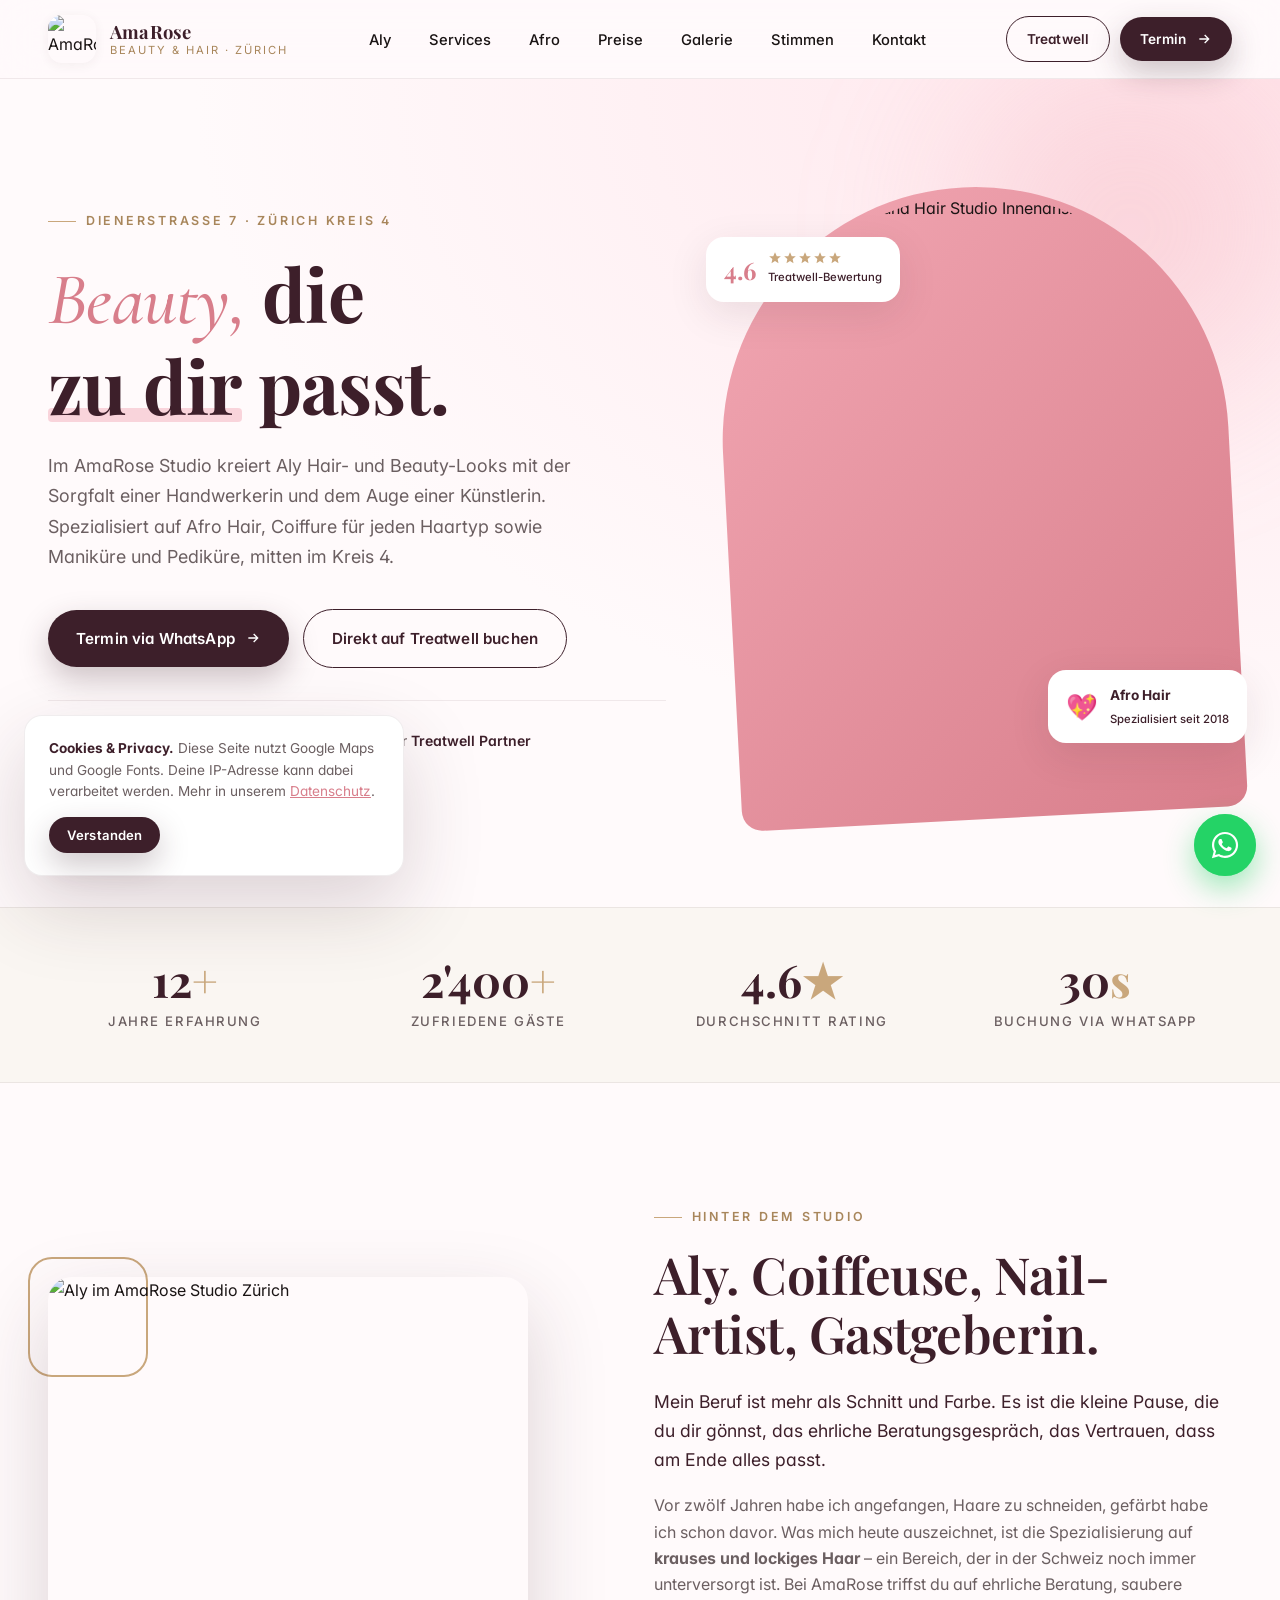
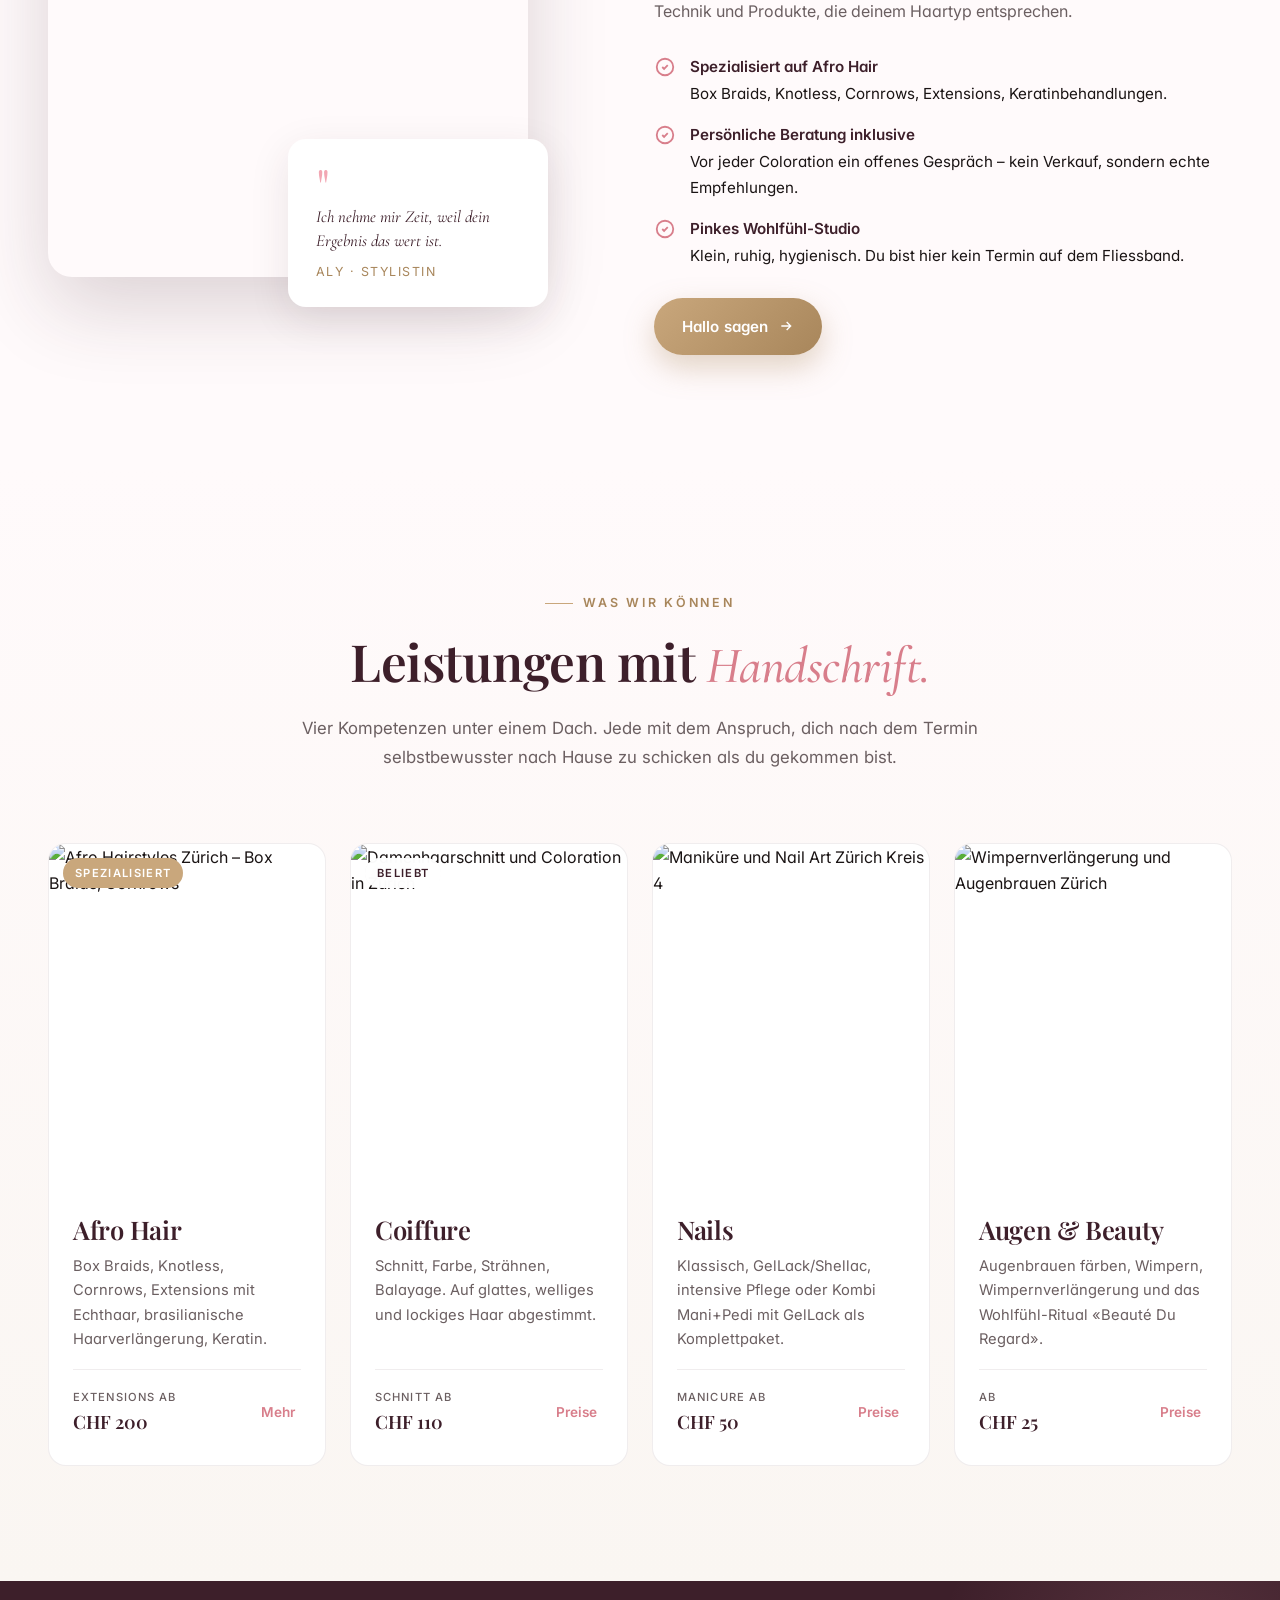
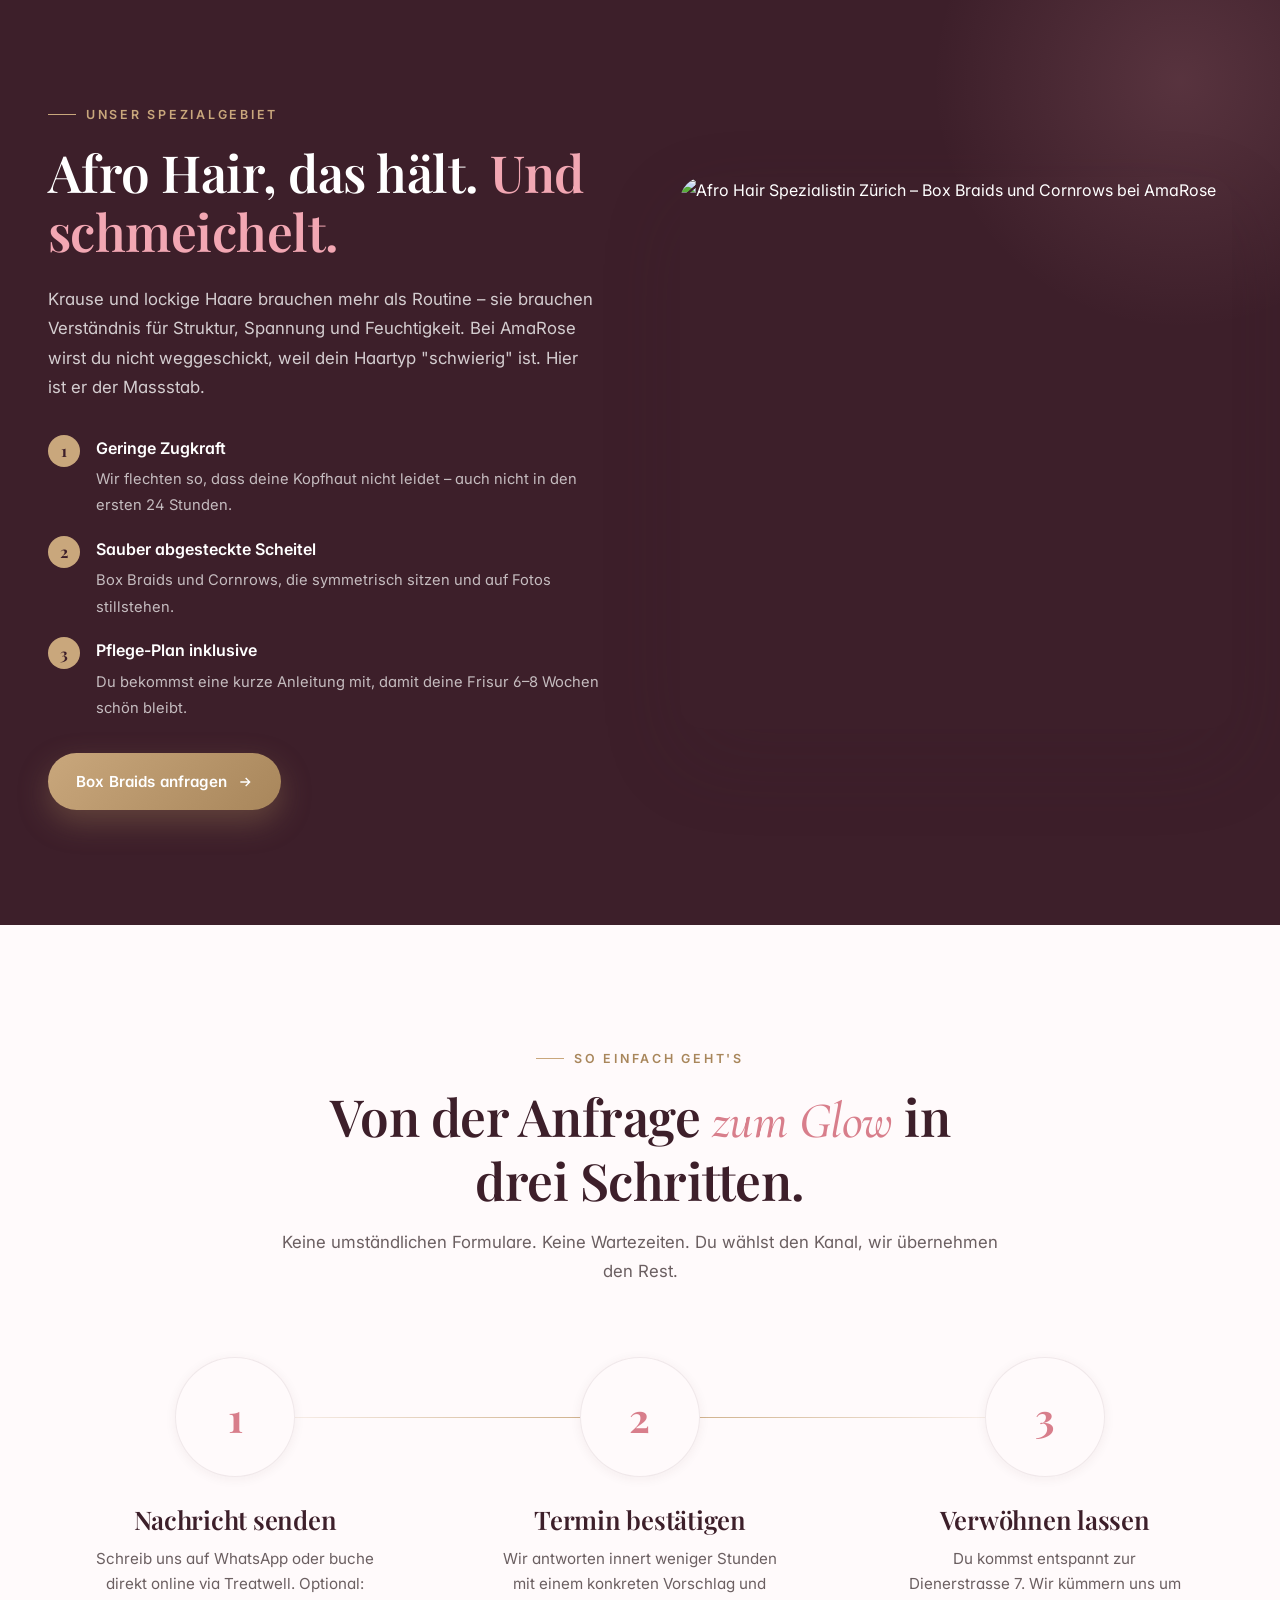
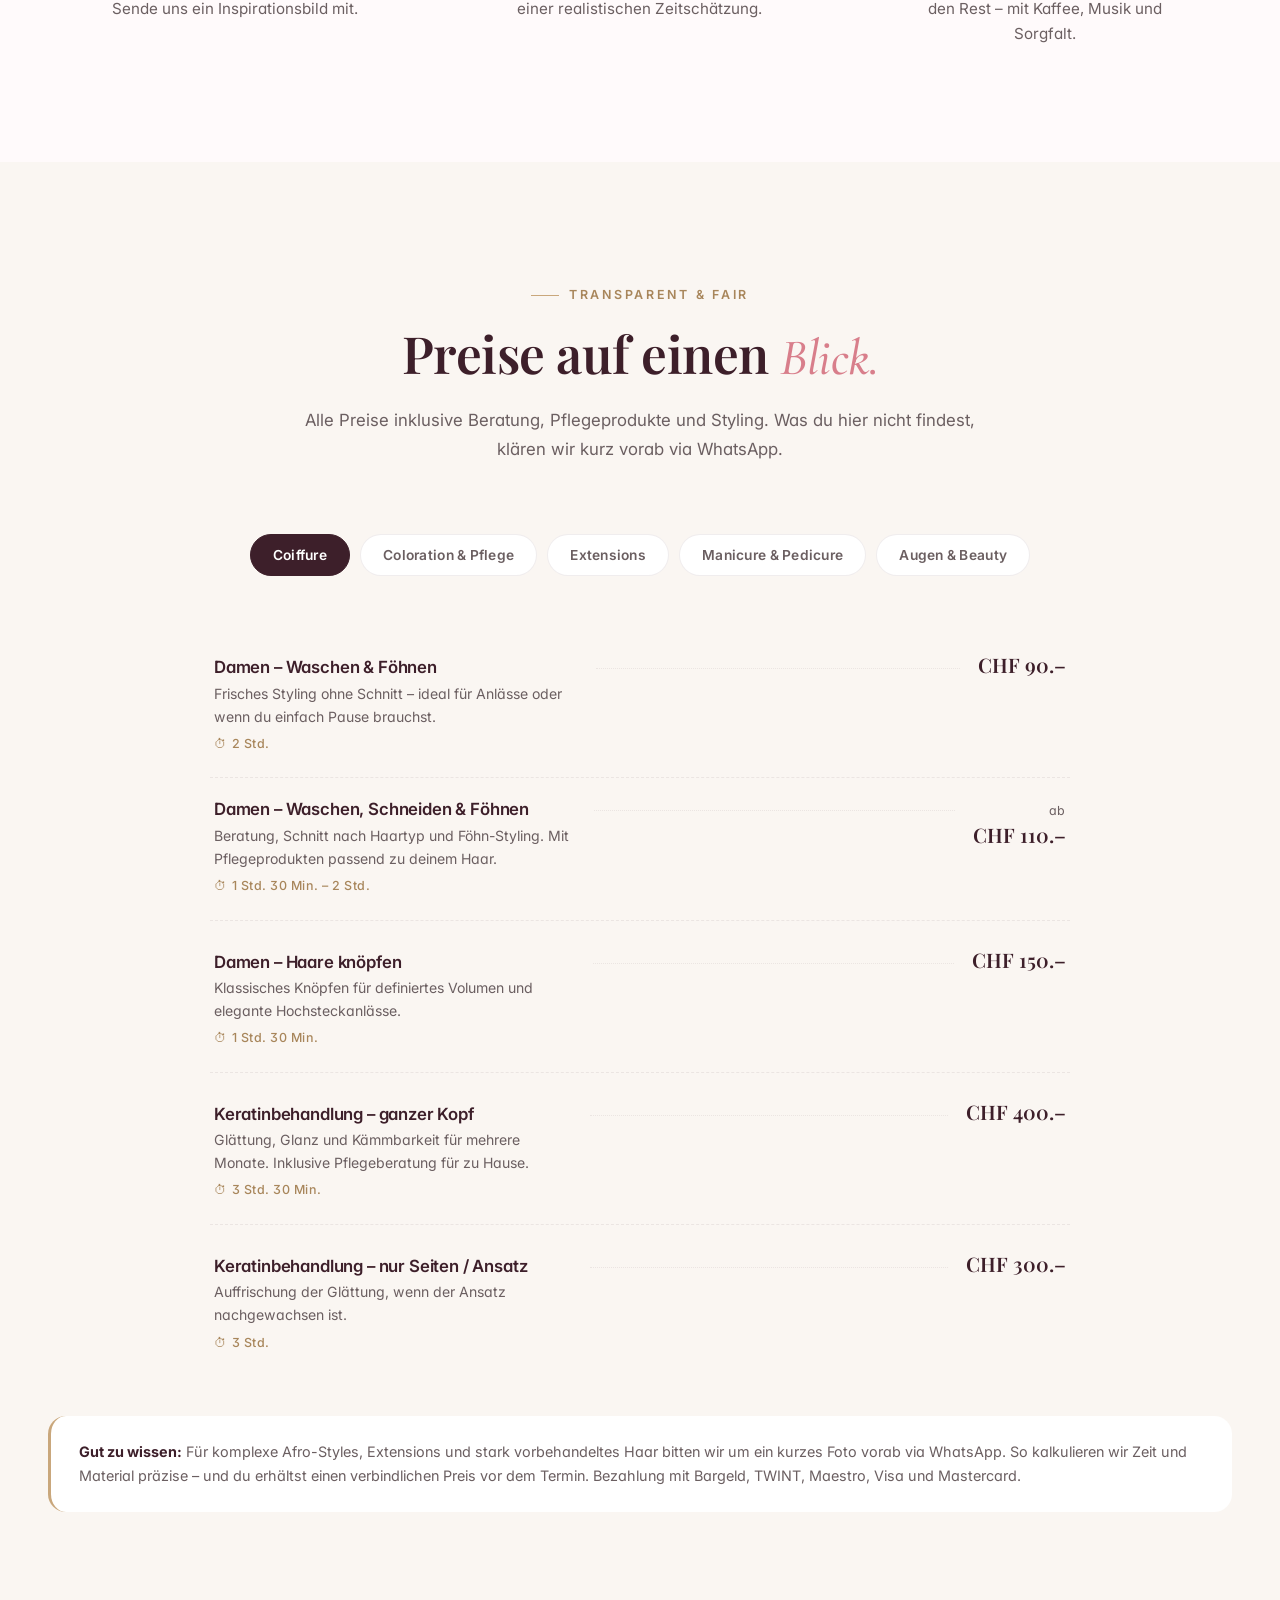
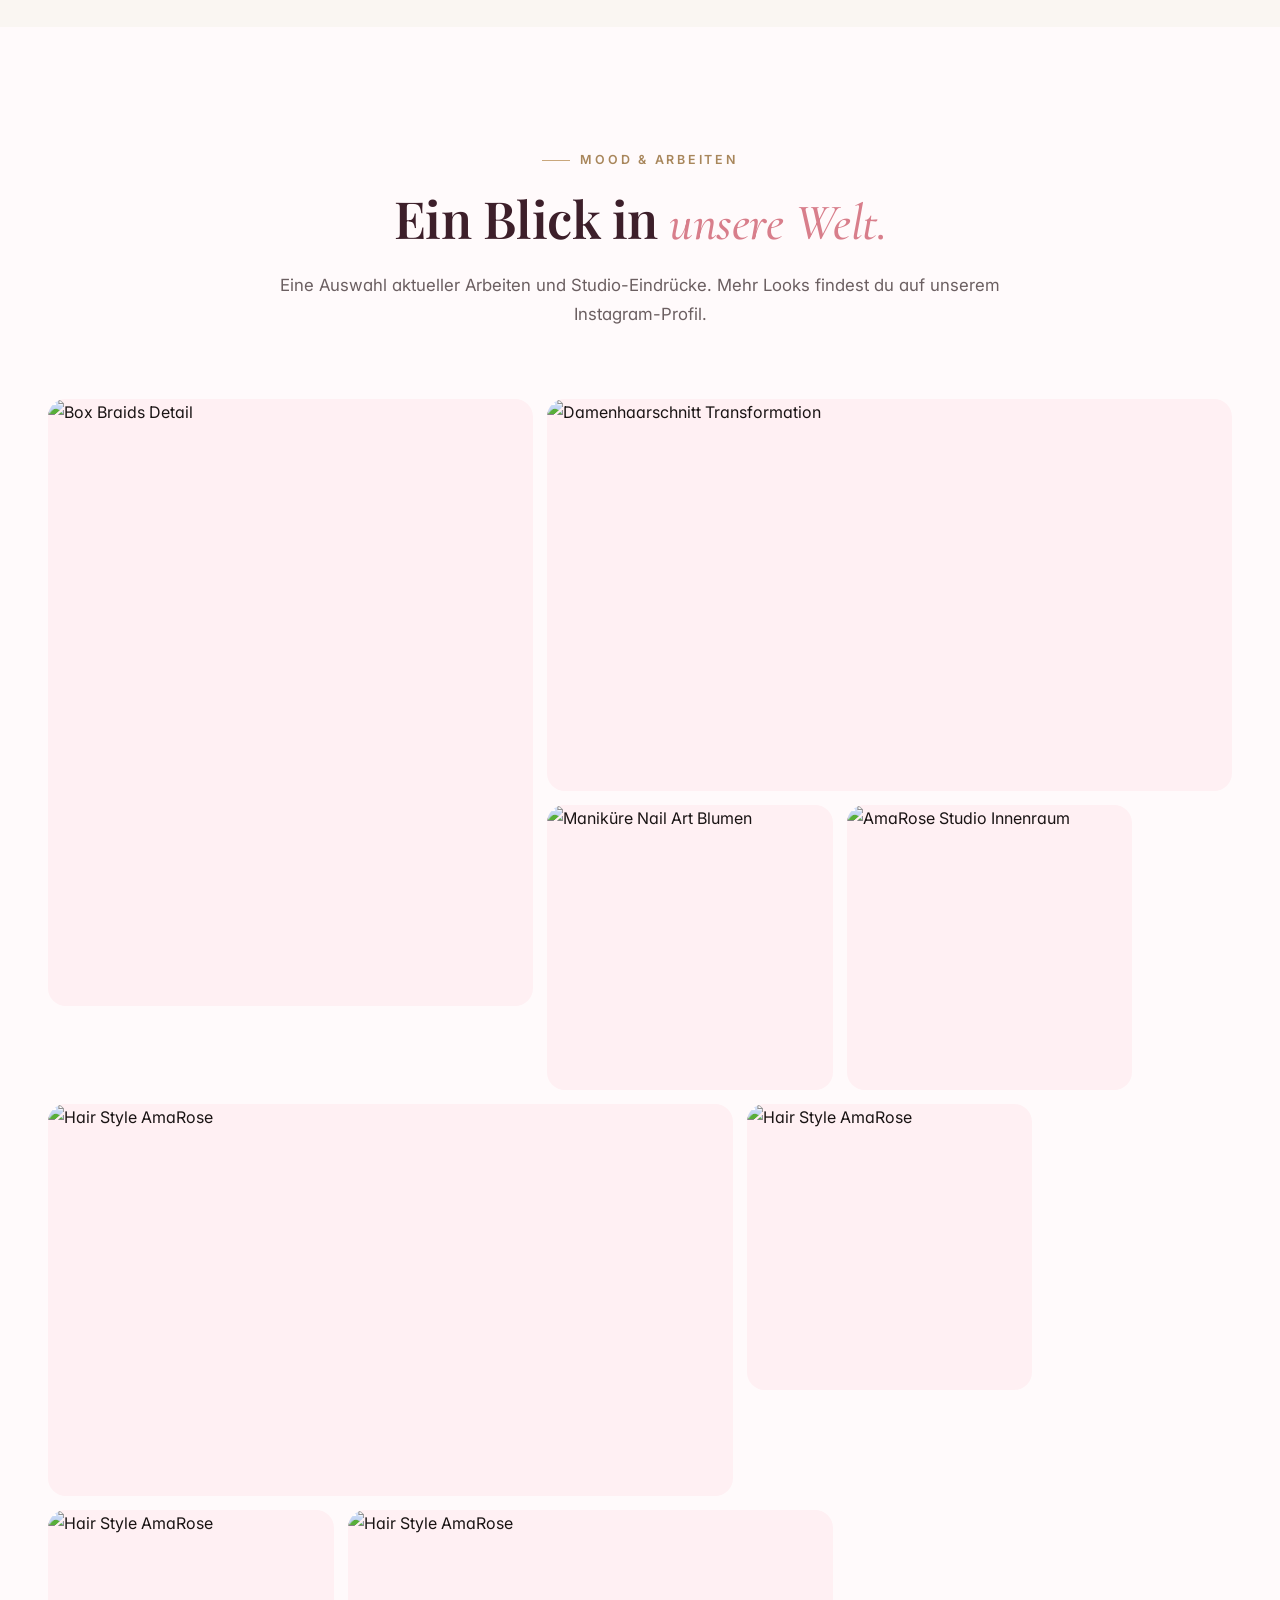
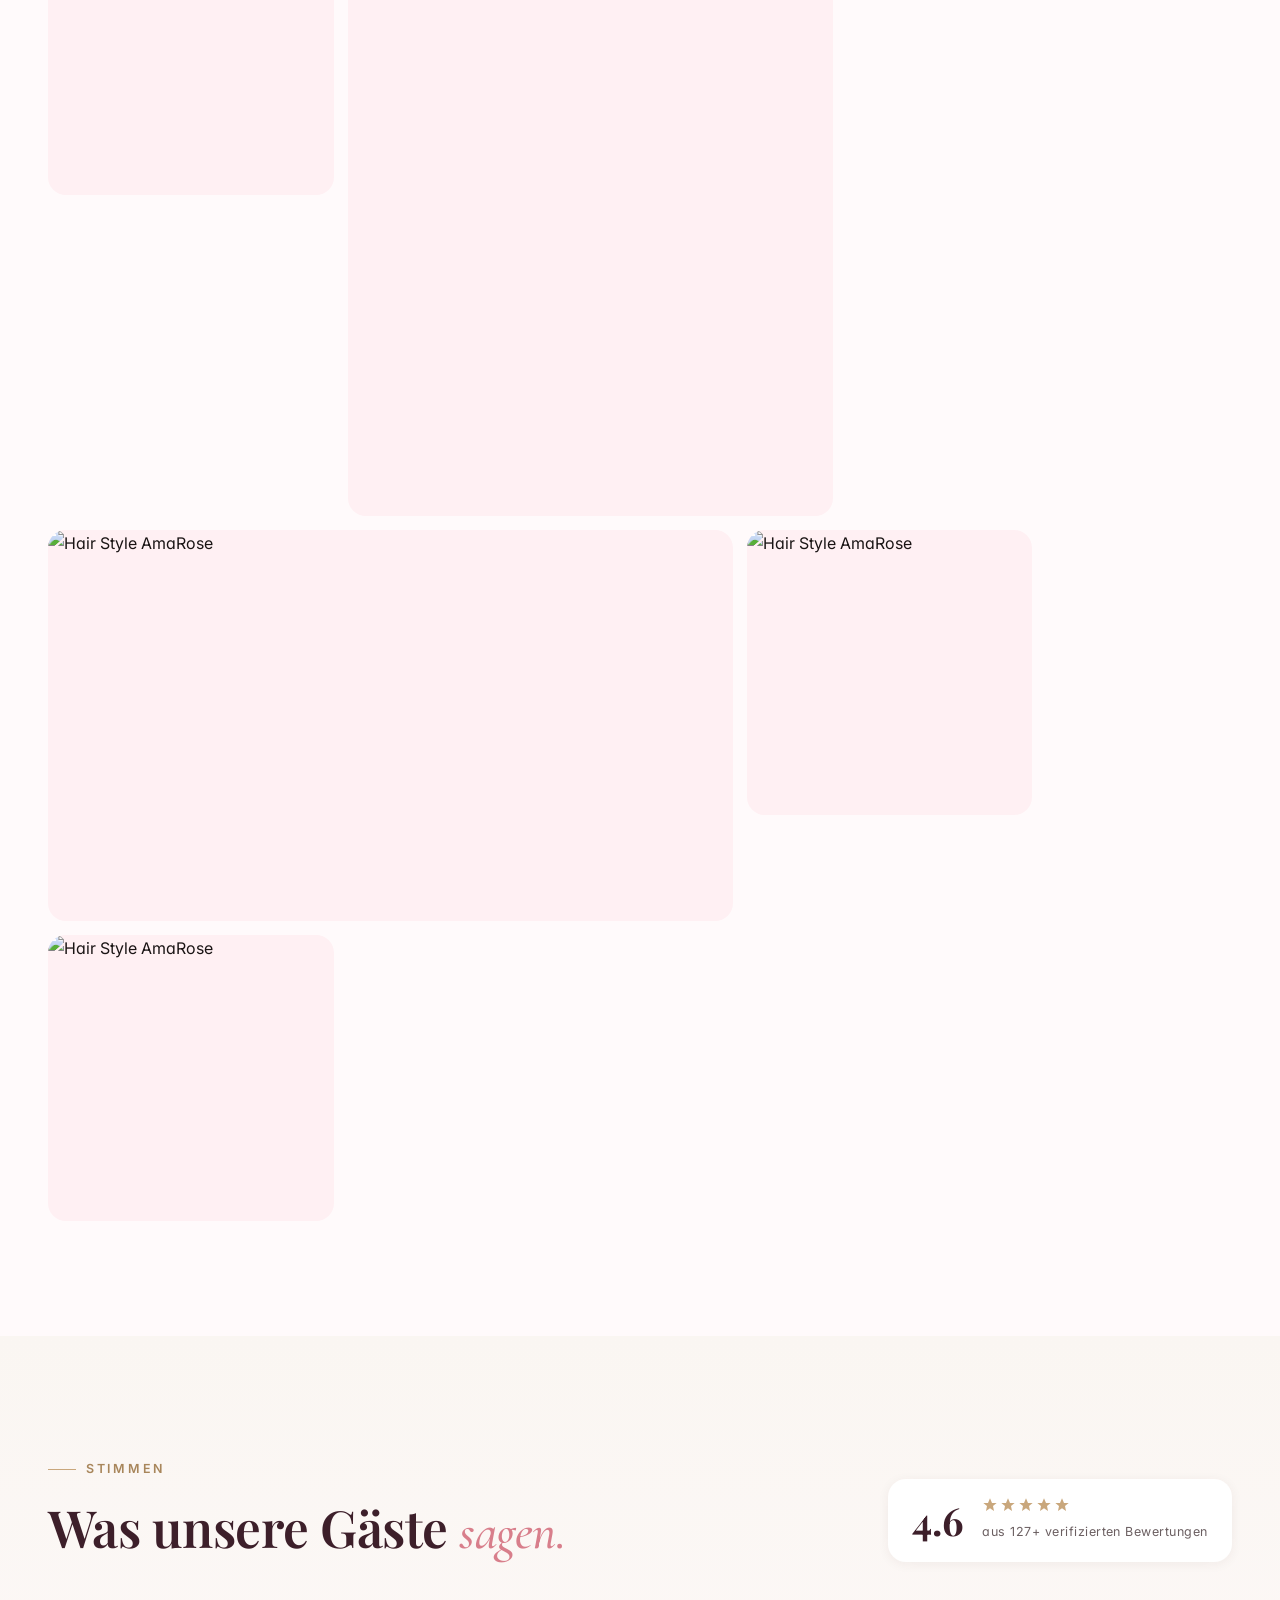
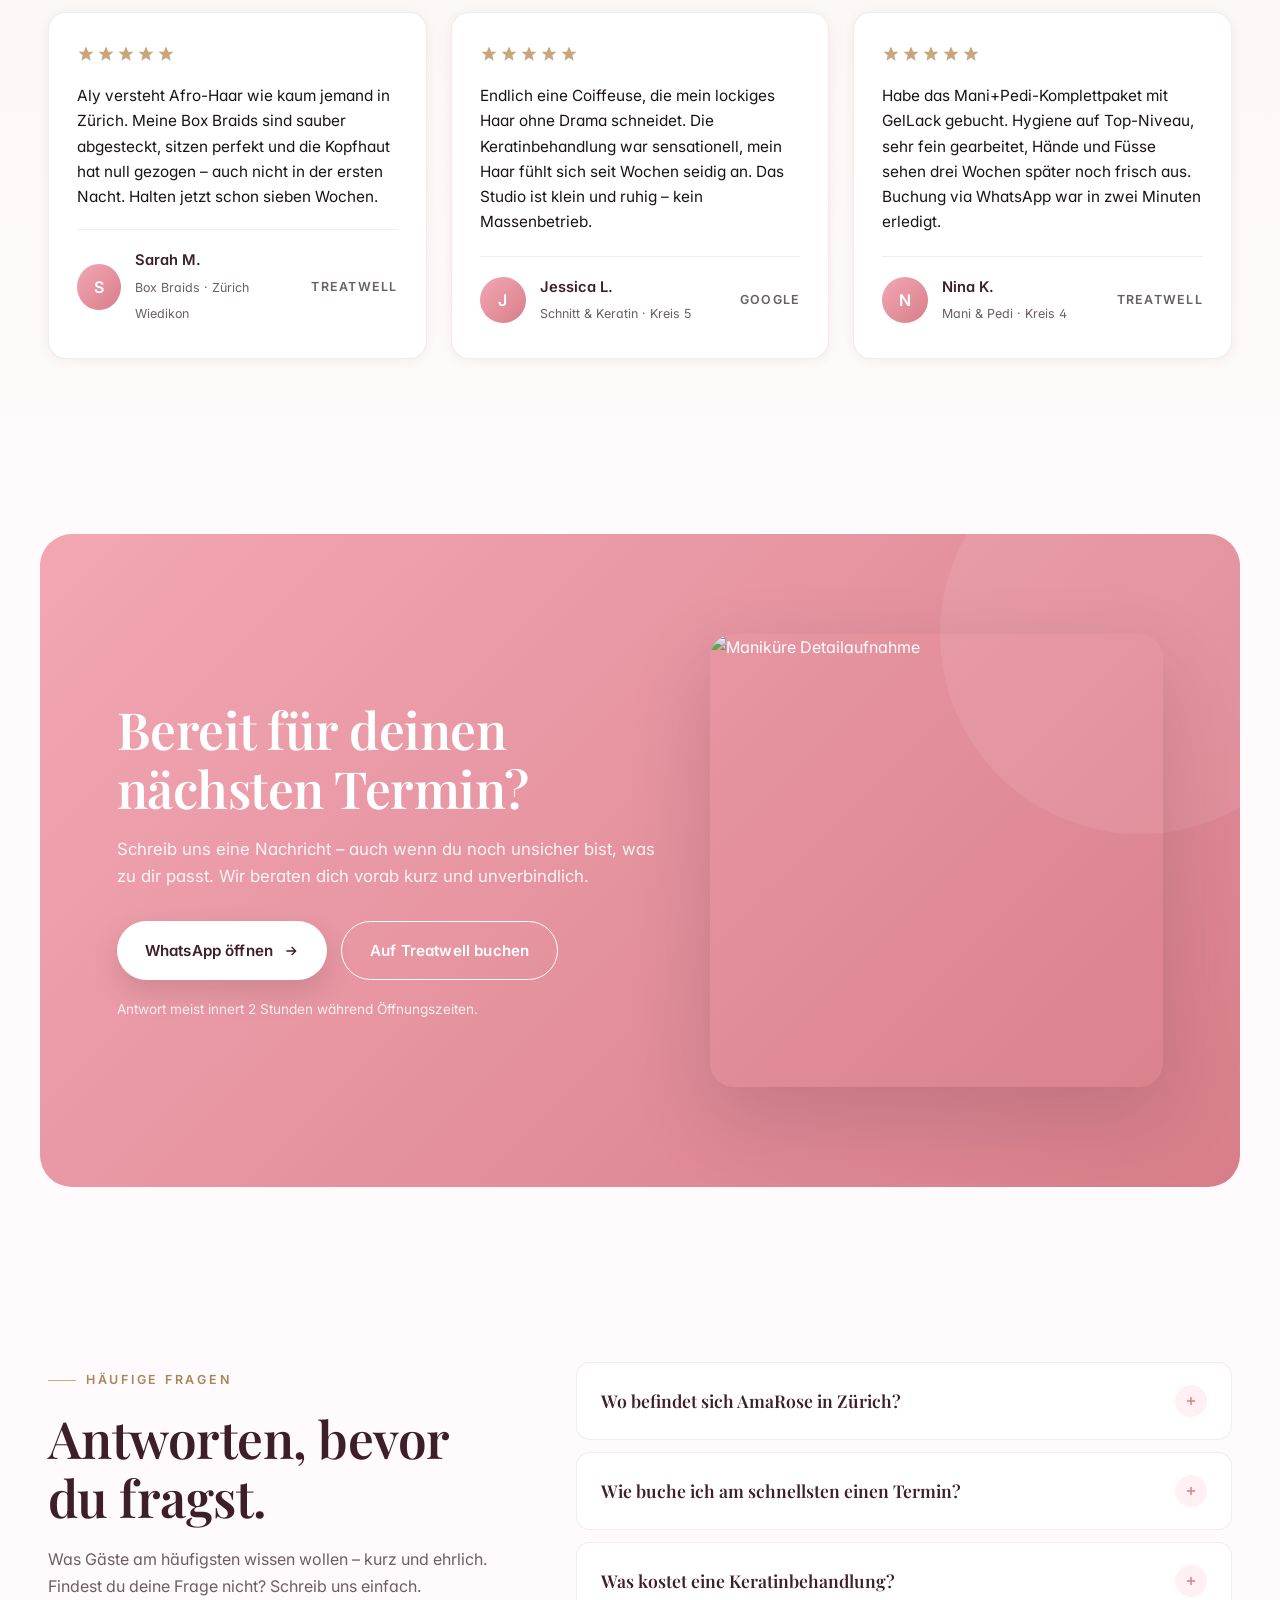
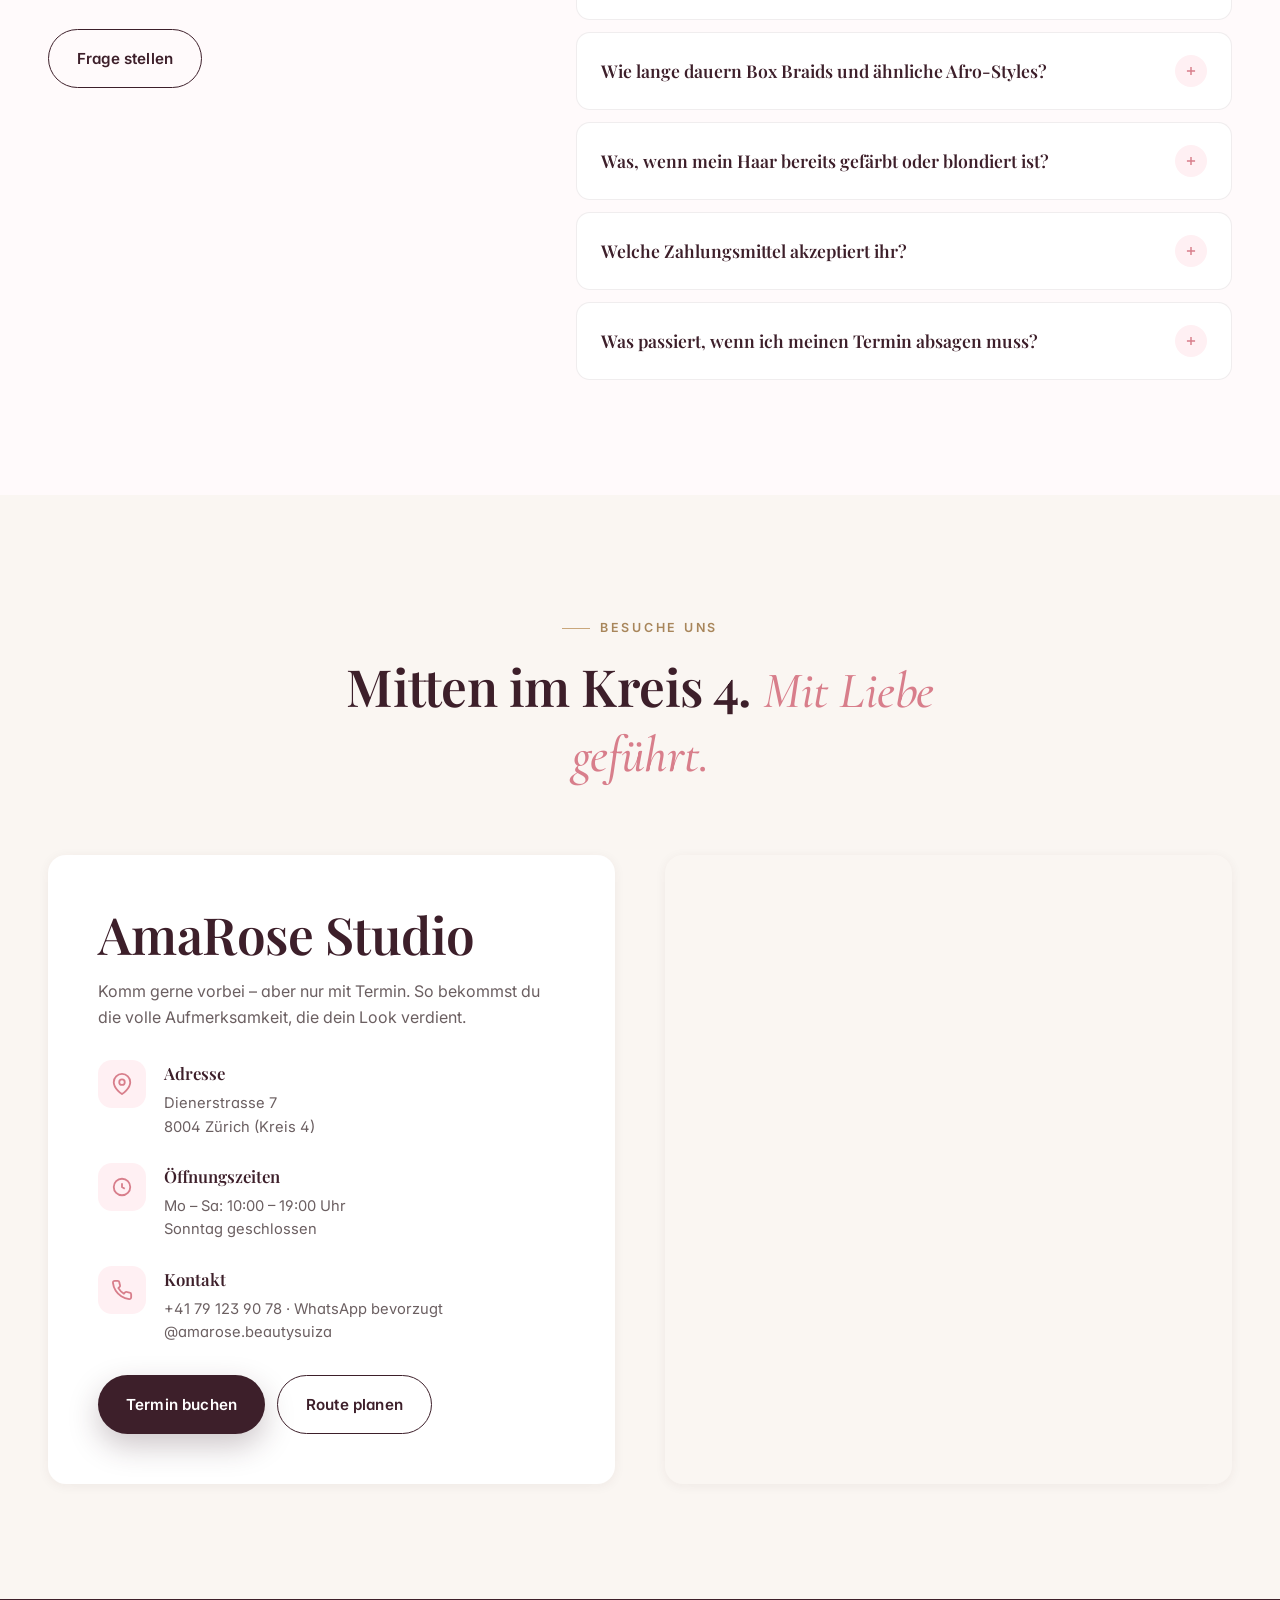
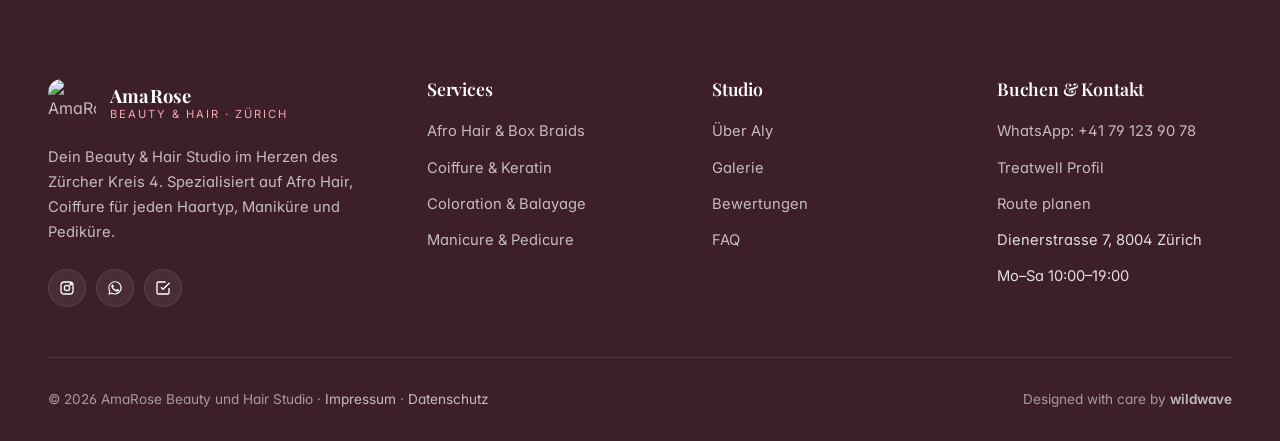
==== index.html @ a49756b8 "SEO: robots.txt, sitemap.xml, llms.txt + head fixes - Add robots.txt with sitemap reference and AI c" ====
<!DOCTYPE html>
<html lang="de-CH">
<head>
<meta charset="UTF-8">
<meta name="viewport" content="width=device-width, initial-scale=1.0, viewport-fit=cover">
<meta http-equiv="X-UA-Compatible" content="IE=edge">

<title>AmaRose Zürich | Afro Hair, Coiffure & Nails – Kreis 4</title>

<!-- SEO BASIS -->
<meta name="description" content="Afro Hair, Box Braids, Coiffure & Nails in Zürich Kreis 4. AmaRose – Dienerstrasse 7. Termin via WhatsApp oder Treatwell, Mo–Sa 10–19 Uhr.">
<meta name="keywords" content="Afro Friseur Zürich, Box Braids Zürich, Cornrows Zürich, Coiffure Kreis 4, Coiffeur Langstrasse, Maniküre Zürich, Pediküre Zürich, Keratinbehandlung Zürich, Haarverlängerung Zürich, AmaRose">
<meta name="author" content="AmaRose Beauty und Hair Studio">
<meta name="robots" content="index, follow, max-image-preview:large, max-snippet:-1">
<meta name="theme-color" content="#F2A7B3">
<link rel="canonical" href="https://www.amarose.beauty/">

<!-- GEO META (Local SEO) -->
<meta name="geo.region" content="CH-ZH">
<meta name="geo.placename" content="Zürich, Kreis 4 Aussersihl">
<meta name="geo.position" content="47.374026;8.534923">
<meta name="ICBM" content="47.374026, 8.534923">

<!-- OPEN GRAPH -->
<meta property="og:title" content="AmaRose Zürich | Afro Hair, Coiffure & Nails – Kreis 4">
<meta property="og:description" content="Afro Hair, Coiffure & Nails an der Dienerstrasse 7. Persönliche Beratung, faire Preise, Termin in 30 Sekunden.">
<meta property="og:image" content="https://res.cloudinary.com/dtzpydtdg/image/upload/v1779283601/file_00000000214871f592cae184bbd5cabc_sqadca.png">
<meta property="og:image:width" content="1200">
<meta property="og:image:height" content="630">
<meta property="og:url" content="https://www.amarose.beauty/">
<meta property="og:type" content="website">
<meta property="og:locale" content="de_CH">
<meta property="og:site_name" content="AmaRose Beauty & Hair Studio">

<!-- TWITTER -->
<meta name="twitter:card" content="summary_large_image">
<meta name="twitter:title" content="AmaRose Zürich | Afro Hair, Coiffure & Nails – Kreis 4">
<meta name="twitter:description" content="Afro Hair, Coiffure & Nails an der Dienerstrasse 7. Termin via WhatsApp oder Treatwell.">
<meta name="twitter:image" content="https://res.cloudinary.com/dtzpydtdg/image/upload/v1779283601/file_00000000214871f592cae184bbd5cabc_sqadca.png">

<!-- FAVICON -->
<link rel="icon" type="image/png" href="https://z-cdn-media.chatglm.cn/files/dd772e63-62e2-4fd0-8db1-82a15c72c5b5.png?auth_key=1878704974-677ccecb1743421eb7b2e1cbda525c62-0-dedcadbb4d87b3ebf1c2b55a3d0e9e22">
<link rel="apple-touch-icon" href="https://z-cdn-media.chatglm.cn/files/dd772e63-62e2-4fd0-8db1-82a15c72c5b5.png?auth_key=1878704974-677ccecb1743421eb7b2e1cbda525c62-0-dedcadbb4d87b3ebf1c2b55a3d0e9e22">

<!-- FONTS -->
<link rel="preconnect" href="https://fonts.googleapis.com">
<link rel="preconnect" href="https://fonts.gstatic.com" crossorigin>
<link rel="preconnect" href="https://z-cdn-media.chatglm.cn" crossorigin>
<link rel="preload" as="style" href="https://fonts.googleapis.com/css2?family=Playfair+Display:ital,wght@0,400;0,600;0,700;0,800;1,400&family=Inter:wght@300;400;500;600;700&family=Cormorant+Garamond:ital,wght@1,400;1,500&display=swap">
<link href="https://fonts.googleapis.com/css2?family=Playfair+Display:ital,wght@0,400;0,600;0,700;0,800;1,400&family=Inter:wght@300;400;500;600;700&family=Cormorant+Garamond:ital,wght@1,400;1,500&display=swap" rel="stylesheet">

<!-- ============================== -->
<!--   SCHEMA.ORG (SEO + AEO + GEO)  -->
<!-- ============================== -->
<script type="application/ld+json">
{
  "@context": "https://schema.org",
  "@graph": [
    {
      "@type": ["LocalBusiness","BeautySalon","HairSalon"],
      "@id": "https://www.amarose.beauty/#business",
      "name": "AmaRose Beauty und Hair Studio",
      "alternateName": "AmaRose Zürich",
      "image": "https://res.cloudinary.com/dtzpydtdg/image/upload/v1779283601/file_00000000214871f592cae184bbd5cabc_sqadca.png",
      "logo": "https://z-cdn-media.chatglm.cn/files/dd772e63-62e2-4fd0-8db1-82a15c72c5b5.png",
      "url": "https://www.amarose.beauty/",
      "telephone": "+41791239078",
      "priceRange": "CHF 25 – CHF 450",
      "currenciesAccepted": "CHF",
      "paymentAccepted": "Cash, TWINT, Maestro, Visa, Mastercard",
      "address": {
        "@type": "PostalAddress",
        "streetAddress": "Dienerstrasse 7",
        "addressLocality": "Zürich",
        "addressRegion": "ZH",
        "postalCode": "8004",
        "addressCountry": "CH"
      },
      "geo": {
        "@type": "GeoCoordinates",
        "latitude": 47.374026,
        "longitude": 8.534923
      },
      "areaServed": [
        {"@type":"City","name":"Zürich"},
        {"@type":"Place","name":"Kreis 4 Aussersihl"},
        {"@type":"Place","name":"Langstrasse"},
        {"@type":"Place","name":"Kreis 5"},
        {"@type":"Place","name":"Wiedikon"}
      ],
      "openingHoursSpecification": [
        {"@type":"OpeningHoursSpecification","dayOfWeek":["Monday","Tuesday","Wednesday","Thursday","Friday","Saturday"],"opens":"10:00","closes":"19:00"}
      ],
      "sameAs": [
        "https://www.instagram.com/amarose.beautysuiza/",
        "https://www.treatwell.ch/ort/amarose-beauty-suiza/"
      ],
      "founder": {"@type":"Person","name":"Lorenzo Márquez"},
      "employee": {"@type":"Person","name":"Aly","jobTitle":"Senior Hair- & Beauty Stylistin"},
      "aggregateRating": {
        "@type": "AggregateRating",
        "ratingValue": "4.6",
        "bestRating": "5",
        "ratingCount": "10"
      },
      "hasOfferCatalog": {
        "@type": "OfferCatalog",
        "name": "Beauty & Hair Services",
        "itemListElement": [
          {"@type":"Offer","itemOffered":{"@type":"Service","name":"Damen Waschen, Schneiden & Föhnen"},"price":"110","priceCurrency":"CHF"},
          {"@type":"Offer","itemOffered":{"@type":"Service","name":"Keratinbehandlung ganzer Kopf"},"price":"400","priceCurrency":"CHF"},
          {"@type":"Offer","itemOffered":{"@type":"Service","name":"Brasilianische Haarverlängerung"},"price":"450","priceCurrency":"CHF"},
          {"@type":"Offer","itemOffered":{"@type":"Service","name":"Manicure & Pedicure mit GelLack"},"price":"140","priceCurrency":"CHF"},
          {"@type":"Offer","itemOffered":{"@type":"Service","name":"Wimpernverlängerung"},"price":"35","priceCurrency":"CHF"}
        ]
      }
    },
    {
      "@type": "WebSite",
      "@id": "https://www.amarose.beauty/#website",
      "url": "https://www.amarose.beauty/",
      "name": "AmaRose Beauty & Hair Studio",
      "inLanguage": "de-CH",
      "publisher": {"@id":"https://www.amarose.beauty/#business"}
    },
    {
      "@type": "BreadcrumbList",
      "itemListElement": [
        {"@type":"ListItem","position":1,"name":"Startseite","item":"https://www.amarose.beauty/"},
        {"@type":"ListItem","position":2,"name":"Beauty Studio Zürich Kreis 4"}
      ]
    },
    {
      "@type": "FAQPage",
      "mainEntity": [
        {
          "@type": "Question",
          "name": "Wo befindet sich AmaRose Beauty & Hair Studio in Zürich?",
          "acceptedAnswer": {"@type":"Answer","text":"Wir sind an der Dienerstrasse 7, 8004 Zürich, im Kreis 4 (Aussersihl). Tram 2 oder 3 bis Bezirksgebäude oder zwei Minuten zu Fuss von der Langstrasse."}
        },
        {
          "@type": "Question",
          "name": "Wie buche ich einen Termin bei AmaRose?",
          "acceptedAnswer": {"@type":"Answer","text":"Am schnellsten via WhatsApp unter +41 79 123 90 78 oder direkt online über Treatwell. Bestätigung erhältst du innert weniger Stunden."}
        },
        {
          "@type": "Question",
          "name": "Was kostet eine Keratinbehandlung in Zürich?",
          "acceptedAnswer": {"@type":"Answer","text":"Bei AmaRose kostet eine Keratinbehandlung am ganzen Kopf CHF 400 und dauert rund 3.5 Stunden. Nur Seiten / Ansatz CHF 300 bei rund 3 Stunden."}
        },
        {
          "@type": "Question",
          "name": "Was kostet ein Damenhaarschnitt in Zürich Kreis 4?",
          "acceptedAnswer": {"@type":"Answer","text":"Bei AmaRose startet Damen Waschen, Schneiden und Föhnen ab CHF 110 (1.5 bis 2 Stunden). Reines Waschen und Föhnen kostet CHF 90."}
        },
        {
          "@type": "Question",
          "name": "Welche Zahlungsmittel akzeptiert ihr?",
          "acceptedAnswer": {"@type":"Answer","text":"Bargeld, TWINT, Maestro, Visa und Mastercard. Trinkgeld kann ebenfalls via TWINT überwiesen werden."}
        },
        {
          "@type": "Question",
          "name": "Wie lange dauern Box Braids?",
          "acceptedAnswer": {"@type":"Answer","text":"Je nach Länge und Dicke 4 bis 8 Stunden. Wir blocken die Zeit exklusiv für dich. Mit Pflege halten Box Braids 6 bis 8 Wochen."}
        },
        {
          "@type": "Question",
          "name": "Bietet AmaRose Beratungstermine an?",
          "acceptedAnswer": {"@type":"Answer","text":"Ja, vor jeder Coloration oder grösseren Veränderung gibt es eine kurze, kostenlose Beratung. Schick uns am besten vorab Inspirationsbilder via WhatsApp."}
        }
      ]
    },
    {
      "@type": "SpeakableSpecification",
      "cssSelector": [".speakable-summary",".faq-answer p"]
    }
  ]
}
</script>

<style>
/* ====================================
   DESIGN TOKENS
==================================== */
:root{
  --rose:#F2A7B3;
  --rose-deep:#D87E8B;
  --rose-soft:#FFF0F3;
  --cream:#FAF6F2;
  --ivory:#FFFAFB;
  --gold:#C9A77C;
  --gold-deep:#A8865B;
  --plum:#3D1F2A;
  --ink:#1A1414;
  --grey:#6B5F61;
  --line:rgba(61,31,42,.08);
  --shadow-sm:0 2px 12px rgba(61,31,42,.06);
  --shadow-md:0 12px 40px rgba(61,31,42,.10);
  --shadow-lg:0 30px 80px rgba(61,31,42,.18);
  --radius:18px;
  --ease:cubic-bezier(.22,1,.36,1);
  --container:1240px;
  --header-h:78px;
}

*,*::before,*::after{margin:0;padding:0;box-sizing:border-box}
html{scroll-behavior:smooth;-webkit-text-size-adjust:100%;scroll-padding-top:90px}
body{
  font-family:'Inter',system-ui,-apple-system,sans-serif;
  font-size:16px;line-height:1.65;
  color:var(--ink);background:var(--ivory);
  overflow-x:hidden;-webkit-font-smoothing:antialiased;
  font-feature-settings:"ss01","cv11";
}
body.no-scroll{overflow:hidden}
img,svg{max-width:100%;height:auto;display:block}
a{color:inherit;text-decoration:none}
button{font-family:inherit;border:none;background:none;cursor:pointer;color:inherit}
::selection{background:var(--rose);color:var(--plum)}

/* Typography */
h1,h2,h3,h4{font-family:'Playfair Display',Georgia,serif;font-weight:600;line-height:1.15;letter-spacing:-.01em;color:var(--plum)}
h1{font-size:clamp(2.4rem,6vw,4.6rem);font-weight:700}
h2{font-size:clamp(2rem,4.2vw,3.2rem)}
h3{font-size:clamp(1.3rem,2vw,1.6rem)}
.eyebrow{
  font-family:'Inter',sans-serif;text-transform:uppercase;letter-spacing:.22em;
  font-size:.78rem;font-weight:600;color:var(--gold-deep);
  display:inline-flex;align-items:center;gap:10px;margin-bottom:18px;
}
.eyebrow::before{content:"";width:28px;height:1px;background:var(--gold)}
.script{font-family:'Cormorant Garamond',serif;font-style:italic;font-weight:400;color:var(--rose-deep)}

.container{max-width:var(--container);margin:0 auto;padding:0 28px;width:100%}
section{padding:clamp(70px,9vw,130px) 0;position:relative}

/* Skip Link */
.skip{position:absolute;top:-100px;left:0;background:var(--plum);color:#fff;padding:10px 18px;z-index:9999}
.skip:focus{top:0}

/* Buttons */
.btn{
  display:inline-flex;align-items:center;gap:10px;
  padding:16px 28px;border-radius:100px;
  font-weight:600;font-size:.95rem;letter-spacing:.01em;
  transition:all .35s var(--ease);
  position:relative;overflow:hidden;cursor:pointer;
  white-space:nowrap;
}
.btn--primary{background:var(--plum);color:#fff;box-shadow:0 12px 30px rgba(61,31,42,.25)}
.btn--primary:hover{background:var(--ink);transform:translateY(-2px);box-shadow:0 18px 40px rgba(61,31,42,.35)}
.btn--gold{background:linear-gradient(135deg,var(--gold) 0%,var(--gold-deep) 100%);color:#fff;box-shadow:0 12px 30px rgba(168,134,91,.35)}
.btn--gold:hover{transform:translateY(-2px);box-shadow:0 18px 40px rgba(168,134,91,.45)}
.btn--ghost{background:transparent;color:var(--plum);border:1.5px solid var(--plum)}
.btn--ghost:hover{background:var(--plum);color:#fff}
.btn--white{background:#fff;color:var(--plum);box-shadow:0 12px 30px rgba(0,0,0,.12)}
.btn--white:hover{transform:translateY(-2px);background:var(--cream)}
.btn svg{width:16px;height:16px;transition:transform .3s var(--ease)}
.btn:hover svg{transform:translateX(3px)}

/* ====================================
   HEADER / NAV
==================================== */
.header{
  position:sticky;top:0;z-index:100;
  background:rgba(255,250,251,.85);
  backdrop-filter:saturate(180%) blur(20px);
  -webkit-backdrop-filter:saturate(180%) blur(20px);
  border-bottom:1px solid var(--line);
  transition:all .3s var(--ease);
}
.nav{
  max-width:var(--container);margin:0 auto;padding:14px 28px;
  display:flex;align-items:center;justify-content:space-between;gap:20px;
  min-height:var(--header-h);
}
.brand{display:flex;align-items:center;gap:14px;text-decoration:none}
.brand img{width:48px;height:48px;border-radius:14px;object-fit:cover;box-shadow:var(--shadow-sm)}
.brand-text{display:flex;flex-direction:column;line-height:1.1}
.brand-text strong{font-family:'Playfair Display',serif;font-size:1.15rem;color:var(--plum);font-weight:700;letter-spacing:.01em}
.brand-text small{font-size:.7rem;letter-spacing:.18em;text-transform:uppercase;color:var(--gold-deep);margin-top:2px}

.nav-links{display:flex;align-items:center;gap:6px;list-style:none}
.nav-links a{
  padding:10px 16px;font-size:.92rem;font-weight:500;color:var(--ink);
  border-radius:100px;transition:all .25s var(--ease);position:relative;
}
.nav-links a:not(.btn):hover{background:var(--rose-soft);color:var(--plum)}

.nav-cta{display:flex;gap:10px;align-items:center}
.nav-cta .btn{padding:11px 20px;font-size:.85rem}

.menu-btn{display:none;width:44px;height:44px;align-items:center;justify-content:center;border-radius:12px;background:var(--cream)}
.menu-btn span{display:block;width:22px;height:2px;background:var(--plum);position:relative;transition:.3s var(--ease)}
.menu-btn span::before,.menu-btn span::after{content:"";position:absolute;left:0;width:22px;height:2px;background:var(--plum);transition:.3s var(--ease)}
.menu-btn span::before{top:-7px}
.menu-btn span::after{top:7px}
.menu-btn.open span{background:transparent}
.menu-btn.open span::before{top:0;transform:rotate(45deg)}
.menu-btn.open span::after{top:0;transform:rotate(-45deg)}

/* Mobile Menu Backdrop */
.menu-backdrop{
  position:fixed;inset:var(--header-h) 0 0 0;background:rgba(26,20,20,.4);
  backdrop-filter:blur(4px);opacity:0;pointer-events:none;
  transition:opacity .3s var(--ease);z-index:98;
}
.menu-backdrop.show{opacity:1;pointer-events:auto}

/* ====================================
   HERO
==================================== */
.hero{
  position:relative;min-height:92vh;
  background:radial-gradient(ellipse at top right,#FFE4EA 0%,var(--ivory) 60%);
  display:flex;align-items:center;overflow:hidden;
  padding:80px 0 60px;
}
.hero::before{
  content:"";position:absolute;top:-100px;right:-100px;
  width:500px;height:500px;border-radius:50%;
  background:radial-gradient(circle,rgba(242,167,179,.4) 0%,transparent 70%);
  filter:blur(60px);z-index:0;
}
.hero-grid{
  display:grid;grid-template-columns:1.1fr .9fr;gap:60px;align-items:center;
  position:relative;z-index:2;
}
.hero-text h1 span.italic{font-family:'Cormorant Garamond',serif;font-style:italic;color:var(--rose-deep);font-weight:500}
.hero-text h1 .underline{position:relative;display:inline-block}
.hero-text h1 .underline::after{
  content:"";position:absolute;left:0;right:0;bottom:5px;height:14px;
  background:var(--rose);opacity:.45;z-index:-1;border-radius:4px;
}
.hero-lead{
  font-size:clamp(1.05rem,1.4vw,1.2rem);color:var(--grey);
  max-width:540px;margin:24px 0 36px;line-height:1.7;
}
.hero-actions{display:flex;flex-wrap:wrap;gap:14px;align-items:center;margin-bottom:32px}
.hero-meta{display:flex;flex-wrap:wrap;gap:28px;align-items:center;padding-top:28px;border-top:1px solid var(--line)}
.hero-meta-item{display:flex;align-items:center;gap:10px;font-size:.88rem;color:var(--grey)}
.hero-meta-item svg{width:18px;height:18px;color:var(--gold-deep);flex-shrink:0}
.hero-meta-item strong{color:var(--plum);font-weight:600}

.hero-visual{position:relative;aspect-ratio:4/5;max-width:560px;justify-self:end;width:100%}
.hero-visual .bg-shape{
  position:absolute;inset:0;background:linear-gradient(135deg,var(--rose) 0%,var(--rose-deep) 100%);
  border-radius:300px 300px 24px 24px;transform:rotate(-3deg);
}
.hero-visual img{
  position:absolute;inset:8px;width:calc(100% - 16px);height:calc(100% - 16px);
  object-fit:cover;object-position:center top;
  border-radius:300px 300px 24px 24px;transform:rotate(0);
  transition:transform 1s var(--ease);
}
.hero-visual:hover img{transform:scale(1.03)}

.float-card{
  position:absolute;background:#fff;padding:14px 18px;border-radius:18px;
  box-shadow:var(--shadow-md);display:flex;align-items:center;gap:12px;
  font-size:.85rem;font-weight:500;color:var(--plum);
}
.float-card .stars{color:var(--gold);display:flex;gap:1px}
.float-card .stars svg{width:14px;height:14px;fill:currentColor}
.float-card.tl{top:8%;left:-20px;animation:float 6s ease-in-out infinite}
.float-card.br{bottom:12%;right:-15px;animation:float 7s ease-in-out infinite reverse}
.float-card-num{font-family:'Playfair Display',serif;font-size:1.5rem;font-weight:700;color:var(--rose-deep);line-height:1}
@keyframes float{0%,100%{transform:translateY(0)}50%{transform:translateY(-12px)}}

/* ====================================
   TRUST STRIP
==================================== */
.trust{padding:50px 0;background:var(--cream);border-top:1px solid var(--line);border-bottom:1px solid var(--line)}
.trust-grid{display:grid;grid-template-columns:repeat(4,1fr);gap:30px;text-align:center}
.trust-item{padding:0 10px}
.trust-num{font-family:'Playfair Display',serif;font-size:clamp(2rem,3.5vw,2.8rem);font-weight:700;color:var(--plum);line-height:1;margin-bottom:8px}
.trust-num .plus{color:var(--gold)}
.trust-label{font-size:.82rem;letter-spacing:.12em;text-transform:uppercase;color:var(--grey);font-weight:500}

/* ====================================
   SECTION HEAD
==================================== */
.sec-head{text-align:center;max-width:720px;margin:0 auto 70px}
.sec-head.left{text-align:left;margin-left:0}
.sec-head h2 span.italic{font-family:'Cormorant Garamond',serif;font-style:italic;color:var(--rose-deep);font-weight:500}
.sec-head p{font-size:1.05rem;color:var(--grey);margin-top:18px;line-height:1.75}

/* ====================================
   ABOUT
==================================== */
.about-grid{display:grid;grid-template-columns:1fr 1.1fr;gap:80px;align-items:center}
.about-visual{position:relative;aspect-ratio:4/5;max-width:480px}
.about-visual .main-img{width:100%;height:100%;object-fit:cover;border-radius:24px;box-shadow:var(--shadow-lg)}
.about-visual::after{content:"";position:absolute;top:-20px;left:-20px;width:120px;height:120px;border:2px solid var(--gold);border-radius:24px;z-index:-1}
.about-quote{position:absolute;bottom:-30px;right:-20px;background:#fff;padding:24px 28px;border-radius:18px;box-shadow:var(--shadow-md);max-width:260px}
.about-quote .quote-mark{font-family:'Playfair Display',serif;font-size:3rem;color:var(--rose);line-height:.5;display:block;margin-bottom:8px}
.about-quote p{font-family:'Cormorant Garamond',serif;font-style:italic;font-size:1.05rem;color:var(--plum);line-height:1.4}
.about-quote span{display:block;margin-top:10px;font-size:.78rem;letter-spacing:.12em;text-transform:uppercase;color:var(--gold-deep);font-style:normal;font-family:'Inter',sans-serif}

.about-text h2{margin-bottom:24px}
.about-text .lead{font-size:1.1rem;color:var(--plum);margin-bottom:18px;font-weight:400;line-height:1.65}
.about-text p{color:var(--grey);margin-bottom:18px}
.about-points{list-style:none;margin:30px 0;display:grid;gap:16px}
.about-points li{display:flex;gap:14px;align-items:flex-start;font-size:.95rem;color:var(--ink)}
.about-points svg{width:22px;height:22px;color:var(--rose-deep);flex-shrink:0;margin-top:2px}
.about-points strong{display:block;font-weight:600;color:var(--plum);margin-bottom:2px}

/* ====================================
   SERVICES
==================================== */
.services{background:linear-gradient(180deg,var(--ivory) 0%,var(--cream) 100%)}
.services-grid{display:grid;grid-template-columns:repeat(4,1fr);gap:24px}
.service{background:#fff;border-radius:var(--radius);overflow:hidden;border:1px solid var(--line);transition:all .5s var(--ease);display:flex;flex-direction:column;position:relative}
.service:hover{transform:translateY(-8px);box-shadow:var(--shadow-md);border-color:transparent}
.service-img{aspect-ratio:4/5;overflow:hidden;position:relative}
.service-img img{width:100%;height:100%;object-fit:cover;transition:transform .8s var(--ease)}
.service:hover .service-img img{transform:scale(1.06)}
.service-tag{position:absolute;top:14px;left:14px;background:rgba(255,255,255,.95);backdrop-filter:blur(10px);padding:6px 12px;border-radius:100px;font-size:.7rem;letter-spacing:.12em;text-transform:uppercase;font-weight:600;color:var(--plum)}
.service-tag.gold{background:var(--gold);color:#fff}
.service-body{padding:26px 24px 28px;flex:1;display:flex;flex-direction:column}
.service h3{margin-bottom:10px}
.service-body p{font-size:.92rem;color:var(--grey);flex:1;margin-bottom:18px}
.service-meta{display:flex;justify-content:space-between;align-items:center;padding-top:18px;border-top:1px solid var(--line)}
.service-price{font-family:'Playfair Display',serif;font-size:1.15rem;color:var(--plum);font-weight:600}
.service-price small{font-size:.7rem;letter-spacing:.1em;text-transform:uppercase;color:var(--grey);display:block;font-family:'Inter',sans-serif;font-weight:500}
.service-link{font-size:.85rem;font-weight:600;color:var(--rose-deep);display:inline-flex;align-items:center;gap:6px;transition:gap .25s var(--ease)}
.service-link:hover{gap:10px}

/* ====================================
   USP / AFRO HAIR
==================================== */
.usp{background:var(--plum);color:#fff;position:relative;overflow:hidden}
.usp::before{content:"";position:absolute;top:-150px;right:-150px;width:500px;height:500px;border-radius:50%;background:radial-gradient(circle,rgba(242,167,179,.15) 0%,transparent 70%)}
.usp-grid{display:grid;grid-template-columns:1fr 1fr;gap:80px;align-items:center;position:relative;z-index:2}
.usp-text h2{color:#fff;margin-bottom:24px}
.usp-text h2 span.italic{color:var(--rose)}
.usp-text p{color:rgba(255,255,255,.78);font-size:1.05rem;margin-bottom:18px;line-height:1.75}
.usp-list{list-style:none;display:grid;gap:18px;margin:32px 0}
.usp-list li{display:flex;gap:16px;align-items:flex-start;color:rgba(255,255,255,.9)}
.usp-list .num{font-family:'Playfair Display',serif;font-size:1rem;font-weight:700;background:var(--gold);color:var(--plum);width:32px;height:32px;border-radius:50%;display:flex;align-items:center;justify-content:center;flex-shrink:0}
.usp-list strong{display:block;color:#fff;margin-bottom:4px;font-weight:600;font-size:1rem}
.usp-list span{font-size:.92rem;color:rgba(255,255,255,.7);line-height:1.6}
.usp-visual{position:relative;aspect-ratio:1;border-radius:24px;overflow:hidden;box-shadow:var(--shadow-lg)}
.usp-visual img{width:100%;height:100%;object-fit:cover}

/* ====================================
   PROCESS
==================================== */
.process-grid{display:grid;grid-template-columns:repeat(3,1fr);gap:30px;position:relative}
.process-grid::before{content:"";position:absolute;top:60px;left:15%;right:15%;height:1px;background:linear-gradient(90deg,transparent,var(--gold),transparent);z-index:0}
.process-step{text-align:center;position:relative;z-index:1}
.process-step .num{display:flex;align-items:center;justify-content:center;width:120px;height:120px;border-radius:50%;background:var(--ivory);border:1px solid var(--line);font-family:'Playfair Display',serif;font-size:2.5rem;font-weight:700;color:var(--rose-deep);margin:0 auto 28px;box-shadow:var(--shadow-sm);transition:all .5s var(--ease)}
.process-step:hover .num{background:var(--rose);color:#fff;border-color:var(--rose);transform:scale(1.05)}
.process-step h3{margin-bottom:12px}
.process-step p{color:var(--grey);font-size:.95rem;max-width:280px;margin:0 auto}

/* ====================================
   PRICING
==================================== */
.pricing{background:var(--cream)}
.pricing-tabs{display:flex;gap:10px;justify-content:center;margin-bottom:50px;flex-wrap:wrap}
.tab{padding:12px 22px;border-radius:100px;font-size:.86rem;font-weight:600;letter-spacing:.02em;background:#fff;color:var(--grey);border:1px solid var(--line);transition:all .3s var(--ease);cursor:pointer}
.tab.active,.tab:hover{background:var(--plum);color:#fff;border-color:var(--plum)}
.price-list{max-width:860px;margin:0 auto;display:none}
.price-list.active{display:block;animation:fadeIn .5s var(--ease)}
@keyframes fadeIn{from{opacity:0;transform:translateY(10px)}to{opacity:1;transform:none}}
.price-row{display:flex;align-items:baseline;gap:18px;padding:22px 4px;border-bottom:1px dashed var(--line)}
.price-row:last-child{border-bottom:none}
.price-info{flex:1;min-width:0}
.price-info h4{font-family:'Inter',sans-serif;font-size:1.05rem;font-weight:600;color:var(--plum);margin-bottom:4px}
.price-info p{font-size:.88rem;color:var(--grey)}
.price-info .duration{display:inline-block;margin-top:6px;font-size:.78rem;color:var(--gold-deep);letter-spacing:.04em;font-weight:500}
.price-info .duration::before{content:"⏱ ";margin-right:2px}
.price-dots{flex:1;border-bottom:1px dotted var(--line);transform:translateY(-4px);min-width:40px}
.price-amount{font-family:'Playfair Display',serif;font-size:1.25rem;font-weight:600;color:var(--plum);white-space:nowrap;text-align:right}
.price-amount small{font-family:'Inter',sans-serif;font-size:.78rem;color:var(--grey);font-weight:400;letter-spacing:.04em;display:block;line-height:1}
.price-amount a{color:var(--rose-deep);text-decoration:underline;text-underline-offset:3px;font-size:.95rem}
.price-note{background:#fff;padding:24px 28px;border-radius:var(--radius);margin-top:40px;font-size:.9rem;color:var(--grey);border-left:3px solid var(--gold)}
.price-note strong{color:var(--plum)}

/* ====================================
   GALLERY
==================================== */
.gallery-grid{display:grid;grid-template-columns:repeat(12,1fr);gap:14px}
.gallery-item{border-radius:var(--radius);overflow:hidden;cursor:zoom-in;position:relative;background:var(--rose-soft)}
.gallery-item img{width:100%;height:100%;object-fit:cover;transition:transform .8s var(--ease)}
.gallery-item:hover img{transform:scale(1.06)}
.gallery-item::after{content:"";position:absolute;inset:0;background:linear-gradient(180deg,transparent 60%,rgba(61,31,42,.4) 100%);opacity:0;transition:opacity .3s var(--ease)}
.gallery-item:hover::after{opacity:1}
.gallery-item .label{position:absolute;left:18px;bottom:18px;color:#fff;font-size:.85rem;font-weight:500;letter-spacing:.05em;opacity:0;transform:translateY(10px);transition:all .4s var(--ease);z-index:2}
.gallery-item:hover .label{opacity:1;transform:translateY(0)}
.gallery-item.tall{grid-column:span 5;grid-row:span 2;aspect-ratio:4/5}
.gallery-item.wide{grid-column:span 7;aspect-ratio:7/4}
.gallery-item.square{grid-column:span 4;aspect-ratio:1}
.gallery-item.med{grid-column:span 3;aspect-ratio:1}

/* Lightbox */
.lightbox{position:fixed;inset:0;background:rgba(26,20,20,.92);display:none;align-items:center;justify-content:center;z-index:9000;padding:30px;backdrop-filter:blur(8px)}
.lightbox.open{display:flex;animation:fadeIn .3s var(--ease)}
.lightbox img{max-width:90%;max-height:88vh;border-radius:12px;box-shadow:var(--shadow-lg)}
.lightbox-close{position:absolute;top:20px;right:20px;width:48px;height:48px;background:rgba(255,255,255,.1);border-radius:50%;color:#fff;font-size:1.5rem;display:flex;align-items:center;justify-content:center;backdrop-filter:blur(10px)}

/* ====================================
   REVIEWS
==================================== */
.reviews{background:linear-gradient(180deg,var(--cream) 0%,var(--ivory) 100%)}
.reviews-head{display:flex;align-items:flex-end;justify-content:space-between;gap:30px;margin-bottom:50px;flex-wrap:wrap}
.reviews-head .sec-head{margin:0;text-align:left}
.review-score{display:flex;align-items:center;gap:18px;background:#fff;padding:18px 24px;border-radius:18px;box-shadow:var(--shadow-sm)}
.score-num{font-family:'Playfair Display',serif;font-size:2.4rem;font-weight:700;color:var(--plum);line-height:1}
.score-stars{display:flex;gap:2px;margin-bottom:4px}
.score-stars svg{width:16px;height:16px;fill:var(--gold)}
.score-info small{font-size:.78rem;color:var(--grey);letter-spacing:.04em}

.reviews-grid{display:grid;grid-template-columns:repeat(3,1fr);gap:24px}
.review{background:#fff;padding:32px 28px;border-radius:var(--radius);box-shadow:var(--shadow-sm);border:1px solid var(--line);display:flex;flex-direction:column;gap:20px;transition:all .4s var(--ease)}
.review:hover{transform:translateY(-5px);box-shadow:var(--shadow-md)}
.review-stars{display:flex;gap:2px}
.review-stars svg{width:18px;height:18px;fill:var(--gold)}
.review p{font-size:.96rem;color:var(--ink);line-height:1.65;font-weight:400;flex:1}
.review-author{display:flex;align-items:center;gap:14px;padding-top:18px;border-top:1px solid var(--line)}
.review-avatar{width:46px;height:46px;border-radius:50%;background:linear-gradient(135deg,var(--rose),var(--rose-deep));display:flex;align-items:center;justify-content:center;color:#fff;font-weight:600;font-size:1rem}
.review-author strong{display:block;color:var(--plum);font-weight:600;font-size:.92rem}
.review-author span{font-size:.78rem;color:var(--grey)}
.review-source{margin-left:auto;font-size:.7rem;letter-spacing:.1em;text-transform:uppercase;color:var(--gold-deep);font-weight:600}

/* ====================================
   BOOKING CTA
==================================== */
.cta{padding:0}
.cta-inner{background:linear-gradient(135deg,var(--rose) 0%,var(--rose-deep) 100%);padding:clamp(60px,8vw,100px) clamp(30px,6vw,80px);border-radius:32px;color:#fff;display:grid;grid-template-columns:1.2fr 1fr;gap:50px;align-items:center;position:relative;overflow:hidden;margin:60px 28px;max-width:calc(var(--container) - 40px)}
@media(min-width:1280px){.cta-inner{margin-left:auto;margin-right:auto}}
.cta-inner::before{content:"";position:absolute;top:-100px;right:-100px;width:400px;height:400px;border-radius:50%;background:rgba(255,255,255,.08)}
.cta-text h2{color:#fff;margin-bottom:18px}
.cta-text p{color:rgba(255,255,255,.9);font-size:1.05rem;margin-bottom:30px}
.cta-actions{display:flex;flex-wrap:wrap;gap:14px}
.cta-text small{display:block;margin-top:18px;font-size:.85rem;color:rgba(255,255,255,.85)}
.cta-visual{position:relative;z-index:2}
.cta-visual img{border-radius:24px;aspect-ratio:1;object-fit:cover;width:100%;box-shadow:var(--shadow-lg)}

/* ====================================
   FAQ
==================================== */
.faq-grid{display:grid;grid-template-columns:1fr 1.4fr;gap:60px;align-items:flex-start}
.faq-side{position:sticky;top:100px}
.faq-side h2{margin-bottom:20px}
.faq-side p{color:var(--grey);margin-bottom:30px}
.faq-list{display:flex;flex-direction:column;gap:12px}
.faq-item{background:#fff;border:1px solid var(--line);border-radius:14px;overflow:hidden;transition:all .3s var(--ease)}
.faq-item:hover{border-color:var(--rose)}
.faq-item.open{border-color:var(--rose);box-shadow:var(--shadow-sm)}
.faq-q{width:100%;padding:22px 24px;display:flex;align-items:center;justify-content:space-between;gap:20px;text-align:left;font-family:'Playfair Display',serif;font-weight:600;font-size:1.1rem;color:var(--plum);cursor:pointer}
.faq-icon{width:32px;height:32px;border-radius:50%;background:var(--rose-soft);display:flex;align-items:center;justify-content:center;flex-shrink:0;transition:all .3s var(--ease)}
.faq-icon svg{width:14px;height:14px;color:var(--rose-deep);transition:transform .3s var(--ease)}
.faq-item.open .faq-icon{background:var(--rose-deep)}
.faq-item.open .faq-icon svg{color:#fff;transform:rotate(45deg)}
.faq-a{max-height:0;overflow:hidden;transition:max-height .4s var(--ease)}
.faq-a-inner{padding:0 24px 24px;color:var(--grey);font-size:.96rem;line-height:1.75}
.faq-a-inner strong{color:var(--plum)}

/* ====================================
   CONTACT / VISIT
==================================== */
.visit{background:var(--cream)}
.visit-grid{display:grid;grid-template-columns:1fr 1fr;gap:50px;align-items:stretch}
.visit-info{padding:50px;background:#fff;border-radius:var(--radius);box-shadow:var(--shadow-sm)}
.visit-info h2{margin-bottom:14px}
.visit-info > p{color:var(--grey);margin-bottom:30px}
.visit-blocks{display:grid;gap:24px;margin-bottom:30px}
.visit-block{display:flex;gap:18px;align-items:flex-start}
.visit-block-icon{width:48px;height:48px;border-radius:14px;background:var(--rose-soft);display:flex;align-items:center;justify-content:center;flex-shrink:0}
.visit-block-icon svg{width:22px;height:22px;color:var(--rose-deep)}
.visit-block strong{display:block;font-family:'Playfair Display',serif;color:var(--plum);font-size:1.05rem;margin-bottom:4px;font-weight:600}
.visit-block p,.visit-block a{color:var(--grey);font-size:.92rem;line-height:1.6}
.visit-block a:hover{color:var(--rose-deep)}
.visit-actions{display:flex;gap:12px;flex-wrap:wrap}
.visit-map{border-radius:var(--radius);overflow:hidden;min-height:500px;box-shadow:var(--shadow-sm)}
.visit-map iframe{width:100%;height:100%;border:0;display:block;min-height:500px}

/* ====================================
   FOOTER
==================================== */
.footer{background:var(--plum);color:rgba(255,255,255,.85);padding:80px 0 30px}
.footer-top{display:grid;grid-template-columns:1.4fr 1fr 1fr 1fr;gap:50px;padding-bottom:50px;border-bottom:1px solid rgba(255,255,255,.1)}
.footer-brand .brand-text strong{color:#fff}
.footer-brand p{font-size:.92rem;color:rgba(255,255,255,.7);margin-top:18px;line-height:1.7}
.footer h4{color:#fff;font-family:'Playfair Display',serif;font-size:1.1rem;margin-bottom:20px;font-weight:600}
.footer ul{list-style:none;display:grid;gap:12px;font-size:.92rem}
.footer a{color:rgba(255,255,255,.7);transition:color .25s var(--ease)}
.footer a:hover{color:var(--rose)}
.footer-bottom{display:flex;justify-content:space-between;align-items:center;padding-top:30px;font-size:.85rem;color:rgba(255,255,255,.55);flex-wrap:wrap;gap:14px}
.footer-bottom a{color:rgba(255,255,255,.7)}
.footer-bottom a:hover{color:var(--rose)}
.socials{display:flex;gap:10px}
.socials a{width:38px;height:38px;border-radius:50%;background:rgba(255,255,255,.06);border:1px solid rgba(255,255,255,.1);display:flex;align-items:center;justify-content:center;transition:all .3s var(--ease)}
.socials a:hover{background:var(--rose);border-color:var(--rose);transform:translateY(-2px)}
.socials svg{width:16px;height:16px;color:#fff}

/* FAB */
.fab{position:fixed;bottom:24px;right:24px;z-index:90;width:62px;height:62px;border-radius:50%;background:#25D366;color:#fff;display:flex;align-items:center;justify-content:center;box-shadow:0 12px 30px rgba(37,211,102,.45);transition:all .3s var(--ease)}
.fab::before{content:"";position:absolute;inset:0;border-radius:50%;background:#25D366;opacity:.5;animation:pulse 2.2s ease-in-out infinite;z-index:-1}
@keyframes pulse{0%{transform:scale(1);opacity:.5}100%{transform:scale(1.6);opacity:0}}
.fab:hover{transform:scale(1.08)}
.fab svg{width:30px;height:30px;fill:#fff}

/* Modal */
.modal{position:fixed;inset:0;background:rgba(26,20,20,.7);display:none;align-items:center;justify-content:center;z-index:9500;backdrop-filter:blur(6px);padding:24px}
.modal.open{display:flex;animation:fadeIn .25s var(--ease)}
.modal-card{background:#fff;border-radius:24px;max-width:480px;width:100%;padding:40px;position:relative;box-shadow:var(--shadow-lg);animation:scaleIn .35s var(--ease)}
@keyframes scaleIn{from{opacity:0;transform:scale(.95)}to{opacity:1;transform:none}}
.modal-card h3{margin-bottom:20px}
.modal-card p{color:var(--grey);line-height:1.7;font-size:.95rem}
.modal-card strong{color:var(--plum)}
.modal-close{position:absolute;top:18px;right:18px;width:36px;height:36px;border-radius:50%;background:var(--cream);display:flex;align-items:center;justify-content:center;font-size:1.4rem;color:var(--plum)}

/* Cookie */
.cookie{position:fixed;bottom:24px;left:24px;z-index:80;background:#fff;border-radius:18px;box-shadow:var(--shadow-lg);padding:22px 24px;max-width:380px;border:1px solid var(--line);transform:translateY(200%);transition:transform .5s var(--ease)}
.cookie.show{transform:none}
.cookie p{font-size:.85rem;color:var(--grey);margin-bottom:14px;line-height:1.6}
.cookie strong{color:var(--plum)}
.cookie-btns{display:flex;gap:8px}
.cookie .btn{padding:10px 18px;font-size:.82rem}

/* Reveal */
.reveal{opacity:0;transform:translateY(30px);transition:opacity .8s var(--ease),transform .8s var(--ease)}
.reveal.in{opacity:1;transform:none}
.reveal-d1{transition-delay:.1s}
.reveal-d2{transition-delay:.2s}
.reveal-d3{transition-delay:.3s}
.reveal-d4{transition-delay:.4s}

@media (prefers-reduced-motion: reduce){
  *,*::before,*::after{animation-duration:.01ms!important;animation-iteration-count:1!important;transition-duration:.01ms!important;scroll-behavior:auto!important}
  .reveal{opacity:1;transform:none}
}

/* ====================================
   RESPONSIVE
==================================== */
@media(max-width:1024px){
  .hero-grid,.about-grid,.usp-grid,.faq-grid,.cta-inner,.visit-grid,.footer-top{grid-template-columns:1fr;gap:50px}
  .footer-top{grid-template-columns:1fr 1fr}
  .services-grid{grid-template-columns:repeat(2,1fr)}
  .reviews-grid{grid-template-columns:1fr}
  .trust-grid{grid-template-columns:repeat(2,1fr);gap:40px}
  .hero-visual{justify-self:center;max-width:440px}
  .about-visual{margin:0 auto}
  .faq-side{position:static}
  .visit-map{min-height:380px}
  .visit-map iframe{min-height:380px}
}
@media(max-width:900px){
  .nav-cta .btn:not(.btn--primary){display:none}
  .nav-cta{margin-right:6px}
}
@media(max-width:768px){
  section{padding:70px 0}
  .nav{padding:12px 20px}
  .nav-links{
    position:fixed;top:var(--header-h);left:0;right:0;
    background:#fff;flex-direction:column;align-items:stretch;
    padding:20px 20px 30px;gap:0;
    max-height:calc(100vh - var(--header-h));
    overflow-y:auto;-webkit-overflow-scrolling:touch;
    box-shadow:0 20px 40px rgba(61,31,42,.12);
    transform:translateY(-12px);opacity:0;pointer-events:none;
    transition:transform .35s var(--ease),opacity .25s var(--ease);
    border-top:1px solid var(--line);
    z-index:99;
  }
  .nav-links.open{transform:translateY(0);opacity:1;pointer-events:auto}
  .nav-links li{width:100%;border-bottom:1px solid var(--line)}
  .nav-links li:last-child{border-bottom:none}
  .nav-links a{
    display:flex;align-items:center;justify-content:space-between;
    padding:16px 4px;font-size:1rem;color:var(--plum);
    border-radius:0;font-weight:500;
  }
  .nav-links a::after{
    content:"→";color:var(--rose-deep);opacity:.5;font-size:.9rem;
    transition:transform .2s var(--ease);
  }
  .nav-links a:hover{background:transparent;color:var(--rose-deep)}
  .nav-links a:hover::after{transform:translateX(4px);opacity:1}
  .nav-cta{display:none}
  .menu-btn{display:flex}
  .process-grid{grid-template-columns:1fr;gap:40px}
  .process-grid::before{display:none}
  .gallery-grid{grid-template-columns:repeat(2,1fr)}
  .gallery-item.tall,.gallery-item.wide,.gallery-item.square,.gallery-item.med{grid-column:span 1;grid-row:span 1;aspect-ratio:1}
  .footer-top{grid-template-columns:1fr;gap:40px}
  .visit-info{padding:30px 24px}
  .reviews-head{flex-direction:column;align-items:flex-start}
  .float-card.tl{left:10px;top:4%}
  .float-card.br{right:10px;bottom:6%}
  .price-row{flex-wrap:wrap;gap:8px}
  .price-dots{display:none}
  .price-info{flex:1 1 100%}
  .price-amount{flex:1 1 100%;text-align:left;font-size:1.15rem}
}
@media(max-width:480px){
  .services-grid{grid-template-columns:1fr}
  .trust-grid{grid-template-columns:1fr 1fr;gap:24px}
  .container{padding:0 20px}
  .cta-inner{margin:30px 20px;padding:50px 26px}
  .cookie{left:12px;right:12px;bottom:12px;max-width:none}
  .pricing-tabs{gap:6px}
  .tab{padding:10px 16px;font-size:.8rem}
}
</style>
</head>

<body>

<a href="#main" class="skip">Zum Inhalt springen</a>

<!-- HEADER -->
<header class="header">
  <nav class="nav" aria-label="Hauptnavigation">
    <a href="#" class="brand" aria-label="AmaRose Startseite">
      <img src="https://z-cdn-media.chatglm.cn/files/dd772e63-62e2-4fd0-8db1-82a15c72c5b5.png?auth_key=1878704974-677ccecb1743421eb7b2e1cbda525c62-0-dedcadbb4d87b3ebf1c2b55a3d0e9e22" alt="AmaRose Logo" width="48" height="48">
      <span class="brand-text"><strong>AmaRose</strong><small>Beauty &amp; Hair · Zürich</small></span>
    </a>
    <ul class="nav-links" id="navLinks">
  <li><a href="#about">Aly</a></li>
  <li><a href="#services">Services</a></li>
  <li><a href="#afro">Afro</a></li>
  <li><a href="#pricing">Preise</a></li>
  <li><a href="#gallery">Galerie</a></li>
  <li><a href="#reviews">Stimmen</a></li>
  <li><a href="#visit">Kontakt</a></li>
</ul>
    <div class="nav-cta">
      <a href="https://www.treatwell.ch/ort/amarose-beauty-suiza/" target="_blank" rel="noopener" class="btn btn--ghost">Treatwell</a>
      <a href="https://wa.me/41791239078?text=Hallo%20Aly,%20ich%20m%C3%B6chte%20einen%20Termin%20buchen." class="btn btn--primary">Termin
        <svg viewBox="0 0 24 24" fill="none" stroke="currentColor" stroke-width="2"><path d="M5 12h14M13 6l6 6-6 6"/></svg>
      </a>
    </div>
    <button class="menu-btn" id="menuBtn" aria-label="Menü öffnen" aria-expanded="false"><span></span></button>
  </nav>
</header>
<div class="menu-backdrop" id="menuBackdrop"></div>

<main id="main">

<!-- HERO -->
<section class="hero" aria-labelledby="hero-h">
  <div class="container hero-grid">
    <div class="hero-text">
      <span class="eyebrow">Dienerstrasse 7 · Zürich Kreis 4</span>
      <h1 id="hero-h">
        <span class="italic">Beauty,</span> die <br>
        <span class="underline">zu dir</span> passt.
      </h1>
      <p class="hero-lead speakable-summary">
        Im AmaRose Studio kreiert Aly Hair- und Beauty-Looks mit der Sorgfalt einer Handwerkerin und dem Auge einer Künstlerin. Spezialisiert auf Afro Hair, Coiffure für jeden Haartyp sowie Maniküre und Pediküre, mitten im Kreis 4.
      </p>
      <div class="hero-actions">
        <a href="https://wa.me/41791239078?text=Hallo%20Aly,%20ich%20m%C3%B6chte%20einen%20Termin%20buchen." class="btn btn--primary">
          Termin via WhatsApp
          <svg viewBox="0 0 24 24" fill="none" stroke="currentColor" stroke-width="2"><path d="M5 12h14M13 6l6 6-6 6"/></svg>
        </a>
        <a href="https://www.treatwell.ch/ort/amarose-beauty-suiza/" target="_blank" rel="noopener" class="btn btn--ghost">Direkt auf Treatwell buchen</a>
      </div>
      <div class="hero-meta">
        <div class="hero-meta-item">
          <svg viewBox="0 0 24 24" fill="currentColor"><path d="M12 2l3 7h7l-5.5 4.5L18 21l-6-4-6 4 1.5-7.5L2 9h7z"/></svg>
          <span><strong>4.6 / 5</strong> aus 127+ Bewertungen</span>
        </div>
        <div class="hero-meta-item">
          <svg viewBox="0 0 24 24" fill="none" stroke="currentColor" stroke-width="2"><path d="M9 12l2 2 4-4M21 12a9 9 0 11-18 0 9 9 0 0118 0z"/></svg>
          <span>Verifizierter <strong>Treatwell Partner</strong></span>
        </div>
        <div class="hero-meta-item">
          <svg viewBox="0 0 24 24" fill="none" stroke="currentColor" stroke-width="2"><path d="M12 8v4l3 2M3 12a9 9 0 1018 0 9 9 0 00-18 0z"/></svg>
          <span>Mo–Sa <strong>10–19 Uhr</strong></span>
        </div>
      </div>
    </div>
    <div class="hero-visual">
      <div class="bg-shape" aria-hidden="true"></div>
      <img src="https://z-cdn-media.chatglm.cn/files/17a0efd4-0517-4be2-9b1d-e108563e7b42.png?auth_key=1878704974-f365f989a8204ba0a77c1c2cbc0be97e-0-6c018b91d63ddf4daf502ca26bebcb9b" alt="AmaRose Beauty und Hair Studio Innenansicht in Zürich Kreis 4" decoding="async">
      <div class="float-card tl" aria-hidden="true">
        <div class="float-card-num">4.6</div>
        <div>
          <div class="stars" aria-hidden="true">
            <svg viewBox="0 0 24 24"><path d="M12 2l3 7h7l-5.5 4.5L18 21l-6-4-6 4 1.5-7.5L2 9h7z"/></svg>
            <svg viewBox="0 0 24 24"><path d="M12 2l3 7h7l-5.5 4.5L18 21l-6-4-6 4 1.5-7.5L2 9h7z"/></svg>
            <svg viewBox="0 0 24 24"><path d="M12 2l3 7h7l-5.5 4.5L18 21l-6-4-6 4 1.5-7.5L2 9h7z"/></svg>
            <svg viewBox="0 0 24 24"><path d="M12 2l3 7h7l-5.5 4.5L18 21l-6-4-6 4 1.5-7.5L2 9h7z"/></svg>
            <svg viewBox="0 0 24 24"><path d="M12 2l3 7h7l-5.5 4.5L18 21l-6-4-6 4 1.5-7.5L2 9h7z"/></svg>
          </div>
          <small>Treatwell-Bewertung</small>
        </div>
      </div>
      <div class="float-card br" aria-hidden="true">
        <span style="font-size:1.6rem">💖</span>
        <div><strong style="display:block;color:var(--plum)">Afro Hair</strong><small>Spezialisiert seit 2018</small></div>
      </div>
    </div>
  </div>
</section>

<!-- TRUST STRIP -->
<section class="trust" aria-label="Kennzahlen">
  <div class="container">
    <div class="trust-grid">
      <div class="trust-item reveal">
        <div class="trust-num">12<span class="plus">+</span></div>
        <div class="trust-label">Jahre Erfahrung</div>
      </div>
      <div class="trust-item reveal reveal-d1">
        <div class="trust-num">2'400<span class="plus">+</span></div>
        <div class="trust-label">Zufriedene Gäste</div>
      </div>
      <div class="trust-item reveal reveal-d2">
        <div class="trust-num">4.6<span class="plus">★</span></div>
        <div class="trust-label">Durchschnitt Rating</div>
      </div>
      <div class="trust-item reveal reveal-d3">
        <div class="trust-num">30<span class="plus">s</span></div>
        <div class="trust-label">Buchung via WhatsApp</div>
      </div>
    </div>
  </div>
</section>

<!-- ABOUT -->
<section id="about" aria-labelledby="about-h">
  <div class="container">
    <div class="about-grid">
      <div class="about-visual reveal">
        <img src="https://res.cloudinary.com/dtzpydtdg/image/upload/v1779286619/1779286314996_rhet3l.png" alt="Aly im AmaRose Studio Zürich" class="main-img" loading="lazy" decoding="async">
        <div class="about-quote">
          <span class="quote-mark">"</span>
          <p>Ich nehme mir Zeit, weil dein Ergebnis das wert ist.</p>
          <span>Aly · Stylistin</span>
        </div>
      </div>
      <div class="about-text reveal reveal-d1">
        <span class="eyebrow">Hinter dem Studio</span>
        <h2 id="about-h">Aly. <span class="italic">Coiffeuse, Nail-Artist, Gastgeberin.</span></h2>
        <p class="lead">Mein Beruf ist mehr als Schnitt und Farbe. Es ist die kleine Pause, die du dir gönnst, das ehrliche Beratungsgespräch, das Vertrauen, dass am Ende alles passt.</p>
        <p>Vor zwölf Jahren habe ich angefangen, Haare zu schneiden, gefärbt habe ich schon davor. Was mich heute auszeichnet, ist die Spezialisierung auf <strong>krauses und lockiges Haar</strong> – ein Bereich, der in der Schweiz noch immer unterversorgt ist. Bei AmaRose triffst du auf ehrliche Beratung, saubere Technik und Produkte, die deinem Haartyp entsprechen.</p>
        <ul class="about-points">
          <li>
            <svg viewBox="0 0 24 24" fill="none" stroke="currentColor" stroke-width="2"><path d="M9 12l2 2 4-4M21 12a9 9 0 11-18 0 9 9 0 0118 0z"/></svg>
            <span><strong>Spezialisiert auf Afro Hair</strong>Box Braids, Knotless, Cornrows, Extensions, Keratinbehandlungen.</span>
          </li>
          <li>
            <svg viewBox="0 0 24 24" fill="none" stroke="currentColor" stroke-width="2"><path d="M9 12l2 2 4-4M21 12a9 9 0 11-18 0 9 9 0 0118 0z"/></svg>
            <span><strong>Persönliche Beratung inklusive</strong>Vor jeder Coloration ein offenes Gespräch – kein Verkauf, sondern echte Empfehlungen.</span>
          </li>
          <li>
            <svg viewBox="0 0 24 24" fill="none" stroke="currentColor" stroke-width="2"><path d="M9 12l2 2 4-4M21 12a9 9 0 11-18 0 9 9 0 0118 0z"/></svg>
            <span><strong>Pinkes Wohlfühl-Studio</strong>Klein, ruhig, hygienisch. Du bist hier kein Termin auf dem Fliessband.</span>
          </li>
        </ul>
        <a href="https://wa.me/41791239078?text=Hallo%20Aly,%20ich%20m%C3%B6chte%20mehr%20%C3%BCber%20deine%20Services%20wissen." class="btn btn--gold">Hallo sagen
          <svg viewBox="0 0 24 24" fill="none" stroke="currentColor" stroke-width="2"><path d="M5 12h14M13 6l6 6-6 6"/></svg>
        </a>
      </div>
    </div>
  </div>
</section>

<!-- SERVICES -->
<section id="services" class="services" aria-labelledby="services-h">
  <div class="container">
    <div class="sec-head reveal">
      <span class="eyebrow">Was wir können</span>
      <h2 id="services-h">Leistungen mit <span class="italic">Handschrift.</span></h2>
      <p>Vier Kompetenzen unter einem Dach. Jede mit dem Anspruch, dich nach dem Termin selbstbewusster nach Hause zu schicken als du gekommen bist.</p>
    </div>
    <div class="services-grid">
      <article class="service reveal">
        <div class="service-img">
          <span class="service-tag gold">Spezialisiert</span>
          <img src="https://z-cdn-media.chatglm.cn/files/9770e202-0a81-4e0d-8794-3dceaf09a779.png?auth_key=1878704974-79f81ea1665748c2ab881d899eb8c3b9-0-73330781b1c16183564f9f3aa50ea191" alt="Afro Hairstyles Zürich – Box Braids, Cornrows" loading="lazy" decoding="async">
        </div>
        <div class="service-body">
          <h3>Afro Hair</h3>
          <p>Box Braids, Knotless, Cornrows, Extensions mit Echthaar, brasilianische Haarverlängerung, Keratin.</p>
          <div class="service-meta">
            <div class="service-price"><small>Extensions ab</small>CHF 200</div>
            <a href="#afro" class="service-link">Mehr <svg viewBox="0 0 24 24" fill="none" stroke="currentColor" stroke-width="2"><path d="M5 12h14M13 6l6 6-6 6"/></svg></a>
          </div>
        </div>
      </article>
      <article class="service reveal reveal-d1">
        <div class="service-img">
          <span class="service-tag">Beliebt</span>
          <img src="https://res.cloudinary.com/dtzpydtdg/image/upload/v1779284704/Screenshot_20260520-154311_gflqj7.png" alt="Damenhaarschnitt und Coloration in Zürich" loading="lazy" decoding="async">
        </div>
        <div class="service-body">
          <h3>Coiffure</h3>
          <p>Schnitt, Farbe, Strähnen, Balayage. Auf glattes, welliges und lockiges Haar abgestimmt.</p>
          <div class="service-meta">
            <div class="service-price"><small>Schnitt ab</small>CHF 110</div>
            <a href="#pricing" class="service-link">Preise <svg viewBox="0 0 24 24" fill="none" stroke="currentColor" stroke-width="2"><path d="M5 12h14M13 6l6 6-6 6"/></svg></a>
          </div>
        </div>
      </article>
      <article class="service reveal reveal-d2">
        <div class="service-img">
          <img src="https://z-cdn-media.chatglm.cn/files/87fc8a2d-1ef0-4d3a-9d1e-165f2f51196c.png?auth_key=1878704974-7ae5f106987347afa897ae467ebb1b31-0-b4c47cfaa3f9a3466cb5733705170fa4" alt="Maniküre und Nail Art Zürich Kreis 4" loading="lazy" decoding="async">
        </div>
        <div class="service-body">
          <h3>Nails</h3>
          <p>Klassisch, GelLack/Shellac, intensive Pflege oder Kombi Mani+Pedi mit GelLack als Komplettpaket.</p>
          <div class="service-meta">
            <div class="service-price"><small>Manicure ab</small>CHF 50</div>
            <a href="#pricing" class="service-link">Preise <svg viewBox="0 0 24 24" fill="none" stroke="currentColor" stroke-width="2"><path d="M5 12h14M13 6l6 6-6 6"/></svg></a>
          </div>
        </div>
      </article>
      <article class="service reveal reveal-d3">
  <div class="service-img">
    <img src="https://images.pexels.com/photos/5128275/pexels-photo-5128275.jpeg" alt="Wimpernverlängerung und Augenbrauen Zürich" loading="lazy" decoding="async">
  </div>
  <div class="service-body">
    <h3>Augen &amp; Beauty</h3>
    <p>Augenbrauen färben, Wimpern, Wimpernverlängerung und das Wohlfühl-Ritual «Beauté Du Regard».</p>
    <div class="service-meta">
      <div class="service-price"><small>ab</small>CHF 25</div>
      <a href="#pricing" class="service-link">Preise <svg viewBox="0 0 24 24" fill="none" stroke="currentColor" stroke-width="2"><path d="M5 12h14M13 6l6 6-6 6"/></svg></a>
    </div>
  </div>
</article>
    </div>
  </div>
</section>

<!-- USP / AFRO HAIR DETAIL -->
<section id="afro" class="usp" aria-labelledby="usp-h">
  <div class="container">
    <div class="usp-grid">
      <div class="usp-text reveal">
        <span class="eyebrow" style="color:var(--gold)">Unser Spezialgebiet</span>
        <h2 id="usp-h">Afro Hair, das hält. <span class="italic">Und schmeichelt.</span></h2>
        <p>Krause und lockige Haare brauchen mehr als Routine – sie brauchen Verständnis für Struktur, Spannung und Feuchtigkeit. Bei AmaRose wirst du nicht weggeschickt, weil dein Haartyp "schwierig" ist. Hier ist er der Massstab.</p>
        <ul class="usp-list">
          <li>
            <span class="num">1</span>
            <div><strong>Geringe Zugkraft</strong><span>Wir flechten so, dass deine Kopfhaut nicht leidet – auch nicht in den ersten 24 Stunden.</span></div>
          </li>
          <li>
            <span class="num">2</span>
            <div><strong>Sauber abgesteckte Scheitel</strong><span>Box Braids und Cornrows, die symmetrisch sitzen und auf Fotos stillstehen.</span></div>
          </li>
          <li>
            <span class="num">3</span>
            <div><strong>Pflege-Plan inklusive</strong><span>Du bekommst eine kurze Anleitung mit, damit deine Frisur 6–8 Wochen schön bleibt.</span></div>
          </li>
        </ul>
        <a href="https://wa.me/41791239078?text=Hallo%20Aly,%20ich%20m%C3%B6chte%20Box%20Braids%20buchen." class="btn btn--gold">Box Braids anfragen
          <svg viewBox="0 0 24 24" fill="none" stroke="currentColor" stroke-width="2"><path d="M5 12h14M13 6l6 6-6 6"/></svg>
        </a>
      </div>
      <div class="usp-visual reveal reveal-d1">
        <img src="https://z-cdn-media.chatglm.cn/files/9770e202-0a81-4e0d-8794-3dceaf09a779.png?auth_key=1878704974-79f81ea1665748c2ab881d899eb8c3b9-0-73330781b1c16183564f9f3aa50ea191" alt="Afro Hair Spezialistin Zürich – Box Braids und Cornrows bei AmaRose" loading="lazy" decoding="async">
      </div>
    </div>
  </div>
</section>

<!-- PROCESS -->
<section aria-labelledby="proc-h">
  <div class="container">
    <div class="sec-head reveal">
      <span class="eyebrow">So einfach geht's</span>
      <h2 id="proc-h">Von der Anfrage <span class="italic">zum Glow</span> in drei Schritten.</h2>
      <p>Keine umständlichen Formulare. Keine Wartezeiten. Du wählst den Kanal, wir übernehmen den Rest.</p>
    </div>
    <div class="process-grid">
      <div class="process-step reveal">
        <div class="num">1</div>
        <h3>Nachricht senden</h3>
        <p>Schreib uns auf WhatsApp oder buche direkt online via Treatwell. Optional: Sende uns ein Inspirationsbild mit.</p>
      </div>
      <div class="process-step reveal reveal-d1">
        <div class="num">2</div>
        <h3>Termin bestätigen</h3>
        <p>Wir antworten innert weniger Stunden mit einem konkreten Vorschlag und einer realistischen Zeitschätzung.</p>
      </div>
      <div class="process-step reveal reveal-d2">
        <div class="num">3</div>
        <h3>Verwöhnen lassen</h3>
        <p>Du kommst entspannt zur Dienerstrasse 7. Wir kümmern uns um den Rest – mit Kaffee, Musik und Sorgfalt.</p>
      </div>
    </div>
  </div>
</section>

<!-- PRICING -->
<section id="pricing" class="pricing" aria-labelledby="price-h">
  <div class="container">
    <div class="sec-head reveal">
      <span class="eyebrow">Transparent &amp; fair</span>
      <h2 id="price-h">Preise auf einen <span class="italic">Blick.</span></h2>
      <p>Alle Preise inklusive Beratung, Pflegeprodukte und Styling. Was du hier nicht findest, klären wir kurz vorab via WhatsApp.</p>
    </div>

    <div class="pricing-tabs reveal" role="tablist">
      <button class="tab active" data-tab="coiffure" role="tab" aria-selected="true">Coiffure</button>
      <button class="tab" data-tab="color" role="tab">Coloration &amp; Pflege</button>
      <button class="tab" data-tab="extensions" role="tab">Extensions</button>
      <button class="tab" data-tab="nails" role="tab">Manicure &amp; Pedicure</button>
      <button class="tab" data-tab="beauty" role="tab">Augen &amp; Beauty</button>
    </div>

    <!-- Coiffure -->
    <div class="price-list active" id="coiffure">
      <div class="price-row">
        <div class="price-info">
          <h4>Damen – Waschen &amp; Föhnen</h4>
          <p>Frisches Styling ohne Schnitt – ideal für Anlässe oder wenn du einfach Pause brauchst.</p>
          <span class="duration">2 Std.</span>
        </div>
        <div class="price-dots"></div>
        <div class="price-amount">CHF 90.–</div>
      </div>
      <div class="price-row">
        <div class="price-info">
          <h4>Damen – Waschen, Schneiden &amp; Föhnen</h4>
          <p>Beratung, Schnitt nach Haartyp und Föhn-Styling. Mit Pflegeprodukten passend zu deinem Haar.</p>
          <span class="duration">1 Std. 30 Min. – 2 Std.</span>
        </div>
        <div class="price-dots"></div>
        <div class="price-amount"><small>ab</small>CHF 110.–</div>
      </div>
      <div class="price-row">
        <div class="price-info">
          <h4>Damen – Haare knöpfen</h4>
          <p>Klassisches Knöpfen für definiertes Volumen und elegante Hochsteckanlässe.</p>
          <span class="duration">1 Std. 30 Min.</span>
        </div>
        <div class="price-dots"></div>
        <div class="price-amount">CHF 150.–</div>
      </div>
      <div class="price-row">
        <div class="price-info">
          <h4>Keratinbehandlung – ganzer Kopf</h4>
          <p>Glättung, Glanz und Kämmbarkeit für mehrere Monate. Inklusive Pflegeberatung für zu Hause.</p>
          <span class="duration">3 Std. 30 Min.</span>
        </div>
        <div class="price-dots"></div>
        <div class="price-amount">CHF 400.–</div>
      </div>
      <div class="price-row">
        <div class="price-info">
          <h4>Keratinbehandlung – nur Seiten / Ansatz</h4>
          <p>Auffrischung der Glättung, wenn der Ansatz nachgewachsen ist.</p>
          <span class="duration">3 Std.</span>
        </div>
        <div class="price-dots"></div>
        <div class="price-amount">CHF 300.–</div>
      </div>
    </div>

    <!-- Coloration & Pflege -->
    <div class="price-list" id="color">
      <div class="price-row">
        <div class="price-info">
          <h4>Damen – Farbe &amp; Coloration</h4>
          <p>Komplett-Coloration, Strähnen, Balayage oder Ombré. Preis abhängig von Haarlänge und Aufwand.</p>
          <span class="duration">Beratungstermin empfohlen</span>
        </div>
        <div class="price-dots"></div>
        <div class="price-amount"><small>ab</small>CHF 180.–</div>
      </div>
      <div class="price-row">
        <div class="price-info">
          <h4>Damen – Haarkuren &amp; Pflege</h4>
          <p>Tiefenpflege-Ritual mit Kopfmassage und intensiver Aufbaubehandlung. Ideal nach Coloration oder bei strapaziertem Haar.</p>
          <span class="duration">je nach Haar</span>
        </div>
        <div class="price-dots"></div>
        <div class="price-amount">CHF 300.–</div>
      </div>
    </div>

    <!-- Extensions -->
    <div class="price-list" id="extensions">
      <div class="price-row">
        <div class="price-info">
          <h4>Damen – Extensions / Haarverlängerung mit Echthaar (genäht)</h4>
          <p>Saubere Naht-Technik mit Echthaar – ohne Eigen-Haar. Haare bringst du selbst mit oder bestellen wir auf Wunsch.</p>
          <span class="duration">3 Std. · Haare nicht inklusive</span>
        </div>
        <div class="price-dots"></div>
        <div class="price-amount">CHF 200.–</div>
      </div>
      <div class="price-row">
        <div class="price-info">
          <h4>Damen – Brasilianische Haarverlängerung</h4>
          <p>Premium-Methode für lange Haltbarkeit und natürliches Bewegungsbild. Inklusive Beratung und Erstpflege.</p>
          <span class="duration">5 Std.</span>
        </div>
        <div class="price-dots"></div>
        <div class="price-amount">CHF 450.–</div>
      </div>
      <div class="price-row">
        <div class="price-info">
          <h4>Box Braids, Cornrows &amp; Knotless</h4>
          <p>Sauber abgesteckte Scheitel, geringe Spannung, lange Haltbarkeit. Preis individuell nach Länge und Dicke.</p>
          <span class="duration">4 – 8 Std.</span>
        </div>
        <div class="price-dots"></div>
        <div class="price-amount"><a href="https://wa.me/41791239078?text=Hallo%20Aly,%20Preisinfo%20Box%20Braids%2FCornrows%20bitte.">Auf Anfrage</a></div>
      </div>
    </div>

    <!-- Nails -->
    <div class="price-list" id="nails">
      <div class="price-row">
        <div class="price-info">
          <h4>Manicure &amp; Pedicure mit GelLack / Shellac</h4>
          <p>Das Komplettpaket: Hände und Füsse in einer Sitzung, mit langhaltendem GelLack-Finish.</p>
          <span class="duration">2 Std. 30 Min.</span>
        </div>
        <div class="price-dots"></div>
        <div class="price-amount">CHF 140.–</div>
      </div>
      <div class="price-row">
        <div class="price-info">
          <h4>Manicure mit GelLack / Shellac</h4>
          <p>Nagelhautpflege, Form, GelLack in deiner Wunschfarbe – wochenlang haltbar.</p>
          <span class="duration">1 Std.</span>
        </div>
        <div class="price-dots"></div>
        <div class="price-amount">CHF 70.–</div>
      </div>
      <div class="price-row">
        <div class="price-info">
          <h4>Pedicure mit GelLack / Shellac</h4>
          <p>Hornhaut entfernen, Form, GelLack-Finish. Ideal vor dem Sandalen-Sommer.</p>
          <span class="duration">1 Std.</span>
        </div>
        <div class="price-dots"></div>
        <div class="price-amount">CHF 90.–</div>
      </div>
      <div class="price-row">
        <div class="price-info">
          <h4>Manicure</h4>
          <p>Klassische Maniküre mit Pflegefinish – für gesunde, gepflegte Naturnägel.</p>
          <span class="duration">40 Min.</span>
        </div>
        <div class="price-dots"></div>
        <div class="price-amount">CHF 50.–</div>
      </div>
      <div class="price-row">
        <div class="price-info">
          <h4>Pedicure</h4>
          <p>Wohltuende Fusspflege mit Hornhautentfernung und Pflege-Finish.</p>
          <span class="duration">40 Min.</span>
        </div>
        <div class="price-dots"></div>
        <div class="price-amount">CHF 60.–</div>
      </div>
      <div class="price-row">
        <div class="price-info">
          <h4>Intensive Manicure</h4>
          <p>Erweiterte Pflege mit Peeling, Maske und Massage. Für anspruchsvolle Hände.</p>
          <span class="duration">1 Std. – 1 Std. 30 Min.</span>
        </div>
        <div class="price-dots"></div>
        <div class="price-amount"><small>ab</small>CHF 90.–</div>
      </div>
      <div class="price-row">
        <div class="price-info">
          <h4>Intensive Pedicure</h4>
          <p>Tiefenpflege mit Peeling, Maske und Beinmassage. Wie ein kleiner Spa-Termin.</p>
          <span class="duration">1 Std. – 1 Std. 30 Min.</span>
        </div>
        <div class="price-dots"></div>
        <div class="price-amount"><small>ab</small>CHF 100.–</div>
      </div>
      <div class="price-row">
        <div class="price-info">
          <h4>Fingernägel lackieren</h4>
          <p>Schneller Service, wenn du nur den Lack erneuern oder eine frische Farbe willst.</p>
          <span class="duration">ca. 30 Min.</span>
        </div>
        <div class="price-dots"></div>
        <div class="price-amount">CHF 50.–</div>
      </div>
    </div>

    <!-- Beauty / Augen -->
    <div class="price-list" id="beauty">
      <div class="price-row">
        <div class="price-info">
          <h4>Augenbrauen &amp; Wimpernbehandlungen</h4>
          <p>Färben, Zupfen, in Form bringen. Für einen wachen, definierten Blick ohne Make-up.</p>
          <span class="duration">je nach Behandlung</span>
        </div>
        <div class="price-dots"></div>
        <div class="price-amount"><small>ab</small>CHF 25.–</div>
      </div>
      <div class="price-row">
        <div class="price-info">
          <h4>Wimpernverlängerung</h4>
          <p>Klassisch oder Volume-Set, individuell auf deine Augenform abgestimmt.</p>
          <span class="duration">je nach Set</span>
        </div>
        <div class="price-dots"></div>
        <div class="price-amount"><small>ab</small>CHF 35.–</div>
      </div>
      <div class="price-row">
        <div class="price-info">
          <h4>Beauté Du Regard</h4>
          <p>Das Komplett-Ritual rund um die Augen: Augenbrauen, Wimpern und Pflege in einem Termin.</p>
          <span class="duration">je nach Wunsch</span>
        </div>
        <div class="price-dots"></div>
        <div class="price-amount">CHF 80.–</div>
      </div>
    </div>

    <div class="price-note reveal">
      <strong>Gut zu wissen:</strong> Für komplexe Afro-Styles, Extensions und stark vorbehandeltes Haar bitten wir um ein kurzes Foto vorab via WhatsApp. So kalkulieren wir Zeit und Material präzise – und du erhältst einen verbindlichen Preis vor dem Termin. Bezahlung mit Bargeld, TWINT, Maestro, Visa und Mastercard.
    </div>
  </div>
</section>

<!-- GALLERY -->
<section id="gallery" aria-labelledby="gal-h">
  <div class="container">
    <div class="sec-head reveal">
      <span class="eyebrow">Mood &amp; Arbeiten</span>
      <h2 id="gal-h">Ein Blick in <span class="italic">unsere Welt.</span></h2>
      <p>Eine Auswahl aktueller Arbeiten und Studio-Eindrücke. Mehr Looks findest du auf unserem Instagram-Profil.</p>
    </div>
    <div class="gallery-grid">
      <figure class="gallery-item tall reveal" data-img="https://z-cdn-media.chatglm.cn/files/9770e202-0a81-4e0d-8794-3dceaf09a779.png?auth_key=1878704974-79f81ea1665748c2ab881d899eb8c3b9-0-73330781b1c16183564f9f3aa50ea191">
        <img src="https://z-cdn-media.chatglm.cn/files/9770e202-0a81-4e0d-8794-3dceaf09a779.png?auth_key=1878704974-79f81ea1665748c2ab881d899eb8c3b9-0-73330781b1c16183564f9f3aa50ea191" alt="Box Braids Detail" loading="lazy" decoding="async">
        <figcaption class="label">Box Braids · Knotless</figcaption>
      </figure>
      <figure class="gallery-item wide reveal reveal-d1" data-img="https://z-cdn-media.chatglm.cn/files/723b90a7-c4de-46eb-a81d-6fa8d53d7020.png?auth_key=1878704974-7d7f5d22d67e4b7992fd585d898068f2-0-a6028cef4021994534d04e56e2ff3366">
        <img src="https://z-cdn-media.chatglm.cn/files/723b90a7-c4de-46eb-a81d-6fa8d53d7020.png?auth_key=1878704974-7d7f5d22d67e4b7992fd585d898068f2-0-a6028cef4021994534d04e56e2ff3366" alt="Damenhaarschnitt Transformation" loading="lazy" decoding="async">
        <figcaption class="label">Schnitt &amp; Coloration</figcaption>
      </figure>
      <figure class="gallery-item med reveal reveal-d2" data-img="https://z-cdn-media.chatglm.cn/files/87fc8a2d-1ef0-4d3a-9d1e-165f2f51196c.png?auth_key=1878704974-7ae5f106987347afa897ae467ebb1b31-0-b4c47cfaa3f9a3466cb5733705170fa4">
        <img src="https://z-cdn-media.chatglm.cn/files/87fc8a2d-1ef0-4d3a-9d1e-165f2f51196c.png?auth_key=1878704974-7ae5f106987347afa897ae467ebb1b31-0-b4c47cfaa3f9a3466cb5733705170fa4" alt="Maniküre Nail Art Blumen" loading="lazy" decoding="async">
        <figcaption class="label">Nail Art</figcaption>
      </figure>
      <figure class="gallery-item med reveal reveal-d3" data-img="https://res.cloudinary.com/dtzpydtdg/image/upload/v1779283601/file_00000000214871f592cae184bbd5cabc_sqadca.png">
        <img src="https://res.cloudinary.com/dtzpydtdg/image/upload/v1779283601/file_00000000214871f592cae184bbd5cabc_sqadca.png" alt="AmaRose Studio Innenraum" loading="lazy" decoding="async">
        <figcaption class="label">Studio Ambiente</figcaption>
      </figure>
      <figure class="gallery-item wide reveal" data-img="https://res.cloudinary.com/dtzpydtdg/image/upload/v1779284792/IMG-20260514-WA0113_vwzicq.jpg">
        <img src="https://res.cloudinary.com/dtzpydtdg/image/upload/v1779284792/IMG-20260514-WA0113_vwzicq.jpg" alt="Hair Style AmaRose" loading="lazy" decoding="async">
        <figcaption class="label">Hair Style</figcaption>
      </figure>
      <figure class="gallery-item med reveal reveal-d1" data-img="https://res.cloudinary.com/dtzpydtdg/image/upload/v1779284792/IMG-20260514-WA0100_i4i865.jpg">
        <img src="https://res.cloudinary.com/dtzpydtdg/image/upload/v1779284792/IMG-20260514-WA0100_i4i865.jpg" alt="Hair Style AmaRose" loading="lazy" decoding="async">
        <figcaption class="label">Hair Style</figcaption>
      </figure>
      <figure class="gallery-item med reveal reveal-d2" data-img="https://res.cloudinary.com/dtzpydtdg/image/upload/v1779284791/IMG-20260514-WA0117_py2cgt.jpg">
        <img src="https://res.cloudinary.com/dtzpydtdg/image/upload/v1779284791/IMG-20260514-WA0117_py2cgt.jpg" alt="Hair Style AmaRose" loading="lazy" decoding="async">
        <figcaption class="label">Hair Style</figcaption>
      </figure>
      <figure class="gallery-item tall reveal reveal-d3" data-img="https://res.cloudinary.com/dtzpydtdg/image/upload/v1779284790/IMG-20260514-WA0064_fnjy3o.jpg">
        <img src="https://res.cloudinary.com/dtzpydtdg/image/upload/v1779284790/IMG-20260514-WA0064_fnjy3o.jpg" alt="Hair Style AmaRose" loading="lazy" decoding="async">
        <figcaption class="label">Hair Style</figcaption>
      </figure>
      <figure class="gallery-item wide reveal" data-img="https://res.cloudinary.com/dtzpydtdg/image/upload/v1779284789/IMG-20260520-WA0008_rqx5uh.jpg">
        <img src="https://res.cloudinary.com/dtzpydtdg/image/upload/v1779284789/IMG-20260520-WA0008_rqx5uh.jpg" alt="Hair Style AmaRose" loading="lazy" decoding="async">
        <figcaption class="label">Hair Style</figcaption>
      </figure>
      <figure class="gallery-item med reveal reveal-d1" data-img="https://res.cloudinary.com/dtzpydtdg/image/upload/v1779284789/IMG-20260514-WA0049_urqkos.jpg">
        <img src="https://res.cloudinary.com/dtzpydtdg/image/upload/v1779284789/IMG-20260514-WA0049_urqkos.jpg" alt="Hair Style AmaRose" loading="lazy" decoding="async">
        <figcaption class="label">Hair Style</figcaption>
      </figure>
      <figure class="gallery-item med reveal reveal-d2" data-img="https://res.cloudinary.com/dtzpydtdg/image/upload/v1779284788/IMG-20260514-WA0130_dmcwqz.jpg">
        <img src="https://res.cloudinary.com/dtzpydtdg/image/upload/v1779284788/IMG-20260514-WA0130_dmcwqz.jpg" alt="Hair Style AmaRose" loading="lazy" decoding="async">
        <figcaption class="label">Hair Style</figcaption>
      </figure>
    </div>
  </div>
</section>

<!-- REVIEWS -->
<section id="reviews" class="reviews" aria-labelledby="rev-h">
  <div class="container">
    <div class="reviews-head">
      <div class="sec-head reveal">
        <span class="eyebrow">Stimmen</span>
        <h2 id="rev-h">Was unsere Gäste <span class="italic">sagen.</span></h2>
      </div>
      <div class="review-score reveal reveal-d1">
        <div class="score-num">4.6</div>
        <div class="score-info">
          <div class="score-stars" aria-label="4.6 von 5 Sternen">
            <svg viewBox="0 0 24 24"><path d="M12 2l3 7h7l-5.5 4.5L18 21l-6-4-6 4 1.5-7.5L2 9h7z"/></svg>
            <svg viewBox="0 0 24 24"><path d="M12 2l3 7h7l-5.5 4.5L18 21l-6-4-6 4 1.5-7.5L2 9h7z"/></svg>
            <svg viewBox="0 0 24 24"><path d="M12 2l3 7h7l-5.5 4.5L18 21l-6-4-6 4 1.5-7.5L2 9h7z"/></svg>
            <svg viewBox="0 0 24 24"><path d="M12 2l3 7h7l-5.5 4.5L18 21l-6-4-6 4 1.5-7.5L2 9h7z"/></svg>
            <svg viewBox="0 0 24 24"><path d="M12 2l3 7h7l-5.5 4.5L18 21l-6-4-6 4 1.5-7.5L2 9h7z"/></svg>
          </div>
          <small>aus 127+ verifizierten Bewertungen</small>
        </div>
      </div>
    </div>
    <div class="reviews-grid">
      <article class="review reveal">
        <div class="review-stars" aria-label="5 von 5 Sternen">
          <svg viewBox="0 0 24 24"><path d="M12 2l3 7h7l-5.5 4.5L18 21l-6-4-6 4 1.5-7.5L2 9h7z"/></svg>
          <svg viewBox="0 0 24 24"><path d="M12 2l3 7h7l-5.5 4.5L18 21l-6-4-6 4 1.5-7.5L2 9h7z"/></svg>
          <svg viewBox="0 0 24 24"><path d="M12 2l3 7h7l-5.5 4.5L18 21l-6-4-6 4 1.5-7.5L2 9h7z"/></svg>
          <svg viewBox="0 0 24 24"><path d="M12 2l3 7h7l-5.5 4.5L18 21l-6-4-6 4 1.5-7.5L2 9h7z"/></svg>
          <svg viewBox="0 0 24 24"><path d="M12 2l3 7h7l-5.5 4.5L18 21l-6-4-6 4 1.5-7.5L2 9h7z"/></svg>
        </div>
        <p>Aly versteht Afro-Haar wie kaum jemand in Zürich. Meine Box Braids sind sauber abgesteckt, sitzen perfekt und die Kopfhaut hat null gezogen – auch nicht in der ersten Nacht. Halten jetzt schon sieben Wochen.</p>
        <div class="review-author">
          <div class="review-avatar">S</div>
          <div><strong>Sarah M.</strong><span>Box Braids · Zürich Wiedikon</span></div>
          <span class="review-source">Treatwell</span>
        </div>
      </article>
      <article class="review reveal reveal-d1">
        <div class="review-stars" aria-label="5 von 5 Sternen">
          <svg viewBox="0 0 24 24"><path d="M12 2l3 7h7l-5.5 4.5L18 21l-6-4-6 4 1.5-7.5L2 9h7z"/></svg>
          <svg viewBox="0 0 24 24"><path d="M12 2l3 7h7l-5.5 4.5L18 21l-6-4-6 4 1.5-7.5L2 9h7z"/></svg>
          <svg viewBox="0 0 24 24"><path d="M12 2l3 7h7l-5.5 4.5L18 21l-6-4-6 4 1.5-7.5L2 9h7z"/></svg>
          <svg viewBox="0 0 24 24"><path d="M12 2l3 7h7l-5.5 4.5L18 21l-6-4-6 4 1.5-7.5L2 9h7z"/></svg>
          <svg viewBox="0 0 24 24"><path d="M12 2l3 7h7l-5.5 4.5L18 21l-6-4-6 4 1.5-7.5L2 9h7z"/></svg>
        </div>
        <p>Endlich eine Coiffeuse, die mein lockiges Haar ohne Drama schneidet. Die Keratinbehandlung war sensationell, mein Haar fühlt sich seit Wochen seidig an. Das Studio ist klein und ruhig – kein Massenbetrieb.</p>
        <div class="review-author">
          <div class="review-avatar">J</div>
          <div><strong>Jessica L.</strong><span>Schnitt &amp; Keratin · Kreis 5</span></div>
          <span class="review-source">Google</span>
        </div>
      </article>
      <article class="review reveal reveal-d2">
        <div class="review-stars" aria-label="5 von 5 Sternen">
          <svg viewBox="0 0 24 24"><path d="M12 2l3 7h7l-5.5 4.5L18 21l-6-4-6 4 1.5-7.5L2 9h7z"/></svg>
          <svg viewBox="0 0 24 24"><path d="M12 2l3 7h7l-5.5 4.5L18 21l-6-4-6 4 1.5-7.5L2 9h7z"/></svg>
          <svg viewBox="0 0 24 24"><path d="M12 2l3 7h7l-5.5 4.5L18 21l-6-4-6 4 1.5-7.5L2 9h7z"/></svg>
          <svg viewBox="0 0 24 24"><path d="M12 2l3 7h7l-5.5 4.5L18 21l-6-4-6 4 1.5-7.5L2 9h7z"/></svg>
          <svg viewBox="0 0 24 24"><path d="M12 2l3 7h7l-5.5 4.5L18 21l-6-4-6 4 1.5-7.5L2 9h7z"/></svg>
        </div>
        <p>Habe das Mani+Pedi-Komplettpaket mit GelLack gebucht. Hygiene auf Top-Niveau, sehr fein gearbeitet, Hände und Füsse sehen drei Wochen später noch frisch aus. Buchung via WhatsApp war in zwei Minuten erledigt.</p>
        <div class="review-author">
          <div class="review-avatar">N</div>
          <div><strong>Nina K.</strong><span>Mani &amp; Pedi · Kreis 4</span></div>
          <span class="review-source">Treatwell</span>
        </div>
      </article>
    </div>
  </div>
</section>

<!-- BOOKING CTA -->
<section class="cta" aria-labelledby="cta-h">
  <div class="cta-inner">
    <div class="cta-text">
      <h2 id="cta-h">Bereit für deinen <span class="italic">nächsten Termin?</span></h2>
      <p>Schreib uns eine Nachricht – auch wenn du noch unsicher bist, was zu dir passt. Wir beraten dich vorab kurz und unverbindlich.</p>
      <div class="cta-actions">
        <a href="https://wa.me/41791239078?text=Hallo%20Aly,%20ich%20m%C3%B6chte%20einen%20Termin%20buchen." class="btn btn--white">WhatsApp öffnen
          <svg viewBox="0 0 24 24" fill="none" stroke="currentColor" stroke-width="2"><path d="M5 12h14M13 6l6 6-6 6"/></svg>
        </a>
        <a href="https://www.treatwell.ch/ort/amarose-beauty-suiza/" target="_blank" rel="noopener" class="btn" style="background:transparent;color:#fff;border:1.5px solid #fff">Auf Treatwell buchen</a>
      </div>
      <small>Antwort meist innert 2 Stunden während Öffnungszeiten.</small>
    </div>
    <div class="cta-visual"><img src="https://z-cdn-media.chatglm.cn/files/87fc8a2d-1ef0-4d3a-9d1e-165f2f51196c.png?auth_key=1878704974-7ae5f106987347afa897ae467ebb1b31-0-b4c47cfaa3f9a3466cb5733705170fa4" alt="Maniküre Detailaufnahme" loading="lazy" decoding="async"></div>
  </div>
</section>

<!-- FAQ -->
<section id="faq" aria-labelledby="faq-h">
  <div class="container">
    <div class="faq-grid">
      <div class="faq-side reveal">
        <span class="eyebrow">Häufige Fragen</span>
        <h2 id="faq-h">Antworten, bevor du <span class="italic">fragst.</span></h2>
        <p>Was Gäste am häufigsten wissen wollen – kurz und ehrlich. Findest du deine Frage nicht? Schreib uns einfach.</p>
        <a href="https://wa.me/41791239078?text=Hallo%20Aly,%20ich%20habe%20eine%20Frage%3A%20" class="btn btn--ghost">Frage stellen</a>
      </div>
      <div class="faq-list reveal reveal-d1">
        <div class="faq-item">
          <button class="faq-q" aria-expanded="false">Wo befindet sich AmaRose in Zürich?
            <span class="faq-icon"><svg viewBox="0 0 24 24" fill="none" stroke="currentColor" stroke-width="2.5"><path d="M12 5v14M5 12h14"/></svg></span>
          </button>
          <div class="faq-a"><div class="faq-a-inner">An der <strong>Dienerstrasse 7, 8004 Zürich</strong>, im Kreis 4 (Aussersihl). Vom HB rund 8 Minuten mit Tram 3 oder 14, zu Fuss von der Langstrasse zwei Minuten. Parkplätze sind in der blauen Zone vorhanden.</div></div>
        </div>
        <div class="faq-item">
          <button class="faq-q" aria-expanded="false">Wie buche ich am schnellsten einen Termin?
            <span class="faq-icon"><svg viewBox="0 0 24 24" fill="none" stroke="currentColor" stroke-width="2.5"><path d="M12 5v14M5 12h14"/></svg></span>
          </button>
          <div class="faq-a"><div class="faq-a-inner">Am schnellsten via <strong>WhatsApp</strong> – schreib uns Wunschdatum, gewünschten Service und idealerweise ein Inspirationsbild. Alternativ direkt online über <strong>Treatwell</strong>. Bestätigung erhältst du in der Regel innerhalb von 2 Stunden.</div></div>
        </div>
        <div class="faq-item">
          <button class="faq-q" aria-expanded="false">Was kostet eine Keratinbehandlung?
            <span class="faq-icon"><svg viewBox="0 0 24 24" fill="none" stroke="currentColor" stroke-width="2.5"><path d="M12 5v14M5 12h14"/></svg></span>
          </button>
          <div class="faq-a"><div class="faq-a-inner">Eine Keratinbehandlung am <strong>ganzen Kopf kostet CHF 400</strong> und dauert rund 3.5 Stunden. Nur Seiten/Ansatz <strong>CHF 300</strong> bei rund 3 Stunden. Inklusive Beratung und Pflegehinweisen für zu Hause.</div></div>
        </div>
        <div class="faq-item">
          <button class="faq-q" aria-expanded="false">Wie lange dauern Box Braids und ähnliche Afro-Styles?
            <span class="faq-icon"><svg viewBox="0 0 24 24" fill="none" stroke="currentColor" stroke-width="2.5"><path d="M12 5v14M5 12h14"/></svg></span>
          </button>
          <div class="faq-a"><div class="faq-a-inner">Je nach Länge und Dicke <strong>4 bis 8 Stunden</strong>. Wir blocken die Zeit exklusiv für dich, empfehlen aber Vormittagstermine für längere Sitzungen. Mit Pflege halten Box Braids 6–8 Wochen.</div></div>
        </div>
        <div class="faq-item">
          <button class="faq-q" aria-expanded="false">Was, wenn mein Haar bereits gefärbt oder blondiert ist?
            <span class="faq-icon"><svg viewBox="0 0 24 24" fill="none" stroke="currentColor" stroke-width="2.5"><path d="M12 5v14M5 12h14"/></svg></span>
          </button>
          <div class="faq-a"><div class="faq-a-inner">Kein Problem. Wir bitten dich nur um <strong>ein aktuelles Foto</strong> bei Tageslicht – damit kalkulieren wir korrekt und vermeiden böse Überraschungen beim Preis. Bei stark vorbehandeltem Haar arbeiten wir oft in zwei Sitzungen.</div></div>
        </div>
        <div class="faq-item">
          <button class="faq-q" aria-expanded="false">Welche Zahlungsmittel akzeptiert ihr?
            <span class="faq-icon"><svg viewBox="0 0 24 24" fill="none" stroke="currentColor" stroke-width="2.5"><path d="M12 5v14M5 12h14"/></svg></span>
          </button>
          <div class="faq-a"><div class="faq-a-inner"><strong>Bargeld, TWINT, Maestro, Visa und Mastercard.</strong> Trinkgeld kannst du ebenfalls per TWINT geben.</div></div>
        </div>
        <div class="faq-item">
          <button class="faq-q" aria-expanded="false">Was passiert, wenn ich meinen Termin absagen muss?
            <span class="faq-icon"><svg viewBox="0 0 24 24" fill="none" stroke="currentColor" stroke-width="2.5"><path d="M12 5v14M5 12h14"/></svg></span>
          </button>
          <div class="faq-a"><div class="faq-a-inner">Bitte gib uns mindestens <strong>24 Stunden</strong> vorher Bescheid via WhatsApp. So können wir den Platz noch vergeben. Wir verstehen, dass etwas dazwischenkommen kann – Kommunikation ist alles.</div></div>
        </div>
      </div>
    </div>
  </div>
</section>

<!-- VISIT / CONTACT -->
<section id="visit" class="visit" aria-labelledby="visit-h">
  <div class="container">
    <div class="sec-head reveal">
      <span class="eyebrow">Besuche uns</span>
      <h2 id="visit-h">Mitten im Kreis 4. <span class="italic">Mit Liebe geführt.</span></h2>
    </div>
    <div class="visit-grid">
      <div class="visit-info reveal">
        <h2>AmaRose Studio</h2>
        <p>Komm gerne vorbei – aber nur mit Termin. So bekommst du die volle Aufmerksamkeit, die dein Look verdient.</p>
        <div class="visit-blocks">
          <div class="visit-block">
            <div class="visit-block-icon"><svg viewBox="0 0 24 24" fill="none" stroke="currentColor" stroke-width="2"><path d="M21 10c0 7-9 13-9 13s-9-6-9-13a9 9 0 0118 0z"/><circle cx="12" cy="10" r="3"/></svg></div>
            <div><strong>Adresse</strong><p>Dienerstrasse 7<br>8004 Zürich (Kreis 4)</p></div>
          </div>
          <div class="visit-block">
            <div class="visit-block-icon"><svg viewBox="0 0 24 24" fill="none" stroke="currentColor" stroke-width="2"><path d="M12 8v4l3 2M3 12a9 9 0 1018 0 9 9 0 00-18 0z"/></svg></div>
            <div><strong>Öffnungszeiten</strong><p>Mo – Sa: 10:00 – 19:00 Uhr<br>Sonntag geschlossen</p></div>
          </div>
          <div class="visit-block">
            <div class="visit-block-icon"><svg viewBox="0 0 24 24" fill="none" stroke="currentColor" stroke-width="2"><path d="M22 16.92v3a2 2 0 01-2.18 2 19.79 19.79 0 01-8.63-3.07 19.5 19.5 0 01-6-6 19.79 19.79 0 01-3.07-8.67A2 2 0 014.11 2h3a2 2 0 012 1.72 12.84 12.84 0 00.7 2.81 2 2 0 01-.45 2.11L8.09 9.91a16 16 0 006 6l1.27-1.27a2 2 0 012.11-.45 12.84 12.84 0 002.81.7A2 2 0 0122 16.92z"/></svg></div>
            <div><strong>Kontakt</strong><p><a href="https://wa.me/41791239078">+41 79 123 90 78</a> · WhatsApp bevorzugt<br><a href="https://www.instagram.com/amarose.beautysuiza/" target="_blank" rel="noopener">@amarose.beautysuiza</a></p></div>
          </div>
        </div>
        <div class="visit-actions">
          <a href="https://wa.me/41791239078?text=Hallo%20Aly,%20ich%20m%C3%B6chte%20einen%20Termin%20buchen." class="btn btn--primary">Termin buchen</a>
          <a href="https://www.google.com/maps/dir/?api=1&destination=Dienerstrasse+7,+8004+Z%C3%BCrich" target="_blank" rel="noopener" class="btn btn--ghost">Route planen</a>
        </div>
      </div>
      <div class="visit-map reveal reveal-d1">
        <iframe src="https://www.google.com/maps/embed?pb=!1m18!1m12!1m3!1d2672.4995875985867!2d8.53492331565885!3d47.37402597916967!2m3!1f0!2f0!3f0!3m2!1i1024!2i768!4f13.1!3m3!1m2!1s0x47900a00b4e89e75%3A0x2b0c7f22b03f3e47!2sDienerstrasse%207%2C%208004%20Z%C3%BCrich!5e0!3m2!1sde!2sch!4v1684456789012" loading="lazy" referrerpolicy="no-referrer-when-downgrade" title="AmaRose Studio Lage in Zürich Kreis 4" allowfullscreen></iframe>
      </div>
    </div>
  </div>
</section>

</main>

<!-- FOOTER -->
<footer class="footer" role="contentinfo">
  <div class="container">
    <div class="footer-top">
      <div class="footer-brand">
        <a href="#" class="brand">
          <img src="https://z-cdn-media.chatglm.cn/files/dd772e63-62e2-4fd0-8db1-82a15c72c5b5.png?auth_key=1878704974-677ccecb1743421eb7b2e1cbda525c62-0-dedcadbb4d87b3ebf1c2b55a3d0e9e22" alt="AmaRose Logo" width="48" height="48">
          <span class="brand-text"><strong>AmaRose</strong><small style="color:var(--rose)">Beauty &amp; Hair · Zürich</small></span>
        </a>
        <p>Dein Beauty & Hair Studio im Herzen des Zürcher Kreis 4. Spezialisiert auf Afro Hair, Coiffure für jeden Haartyp, Maniküre und Pediküre.</p>
        <div class="socials" style="margin-top:24px">
          <a href="https://www.instagram.com/amarose.beautysuiza/" target="_blank" rel="noopener" aria-label="Instagram"><svg viewBox="0 0 24 24" fill="none" stroke="currentColor" stroke-width="2"><rect x="3" y="3" width="18" height="18" rx="5"/><circle cx="12" cy="12" r="4"/><circle cx="17.5" cy="6.5" r="1" fill="currentColor"/></svg></a>
          <a href="https://wa.me/41791239078" target="_blank" rel="noopener" aria-label="WhatsApp"><svg viewBox="0 0 24 24" fill="currentColor"><path d="M17.5 14.4c-.3-.1-1.7-.8-2-.9-.3-.1-.5-.1-.6.1-.2.3-.7.9-.9 1.1-.2.1-.3.2-.6 0-.3-.1-1.2-.4-2.4-1.5-.9-.8-1.5-1.8-1.6-2-.2-.3 0-.4.1-.6.1-.1.3-.3.4-.5.1-.2.2-.3.3-.5.1-.2 0-.4 0-.5 0-.1-.6-1.5-.9-2-.2-.5-.5-.4-.6-.4h-.5c-.2 0-.5.1-.7.4-.3.3-1 1-1 2.4 0 1.4 1 2.8 1.2 3 .1.2 2 3 4.8 4.2.7.3 1.2.5 1.6.6.7.2 1.3.2 1.8.1.5-.1 1.7-.7 1.9-1.3.2-.7.2-1.2.2-1.3-.1-.1-.3-.2-.5-.3z"/><path d="M12 2C6.5 2 2 6.5 2 12c0 1.8.5 3.4 1.3 4.9L2 22l5.2-1.4c1.4.8 3.1 1.2 4.8 1.2 5.5 0 10-4.5 10-10S17.5 2 12 2zm0 18.3c-1.5 0-3-.4-4.3-1.2l-.3-.2-3.2.8.9-3.1-.2-.3c-.8-1.3-1.3-2.9-1.3-4.5 0-4.6 3.7-8.3 8.3-8.3s8.3 3.7 8.3 8.3-3.7 8.3-8.3 8.3z"/></svg></a>
          <a href="https://www.treatwell.ch/ort/amarose-beauty-suiza/" target="_blank" rel="noopener" aria-label="Treatwell"><svg viewBox="0 0 24 24" fill="none" stroke="currentColor" stroke-width="2"><path d="M9 11l3 3L22 4M21 12v7a2 2 0 01-2 2H5a2 2 0 01-2-2V5a2 2 0 012-2h11"/></svg></a>
        </div>
      </div>
      <div>
        <h4>Services</h4>
        <ul>
          <li><a href="#afro">Afro Hair &amp; Box Braids</a></li>
          <li><a href="#pricing">Coiffure &amp; Keratin</a></li>
          <li><a href="#pricing">Coloration &amp; Balayage</a></li>
          <li><a href="#pricing">Manicure &amp; Pedicure</a></li>
        </ul>
      </div>
      <div>
        <h4>Studio</h4>
        <ul>
          <li><a href="#about">Über Aly</a></li>
          <li><a href="#gallery">Galerie</a></li>
          <li><a href="#reviews">Bewertungen</a></li>
          <li><a href="#faq">FAQ</a></li>
        </ul>
      </div>
      <div>
        <h4>Buchen &amp; Kontakt</h4>
        <ul>
          <li><a href="https://wa.me/41791239078">WhatsApp: +41 79 123 90 78</a></li>
          <li><a href="https://www.treatwell.ch/ort/amarose-beauty-suiza/" target="_blank" rel="noopener">Treatwell Profil</a></li>
          <li><a href="https://www.google.com/maps/dir/?api=1&destination=Dienerstrasse+7,+8004+Z%C3%BCrich" target="_blank" rel="noopener">Route planen</a></li>
          <li>Dienerstrasse 7, 8004 Zürich</li>
          <li>Mo–Sa 10:00–19:00</li>
        </ul>
      </div>
    </div>
    <div class="footer-bottom">
      <div>© <span id="year">2024</span> AmaRose Beauty und Hair Studio · <a href="#" onclick="openModal('impressum');return false;">Impressum</a> · <a href="#" onclick="openModal('privacy');return false;">Datenschutz</a></div>
      <div>Designed with care by <a href="https://www.wildwave.ch" target="_blank" rel="noopener" style="font-weight:600">wildwave</a></div>
    </div>
  </div>
</footer>

<!-- IMPRESSUM MODAL -->
<div class="modal" id="modal-impressum" role="dialog" aria-modal="true" aria-labelledby="impr-title">
  <div class="modal-card">
    <button class="modal-close" onclick="closeModal('impressum')" aria-label="Schliessen">&times;</button>
    <span class="eyebrow">Rechtliches</span>
    <h3 id="impr-title">Impressum</h3>
    <p>
      <strong>AmaRose Beauty und Hair Studio</strong><br>
      Inh. Lorenzo Márquez<br>
      Dienerstrasse 7<br>
      8004 Zürich, Schweiz<br><br>
      <strong>UID:</strong> CHE-299.614.873<br>
      <strong>Kontakt:</strong> <a href="https://wa.me/41791239078" style="color:var(--rose-deep)">+41 79 123 90 78</a><br><br>
      <small style="font-size:.82rem;color:var(--grey)">Verantwortlich für den Inhalt gemäss schweizerischem Recht ist der oben genannte Inhaber.</small>
    </p>
  </div>
</div>

<!-- DATENSCHUTZ MODAL -->
<div class="modal" id="modal-privacy" role="dialog" aria-modal="true" aria-labelledby="priv-title">
  <div class="modal-card">
    <button class="modal-close" onclick="closeModal('privacy')" aria-label="Schliessen">&times;</button>
    <span class="eyebrow">Privacy</span>
    <h3 id="priv-title">Datenschutz</h3>
    <p>
      Wir verarbeiten personenbezogene Daten ausschliesslich zur Terminbuchung und Kommunikation. Eine Weitergabe an Dritte erfolgt nicht. Eingebundene Dienste: <strong>Google Maps</strong> (Standortanzeige), <strong>Google Fonts</strong> (Schriftarten), <strong>Treatwell</strong> (Buchung).<br><br>
      Du hast jederzeit das Recht auf Auskunft, Berichtigung oder Löschung deiner Daten. Schreib uns dazu einfach via WhatsApp.
    </p>
  </div>
</div>

<!-- LIGHTBOX -->
<div class="lightbox" id="lightbox" role="dialog" aria-modal="true" aria-label="Galerie Bild">
  <button class="lightbox-close" onclick="closeLightbox()" aria-label="Schliessen">&times;</button>
  <img src="" alt="" id="lightbox-img">
</div>

<!-- COOKIE -->
<div class="cookie" id="cookie" role="region" aria-label="Cookie Hinweis">
  <p><strong>Cookies &amp; Privacy.</strong> Diese Seite nutzt Google Maps und Google Fonts. Deine IP-Adresse kann dabei verarbeitet werden. Mehr in unserem <a href="#" onclick="openModal('privacy');return false;" style="color:var(--rose-deep);text-decoration:underline">Datenschutz</a>.</p>
  <div class="cookie-btns">
    <button class="btn btn--primary" onclick="acceptCookie()">Verstanden</button>
  </div>
</div>

<!-- FLOATING WHATSAPP -->
<a href="https://wa.me/41791239078?text=Hallo%20Aly,%20ich%20m%C3%B6chte%20einen%20Termin%20buchen." class="fab" target="_blank" rel="noopener" aria-label="Termin via WhatsApp buchen">
  <svg viewBox="0 0 448 512"><path d="M380.9 97.1C339 55.1 283.2 32 223.9 32c-122.4 0-222 99.6-222 222 0 39.1 10.2 77.3 29.6 111L0 480l117.7-30.9c32.4 17.7 68.9 27 106.1 27h.1c122.3 0 224.1-99.6 224.1-222 0-59.3-25.2-115-67.1-157zm-157 341.6c-33.2 0-65.7-8.9-94-25.7l-6.7-4-69.8 18.3L72 359.2l-4.4-7c-18.5-29.4-28.2-63.3-28.2-98.2 0-101.7 82.8-184.5 184.6-184.5 49.3 0 95.6 19.2 130.4 54.1 34.8 34.9 56.2 81.2 56.1 130.5 0 101.8-84.9 184.6-186.6 184.6zm101.2-138.2c-5.5-2.8-32.8-16.2-37.9-18-5.1-1.9-8.8-2.8-12.5 2.8-3.7 5.6-14.3 18-17.6 21.8-3.2 3.7-6.5 4.2-12 1.4-32.6-16.3-54-29.1-75.5-66-5.7-9.8 5.7-9.1 16.3-30.3 1.8-3.7.9-6.9-.5-9.7-1.4-2.8-12.5-30.1-17.1-41.2-4.5-10.8-9.1-9.3-12.5-9.5-3.2-.2-6.9-.2-10.6-.2-3.7 0-9.7 1.4-14.8 6.9-5.1 5.6-19.4 19-19.4 46.3 0 27.3 19.9 53.7 22.6 57.4 2.8 3.7 39.1 59.7 94.8 83.8 35.2 15.2 49 16.5 66.6 13.9 10.7-1.6 32.8-13.4 37.4-26.4 4.6-13 4.6-24.1 3.2-26.4-1.3-2.5-5-3.9-10.5-6.6z"/></svg>
</a>

<script>
/* Year */
document.getElementById('year').textContent = new Date().getFullYear();

/* Mobile Nav */
const menuBtn = document.getElementById('menuBtn');
const navLinks = document.getElementById('navLinks');
const backdrop = document.getElementById('menuBackdrop');

function setMenu(open){
  navLinks.classList.toggle('open', open);
  menuBtn.classList.toggle('open', open);
  backdrop.classList.toggle('show', open);
  menuBtn.setAttribute('aria-expanded', open);
  document.body.classList.toggle('no-scroll', open);
}
menuBtn.addEventListener('click', () => setMenu(!navLinks.classList.contains('open')));
backdrop.addEventListener('click', () => setMenu(false));
document.querySelectorAll('.nav-links a').forEach(a => a.addEventListener('click', () => setMenu(false)));
window.addEventListener('resize', () => { if(window.innerWidth > 768) setMenu(false); });

/* Pricing Tabs */
document.querySelectorAll('.tab').forEach(tab => {
  tab.addEventListener('click', () => {
    document.querySelectorAll('.tab').forEach(t => { t.classList.remove('active'); t.setAttribute('aria-selected','false'); });
    document.querySelectorAll('.price-list').forEach(l => l.classList.remove('active'));
    tab.classList.add('active'); tab.setAttribute('aria-selected','true');
    document.getElementById(tab.dataset.tab).classList.add('active');
  });
});

/* FAQ Accordion */
document.querySelectorAll('.faq-q').forEach(q => {
  q.addEventListener('click', () => {
    const item = q.parentElement;
    const isOpen = item.classList.contains('open');
    document.querySelectorAll('.faq-item').forEach(i => {
      i.classList.remove('open');
      i.querySelector('.faq-q').setAttribute('aria-expanded','false');
      i.querySelector('.faq-a').style.maxHeight = null;
    });
    if (!isOpen) {
      item.classList.add('open');
      q.setAttribute('aria-expanded','true');
      const a = item.querySelector('.faq-a');
      a.style.maxHeight = a.scrollHeight + 'px';
    }
  });
});

/* Modals */
function openModal(name){ document.getElementById('modal-'+name).classList.add('open'); document.body.classList.add('no-scroll'); }
function closeModal(name){ document.getElementById('modal-'+name).classList.remove('open'); document.body.classList.remove('no-scroll'); }
document.querySelectorAll('.modal').forEach(m => m.addEventListener('click', e => { if(e.target === m){ m.classList.remove('open'); document.body.classList.remove('no-scroll'); }}));
document.addEventListener('keydown', e => { if(e.key==='Escape'){ document.querySelectorAll('.modal.open,.lightbox.open').forEach(m=>m.classList.remove('open')); document.body.classList.remove('no-scroll'); }});

/* Lightbox */
const lightbox = document.getElementById('lightbox');
const lightboxImg = document.getElementById('lightbox-img');
document.querySelectorAll('.gallery-item').forEach(item => {
  item.addEventListener('click', () => {
    lightboxImg.src = item.dataset.img;
    lightboxImg.alt = item.querySelector('img').alt;
    lightbox.classList.add('open');
    document.body.classList.add('no-scroll');
  });
});
function closeLightbox(){ lightbox.classList.remove('open'); document.body.classList.remove('no-scroll'); }
lightbox.addEventListener('click', e => { if(e.target === lightbox) closeLightbox(); });

/* Cookie Banner */
if (!localStorage.getItem('amrose_cookie')) {
  setTimeout(() => document.getElementById('cookie').classList.add('show'), 1500);
}
function acceptCookie(){
  localStorage.setItem('amrose_cookie','1');
  document.getElementById('cookie').classList.remove('show');
}

/* Scroll Reveal */
const io = new IntersectionObserver(entries => {
  entries.forEach(e => { if(e.isIntersecting){ e.target.classList.add('in'); io.unobserve(e.target); }});
}, { threshold: 0.12, rootMargin: '0px 0px -50px 0px' });
document.querySelectorAll('.reveal').forEach(el => io.observe(el));
</script>

</body>
</html>
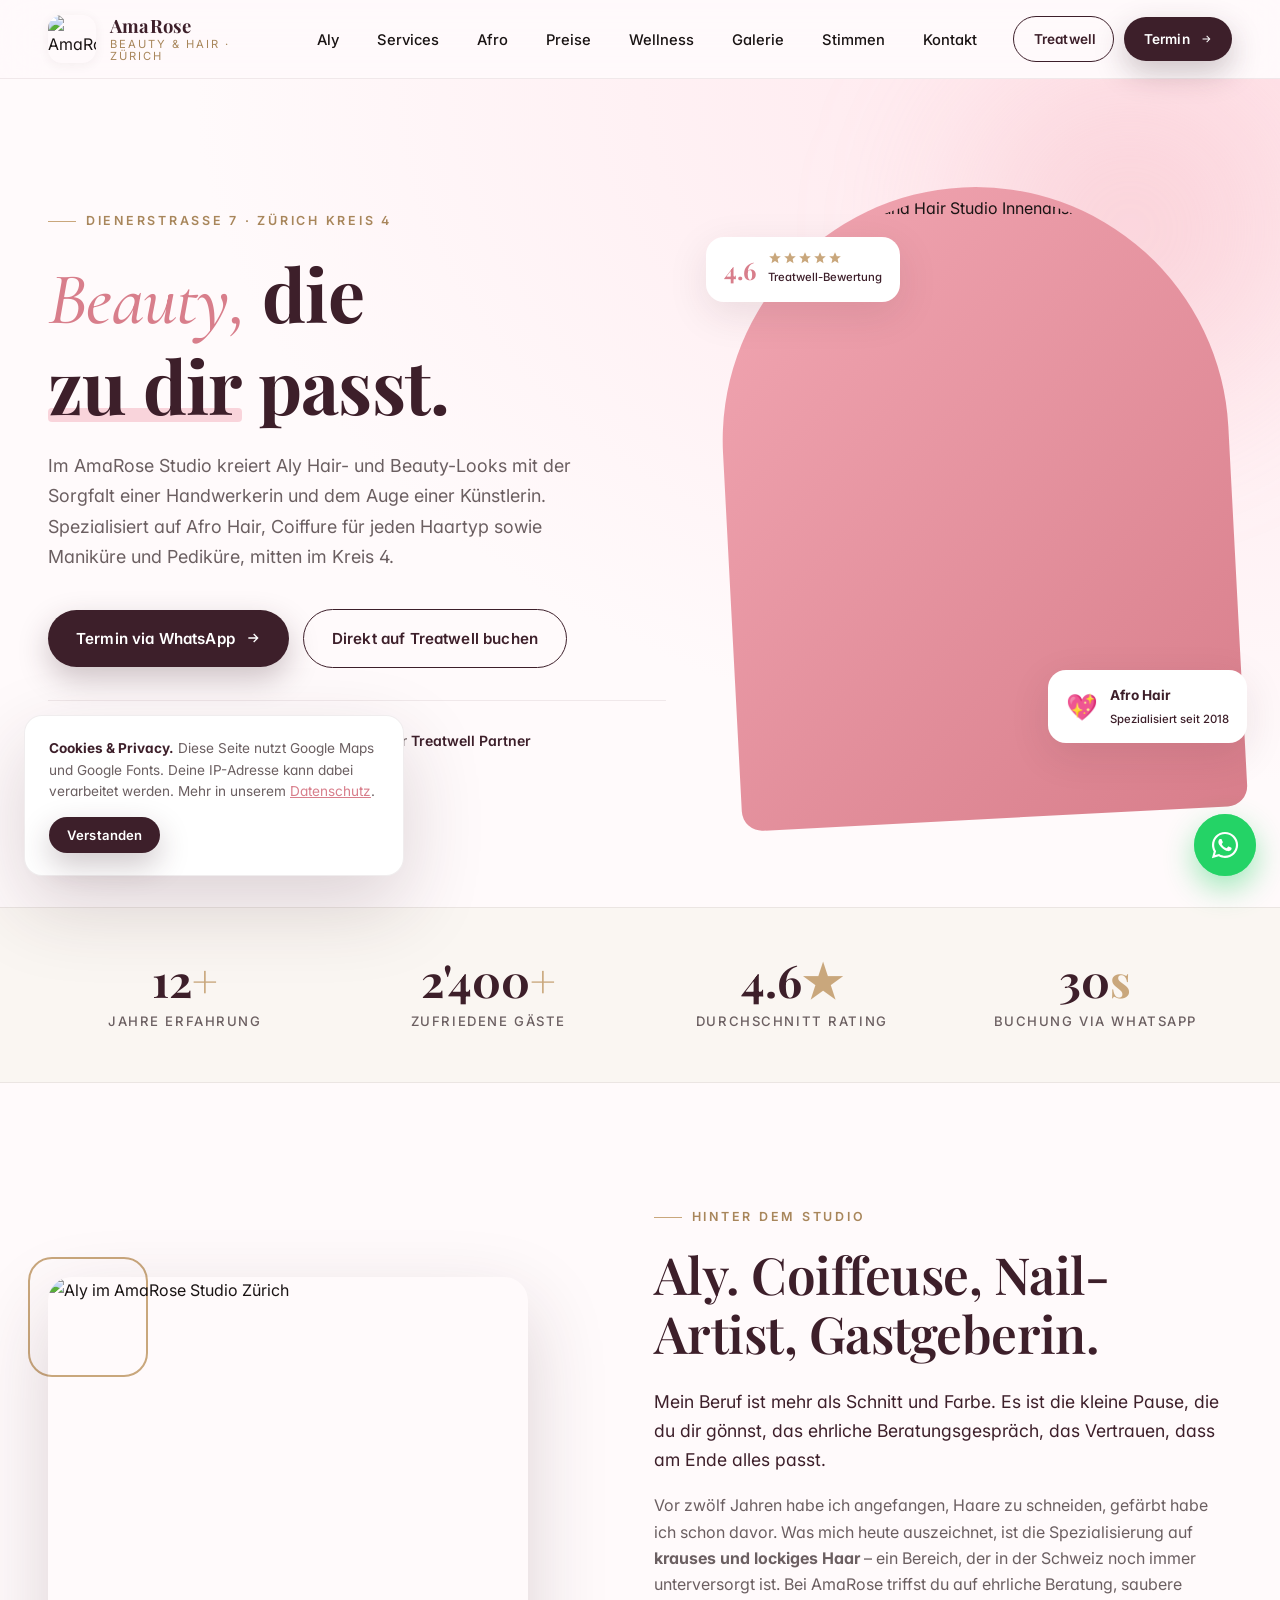
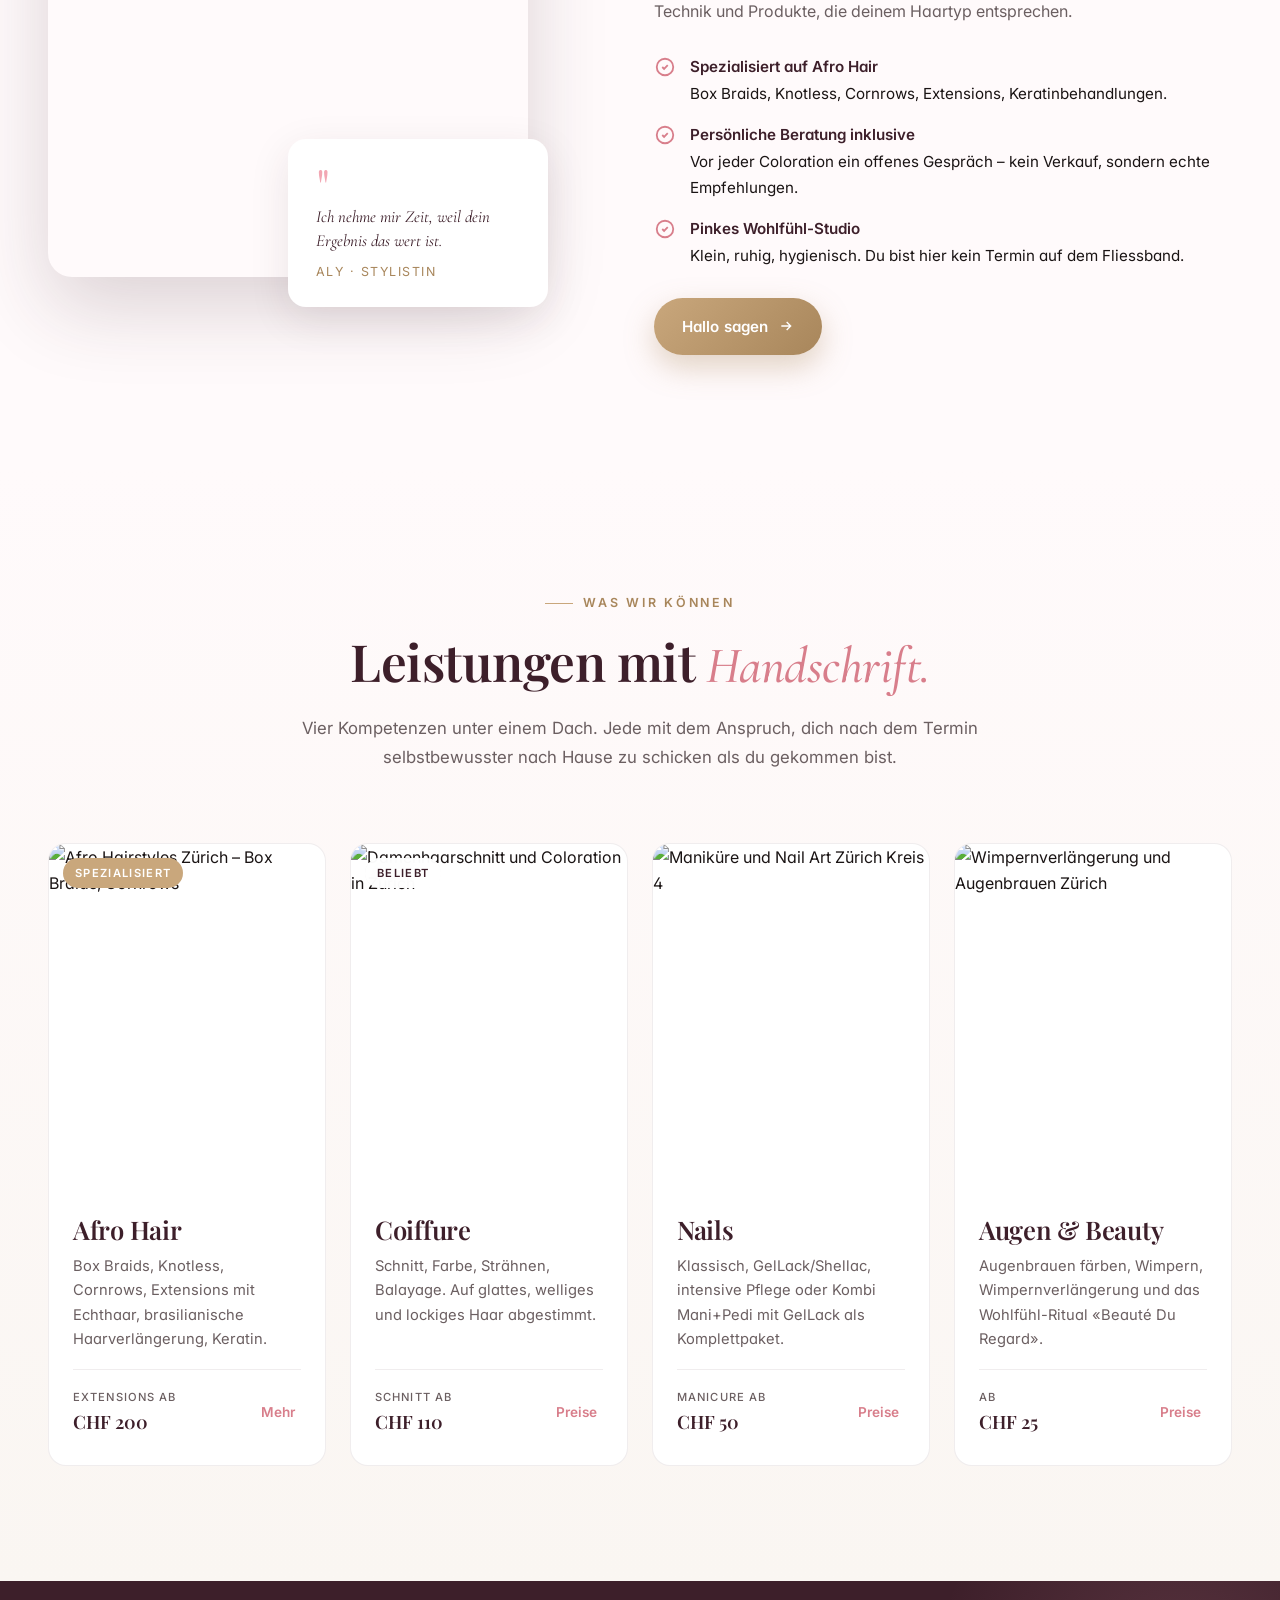
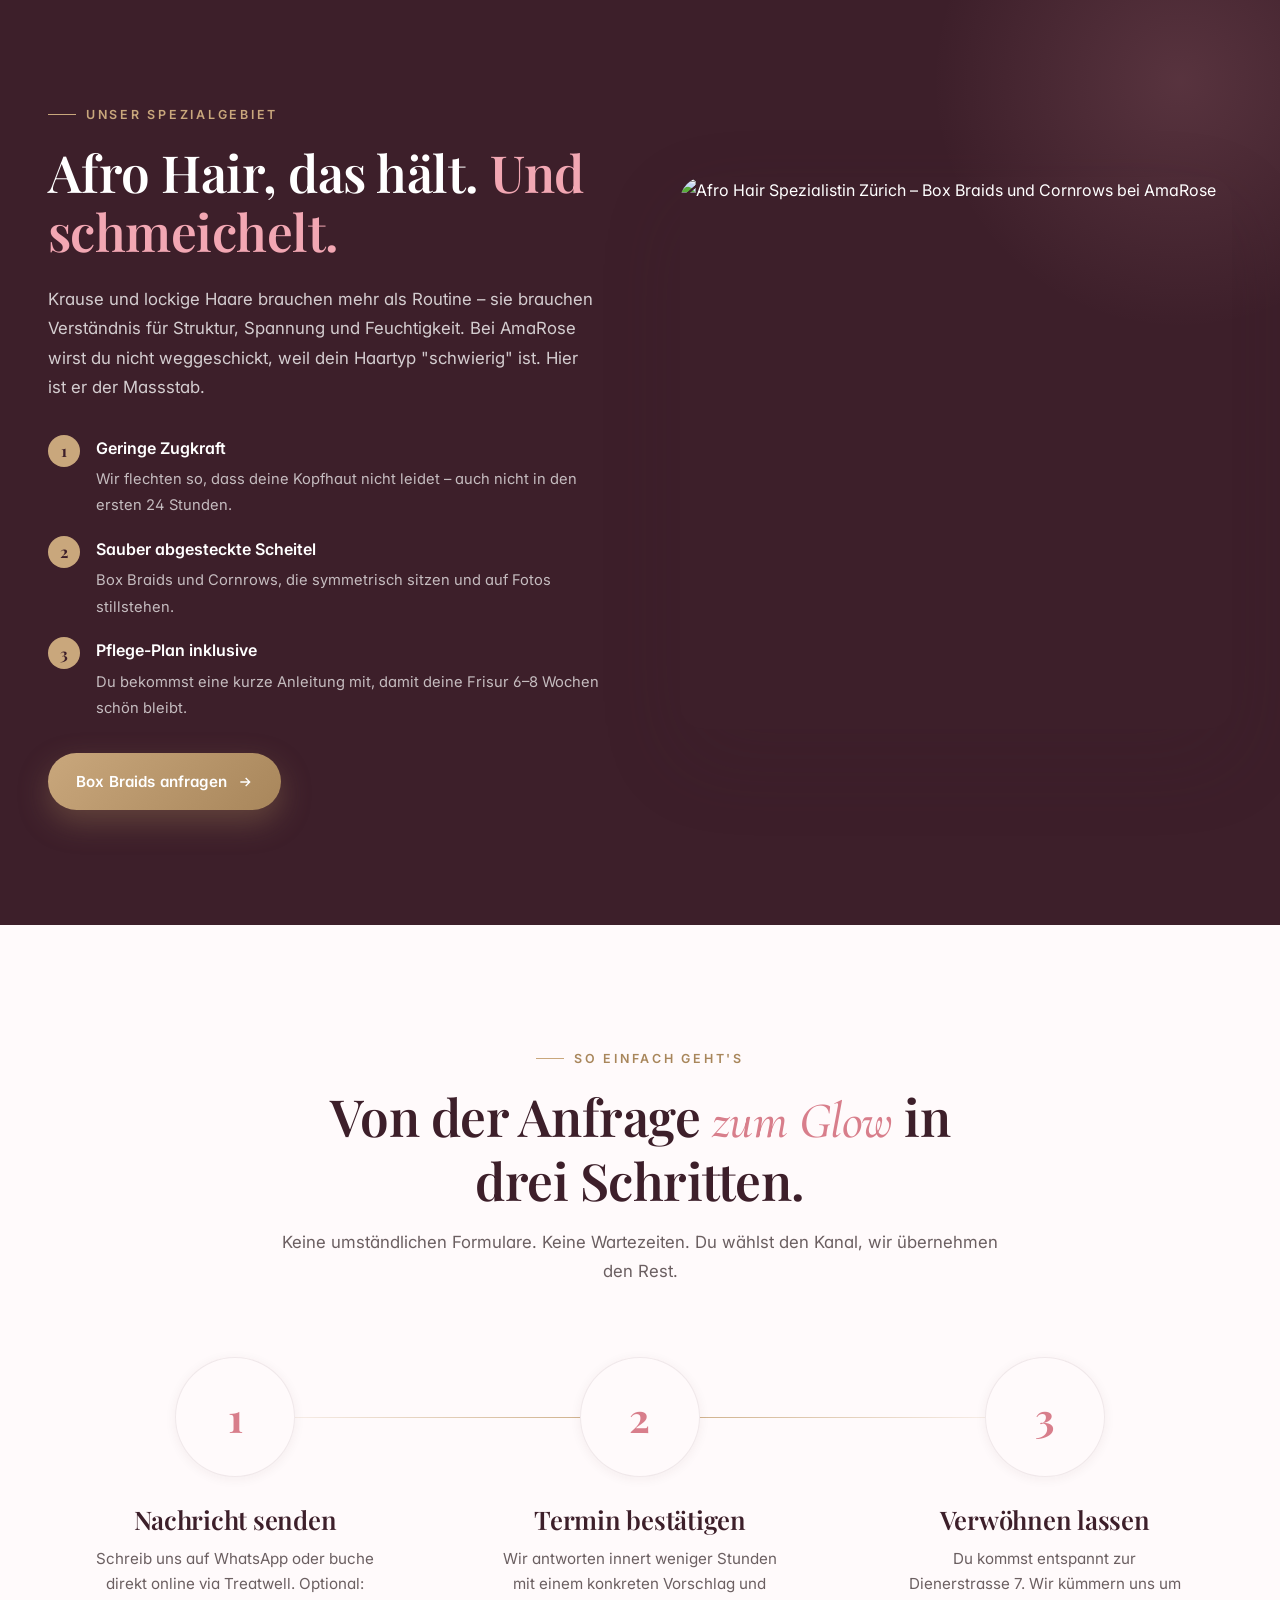
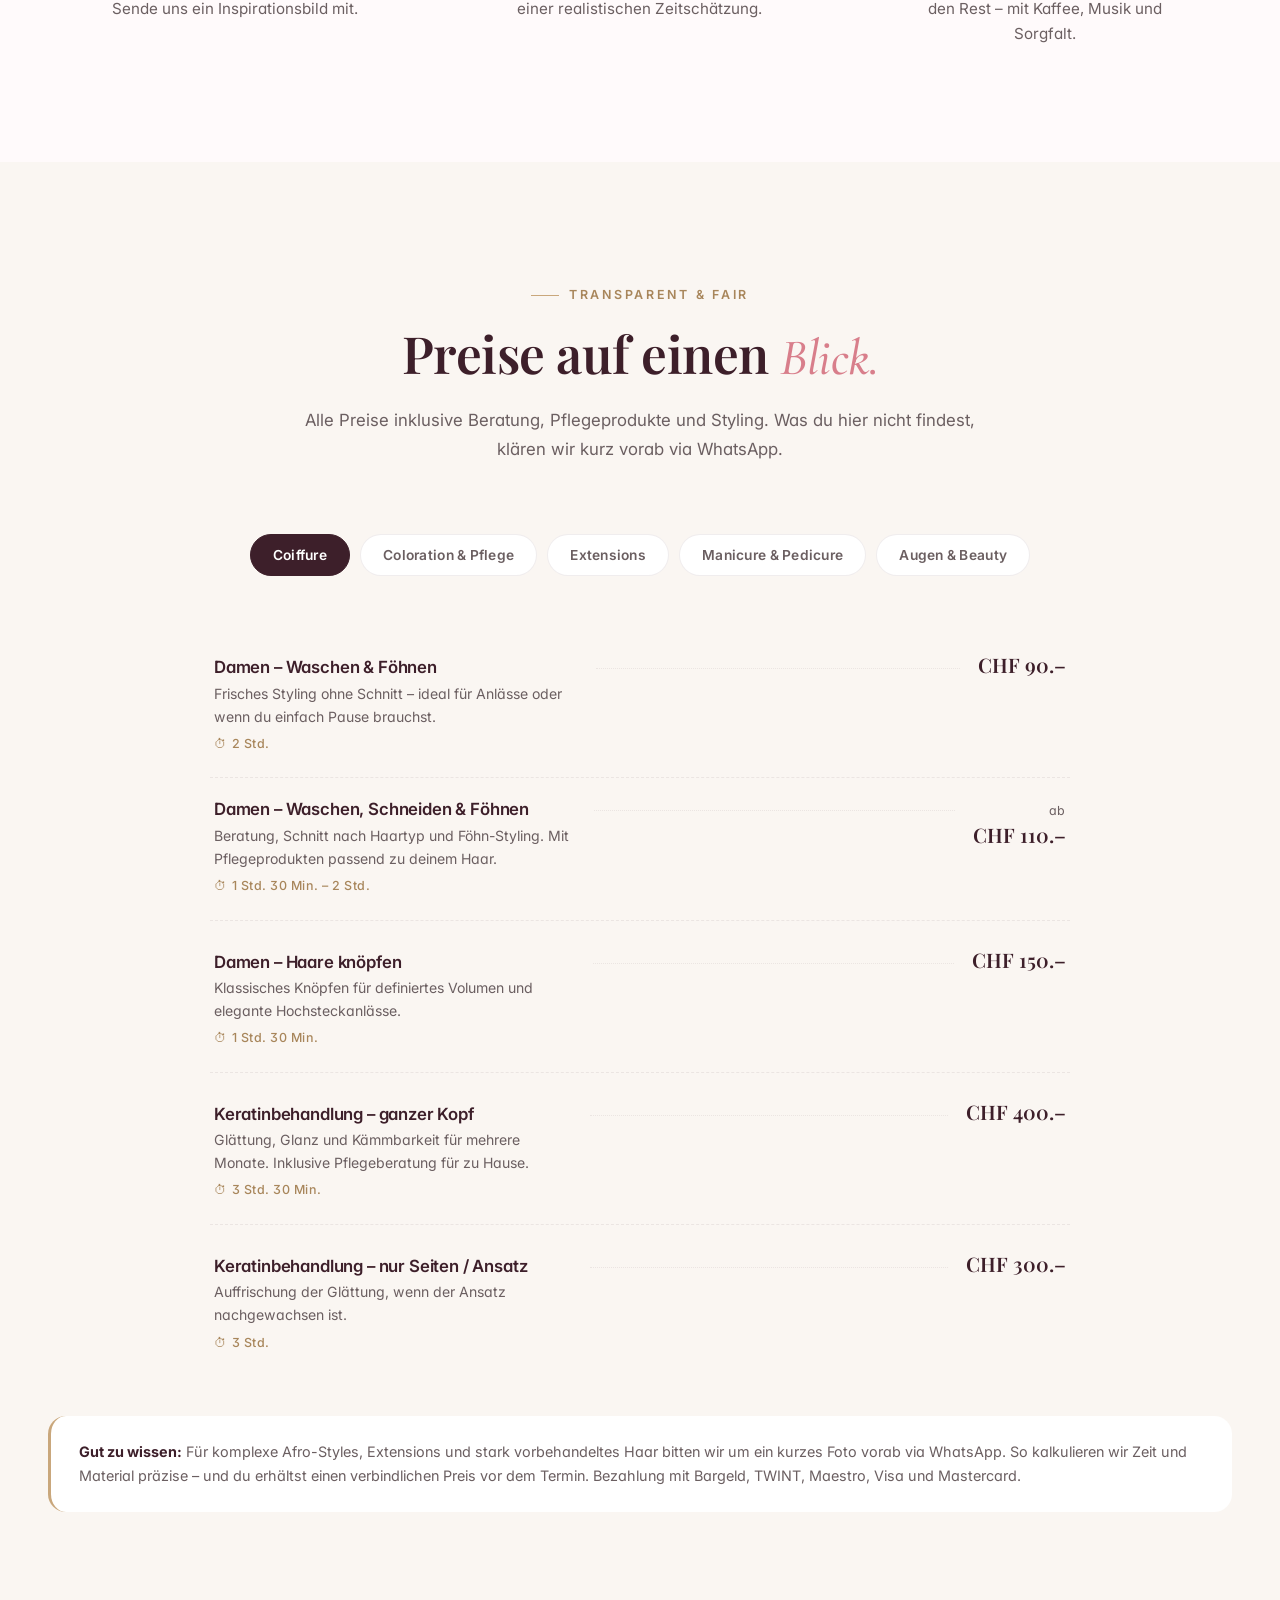
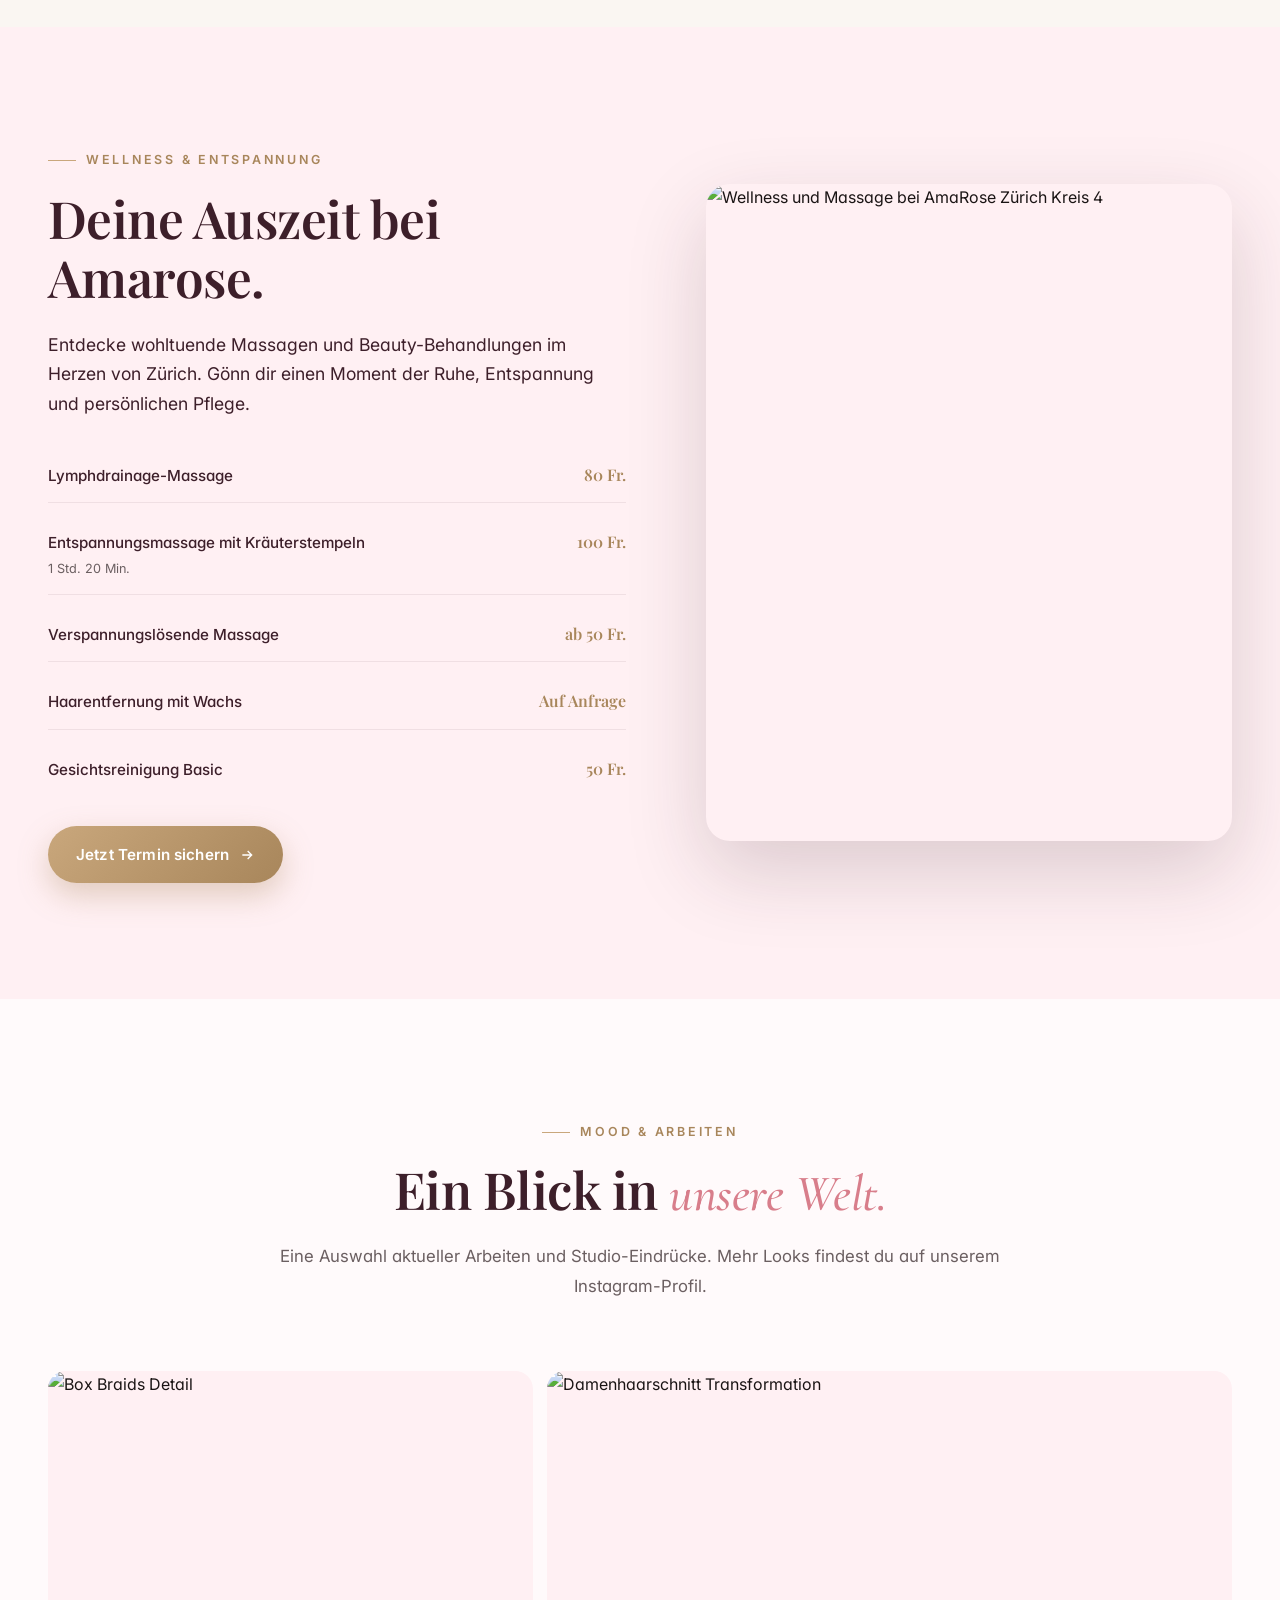
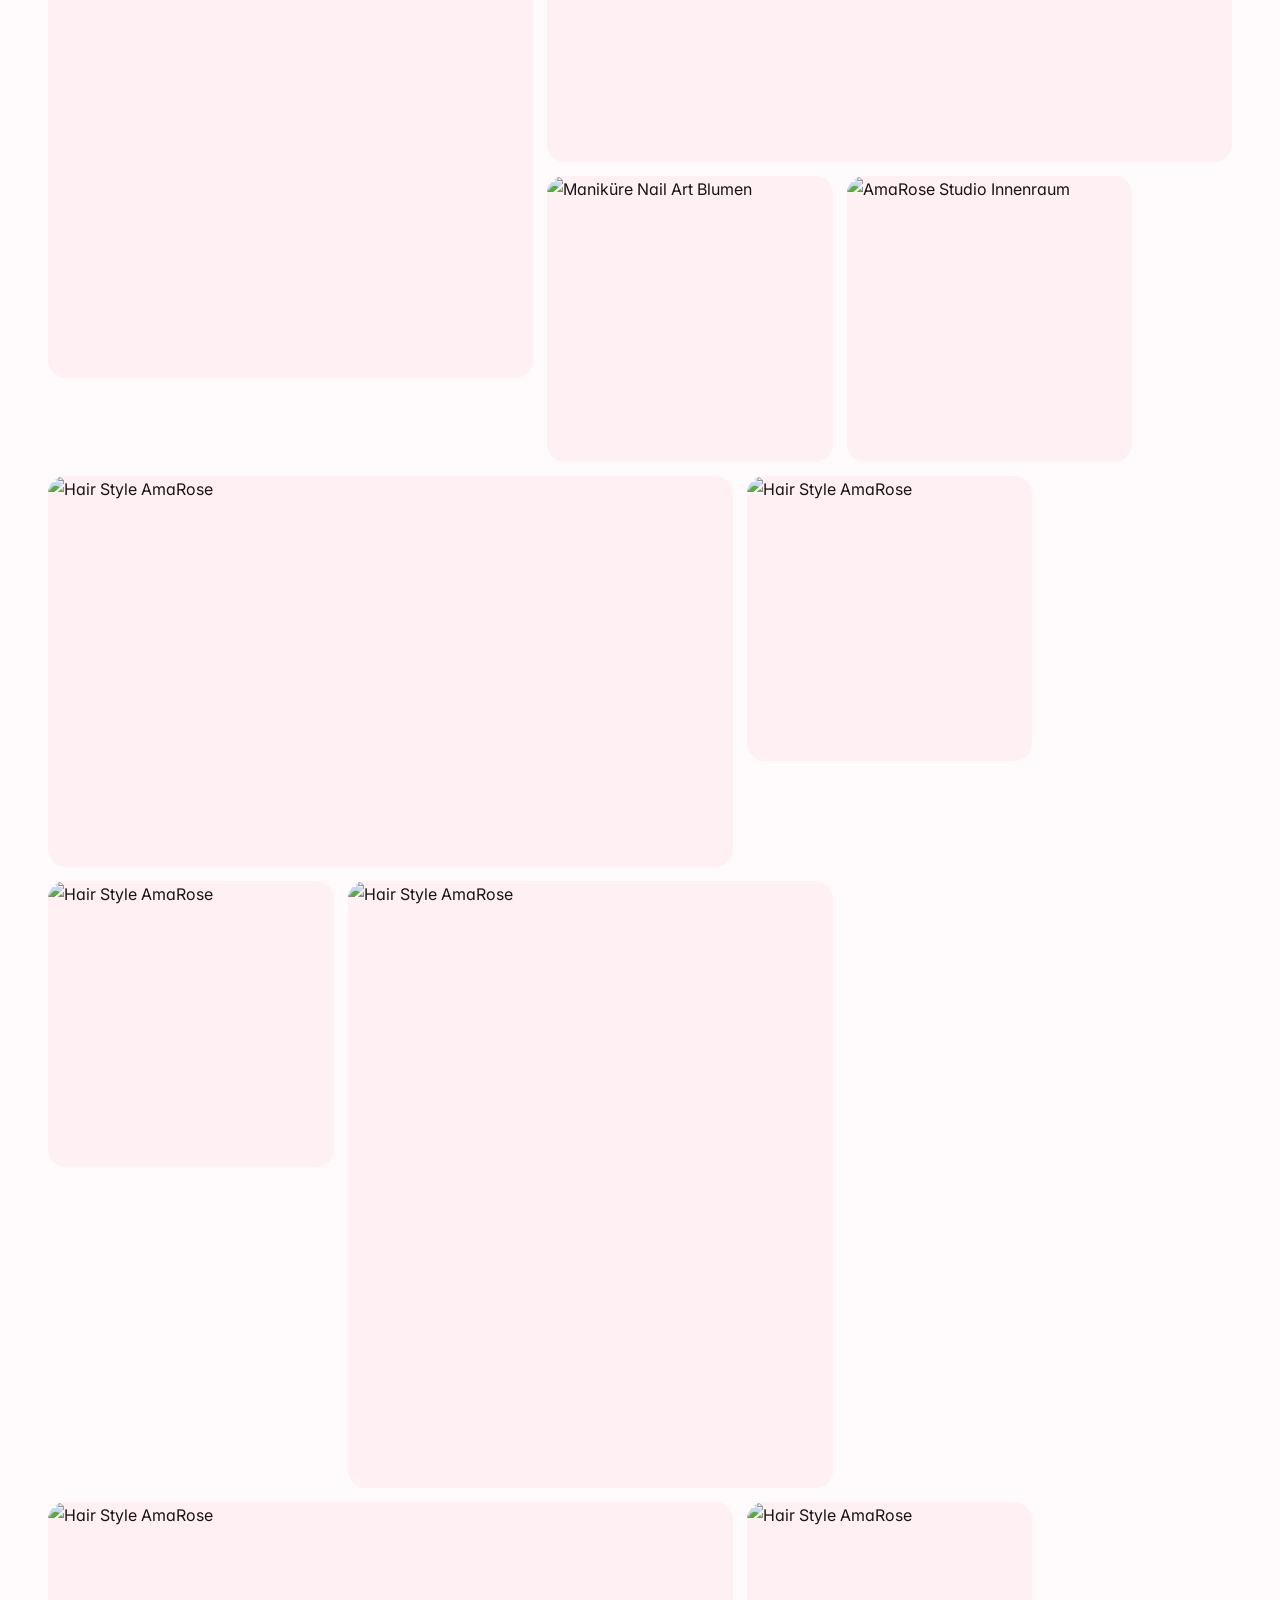
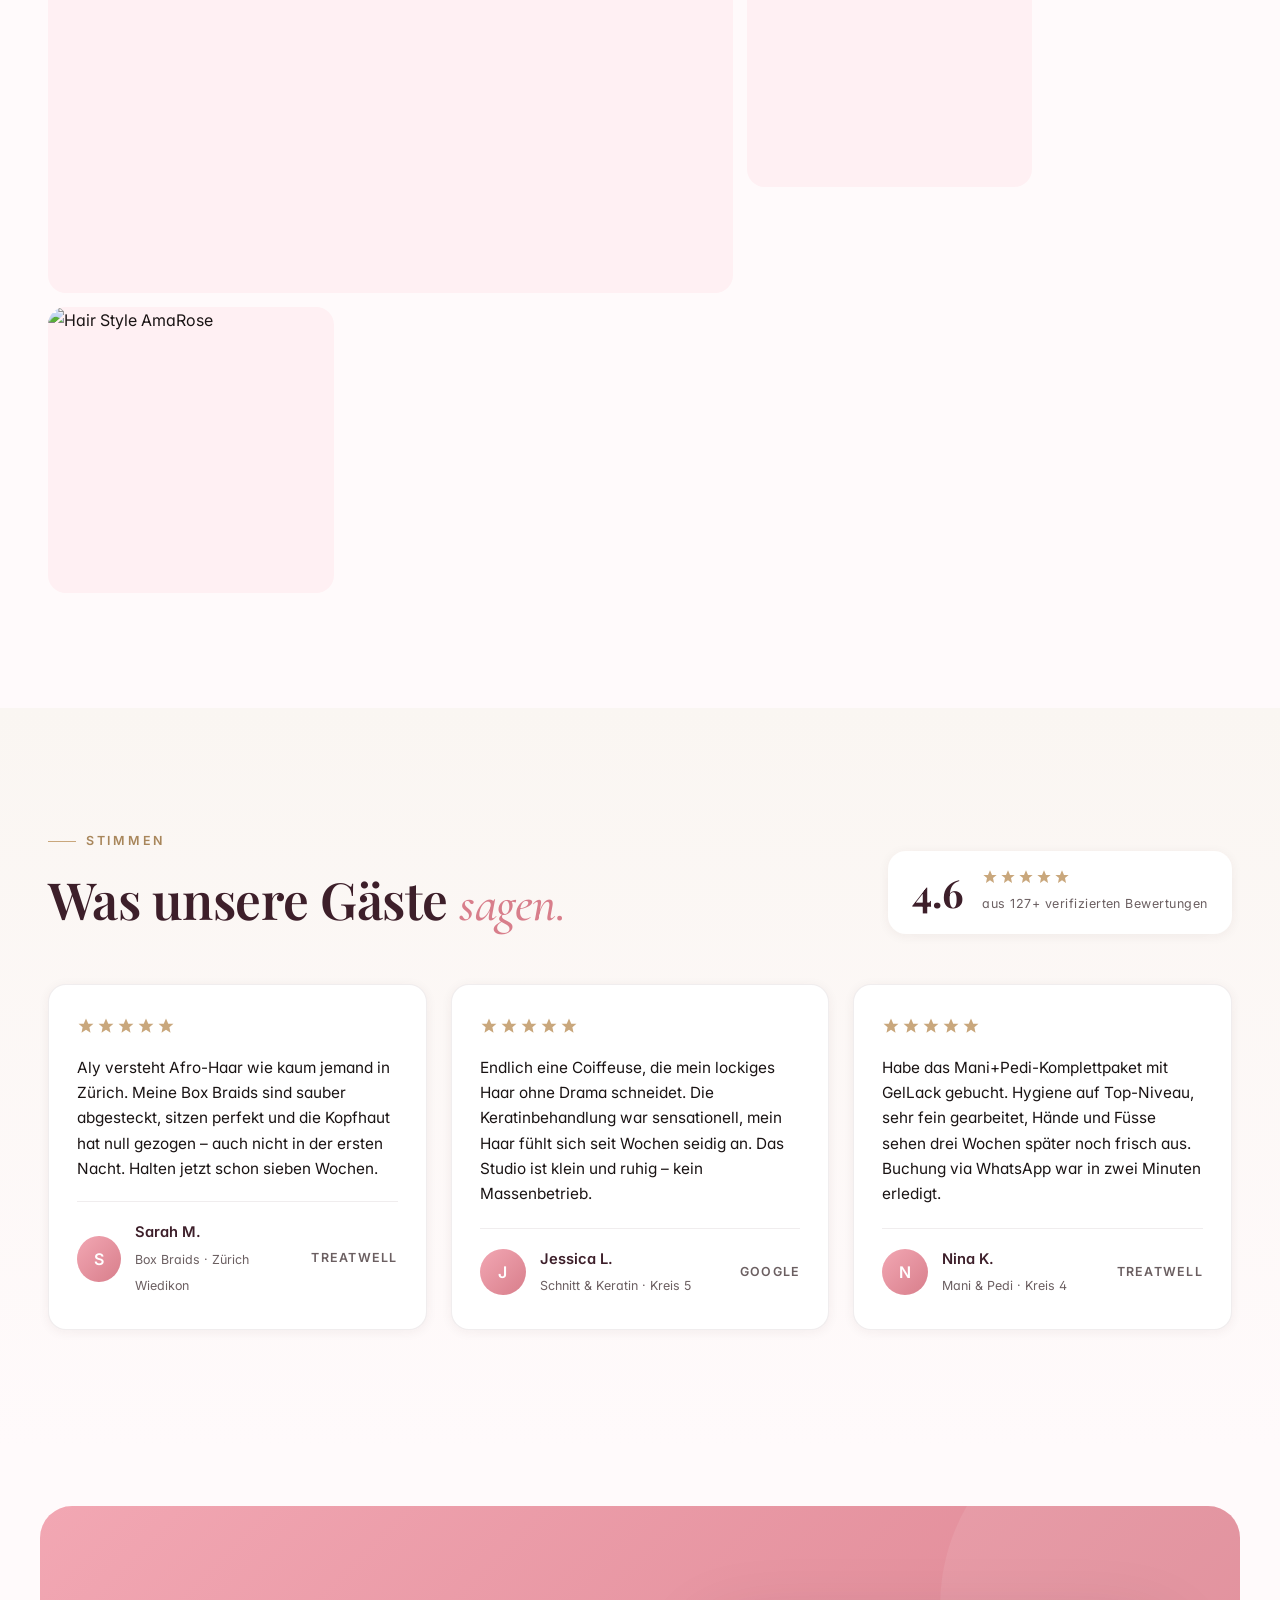
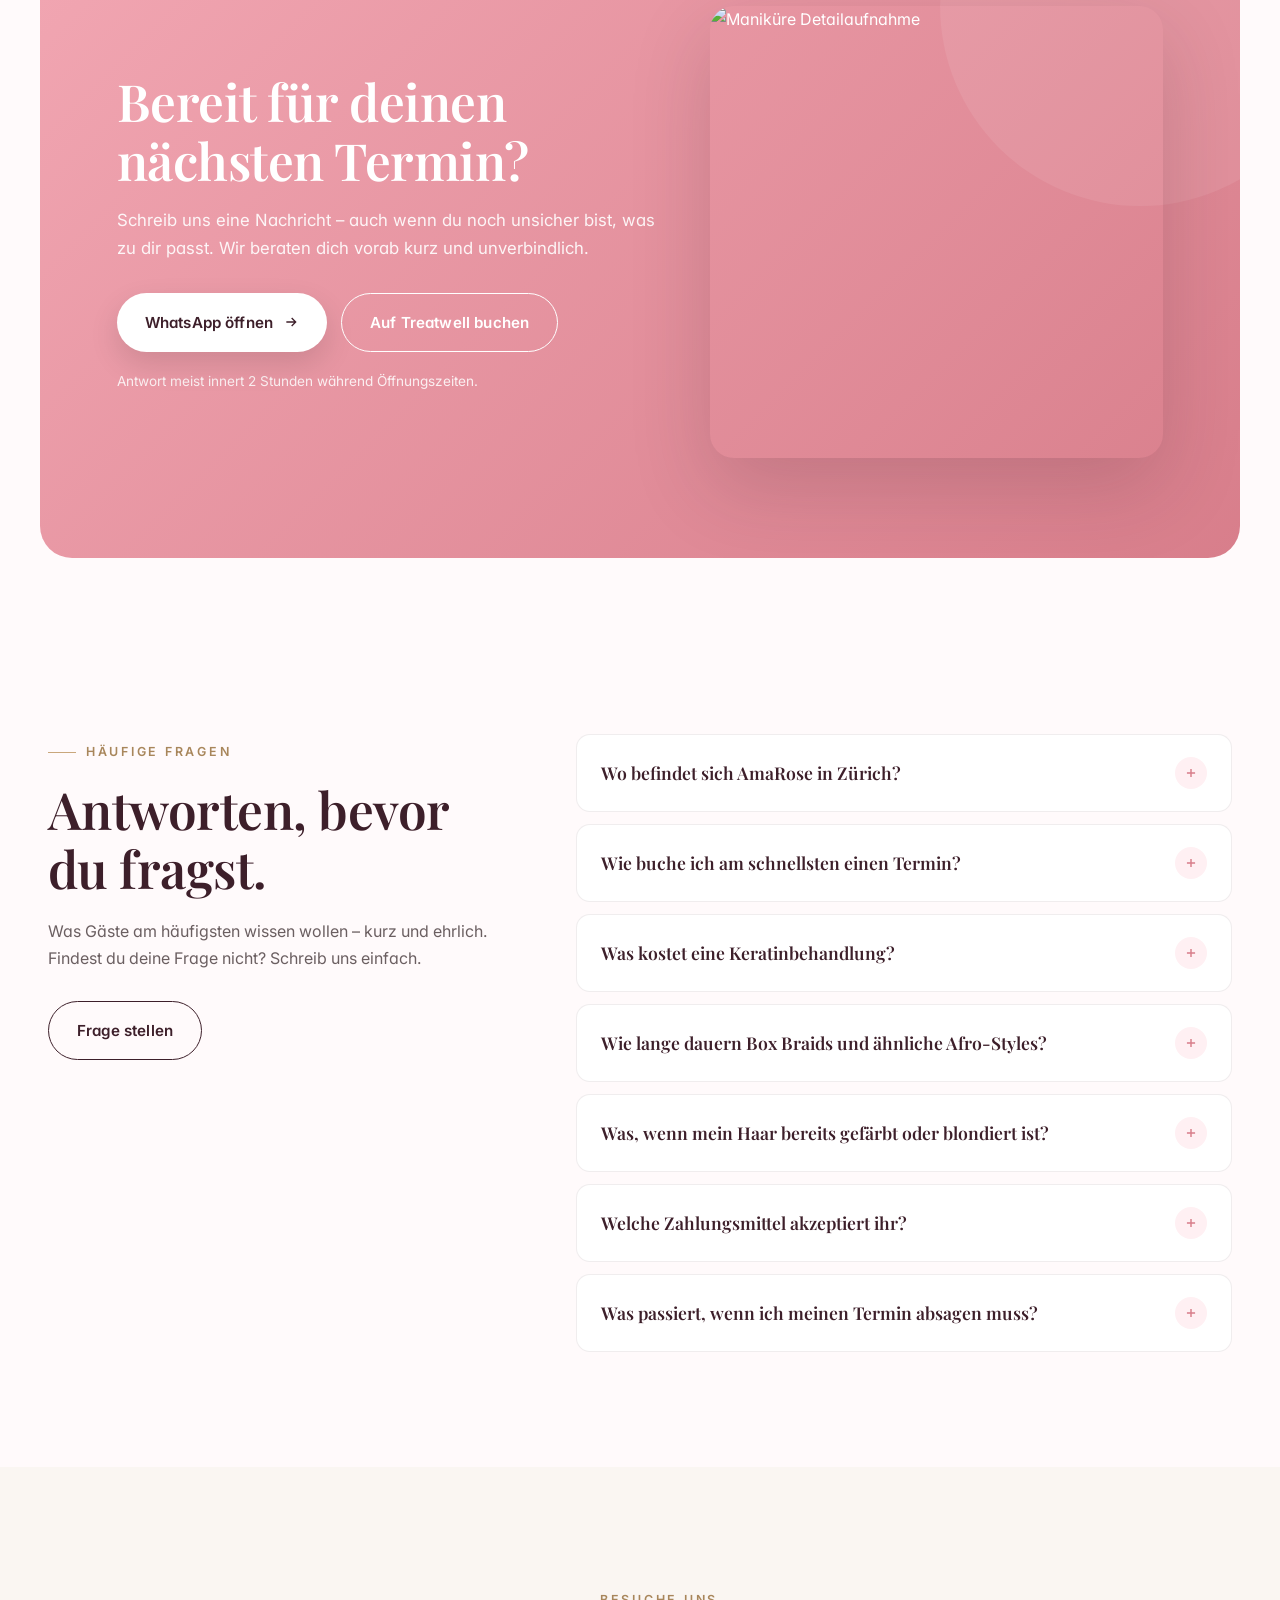
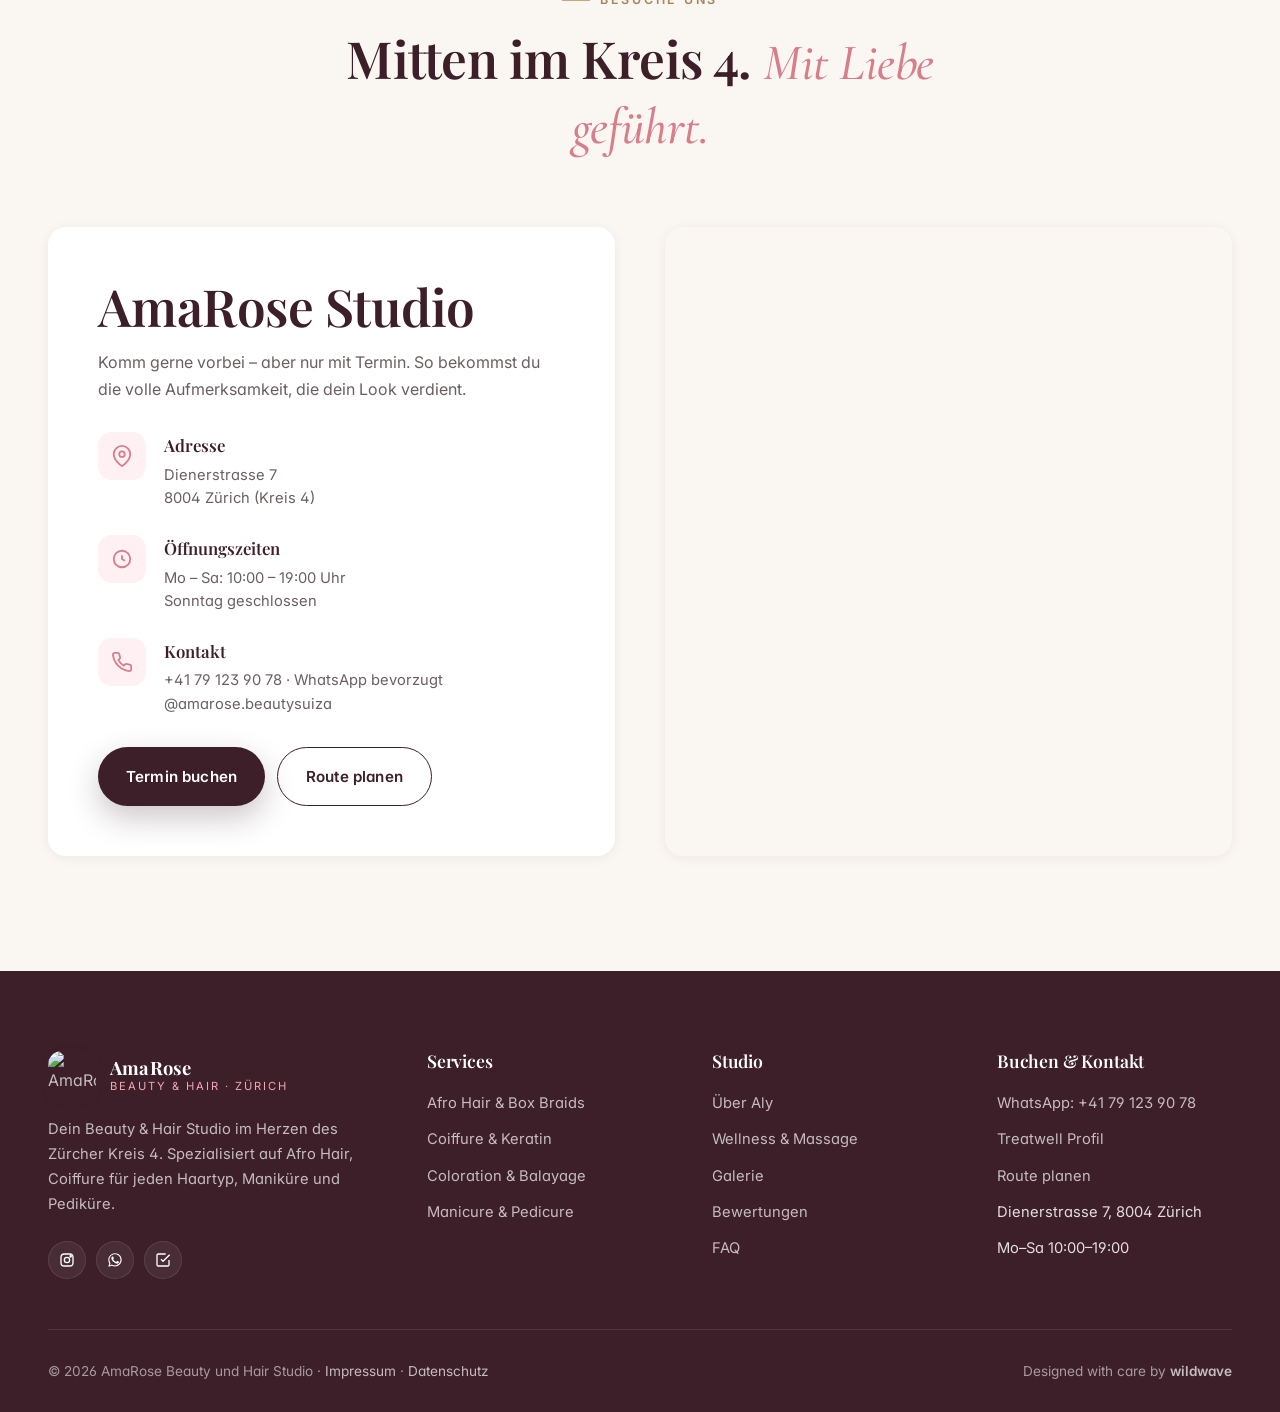
==== commit d7a57399: "Add Wellness & Massage section with image, service list and CTA - New section #wellness between pric" ====
--- a/index.html
+++ b/index.html
@@ -5,10 +5,10 @@
 <meta name="viewport" content="width=device-width, initial-scale=1.0, viewport-fit=cover">
 <meta http-equiv="X-UA-Compatible" content="IE=edge">
 
-<title>AmaRose Zürich | Afro Hair, Coiffure & Nails – Kreis 4</title>
+<title>AmaRose Zürich | Coiffure, Maniküre & Afro Hair – Kreis 4</title>
 
 <!-- SEO BASIS -->
-<meta name="description" content="Afro Hair, Box Braids, Coiffure & Nails in Zürich Kreis 4. AmaRose – Dienerstrasse 7. Termin via WhatsApp oder Treatwell, Mo–Sa 10–19 Uhr.">
+<meta name="description" content="Maniküre, Keratinbehandlung, Haarverlängerung & Afro Hair in Zürich Kreis 4. AmaRose – Dienerstrasse 7, 8004 Zürich. Termin via WhatsApp, Mo–Sa 10–19 Uhr.">
 <meta name="keywords" content="Afro Friseur Zürich, Box Braids Zürich, Cornrows Zürich, Coiffure Kreis 4, Coiffeur Langstrasse, Maniküre Zürich, Pediküre Zürich, Keratinbehandlung Zürich, Haarverlängerung Zürich, AmaRose">
 <meta name="author" content="AmaRose Beauty und Hair Studio">
 <meta name="robots" content="index, follow, max-image-preview:large, max-snippet:-1">
@@ -22,7 +22,7 @@
 <meta name="ICBM" content="47.374026, 8.534923">
 
 <!-- OPEN GRAPH -->
-<meta property="og:title" content="AmaRose Zürich | Afro Hair, Coiffure & Nails – Kreis 4">
+<meta property="og:title" content="AmaRose Zürich | Coiffure, Maniküre & Afro Hair – Kreis 4">
 <meta property="og:description" content="Afro Hair, Coiffure & Nails an der Dienerstrasse 7. Persönliche Beratung, faire Preise, Termin in 30 Sekunden.">
 <meta property="og:image" content="https://res.cloudinary.com/dtzpydtdg/image/upload/v1779283601/file_00000000214871f592cae184bbd5cabc_sqadca.png">
 <meta property="og:image:width" content="1200">
@@ -34,7 +34,7 @@
 
 <!-- TWITTER -->
 <meta name="twitter:card" content="summary_large_image">
-<meta name="twitter:title" content="AmaRose Zürich | Afro Hair, Coiffure & Nails – Kreis 4">
+<meta name="twitter:title" content="AmaRose Zürich | Coiffure, Maniküre & Afro Hair – Kreis 4">
 <meta name="twitter:description" content="Afro Hair, Coiffure & Nails an der Dienerstrasse 7. Termin via WhatsApp oder Treatwell.">
 <meta name="twitter:image" content="https://res.cloudinary.com/dtzpydtdg/image/upload/v1779283601/file_00000000214871f592cae184bbd5cabc_sqadca.png">
 
@@ -444,6 +444,21 @@
 .usp-visual img{width:100%;height:100%;object-fit:cover}
 
 /* ====================================
+   WELLNESS
+==================================== */
+.wellness{background:var(--rose-soft)}
+.wellness-grid{display:grid;grid-template-columns:1.1fr 1fr;gap:80px;align-items:center}
+.wellness-visual{position:relative;aspect-ratio:4/5;border-radius:24px;overflow:hidden;box-shadow:var(--shadow-lg)}
+.wellness-visual img{width:100%;height:100%;object-fit:cover;transition:transform .8s var(--ease)}
+.wellness-visual:hover img{transform:scale(1.04)}
+.wellness-services{list-style:none;margin:30px 0;display:grid;gap:12px}
+.wellness-services li{display:flex;justify-content:space-between;align-items:baseline;padding:14px 0;border-bottom:1px solid var(--line);font-size:.95rem;color:var(--ink)}
+.wellness-services li:last-child{border-bottom:none}
+.wellness-services .svc-name{font-weight:500;color:var(--plum)}
+.wellness-services .svc-price{font-family:'Playfair Display',serif;font-size:1rem;color:var(--gold-deep);font-weight:600;white-space:nowrap;margin-left:16px}
+@media(max-width:900px){.wellness-grid{grid-template-columns:1fr;gap:40px}.wellness-visual{max-height:400px}}
+
+/* ====================================
    PROCESS
 ==================================== */
 .process-grid{display:grid;grid-template-columns:repeat(3,1fr);gap:30px;position:relative}
@@ -726,6 +741,7 @@
   <li><a href="#services">Services</a></li>
   <li><a href="#afro">Afro</a></li>
   <li><a href="#pricing">Preise</a></li>
+  <li><a href="#wellness">Wellness</a></li>
   <li><a href="#gallery">Galerie</a></li>
   <li><a href="#reviews">Stimmen</a></li>
   <li><a href="#visit">Kontakt</a></li>
@@ -1220,6 +1236,47 @@
 
     <div class="price-note reveal">
       <strong>Gut zu wissen:</strong> Für komplexe Afro-Styles, Extensions und stark vorbehandeltes Haar bitten wir um ein kurzes Foto vorab via WhatsApp. So kalkulieren wir Zeit und Material präzise – und du erhältst einen verbindlichen Preis vor dem Termin. Bezahlung mit Bargeld, TWINT, Maestro, Visa und Mastercard.
+    </div>
+  </div>
+</section>
+
+<!-- WELLNESS -->
+<section id="wellness" class="wellness" aria-labelledby="wellness-h">
+  <div class="container">
+    <div class="wellness-grid">
+      <div class="about-text reveal">
+        <span class="eyebrow">Wellness &amp; Entspannung</span>
+        <h2 id="wellness-h">Deine Auszeit <span class="italic">bei Amarose.</span></h2>
+        <p class="lead">Entdecke wohltuende Massagen und Beauty-Behandlungen im Herzen von Zürich. Gönn dir einen Moment der Ruhe, Entspannung und persönlichen Pflege.</p>
+        <ul class="wellness-services">
+          <li>
+            <span class="svc-name">Lymphdrainage-Massage</span>
+            <span class="svc-price">80 Fr.</span>
+          </li>
+          <li>
+            <span class="svc-name">Entspannungsmassage mit Kräuterstempeln<br><small style="font-weight:400;color:var(--grey)">1 Std. 20 Min.</small></span>
+            <span class="svc-price">100 Fr.</span>
+          </li>
+          <li>
+            <span class="svc-name">Verspannungslösende Massage</span>
+            <span class="svc-price">ab 50 Fr.</span>
+          </li>
+          <li>
+            <span class="svc-name">Haarentfernung mit Wachs</span>
+            <span class="svc-price">Auf Anfrage</span>
+          </li>
+          <li>
+            <span class="svc-name">Gesichtsreinigung Basic</span>
+            <span class="svc-price">50 Fr.</span>
+          </li>
+        </ul>
+        <a href="https://wa.me/41791239078?text=Hallo%20Aly,%20ich%20m%C3%B6chte%20einen%20Wellness-Termin%20buchen." class="btn btn--gold">Jetzt Termin sichern
+          <svg viewBox="0 0 24 24" fill="none" stroke="currentColor" stroke-width="2"><path d="M5 12h14M13 6l6 6-6 6"/></svg>
+        </a>
+      </div>
+      <div class="wellness-visual reveal reveal-d1">
+        <img src="https://res.cloudinary.com/dtzpydtdg/image/upload/v1789425788/693d7a30-b08d-11f1-87c7-2fa7813cc8cf_s1fgff.png" alt="Wellness und Massage bei AmaRose Zürich Kreis 4" loading="lazy" decoding="async">
+      </div>
     </div>
   </div>
 </section>
@@ -1497,6 +1554,7 @@
         <h4>Studio</h4>
         <ul>
           <li><a href="#about">Über Aly</a></li>
+          <li><a href="#wellness">Wellness &amp; Massage</a></li>
           <li><a href="#gallery">Galerie</a></li>
           <li><a href="#reviews">Bewertungen</a></li>
           <li><a href="#faq">FAQ</a></li>
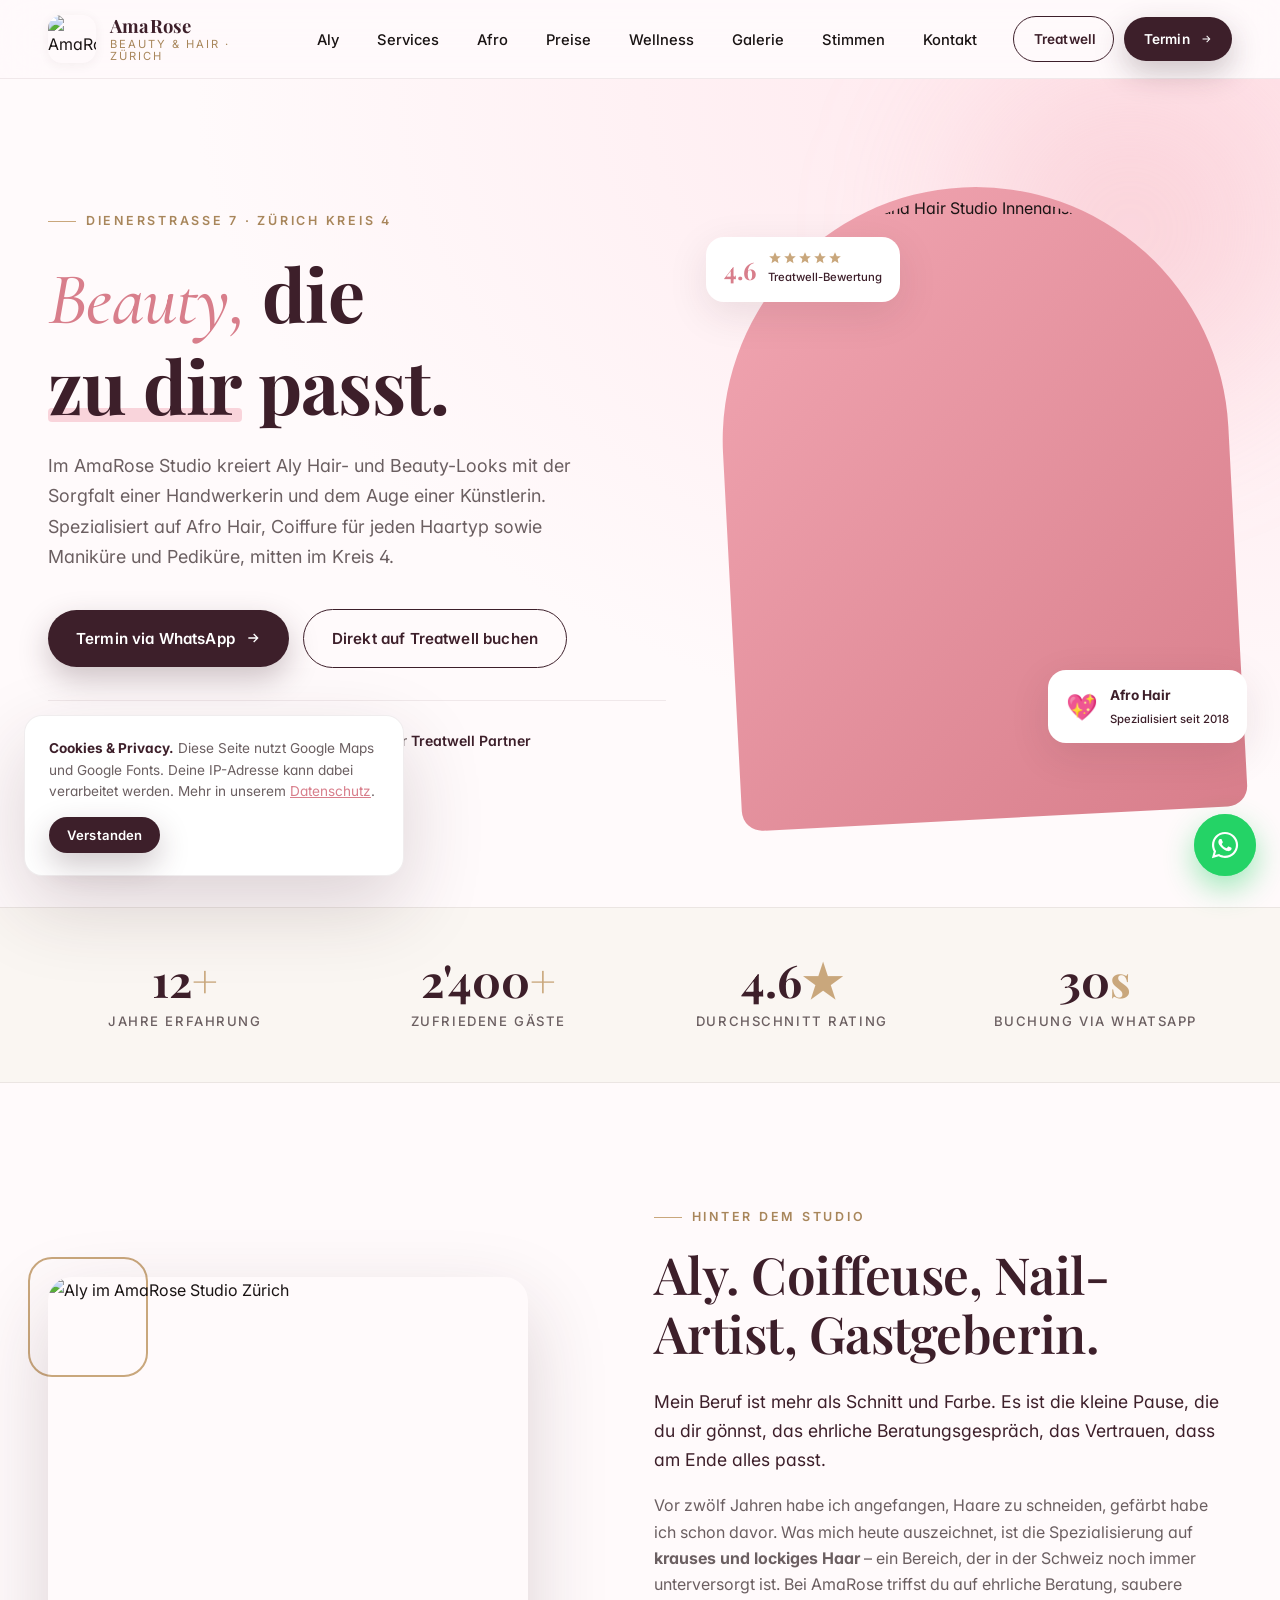
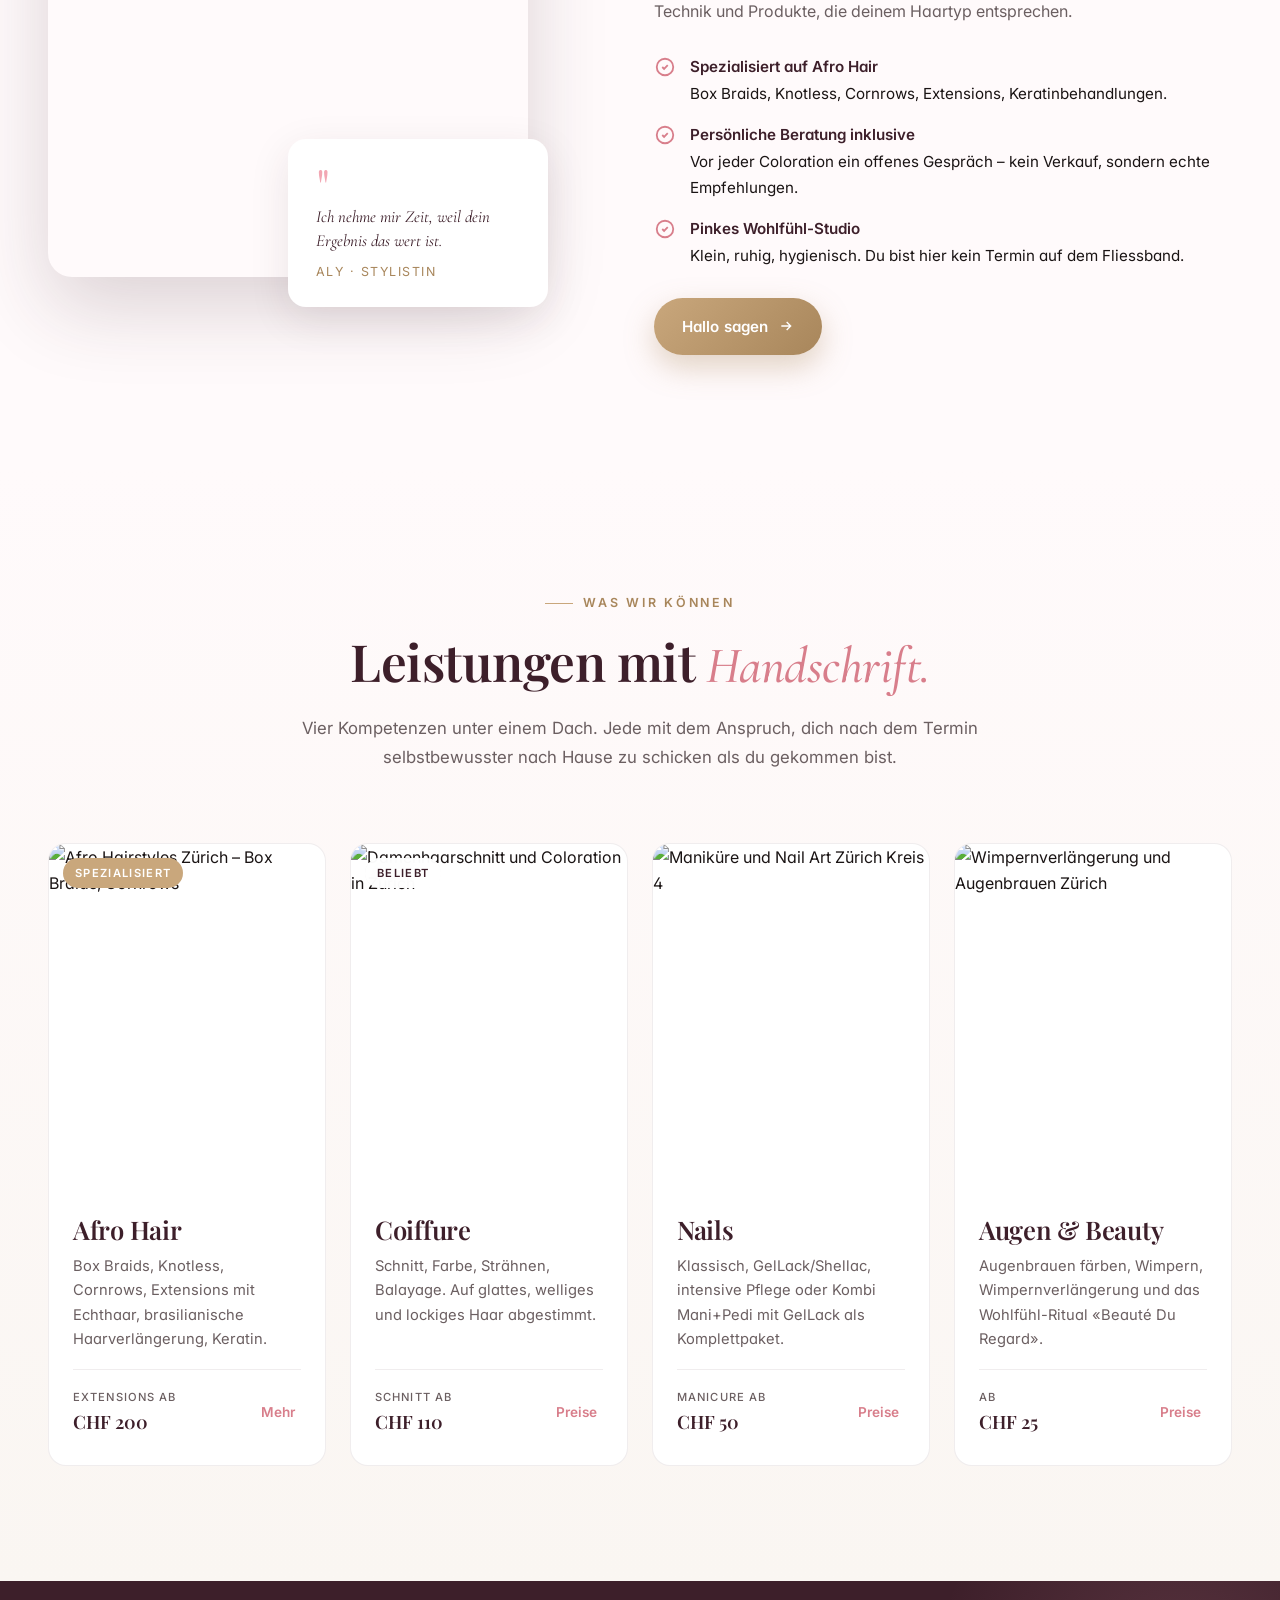
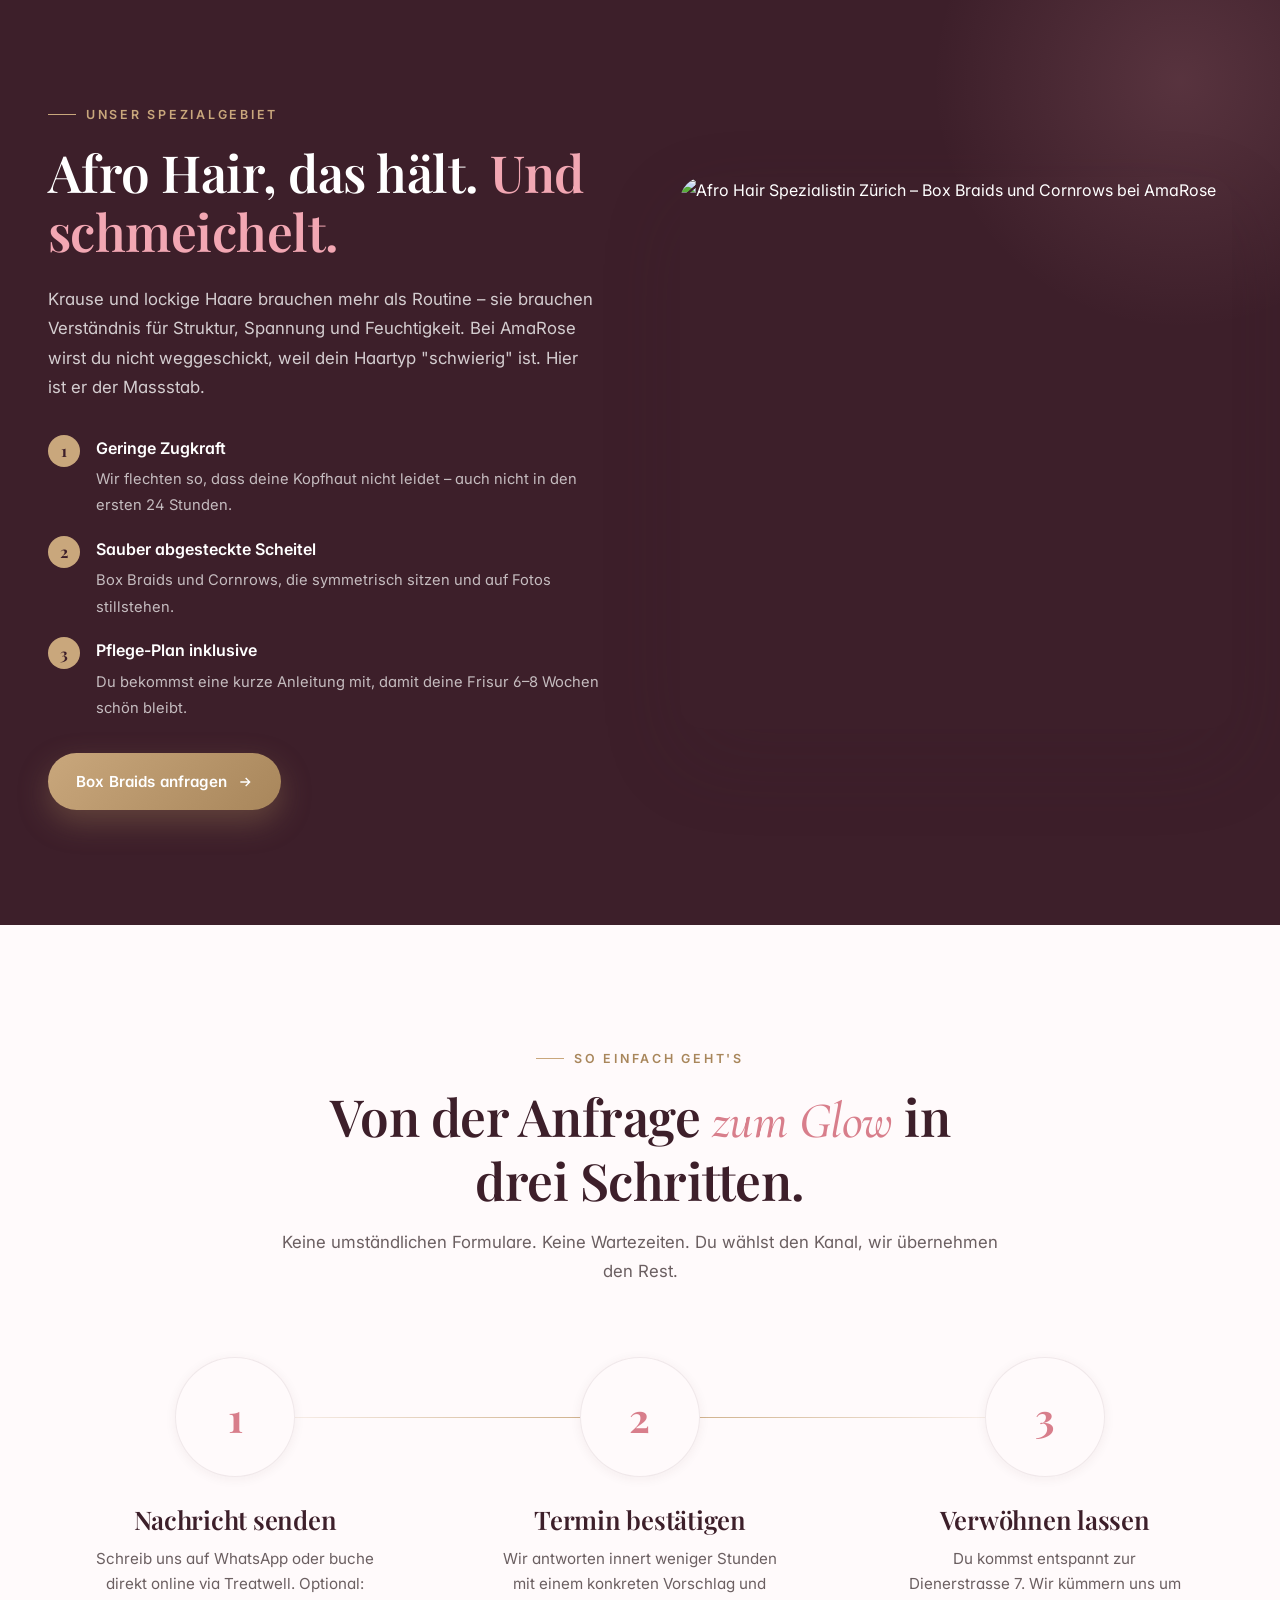
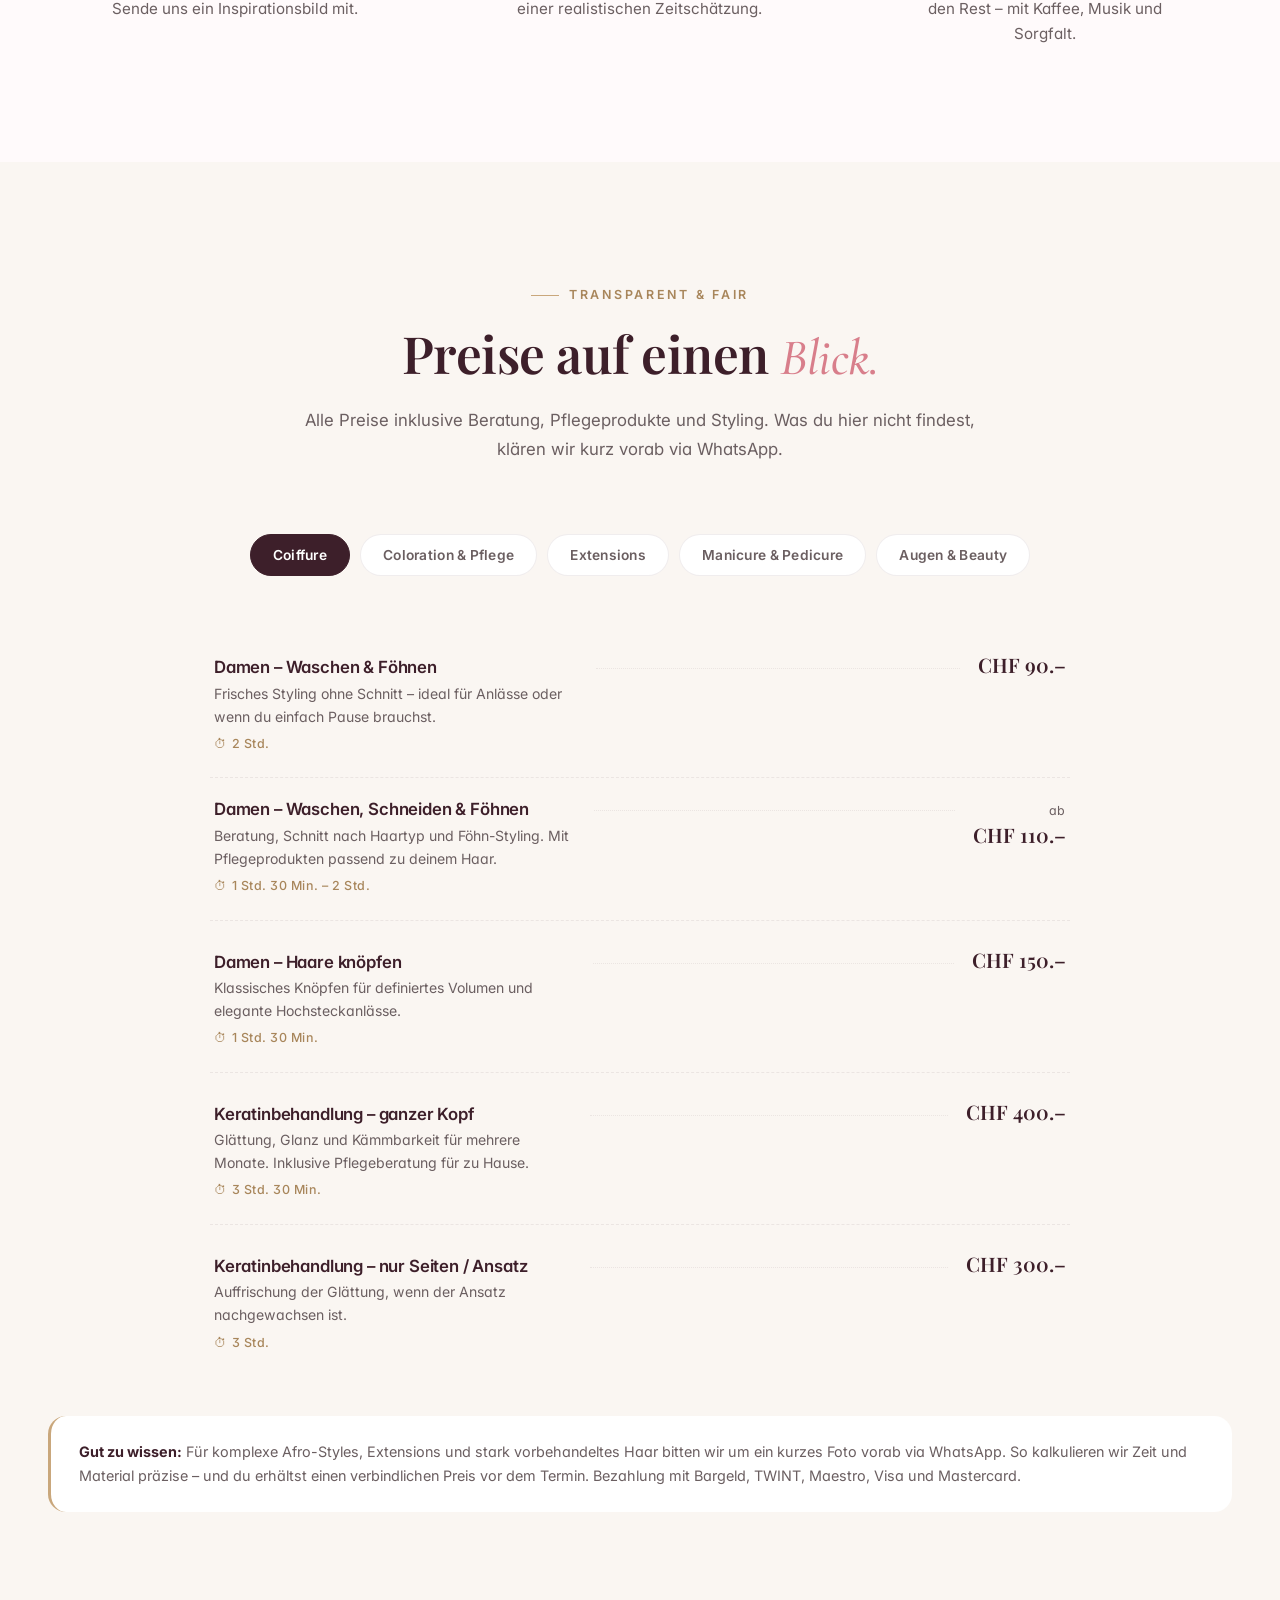
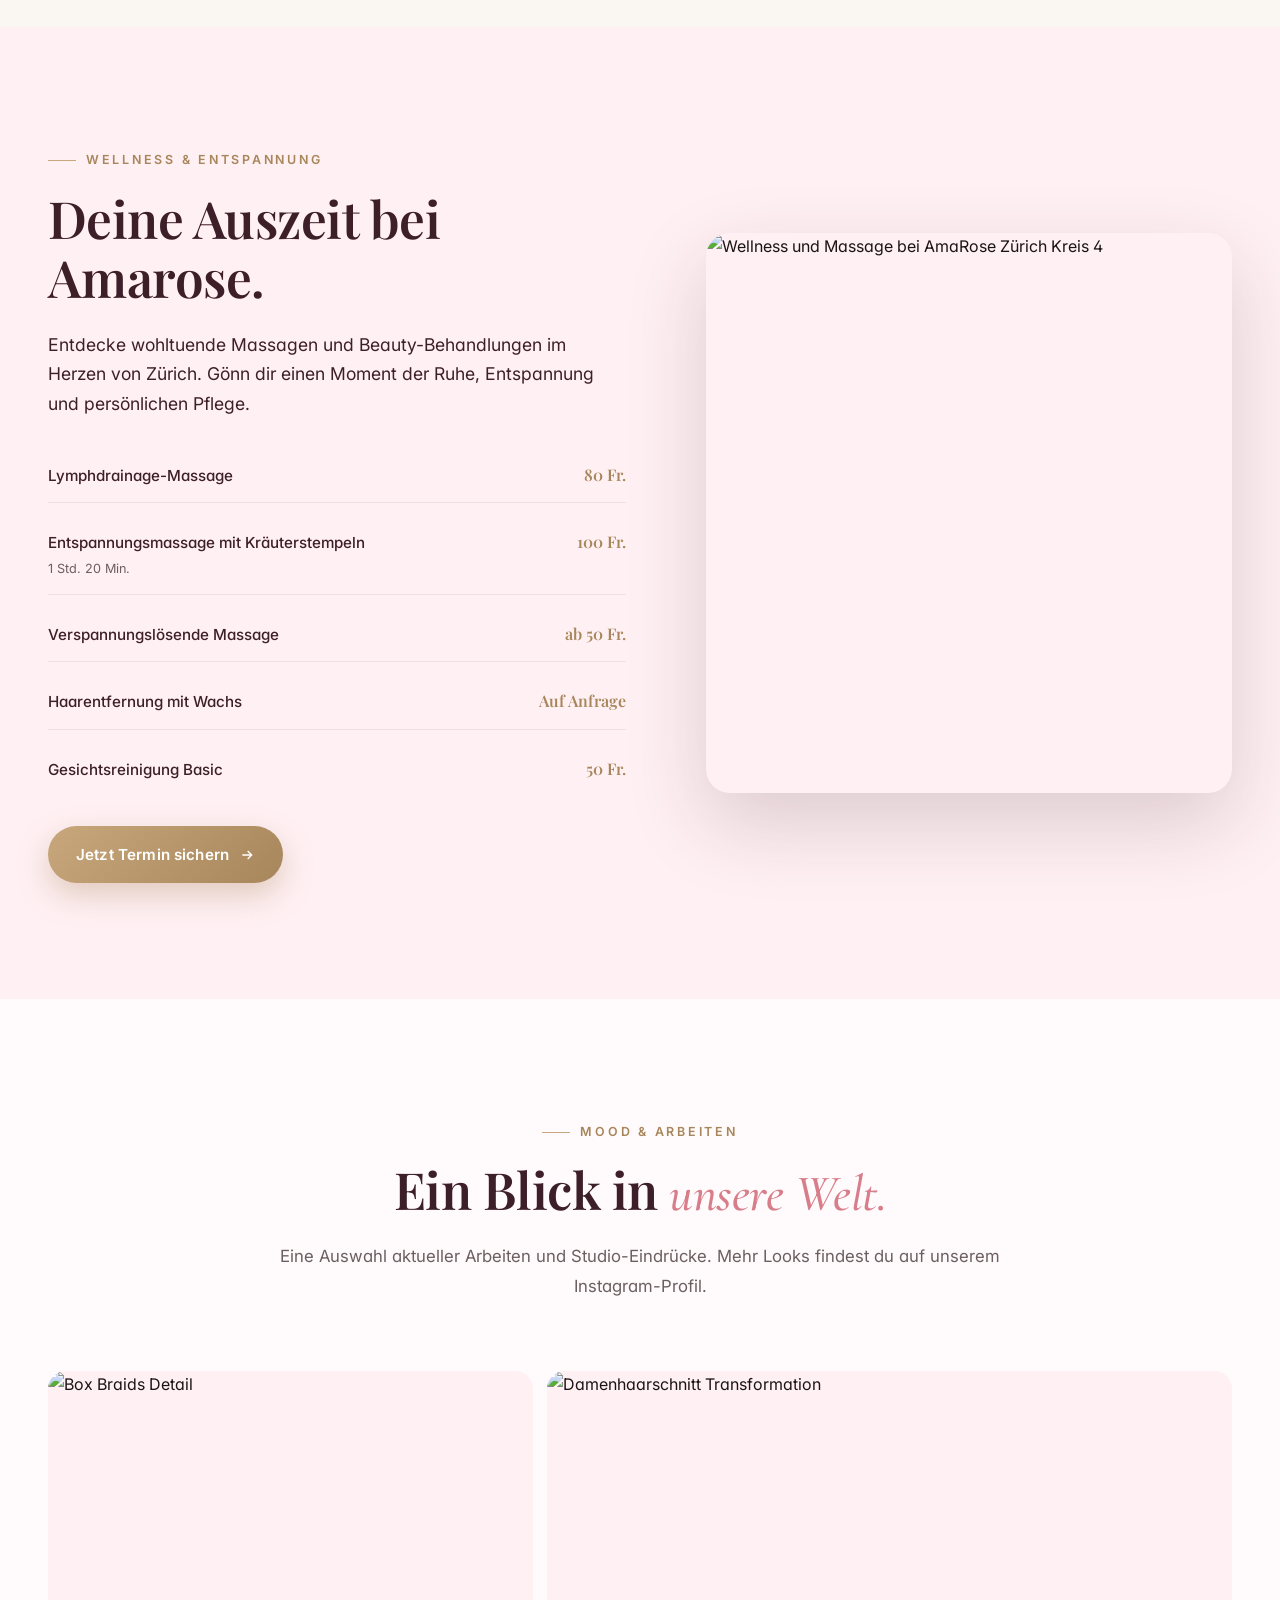
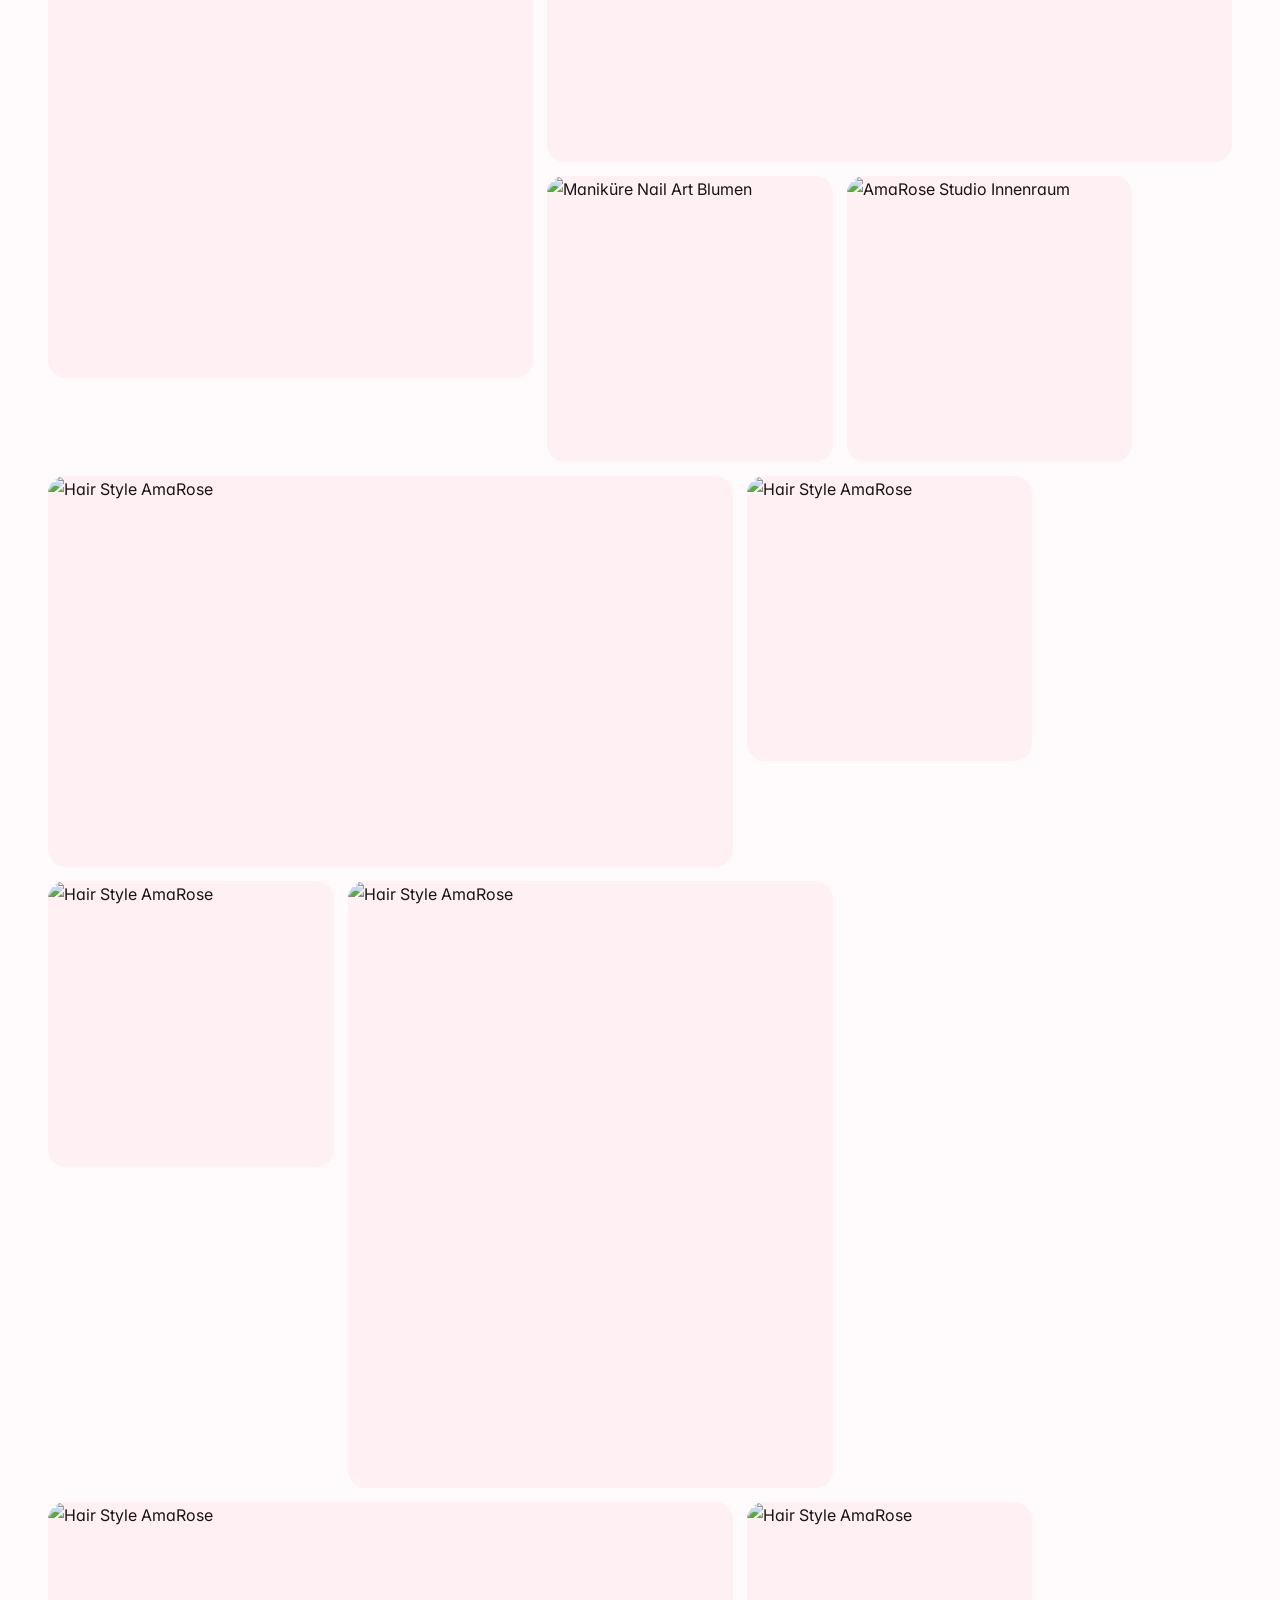
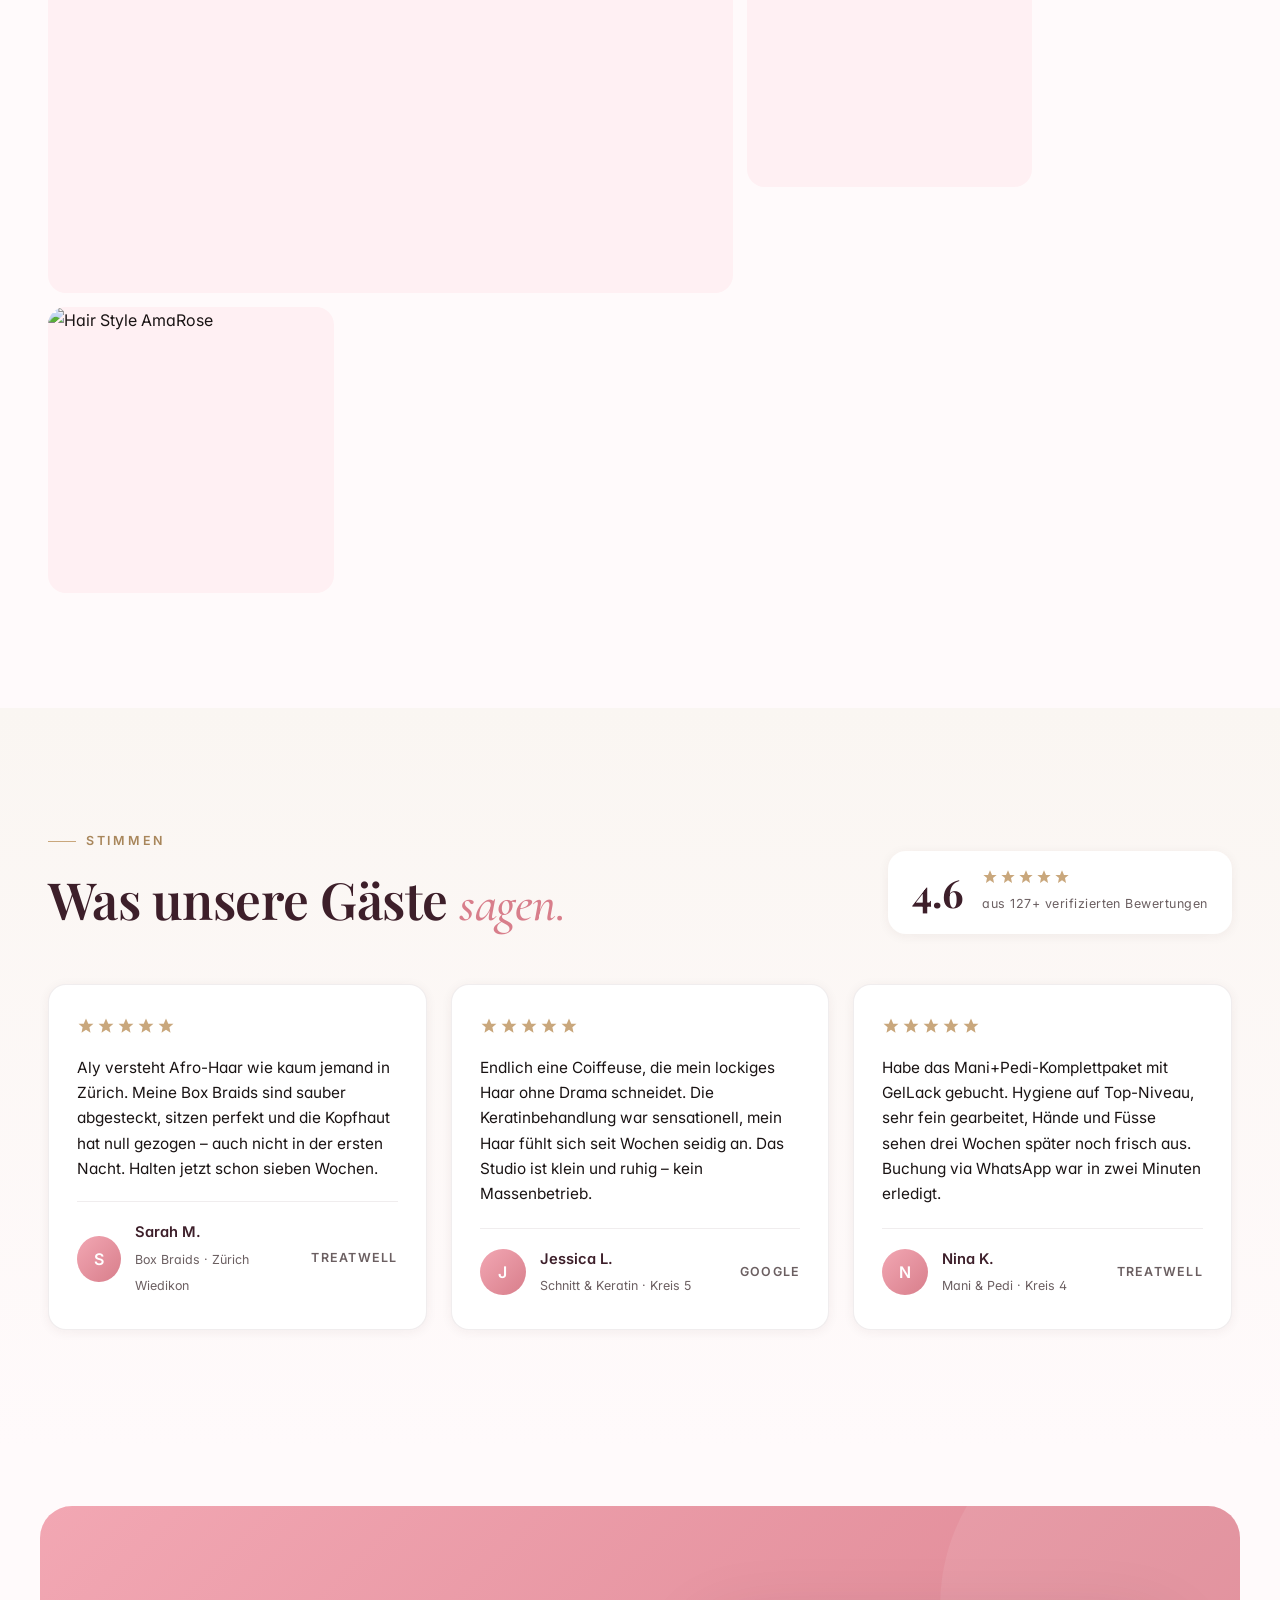
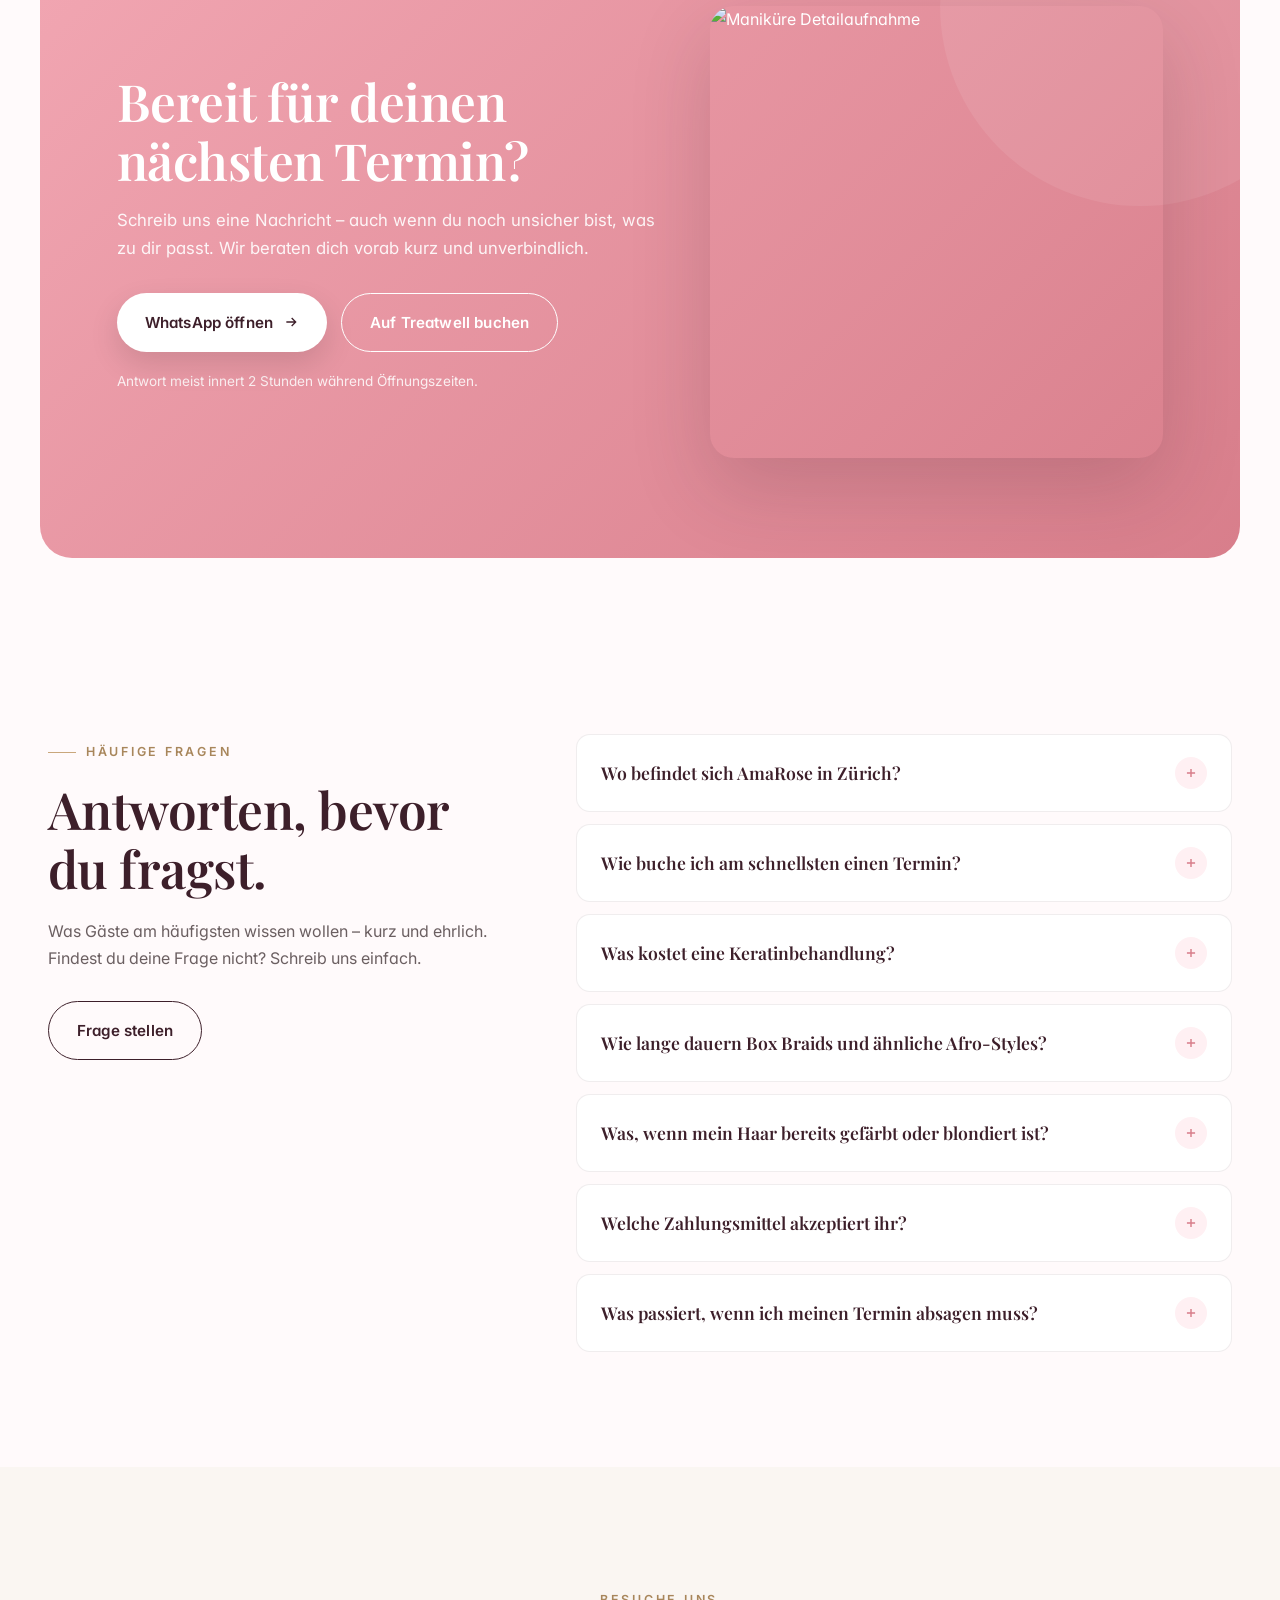
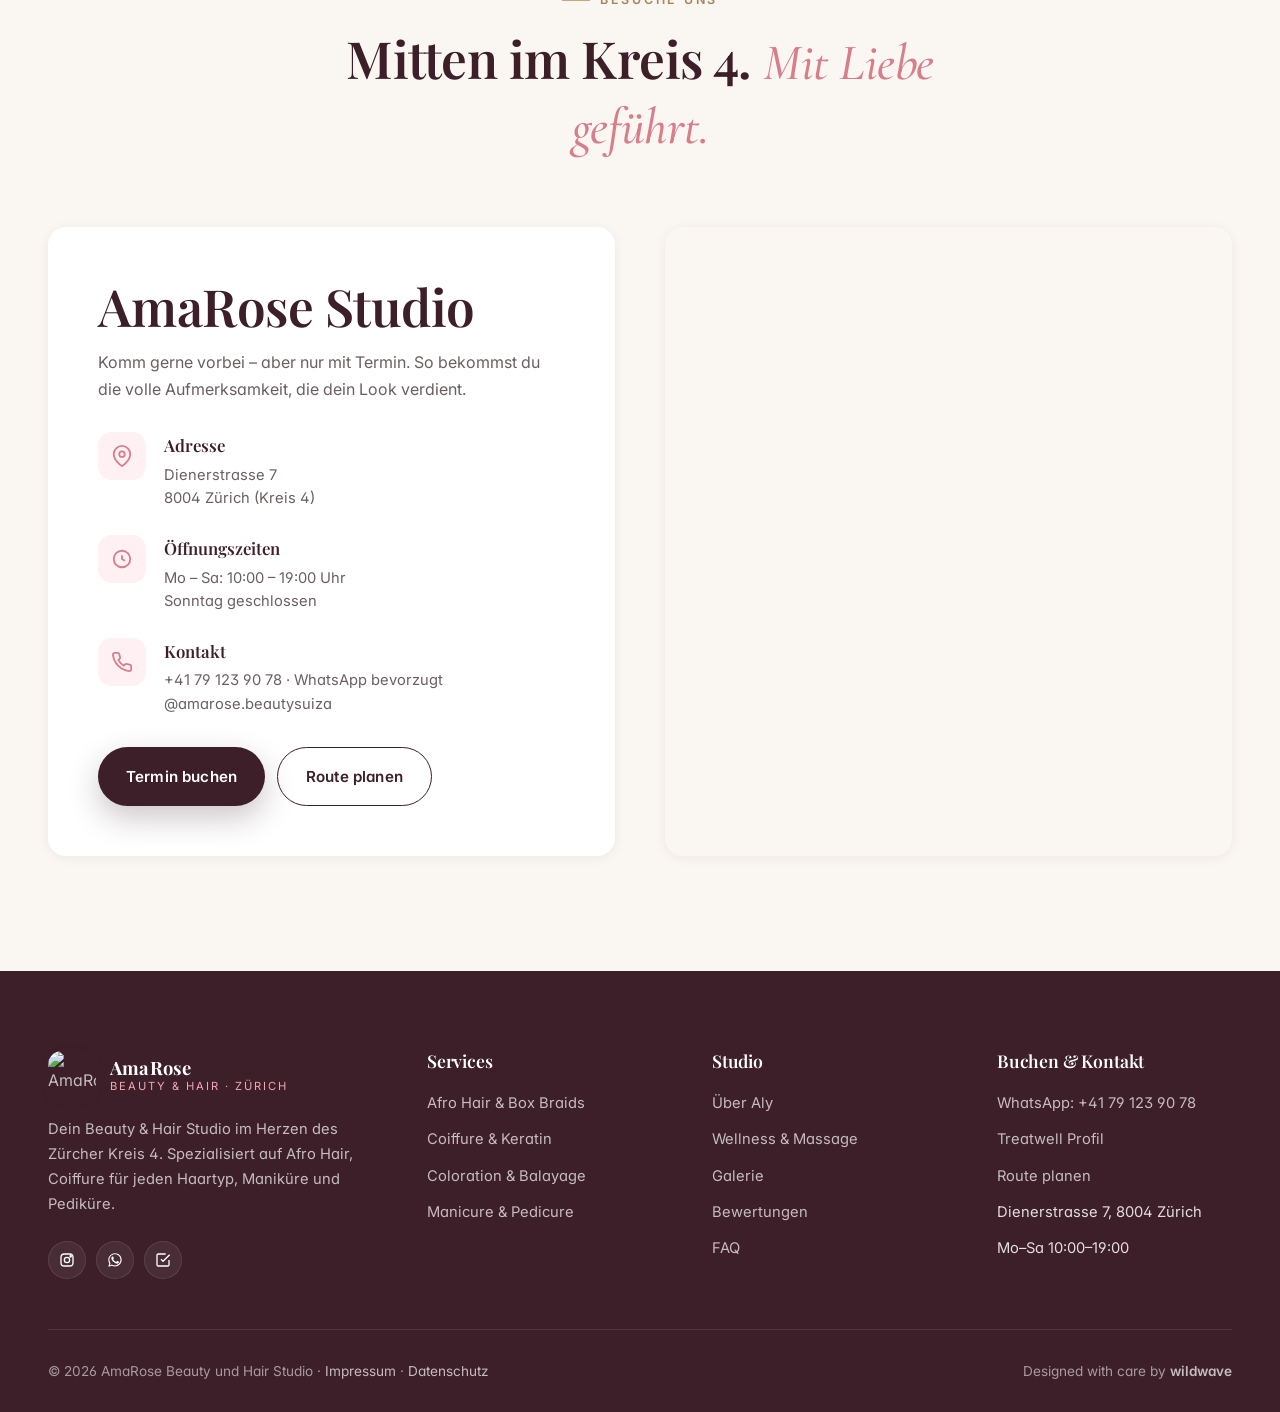
==== commit 5068a228: "Wellness: new image + responsive sizing (560px desktop, 280px mobile)" ====
--- a/index.html
+++ b/index.html
@@ -448,15 +448,15 @@
 ==================================== */
 .wellness{background:var(--rose-soft)}
 .wellness-grid{display:grid;grid-template-columns:1.1fr 1fr;gap:80px;align-items:center}
-.wellness-visual{position:relative;aspect-ratio:4/5;border-radius:24px;overflow:hidden;box-shadow:var(--shadow-lg)}
-.wellness-visual img{width:100%;height:100%;object-fit:cover;transition:transform .8s var(--ease)}
+.wellness-visual{position:relative;border-radius:24px;overflow:hidden;box-shadow:var(--shadow-lg);height:560px}
+.wellness-visual img{width:100%;height:100%;object-fit:cover;object-position:center top;transition:transform .8s var(--ease)}
 .wellness-visual:hover img{transform:scale(1.04)}
 .wellness-services{list-style:none;margin:30px 0;display:grid;gap:12px}
 .wellness-services li{display:flex;justify-content:space-between;align-items:baseline;padding:14px 0;border-bottom:1px solid var(--line);font-size:.95rem;color:var(--ink)}
 .wellness-services li:last-child{border-bottom:none}
 .wellness-services .svc-name{font-weight:500;color:var(--plum)}
 .wellness-services .svc-price{font-family:'Playfair Display',serif;font-size:1rem;color:var(--gold-deep);font-weight:600;white-space:nowrap;margin-left:16px}
-@media(max-width:900px){.wellness-grid{grid-template-columns:1fr;gap:40px}.wellness-visual{max-height:400px}}
+@media(max-width:900px){.wellness-grid{grid-template-columns:1fr;gap:40px}.wellness-visual{height:280px;border-radius:18px}}
 
 /* ====================================
    PROCESS
@@ -1275,7 +1275,7 @@
         </a>
       </div>
       <div class="wellness-visual reveal reveal-d1">
-        <img src="https://res.cloudinary.com/dtzpydtdg/image/upload/v1789425788/693d7a30-b08d-11f1-87c7-2fa7813cc8cf_s1fgff.png" alt="Wellness und Massage bei AmaRose Zürich Kreis 4" loading="lazy" decoding="async">
+        <img src="https://res.cloudinary.com/dtzpydtdg/image/upload/v1789426299/c4e4ce50-b08e-11f1-87c7-2fa7813cc8cf_scax3r.jpg" alt="Wellness und Massage bei AmaRose Zürich Kreis 4" loading="lazy" decoding="async">
       </div>
     </div>
   </div>
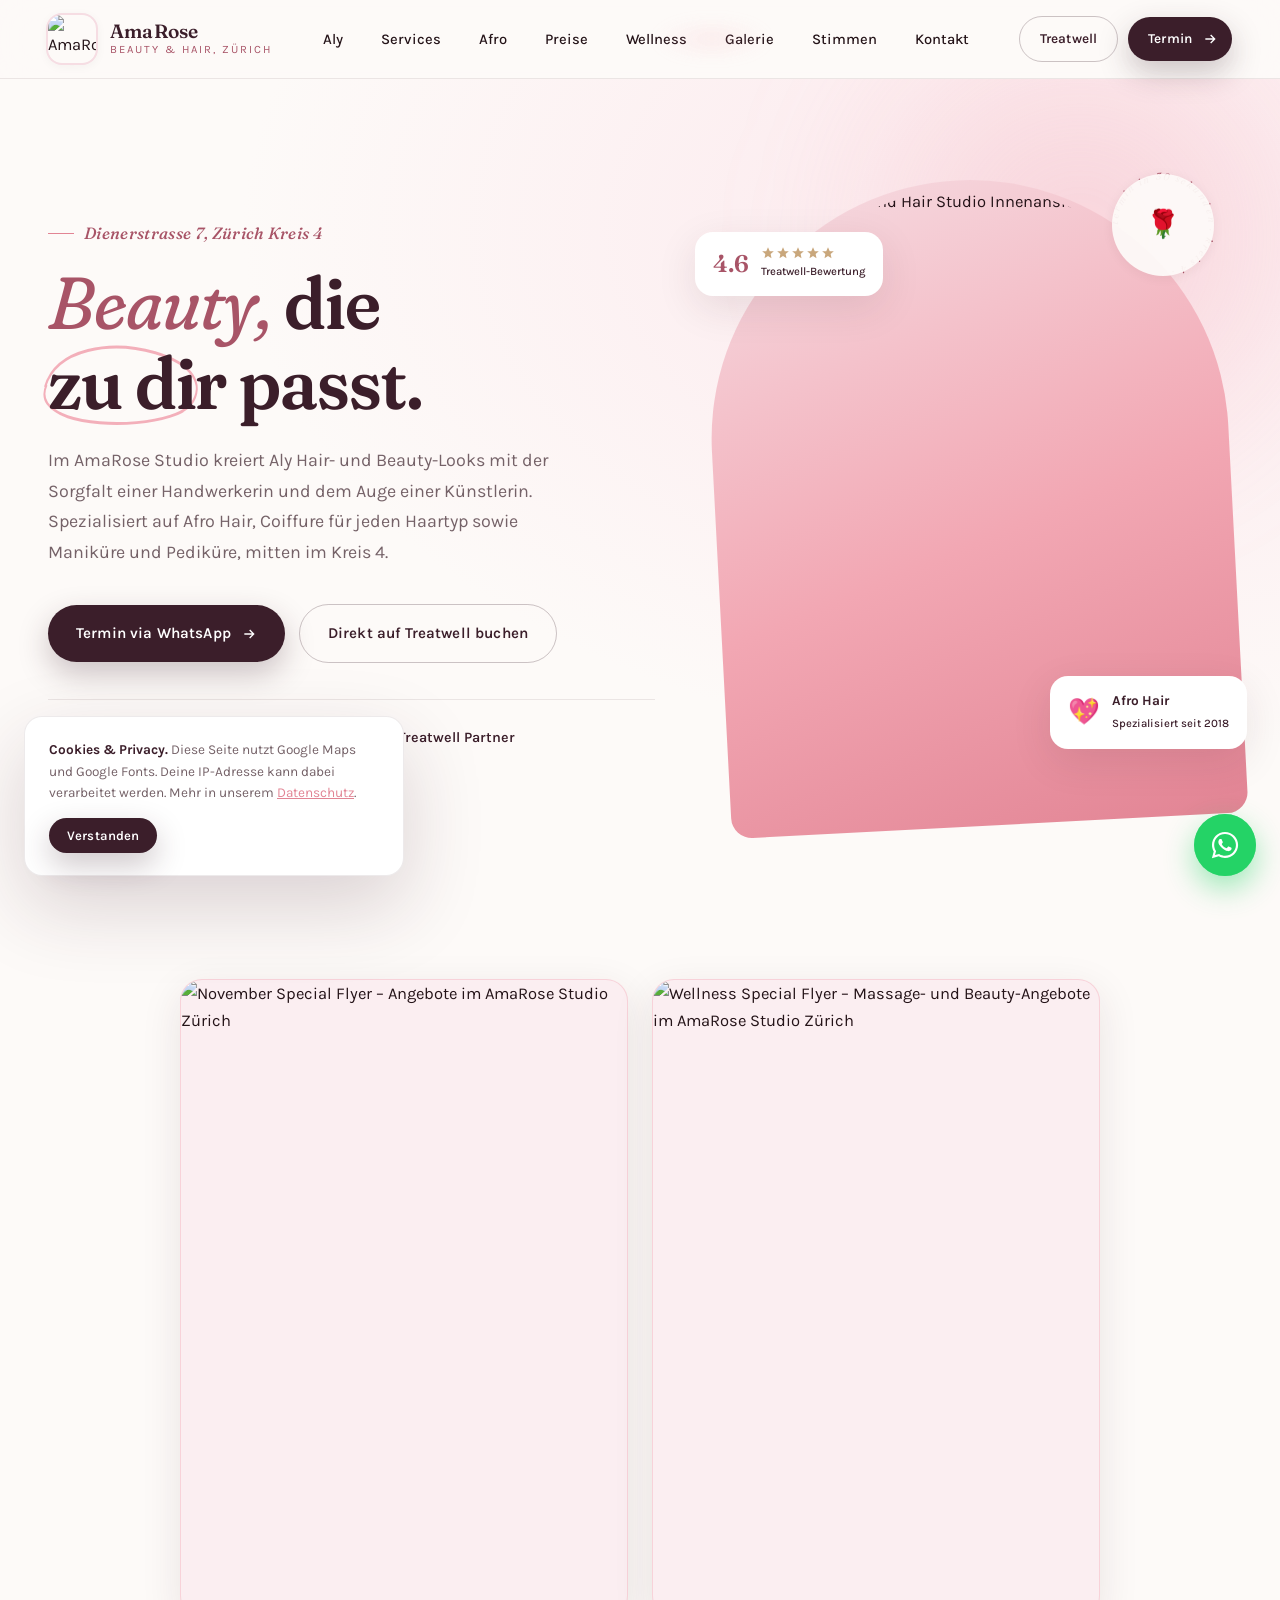
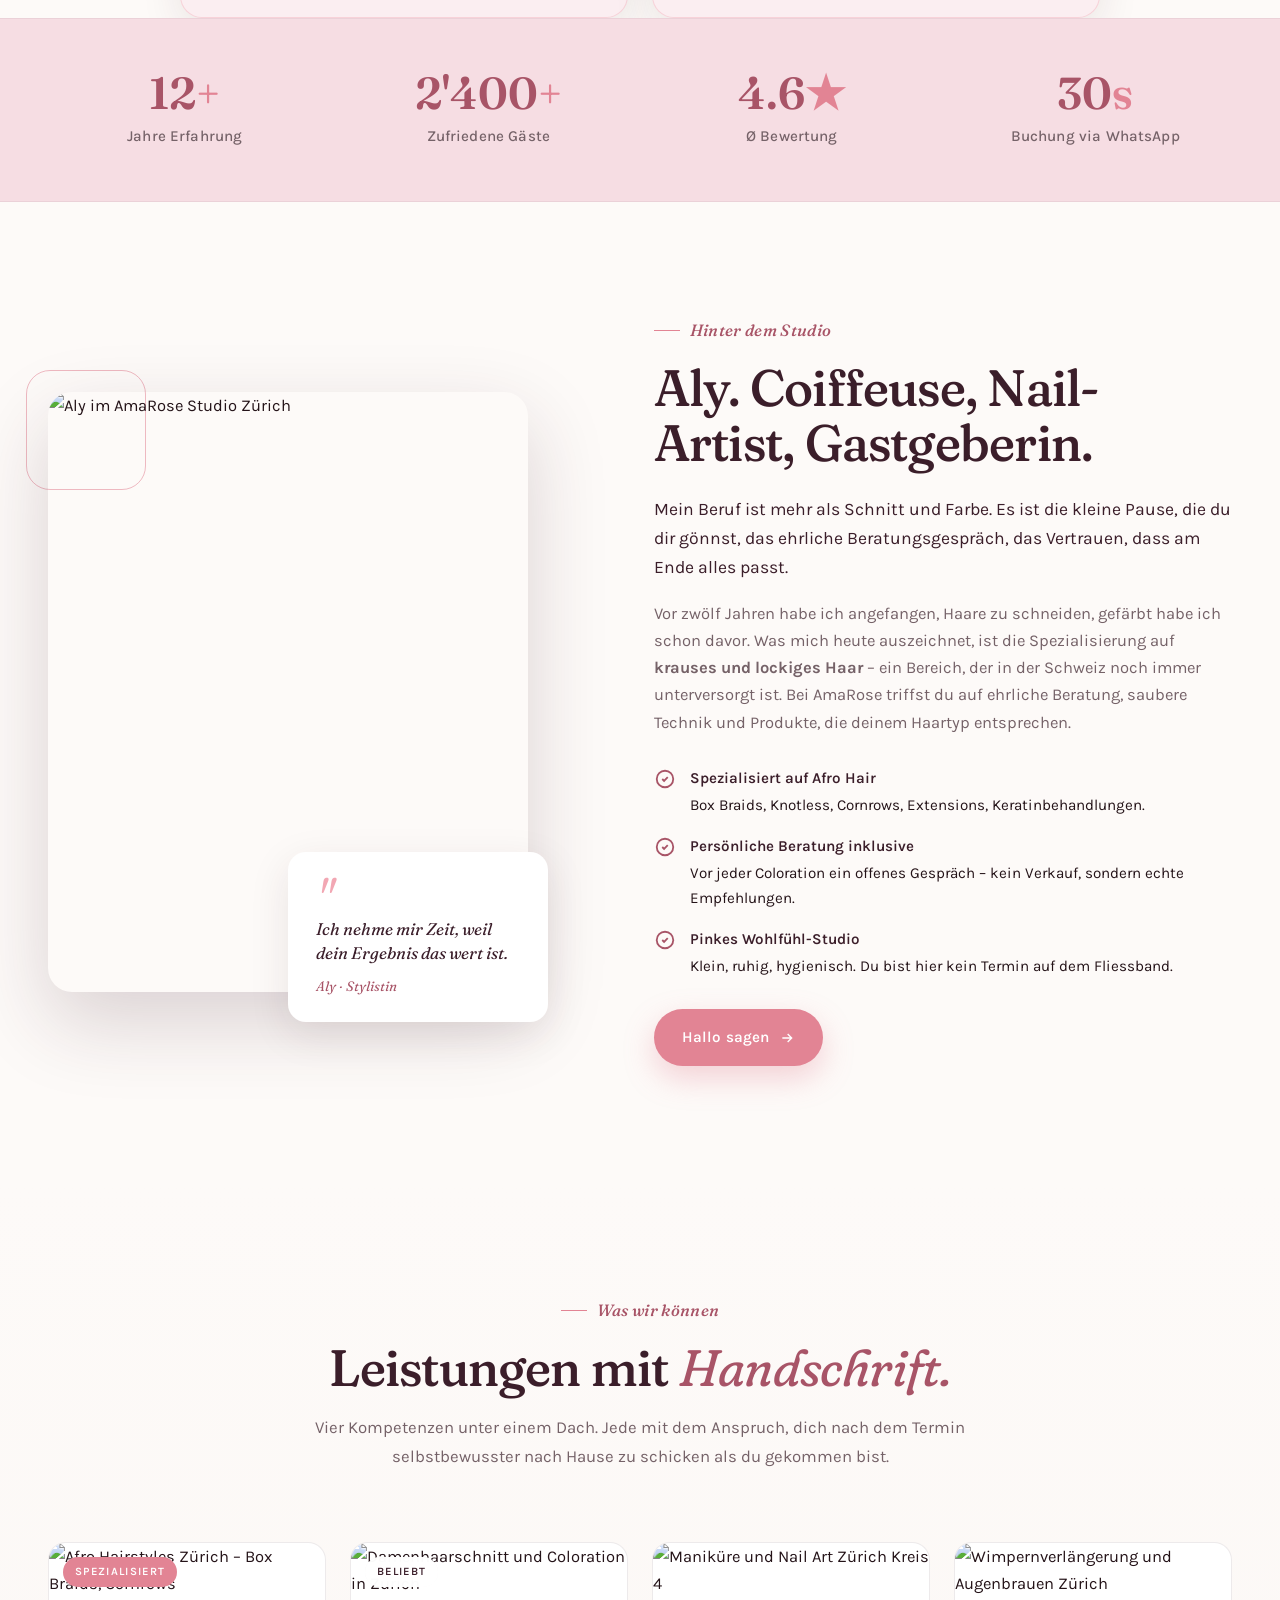
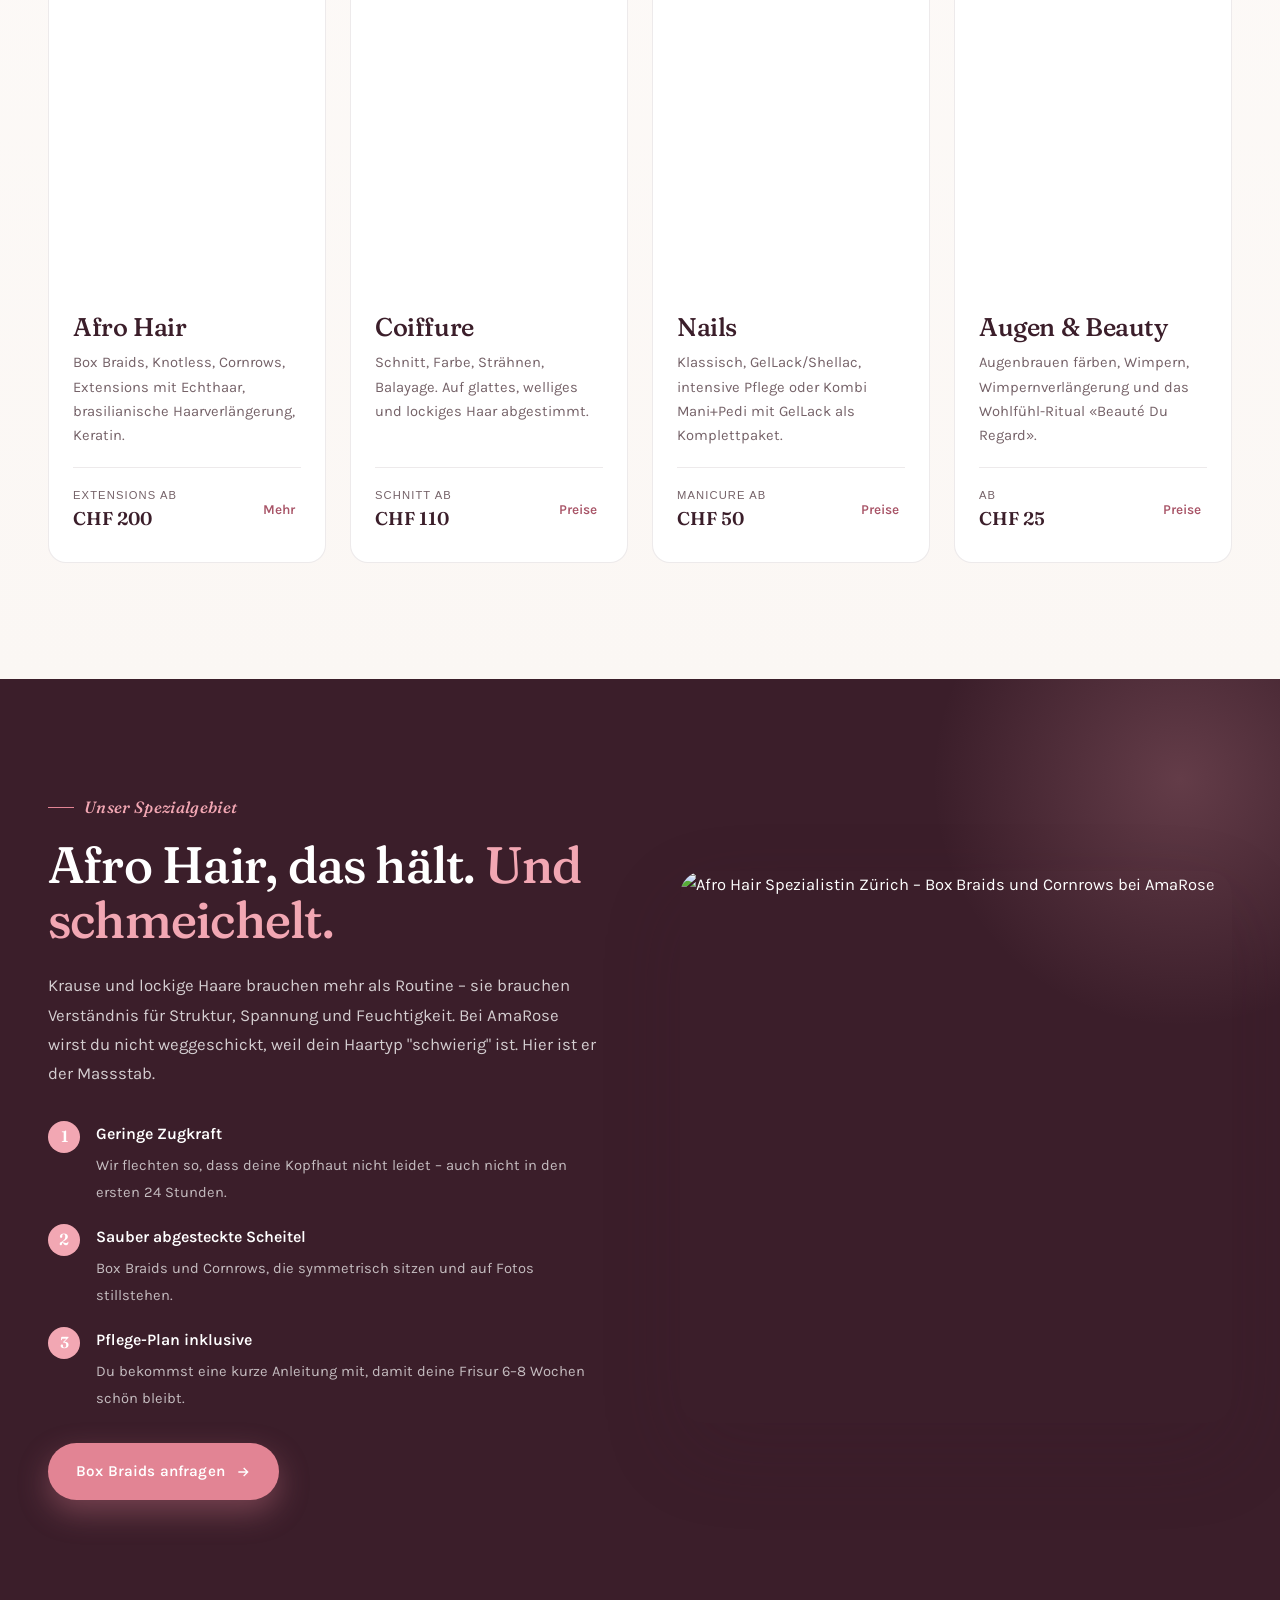
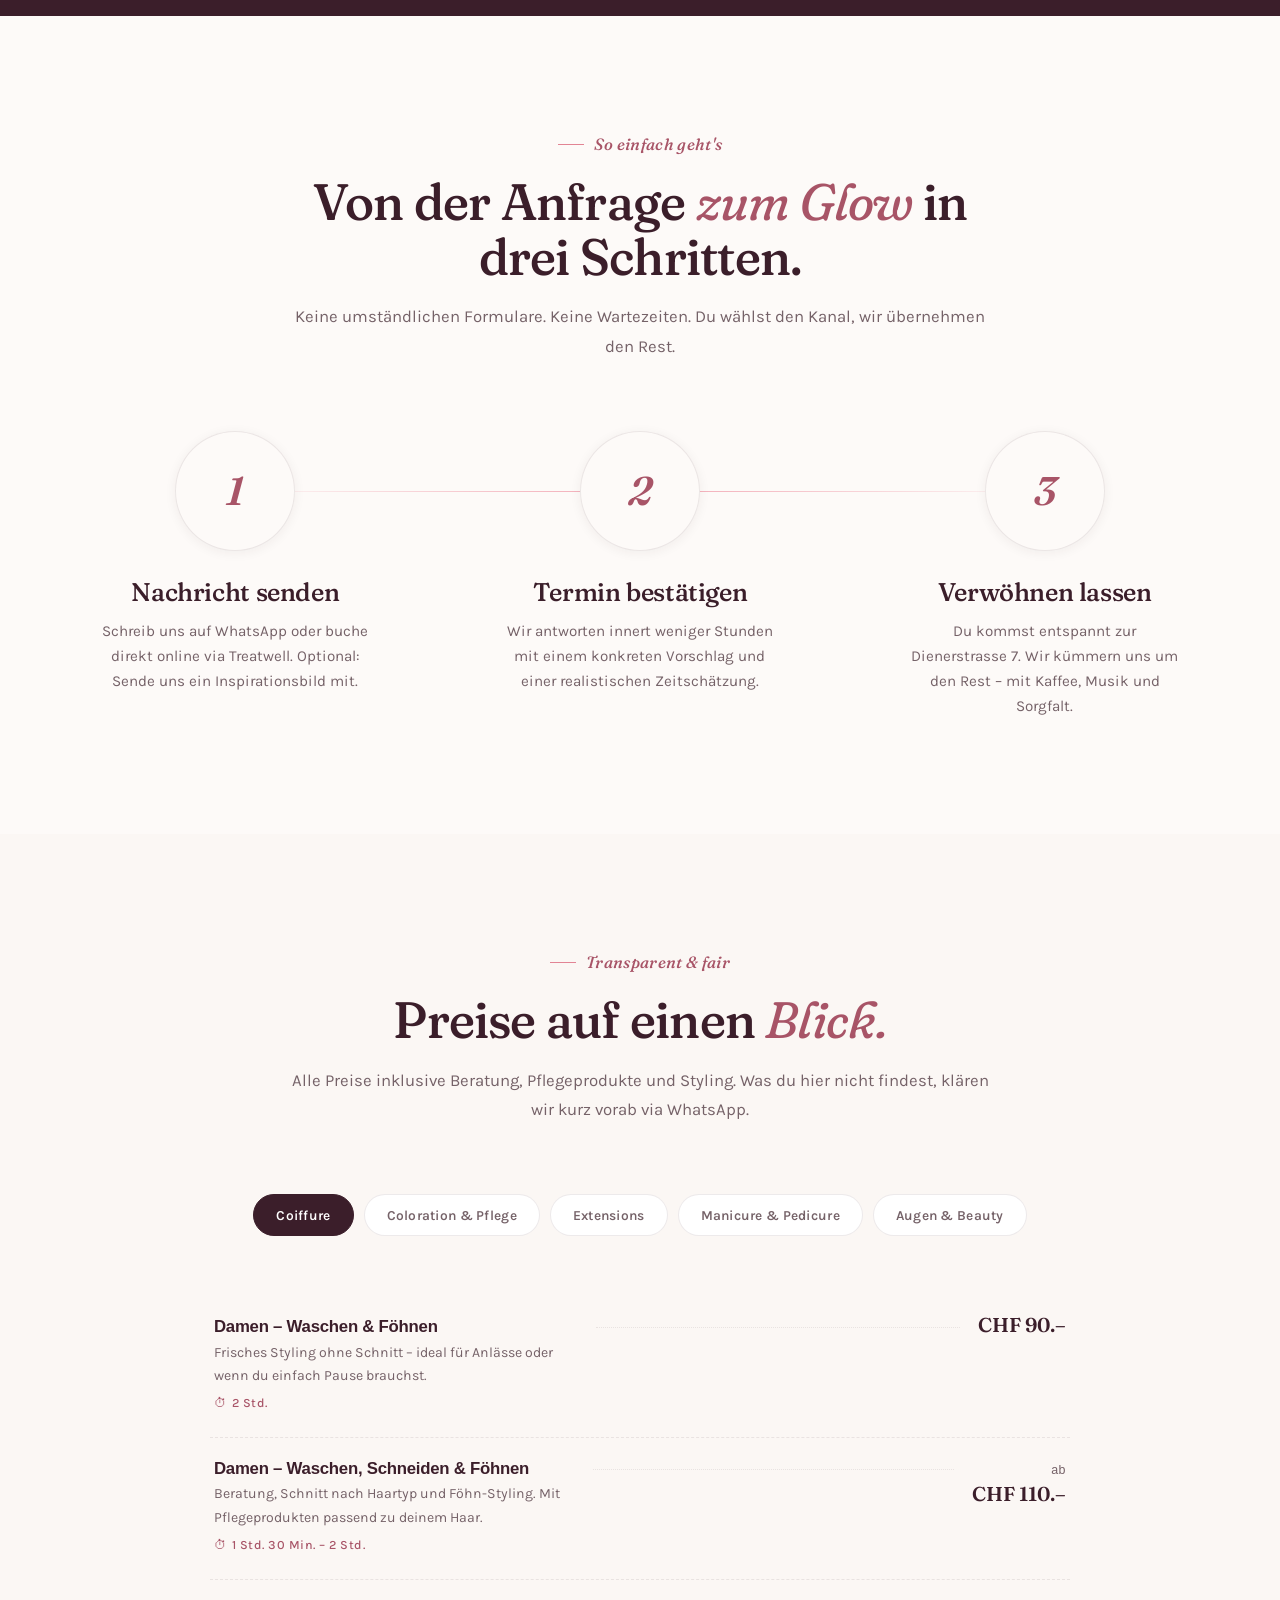
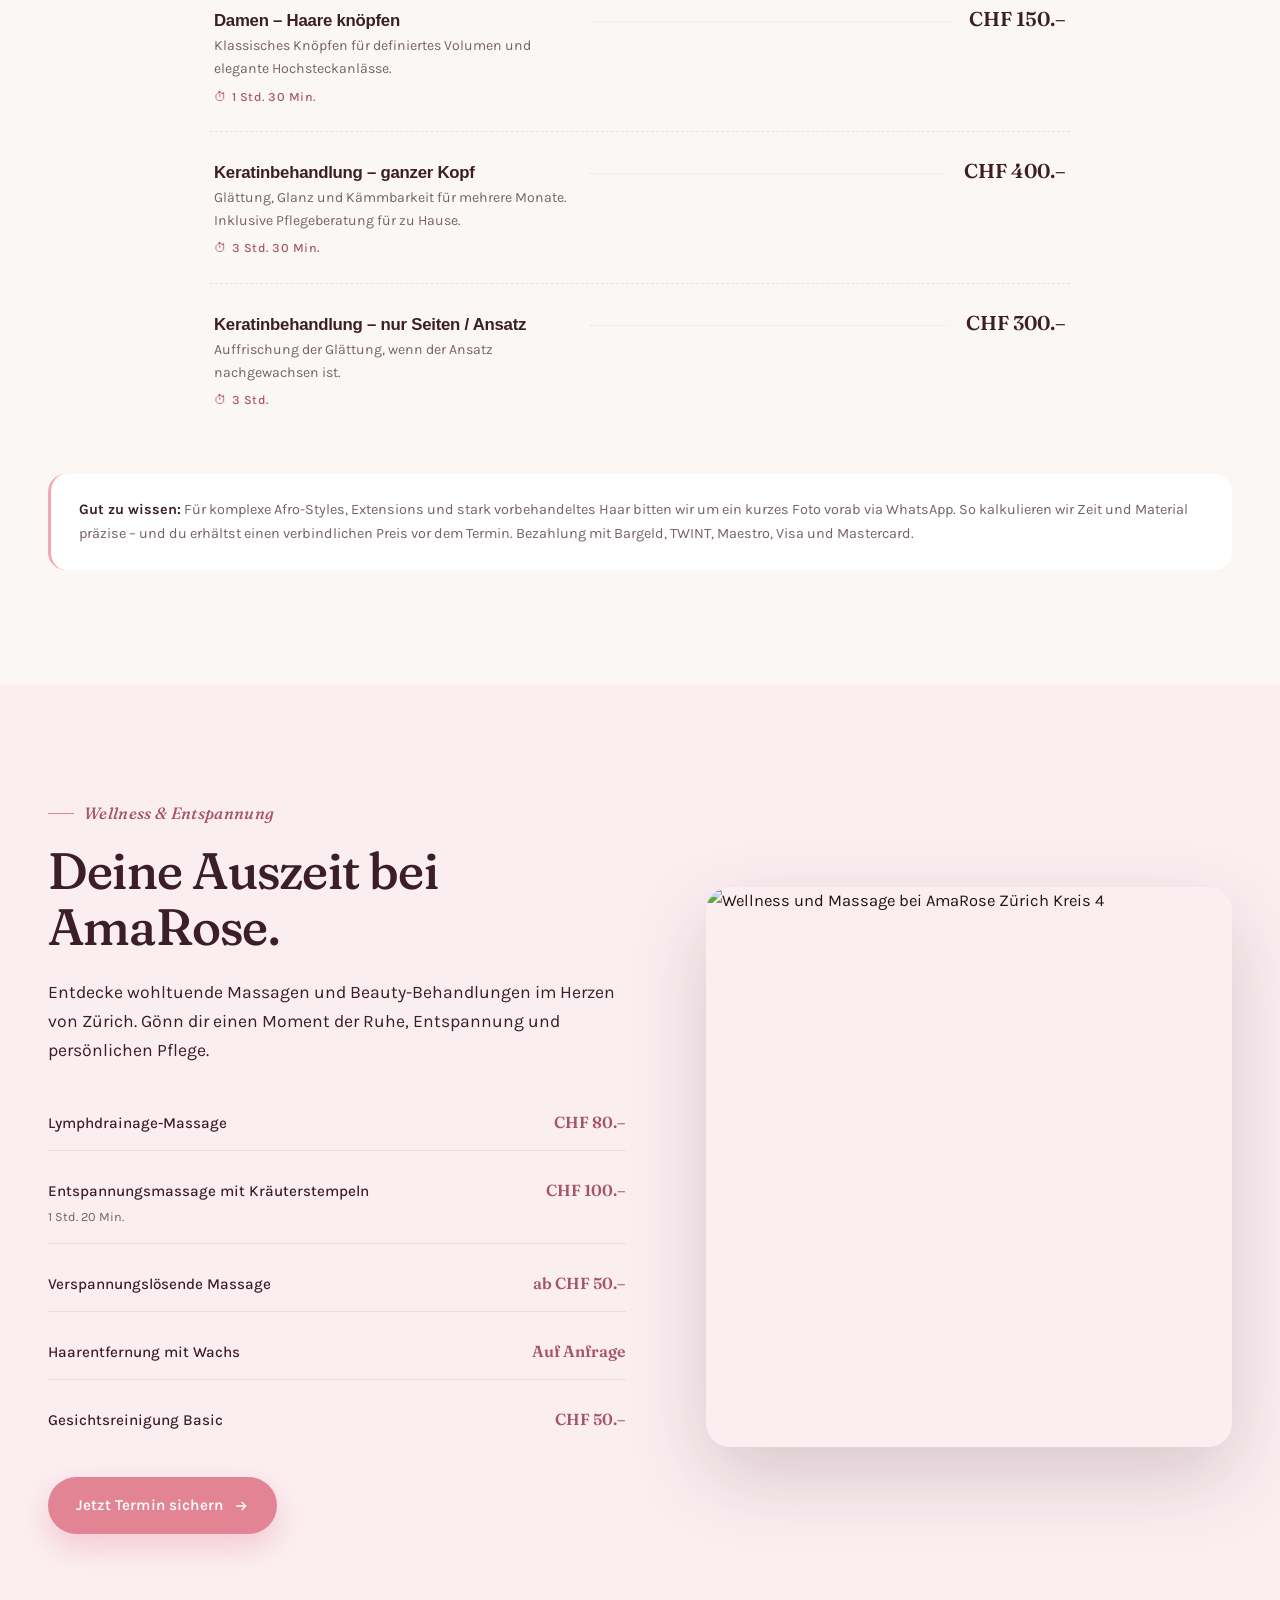
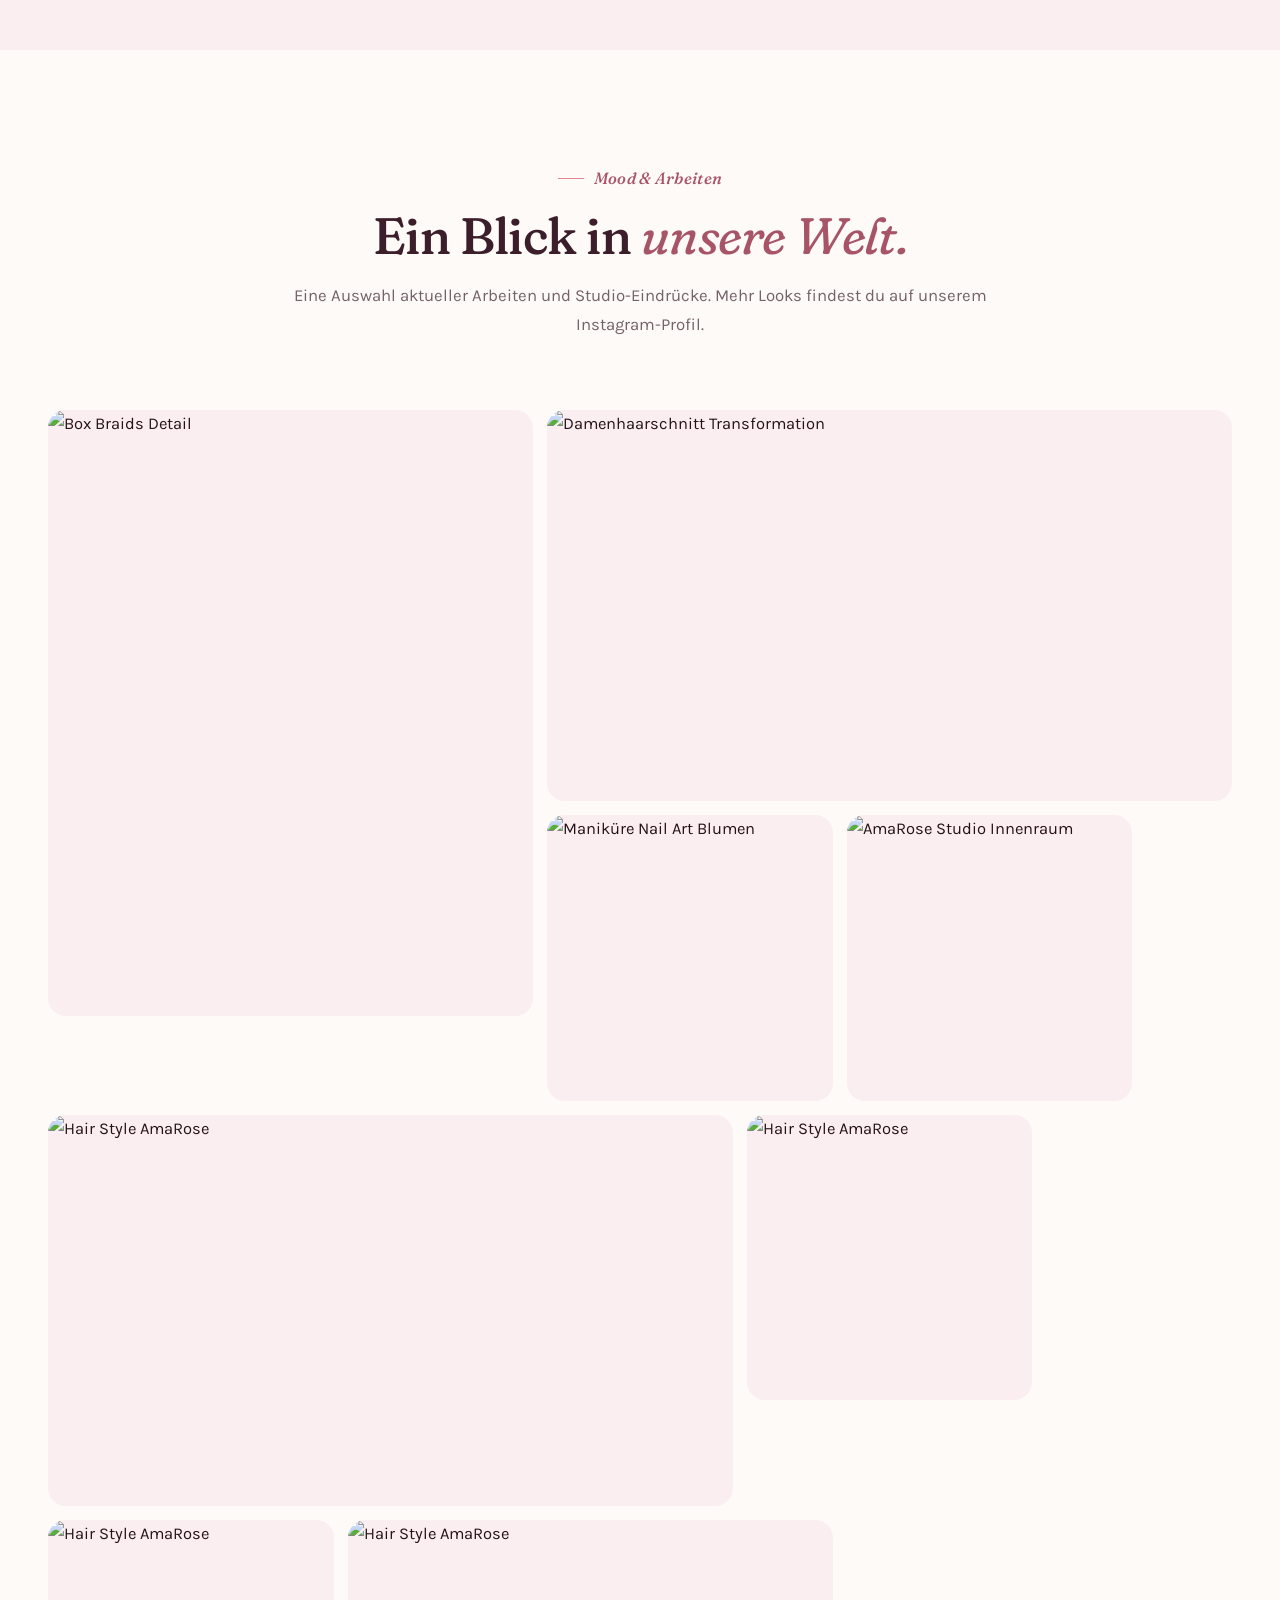
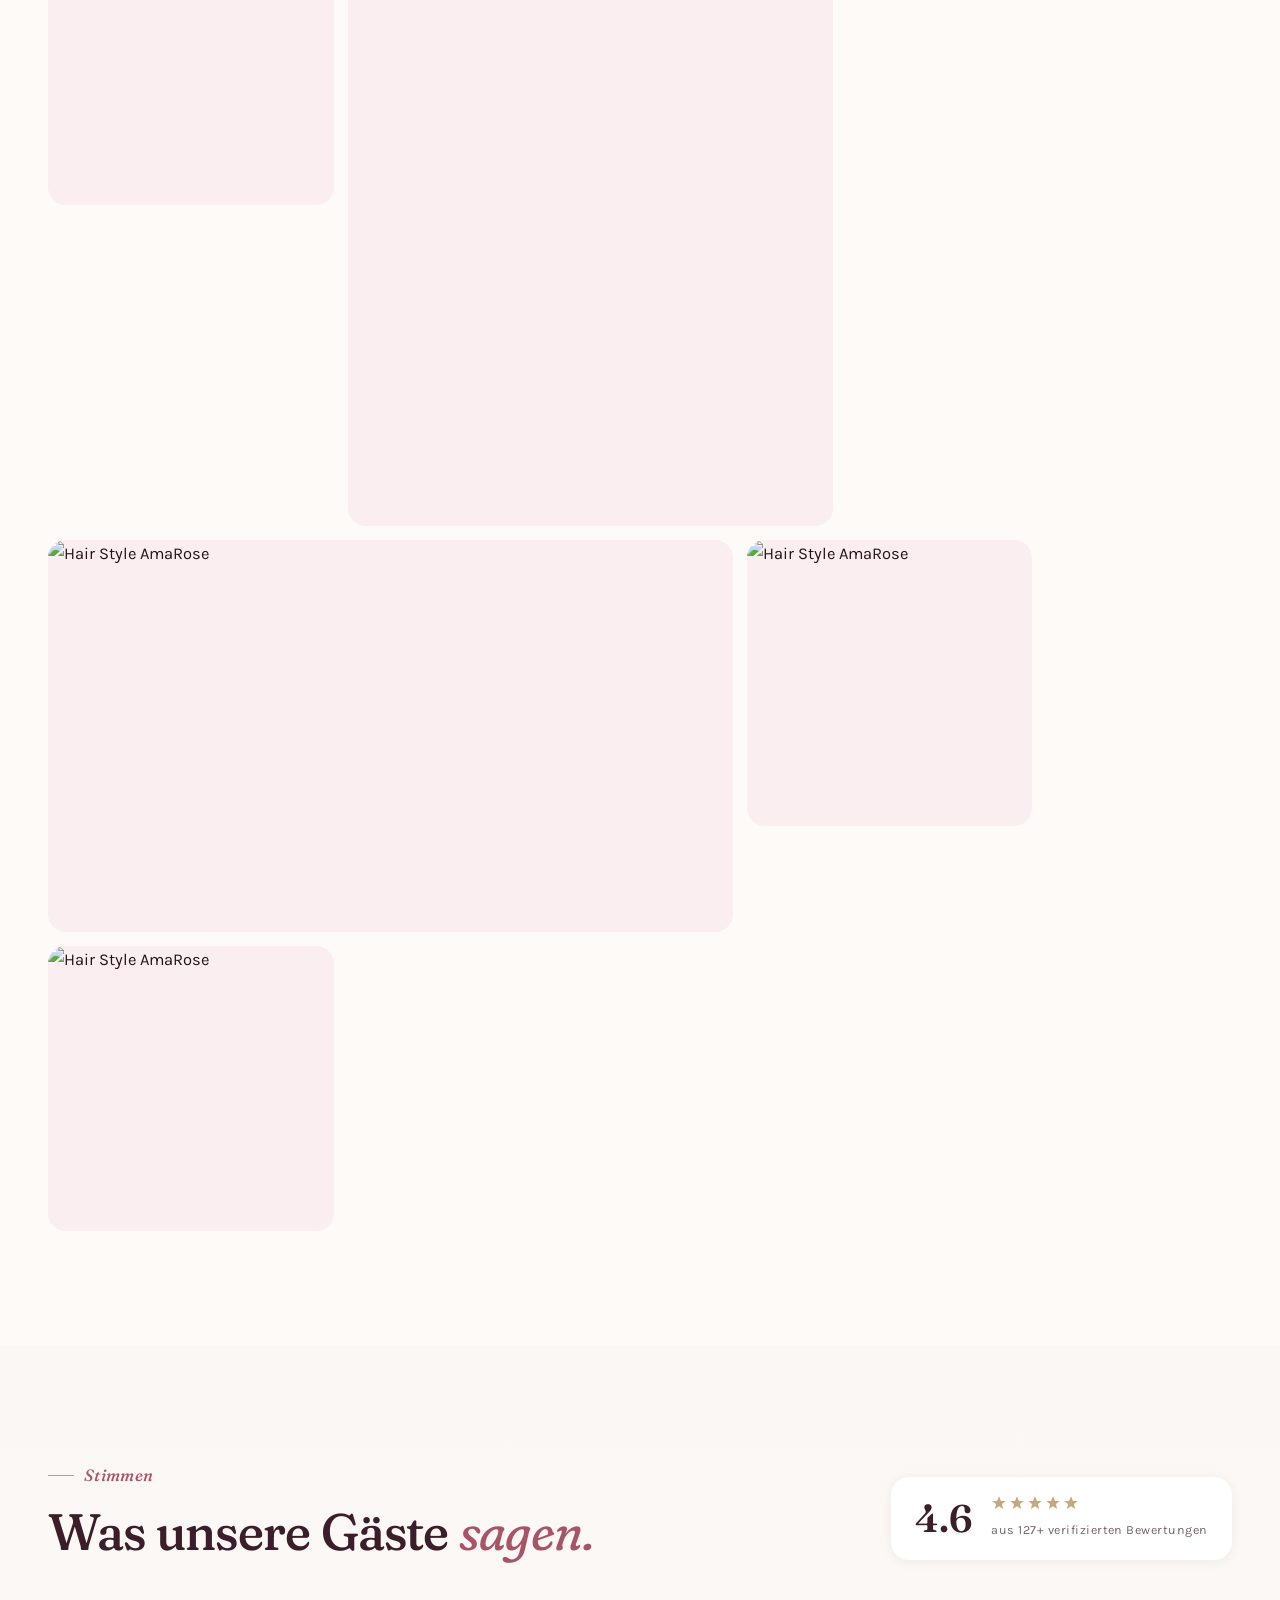
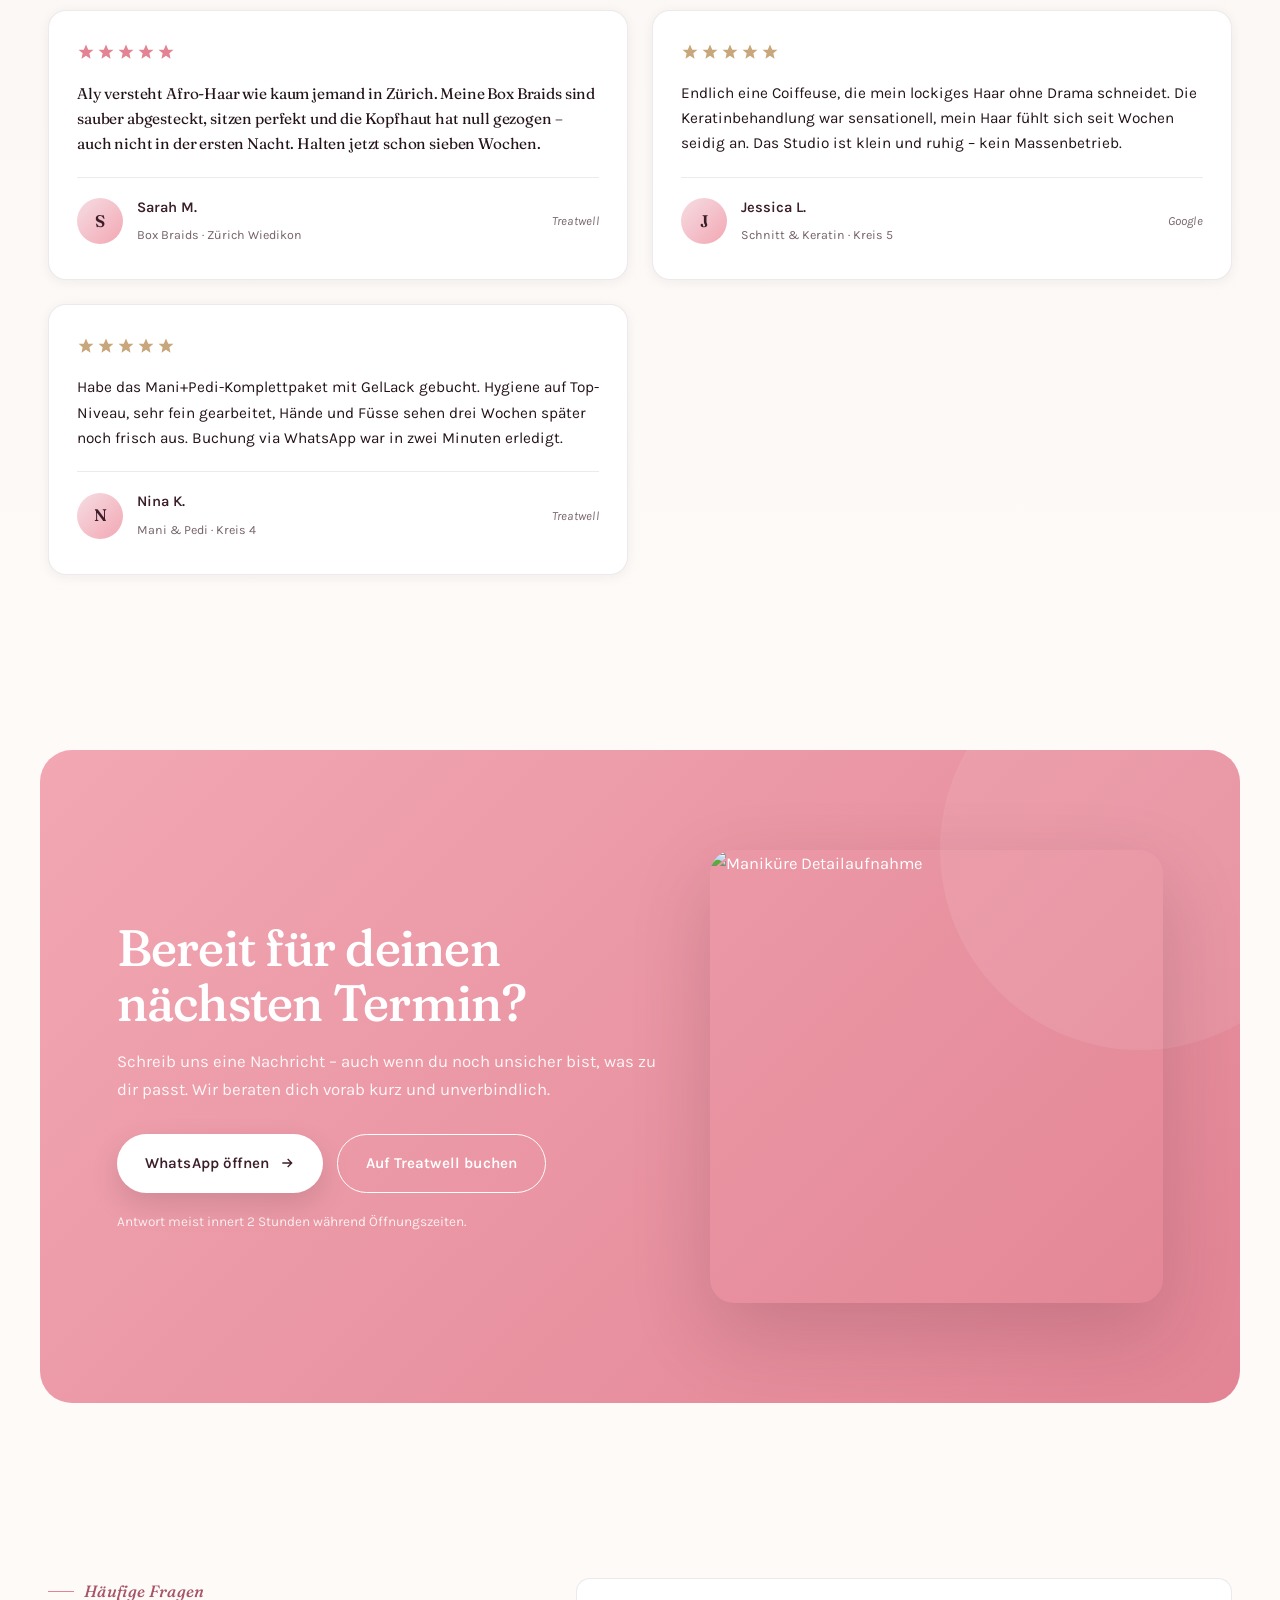
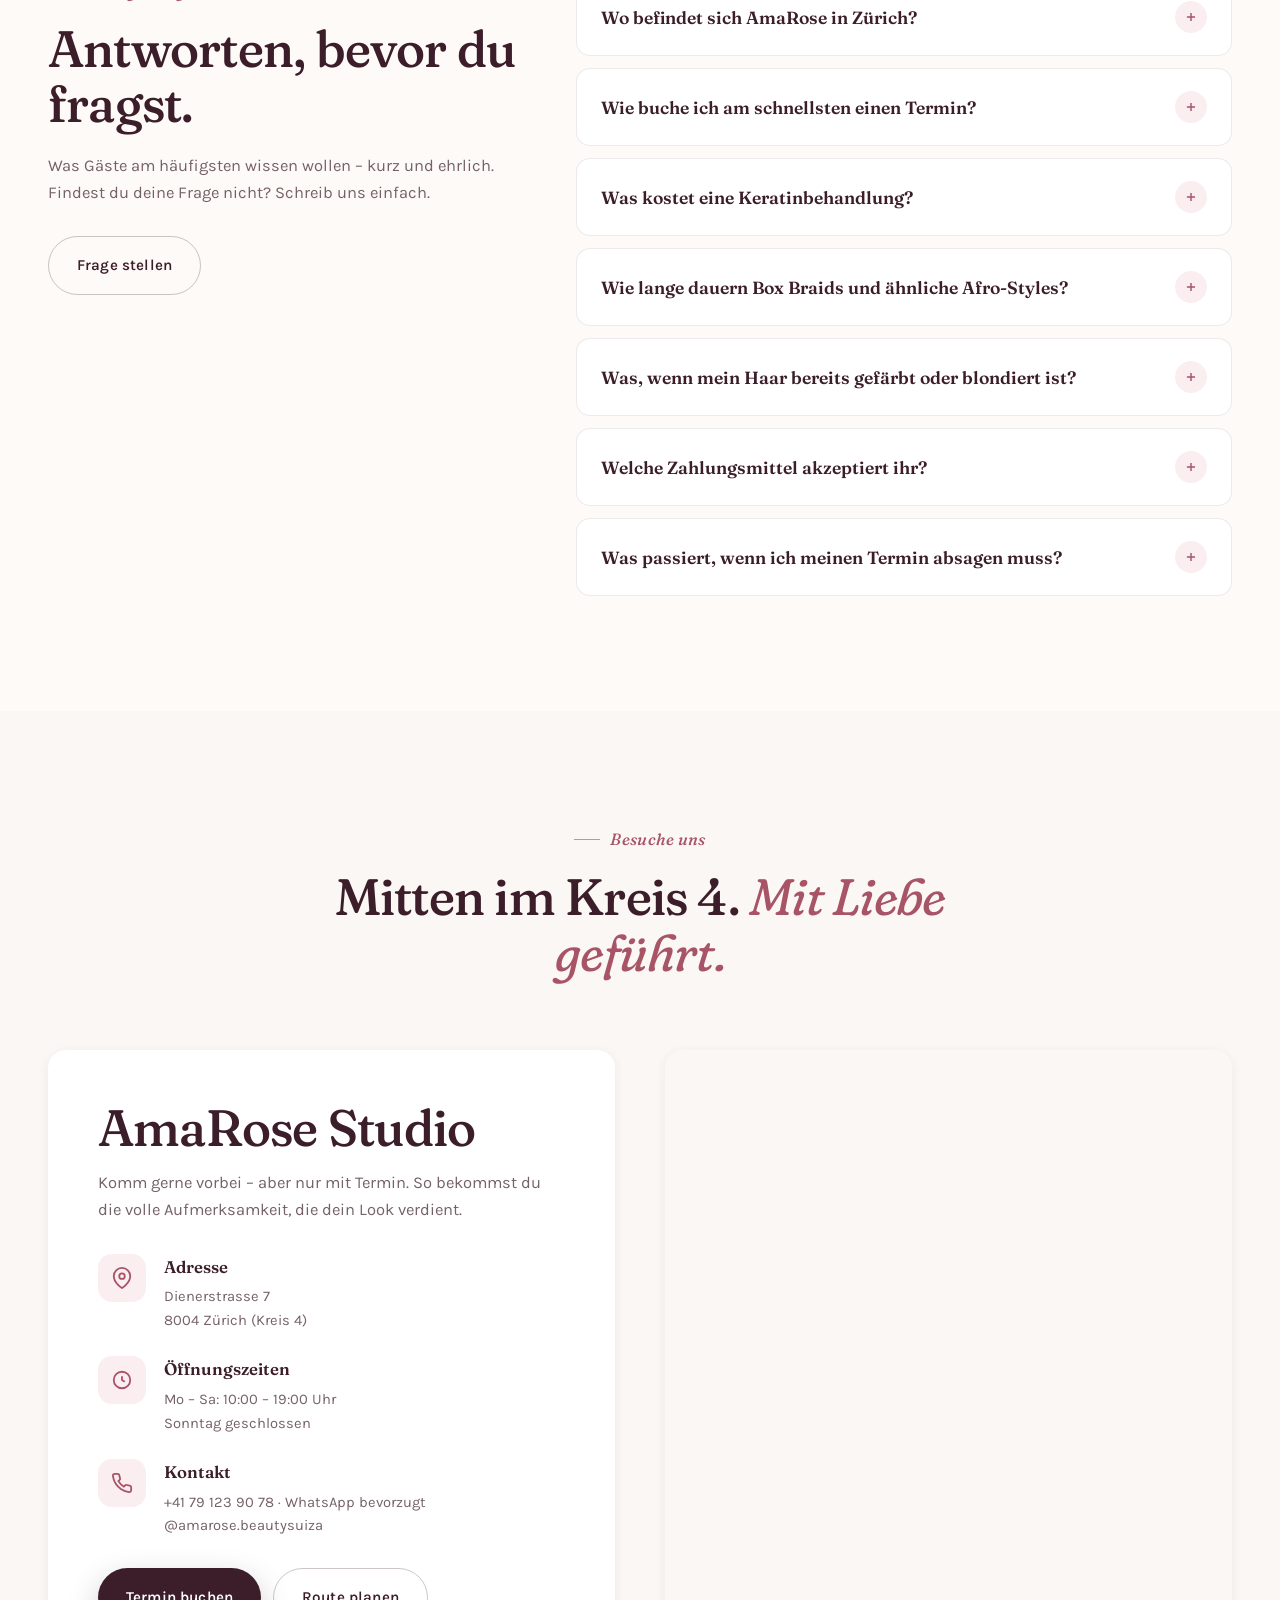
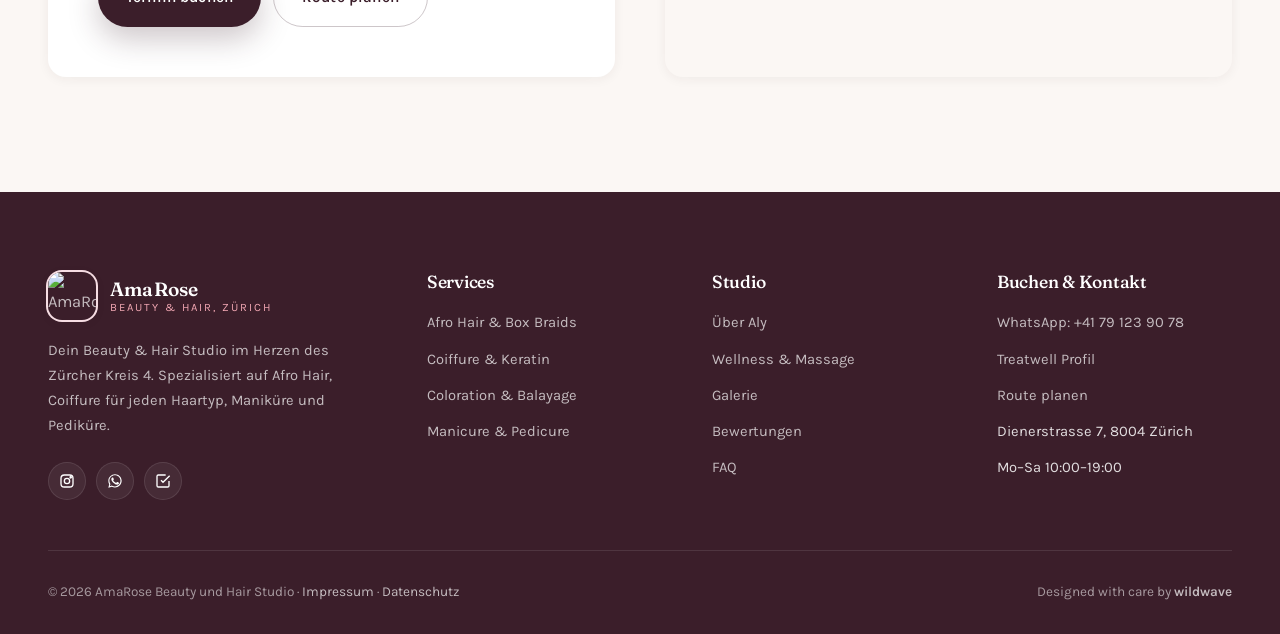
==== commit 2d010df5: "Redesign landing page with Rosé-Atelier theme and add specials flyers Switch to Fraunces/Karla typog" ====
--- a/index.html
+++ b/index.html
@@ -46,8 +46,8 @@
 <link rel="preconnect" href="https://fonts.googleapis.com">
 <link rel="preconnect" href="https://fonts.gstatic.com" crossorigin>
 <link rel="preconnect" href="https://z-cdn-media.chatglm.cn" crossorigin>
-<link rel="preload" as="style" href="https://fonts.googleapis.com/css2?family=Playfair+Display:ital,wght@0,400;0,600;0,700;0,800;1,400&family=Inter:wght@300;400;500;600;700&family=Cormorant+Garamond:ital,wght@1,400;1,500&display=swap">
-<link href="https://fonts.googleapis.com/css2?family=Playfair+Display:ital,wght@0,400;0,600;0,700;0,800;1,400&family=Inter:wght@300;400;500;600;700&family=Cormorant+Garamond:ital,wght@1,400;1,500&display=swap" rel="stylesheet">
+<link rel="preload" as="style" href="https://fonts.googleapis.com/css2?family=Fraunces:ital,opsz,wght,SOFT,WONK@0,9..144,300..700,0..100,0..1;1,9..144,300..700,0..100,0..1&family=Karla:ital,wght@0,300..700;1,300..700&display=swap">
+<link href="https://fonts.googleapis.com/css2?family=Fraunces:ital,opsz,wght,SOFT,WONK@0,9..144,300..700,0..100,0..1;1,9..144,300..700,0..100,0..1&family=Karla:ital,wght@0,300..700;1,300..700&display=swap" rel="stylesheet">
 
 <!-- ============================== -->
 <!--   SCHEMA.ORG (SEO + AEO + GEO)  -->
@@ -184,19 +184,21 @@
 ==================================== */
 :root{
   --rose:#F2A7B3;
-  --rose-deep:#D87E8B;
-  --rose-soft:#FFF0F3;
-  --cream:#FAF6F2;
-  --ivory:#FFFAFB;
+  --rose-deep:#E28494;
+  --rose-ink:#A85467;
+  --rose-soft:#FBEEF1;
+  --blush:#F6DDE3;
+  --cream:#FBF7F4;
+  --ivory:#FDFAF8;
   --gold:#C9A77C;
   --gold-deep:#A8865B;
-  --plum:#3D1F2A;
-  --ink:#1A1414;
-  --grey:#6B5F61;
-  --line:rgba(61,31,42,.08);
-  --shadow-sm:0 2px 12px rgba(61,31,42,.06);
-  --shadow-md:0 12px 40px rgba(61,31,42,.10);
-  --shadow-lg:0 30px 80px rgba(61,31,42,.18);
+  --plum:#3B1E2A;
+  --ink:#241318;
+  --grey:#756268;
+  --line:rgba(59,30,42,.09);
+  --shadow-sm:0 2px 12px rgba(59,30,42,.06);
+  --shadow-md:0 12px 40px rgba(59,30,42,.10);
+  --shadow-lg:0 30px 80px rgba(59,30,42,.18);
   --radius:18px;
   --ease:cubic-bezier(.22,1,.36,1);
   --container:1240px;
@@ -206,11 +208,10 @@
 *,*::before,*::after{margin:0;padding:0;box-sizing:border-box}
 html{scroll-behavior:smooth;-webkit-text-size-adjust:100%;scroll-padding-top:90px}
 body{
-  font-family:'Inter',system-ui,-apple-system,sans-serif;
-  font-size:16px;line-height:1.65;
+  font-family:'Karla',system-ui,-apple-system,sans-serif;
+  font-size:16.5px;line-height:1.65;
   color:var(--ink);background:var(--ivory);
   overflow-x:hidden;-webkit-font-smoothing:antialiased;
-  font-feature-settings:"ss01","cv11";
 }
 body.no-scroll{overflow:hidden}
 img,svg{max-width:100%;height:auto;display:block}
@@ -219,17 +220,17 @@
 ::selection{background:var(--rose);color:var(--plum)}
 
 /* Typography */
-h1,h2,h3,h4{font-family:'Playfair Display',Georgia,serif;font-weight:600;line-height:1.15;letter-spacing:-.01em;color:var(--plum)}
-h1{font-size:clamp(2.4rem,6vw,4.6rem);font-weight:700}
+h1,h2,h3,h4{font-family:'Fraunces',Georgia,serif;font-weight:500;line-height:1.08;letter-spacing:-.015em;color:var(--plum);font-variation-settings:"SOFT" 60,"WONK" 0}
+h1{font-size:clamp(2.5rem,6vw,4.6rem);font-weight:600}
 h2{font-size:clamp(2rem,4.2vw,3.2rem)}
 h3{font-size:clamp(1.3rem,2vw,1.6rem)}
 .eyebrow{
-  font-family:'Inter',sans-serif;text-transform:uppercase;letter-spacing:.22em;
-  font-size:.78rem;font-weight:600;color:var(--gold-deep);
-  display:inline-flex;align-items:center;gap:10px;margin-bottom:18px;
-}
-.eyebrow::before{content:"";width:28px;height:1px;background:var(--gold)}
-.script{font-family:'Cormorant Garamond',serif;font-style:italic;font-weight:400;color:var(--rose-deep)}
+  font-family:'Fraunces',serif;font-style:italic;text-transform:none;letter-spacing:.02em;
+  font-size:1.02rem;font-weight:500;color:var(--rose-ink);
+  display:inline-flex;align-items:baseline;gap:10px;margin-bottom:16px;
+}
+.eyebrow::before{content:"";width:26px;height:1px;background:var(--rose-deep);align-self:center}
+.script{font-family:'Fraunces',serif;font-style:italic;font-weight:400;color:var(--rose-ink)}
 
 .container{max-width:var(--container);margin:0 auto;padding:0 28px;width:100%}
 section{padding:clamp(70px,9vw,130px) 0;position:relative}
@@ -247,38 +248,56 @@
   position:relative;overflow:hidden;cursor:pointer;
   white-space:nowrap;
 }
-.btn--primary{background:var(--plum);color:#fff;box-shadow:0 12px 30px rgba(61,31,42,.25)}
-.btn--primary:hover{background:var(--ink);transform:translateY(-2px);box-shadow:0 18px 40px rgba(61,31,42,.35)}
-.btn--gold{background:linear-gradient(135deg,var(--gold) 0%,var(--gold-deep) 100%);color:#fff;box-shadow:0 12px 30px rgba(168,134,91,.35)}
-.btn--gold:hover{transform:translateY(-2px);box-shadow:0 18px 40px rgba(168,134,91,.45)}
-.btn--ghost{background:transparent;color:var(--plum);border:1.5px solid var(--plum)}
-.btn--ghost:hover{background:var(--plum);color:#fff}
+.btn--primary{background:var(--plum);color:#fff;box-shadow:0 12px 30px rgba(59,30,42,.25)}
+.btn--primary:hover{background:var(--rose-ink);transform:translateY(-2px);box-shadow:0 18px 40px rgba(59,30,42,.35)}
+.btn--gold{background:var(--rose-deep);color:#fff;box-shadow:0 12px 30px rgba(226,132,148,.35)}
+.btn--gold:hover{background:var(--rose-ink);transform:translateY(-2px);box-shadow:0 18px 40px rgba(168,84,103,.45)}
+.btn--ghost{background:transparent;color:var(--plum);border:1.5px solid rgba(59,30,42,.25)}
+.btn--ghost:hover{background:var(--rose-soft);color:var(--plum);border-color:var(--rose-deep)}
 .btn--white{background:#fff;color:var(--plum);box-shadow:0 12px 30px rgba(0,0,0,.12)}
 .btn--white:hover{transform:translateY(-2px);background:var(--cream)}
 .btn svg{width:16px;height:16px;transition:transform .3s var(--ease)}
 .btn:hover svg{transform:translateX(3px)}
 
+/* ====================================================
+   ROSÉ ATELIER — Signatur-Elemente
+==================================================== */
+
+/* Kreisförmiger Text-Stempel im Hero */
+.stamp-wrap{position:absolute;top:-14px;right:10px;width:118px;height:118px;z-index:3}
+.stamp-wrap svg{width:100%;height:100%;animation:spin 22s linear infinite}
+@keyframes spin{to{transform:rotate(360deg)}}
+.stamp-center{position:absolute;inset:0;display:flex;align-items:center;justify-content:center;font-size:1.7rem}
+.stamp-wrap::before{content:"";position:absolute;inset:8px;border-radius:50%;background:rgba(253,250,248,.94);box-shadow:var(--shadow-sm)}
+@media (prefers-reduced-motion: reduce){.stamp-wrap svg{animation:none}}
+
+/* Handgezeichnete Ellipse um Schlüsselwörter */
+.scribble{position:relative;display:inline-block;z-index:1}
+.scribble svg{position:absolute;inset:-12% -9%;width:118%;height:124%;z-index:-1;overflow:visible}
+.scribble path{fill:none;stroke:var(--rose);stroke-width:2.4;opacity:.9}
+
+/* Kapitälchen-freie Meta-Zeile mit Punkten — dezente Inter-Schrift für Daten */
+.meta-small{font-size:.88rem;color:var(--grey)}
+.meta-small strong{color:var(--plum);font-weight:600}
+
 /* ====================================
    HEADER / NAV
 ==================================== */
 .header{
   position:sticky;top:0;z-index:100;
-  background:rgba(255,250,251,.85);
+  background:rgba(253,250,248,.85);
   backdrop-filter:saturate(180%) blur(20px);
   -webkit-backdrop-filter:saturate(180%) blur(20px);
   border-bottom:1px solid var(--line);
   transition:all .3s var(--ease);
 }
-.nav{
-  max-width:var(--container);margin:0 auto;padding:14px 28px;
-  display:flex;align-items:center;justify-content:space-between;gap:20px;
-  min-height:var(--header-h);
-}
+.nav{max-width:var(--container);margin:0 auto;padding:14px 28px;min-height:var(--header-h);display:flex;align-items:center;justify-content:space-between;position:relative;gap:20px}
+.nav::after{content:" ";display:block;position:absolute;right:calc(28px + 460px);top:16px;bottom:16px;width:120px;pointer-events:none;background:radial-gradient(ellipse at center,rgba(242,167,179,.16),transparent 70%);filter:blur(6px)}
 .brand{display:flex;align-items:center;gap:14px;text-decoration:none}
-.brand img{width:48px;height:48px;border-radius:14px;object-fit:cover;box-shadow:var(--shadow-sm)}
+.brand img{width:48px;height:48px;border-radius:14px;object-fit:cover;box-shadow:0 0 0 2px var(--blush),var(--shadow-sm)}
 .brand-text{display:flex;flex-direction:column;line-height:1.1}
-.brand-text strong{font-family:'Playfair Display',serif;font-size:1.15rem;color:var(--plum);font-weight:700;letter-spacing:.01em}
-.brand-text small{font-size:.7rem;letter-spacing:.18em;text-transform:uppercase;color:var(--gold-deep);margin-top:2px}
+.brand-text strong{font-family:'Fraunces',serif;font-size:1.2rem;color:var(--plum);font-weight:600;letter-spacing:.01em}
+.brand-text small{font-size:.7rem;letter-spacing:.18em;text-transform:uppercase;color:var(--rose-ink);margin-top:2px}
 
 .nav-links{display:flex;align-items:center;gap:6px;list-style:none}
 .nav-links a{
@@ -289,6 +308,7 @@
 
 .nav-cta{display:flex;gap:10px;align-items:center}
 .nav-cta .btn{padding:11px 20px;font-size:.85rem}
+.nav-cta .btn--primary{padding-right:14px}
 
 .menu-btn{display:none;width:44px;height:44px;align-items:center;justify-content:center;border-radius:12px;background:var(--cream)}
 .menu-btn span{display:block;width:22px;height:2px;background:var(--plum);position:relative;transition:.3s var(--ease)}
@@ -312,39 +332,40 @@
 ==================================== */
 .hero{
   position:relative;min-height:92vh;
-  background:radial-gradient(ellipse at top right,#FFE4EA 0%,var(--ivory) 60%);
+  background:radial-gradient(ellipse at 85% 18%,#FCE7EC 0%,var(--ivory) 55%);
   display:flex;align-items:center;overflow:hidden;
   padding:80px 0 60px;
 }
 .hero::before{
-  content:"";position:absolute;top:-100px;right:-100px;
-  width:500px;height:500px;border-radius:50%;
-  background:radial-gradient(circle,rgba(242,167,179,.4) 0%,transparent 70%);
+  content:"";position:absolute;top:-120px;right:-80px;
+  width:560px;height:560px;border-radius:50%;
+  background:radial-gradient(circle,rgba(242,167,179,.35) 0%,transparent 70%);
   filter:blur(60px);z-index:0;
 }
 .hero-grid{
-  display:grid;grid-template-columns:1.1fr .9fr;gap:60px;align-items:center;
+  display:grid;grid-template-columns:1.08fr .92fr;gap:60px;align-items:center;
   position:relative;z-index:2;
 }
-.hero-text h1 span.italic{font-family:'Cormorant Garamond',serif;font-style:italic;color:var(--rose-deep);font-weight:500}
+.hero-text h1 span.italic{font-family:'Fraunces',serif;font-style:italic;color:var(--rose-ink);font-weight:400;font-variation-settings:"SOFT" 100,"WONK" 1}
 .hero-text h1 .underline{position:relative;display:inline-block}
 .hero-text h1 .underline::after{
-  content:"";position:absolute;left:0;right:0;bottom:5px;height:14px;
-  background:var(--rose);opacity:.45;z-index:-1;border-radius:4px;
+  content:"";position:absolute;left:-2px;right:-2px;bottom:4px;height:16px;
+  background:var(--blush);z-index:-1;border-radius:8px 10px 12px 8px;
+  transform:rotate(-.6deg);
 }
 .hero-lead{
   font-size:clamp(1.05rem,1.4vw,1.2rem);color:var(--grey);
-  max-width:540px;margin:24px 0 36px;line-height:1.7;
-}
-.hero-actions{display:flex;flex-wrap:wrap;gap:14px;align-items:center;margin-bottom:32px}
-.hero-meta{display:flex;flex-wrap:wrap;gap:28px;align-items:center;padding-top:28px;border-top:1px solid var(--line)}
-.hero-meta-item{display:flex;align-items:center;gap:10px;font-size:.88rem;color:var(--grey)}
-.hero-meta-item svg{width:18px;height:18px;color:var(--gold-deep);flex-shrink:0}
+  max-width:530px;margin:24px 0 36px;line-height:1.7;
+}
+.hero-actions{display:flex;flex-wrap:wrap;gap:14px;align-items:center;margin-bottom:36px}
+.hero-meta{display:flex;flex-wrap:wrap;gap:12px 30px;align-items:center;padding-top:26px;border-top:1px solid var(--line)}
+.hero-meta-item{display:flex;align-items:center;gap:10px;font-size:.9rem;color:var(--grey)}
+.hero-meta-item svg{width:17px;height:17px;color:var(--rose-deep);flex-shrink:0}
 .hero-meta-item strong{color:var(--plum);font-weight:600}
 
 .hero-visual{position:relative;aspect-ratio:4/5;max-width:560px;justify-self:end;width:100%}
 .hero-visual .bg-shape{
-  position:absolute;inset:0;background:linear-gradient(135deg,var(--rose) 0%,var(--rose-deep) 100%);
+  position:absolute;inset:0;background:linear-gradient(160deg,var(--blush) 0%,var(--rose) 55%,var(--rose-deep) 100%);
   border-radius:300px 300px 24px 24px;transform:rotate(-3deg);
 }
 .hero-visual img{
@@ -362,27 +383,40 @@
 }
 .float-card .stars{color:var(--gold);display:flex;gap:1px}
 .float-card .stars svg{width:14px;height:14px;fill:currentColor}
-.float-card.tl{top:8%;left:-20px;animation:float 6s ease-in-out infinite}
+.float-card.tl{top:8%;left:-20px;animation:float 7s cubic-bezier(.45,0,.55,1) infinite}
 .float-card.br{bottom:12%;right:-15px;animation:float 7s ease-in-out infinite reverse}
-.float-card-num{font-family:'Playfair Display',serif;font-size:1.5rem;font-weight:700;color:var(--rose-deep);line-height:1}
+.float-card-num{font-family:'Fraunces',serif;font-size:1.5rem;font-weight:600;color:var(--rose-ink);line-height:1}
 @keyframes float{0%,100%{transform:translateY(0)}50%{transform:translateY(-12px)}}
 
 /* ====================================
+   SPECIALS FLYER
+==================================== */
+.specials{padding:clamp(44px,6vw,72px) 0 0}
+.specials-grid{display:grid;grid-template-columns:repeat(2,1fr);gap:24px;max-width:920px;margin:0 auto}
+.special-card{display:block;border-radius:22px;overflow:hidden;box-shadow:var(--shadow-md);border:1px solid rgba(242,167,179,.4);background:var(--rose-soft);transition:transform .5s var(--ease),box-shadow .5s var(--ease)}
+.special-card:hover{transform:translateY(-6px) rotate(-.4deg);box-shadow:var(--shadow-lg)}
+.special-card img{width:100%;height:100%;aspect-ratio:7/10;object-fit:cover;display:block}
+@media(max-width:768px){
+  .specials-grid{grid-template-columns:1fr;max-width:400px;gap:20px}
+  .special-card:hover{transform:none}
+}
+
+/* ====================================
    TRUST STRIP
 ==================================== */
-.trust{padding:50px 0;background:var(--cream);border-top:1px solid var(--line);border-bottom:1px solid var(--line)}
+.trust{padding:52px 0;background:var(--blush);border-top:1px solid rgba(59,30,42,.06);border-bottom:1px solid rgba(59,30,42,.06)}
 .trust-grid{display:grid;grid-template-columns:repeat(4,1fr);gap:30px;text-align:center}
 .trust-item{padding:0 10px}
-.trust-num{font-family:'Playfair Display',serif;font-size:clamp(2rem,3.5vw,2.8rem);font-weight:700;color:var(--plum);line-height:1;margin-bottom:8px}
-.trust-num .plus{color:var(--gold)}
-.trust-label{font-size:.82rem;letter-spacing:.12em;text-transform:uppercase;color:var(--grey);font-weight:500}
+.trust-num{font-family:'Fraunces',serif;font-size:clamp(2rem,3.5vw,2.8rem);font-weight:600;color:var(--rose-ink);line-height:1;margin-bottom:8px}
+.trust-num .plus{color:var(--rose-deep)}
+.trust-label{font-size:.95rem;letter-spacing:.01em;color:var(--grey);font-weight:500}
 
 /* ====================================
    SECTION HEAD
 ==================================== */
 .sec-head{text-align:center;max-width:720px;margin:0 auto 70px}
 .sec-head.left{text-align:left;margin-left:0}
-.sec-head h2 span.italic{font-family:'Cormorant Garamond',serif;font-style:italic;color:var(--rose-deep);font-weight:500}
+.sec-head h2 span.italic{font-family:'Fraunces',serif;font-style:italic;color:var(--rose-ink);font-weight:400;font-variation-settings:"SOFT" 100,"WONK" 1}
 .sec-head p{font-size:1.05rem;color:var(--grey);margin-top:18px;line-height:1.75}
 
 /* ====================================
@@ -391,18 +425,18 @@
 .about-grid{display:grid;grid-template-columns:1fr 1.1fr;gap:80px;align-items:center}
 .about-visual{position:relative;aspect-ratio:4/5;max-width:480px}
 .about-visual .main-img{width:100%;height:100%;object-fit:cover;border-radius:24px;box-shadow:var(--shadow-lg)}
-.about-visual::after{content:"";position:absolute;top:-20px;left:-20px;width:120px;height:120px;border:2px solid var(--gold);border-radius:24px;z-index:-1}
+.about-visual::after{content:"";position:absolute;top:-22px;left:-22px;width:120px;height:120px;border:1.5px solid var(--rose-deep);border-radius:24px;z-index:-1;opacity:.55}
 .about-quote{position:absolute;bottom:-30px;right:-20px;background:#fff;padding:24px 28px;border-radius:18px;box-shadow:var(--shadow-md);max-width:260px}
-.about-quote .quote-mark{font-family:'Playfair Display',serif;font-size:3rem;color:var(--rose);line-height:.5;display:block;margin-bottom:8px}
-.about-quote p{font-family:'Cormorant Garamond',serif;font-style:italic;font-size:1.05rem;color:var(--plum);line-height:1.4}
-.about-quote span{display:block;margin-top:10px;font-size:.78rem;letter-spacing:.12em;text-transform:uppercase;color:var(--gold-deep);font-style:normal;font-family:'Inter',sans-serif}
+.about-quote .quote-mark{font-family:'Fraunces',serif;font-size:3rem;color:var(--rose);line-height:.5;display:block;margin-bottom:8px}
+.about-quote p{font-family:'Fraunces',serif;font-style:italic;font-size:1.05rem;color:var(--plum);line-height:1.4}
+.about-quote span{display:block;margin-top:10px;font-size:.85rem;color:var(--rose-ink);font-style:italic;font-family:'Fraunces',serif}
 
 .about-text h2{margin-bottom:24px}
 .about-text .lead{font-size:1.1rem;color:var(--plum);margin-bottom:18px;font-weight:400;line-height:1.65}
 .about-text p{color:var(--grey);margin-bottom:18px}
 .about-points{list-style:none;margin:30px 0;display:grid;gap:16px}
 .about-points li{display:flex;gap:14px;align-items:flex-start;font-size:.95rem;color:var(--ink)}
-.about-points svg{width:22px;height:22px;color:var(--rose-deep);flex-shrink:0;margin-top:2px}
+.about-points svg{width:22px;height:22px;color:var(--rose-ink);flex-shrink:0;margin-top:2px}
 .about-points strong{display:block;font-weight:600;color:var(--plum);margin-bottom:2px}
 
 /* ====================================
@@ -416,28 +450,28 @@
 .service-img img{width:100%;height:100%;object-fit:cover;transition:transform .8s var(--ease)}
 .service:hover .service-img img{transform:scale(1.06)}
 .service-tag{position:absolute;top:14px;left:14px;background:rgba(255,255,255,.95);backdrop-filter:blur(10px);padding:6px 12px;border-radius:100px;font-size:.7rem;letter-spacing:.12em;text-transform:uppercase;font-weight:600;color:var(--plum)}
-.service-tag.gold{background:var(--gold);color:#fff}
+.service-tag.gold{background:var(--rose-deep);color:#fff}
 .service-body{padding:26px 24px 28px;flex:1;display:flex;flex-direction:column}
 .service h3{margin-bottom:10px}
 .service-body p{font-size:.92rem;color:var(--grey);flex:1;margin-bottom:18px}
 .service-meta{display:flex;justify-content:space-between;align-items:center;padding-top:18px;border-top:1px solid var(--line)}
-.service-price{font-family:'Playfair Display',serif;font-size:1.15rem;color:var(--plum);font-weight:600}
+.service-price{font-family:'Fraunces',serif;font-size:1.15rem;color:var(--plum);font-weight:600}
 .service-price small{font-size:.7rem;letter-spacing:.1em;text-transform:uppercase;color:var(--grey);display:block;font-family:'Inter',sans-serif;font-weight:500}
-.service-link{font-size:.85rem;font-weight:600;color:var(--rose-deep);display:inline-flex;align-items:center;gap:6px;transition:gap .25s var(--ease)}
+.service-link{font-size:.85rem;font-weight:600;color:var(--rose-ink);display:inline-flex;align-items:center;gap:6px;transition:gap .25s var(--ease)}
 .service-link:hover{gap:10px}
 
 /* ====================================
    USP / AFRO HAIR
 ==================================== */
 .usp{background:var(--plum);color:#fff;position:relative;overflow:hidden}
-.usp::before{content:"";position:absolute;top:-150px;right:-150px;width:500px;height:500px;border-radius:50%;background:radial-gradient(circle,rgba(242,167,179,.15) 0%,transparent 70%)}
+.usp::before{content:"";position:absolute;top:-150px;right:-150px;width:500px;height:500px;border-radius:50%;background:radial-gradient(circle,rgba(242,167,179,.22) 0%,transparent 70%)}
 .usp-grid{display:grid;grid-template-columns:1fr 1fr;gap:80px;align-items:center;position:relative;z-index:2}
 .usp-text h2{color:#fff;margin-bottom:24px}
 .usp-text h2 span.italic{color:var(--rose)}
 .usp-text p{color:rgba(255,255,255,.78);font-size:1.05rem;margin-bottom:18px;line-height:1.75}
 .usp-list{list-style:none;display:grid;gap:18px;margin:32px 0}
 .usp-list li{display:flex;gap:16px;align-items:flex-start;color:rgba(255,255,255,.9)}
-.usp-list .num{font-family:'Playfair Display',serif;font-size:1rem;font-weight:700;background:var(--gold);color:var(--plum);width:32px;height:32px;border-radius:50%;display:flex;align-items:center;justify-content:center;flex-shrink:0}
+.usp-list .num{font-family:'Fraunces',serif;font-size:1rem;font-weight:600;background:var(--rose);color:#fff;width:32px;height:32px;border-radius:50%;display:flex;align-items:center;justify-content:center;flex-shrink:0}
 .usp-list strong{display:block;color:#fff;margin-bottom:4px;font-weight:600;font-size:1rem}
 .usp-list span{font-size:.92rem;color:rgba(255,255,255,.7);line-height:1.6}
 .usp-visual{position:relative;aspect-ratio:1;border-radius:24px;overflow:hidden;box-shadow:var(--shadow-lg)}
@@ -455,17 +489,17 @@
 .wellness-services li{display:flex;justify-content:space-between;align-items:baseline;padding:14px 0;border-bottom:1px solid var(--line);font-size:.95rem;color:var(--ink)}
 .wellness-services li:last-child{border-bottom:none}
 .wellness-services .svc-name{font-weight:500;color:var(--plum)}
-.wellness-services .svc-price{font-family:'Playfair Display',serif;font-size:1rem;color:var(--gold-deep);font-weight:600;white-space:nowrap;margin-left:16px}
-@media(max-width:900px){.wellness-grid{grid-template-columns:1fr;gap:40px}.wellness-visual{height:280px;border-radius:18px}}
+.wellness-services .svc-price{font-family:'Fraunces',serif;font-size:1rem;color:var(--rose-ink);font-weight:600;white-space:nowrap;margin-left:16px}
+@media(max-width:900px){.wellness-grid{grid-template-columns:1fr;gap:40px}.wellness-visual{height:auto;border-radius:18px}.wellness-visual img{height:auto;object-fit:contain;object-position:center}}
 
 /* ====================================
    PROCESS
 ==================================== */
 .process-grid{display:grid;grid-template-columns:repeat(3,1fr);gap:30px;position:relative}
-.process-grid::before{content:"";position:absolute;top:60px;left:15%;right:15%;height:1px;background:linear-gradient(90deg,transparent,var(--gold),transparent);z-index:0}
+.process-grid::before{content:"";position:absolute;top:60px;left:15%;right:15%;height:1px;background:linear-gradient(90deg,transparent,var(--rose),transparent);z-index:0}
 .process-step{text-align:center;position:relative;z-index:1}
-.process-step .num{display:flex;align-items:center;justify-content:center;width:120px;height:120px;border-radius:50%;background:var(--ivory);border:1px solid var(--line);font-family:'Playfair Display',serif;font-size:2.5rem;font-weight:700;color:var(--rose-deep);margin:0 auto 28px;box-shadow:var(--shadow-sm);transition:all .5s var(--ease)}
-.process-step:hover .num{background:var(--rose);color:#fff;border-color:var(--rose);transform:scale(1.05)}
+.process-step .num{display:flex;align-items:center;justify-content:center;width:120px;height:120px;border-radius:50%;background:var(--ivory);border:1px solid var(--line);font-family:'Fraunces',serif;font-size:2.5rem;font-weight:600;font-style:italic;color:var(--rose-ink);margin:0 auto 28px;box-shadow:var(--shadow-sm);transition:all .5s var(--ease)}
+.process-step:hover .num{background:var(--blush);border-color:var(--rose);transform:scale(1.05)}
 .process-step h3{margin-bottom:12px}
 .process-step p{color:var(--grey);font-size:.95rem;max-width:280px;margin:0 auto}
 
@@ -484,13 +518,13 @@
 .price-info{flex:1;min-width:0}
 .price-info h4{font-family:'Inter',sans-serif;font-size:1.05rem;font-weight:600;color:var(--plum);margin-bottom:4px}
 .price-info p{font-size:.88rem;color:var(--grey)}
-.price-info .duration{display:inline-block;margin-top:6px;font-size:.78rem;color:var(--gold-deep);letter-spacing:.04em;font-weight:500}
+.price-info .duration{display:inline-block;margin-top:6px;font-size:.78rem;color:var(--rose-ink);letter-spacing:.04em;font-weight:500}
 .price-info .duration::before{content:"⏱ ";margin-right:2px}
 .price-dots{flex:1;border-bottom:1px dotted var(--line);transform:translateY(-4px);min-width:40px}
-.price-amount{font-family:'Playfair Display',serif;font-size:1.25rem;font-weight:600;color:var(--plum);white-space:nowrap;text-align:right}
+.price-amount{font-family:'Fraunces',serif;font-size:1.25rem;font-weight:600;color:var(--plum);white-space:nowrap;text-align:right}
 .price-amount small{font-family:'Inter',sans-serif;font-size:.78rem;color:var(--grey);font-weight:400;letter-spacing:.04em;display:block;line-height:1}
-.price-amount a{color:var(--rose-deep);text-decoration:underline;text-underline-offset:3px;font-size:.95rem}
-.price-note{background:#fff;padding:24px 28px;border-radius:var(--radius);margin-top:40px;font-size:.9rem;color:var(--grey);border-left:3px solid var(--gold)}
+.price-amount a{color:var(--rose-ink);text-decoration:underline;text-underline-offset:3px;font-size:.95rem}
+.price-note{background:#fff;padding:24px 28px;border-radius:var(--radius);margin-top:40px;font-size:.9rem;color:var(--grey);border-left:3px solid var(--rose)}
 .price-note strong{color:var(--plum)}
 
 /* ====================================
@@ -522,22 +556,28 @@
 .reviews-head{display:flex;align-items:flex-end;justify-content:space-between;gap:30px;margin-bottom:50px;flex-wrap:wrap}
 .reviews-head .sec-head{margin:0;text-align:left}
 .review-score{display:flex;align-items:center;gap:18px;background:#fff;padding:18px 24px;border-radius:18px;box-shadow:var(--shadow-sm)}
-.score-num{font-family:'Playfair Display',serif;font-size:2.4rem;font-weight:700;color:var(--plum);line-height:1}
+.score-num{font-family:'Fraunces',serif;font-size:2.4rem;font-weight:600;color:var(--plum);line-height:1}
 .score-stars{display:flex;gap:2px;margin-bottom:4px}
 .score-stars svg{width:16px;height:16px;fill:var(--gold)}
+
+/* Feature-Review mit grossem Zitat */
+.review--feature{background:linear-gradient(150deg,var(--rose-soft),#fff 65%);border:1px solid rgba(242,167,179,.35)}
+.review--feature p{font-family:'Fraunces',serif;font-size:clamp(1.3rem,2.2vw,1.75rem);line-height:1.35;color:var(--plum);font-weight:400;letter-spacing:-.01em}
+.review--feature .review-stars svg{width:18px;height:18px;fill:var(--rose-deep)}
+@media(max-width:1024px){.reviews-grid{grid-template-columns:1fr}.review--feature{grid-column:auto}}
 .score-info small{font-size:.78rem;color:var(--grey);letter-spacing:.04em}
 
-.reviews-grid{display:grid;grid-template-columns:repeat(3,1fr);gap:24px}
+.reviews-grid{display:grid;grid-template-columns:repeat(2,1fr);gap:24px}
 .review{background:#fff;padding:32px 28px;border-radius:var(--radius);box-shadow:var(--shadow-sm);border:1px solid var(--line);display:flex;flex-direction:column;gap:20px;transition:all .4s var(--ease)}
 .review:hover{transform:translateY(-5px);box-shadow:var(--shadow-md)}
 .review-stars{display:flex;gap:2px}
 .review-stars svg{width:18px;height:18px;fill:var(--gold)}
 .review p{font-size:.96rem;color:var(--ink);line-height:1.65;font-weight:400;flex:1}
 .review-author{display:flex;align-items:center;gap:14px;padding-top:18px;border-top:1px solid var(--line)}
-.review-avatar{width:46px;height:46px;border-radius:50%;background:linear-gradient(135deg,var(--rose),var(--rose-deep));display:flex;align-items:center;justify-content:center;color:#fff;font-weight:600;font-size:1rem}
+.review-avatar{width:46px;height:46px;border-radius:50%;background:linear-gradient(135deg,var(--blush),var(--rose));display:flex;align-items:center;justify-content:center;color:var(--plum);font-family:'Fraunces',serif;font-weight:600;font-size:1.05rem}
 .review-author strong{display:block;color:var(--plum);font-weight:600;font-size:.92rem}
 .review-author span{font-size:.78rem;color:var(--grey)}
-.review-source{margin-left:auto;font-size:.7rem;letter-spacing:.1em;text-transform:uppercase;color:var(--gold-deep);font-weight:600}
+.review-source{margin-left:auto;font-size:.8rem;letter-spacing:.02em;color:var(--grey);font-style:italic}
 
 /* ====================================
    BOOKING CTA
@@ -562,11 +602,11 @@
 .faq-side p{color:var(--grey);margin-bottom:30px}
 .faq-list{display:flex;flex-direction:column;gap:12px}
 .faq-item{background:#fff;border:1px solid var(--line);border-radius:14px;overflow:hidden;transition:all .3s var(--ease)}
-.faq-item:hover{border-color:var(--rose)}
-.faq-item.open{border-color:var(--rose);box-shadow:var(--shadow-sm)}
-.faq-q{width:100%;padding:22px 24px;display:flex;align-items:center;justify-content:space-between;gap:20px;text-align:left;font-family:'Playfair Display',serif;font-weight:600;font-size:1.1rem;color:var(--plum);cursor:pointer}
+.faq-item:hover{border-color:var(--blush)}
+.faq-item.open{border-color:var(--rose);box-shadow:0 0 0 3px var(--rose-soft)}
+.faq-q{width:100%;padding:22px 24px;display:flex;align-items:center;justify-content:space-between;gap:20px;text-align:left;font-family:'Fraunces',serif;font-weight:600;font-size:1.1rem;color:var(--plum);cursor:pointer}
 .faq-icon{width:32px;height:32px;border-radius:50%;background:var(--rose-soft);display:flex;align-items:center;justify-content:center;flex-shrink:0;transition:all .3s var(--ease)}
-.faq-icon svg{width:14px;height:14px;color:var(--rose-deep);transition:transform .3s var(--ease)}
+.faq-icon svg{width:14px;height:14px;color:var(--rose-ink);transition:transform .3s var(--ease)}
 .faq-item.open .faq-icon{background:var(--rose-deep)}
 .faq-item.open .faq-icon svg{color:#fff;transform:rotate(45deg)}
 .faq-a{max-height:0;overflow:hidden;transition:max-height .4s var(--ease)}
@@ -584,10 +624,10 @@
 .visit-blocks{display:grid;gap:24px;margin-bottom:30px}
 .visit-block{display:flex;gap:18px;align-items:flex-start}
 .visit-block-icon{width:48px;height:48px;border-radius:14px;background:var(--rose-soft);display:flex;align-items:center;justify-content:center;flex-shrink:0}
-.visit-block-icon svg{width:22px;height:22px;color:var(--rose-deep)}
-.visit-block strong{display:block;font-family:'Playfair Display',serif;color:var(--plum);font-size:1.05rem;margin-bottom:4px;font-weight:600}
+.visit-block-icon svg{width:22px;height:22px;color:var(--rose-ink)}
+.visit-block strong{display:block;font-family:'Fraunces',serif;color:var(--plum);font-size:1.05rem;margin-bottom:4px;font-weight:600}
 .visit-block p,.visit-block a{color:var(--grey);font-size:.92rem;line-height:1.6}
-.visit-block a:hover{color:var(--rose-deep)}
+.visit-block a:hover{color:var(--rose-ink)}
 .visit-actions{display:flex;gap:12px;flex-wrap:wrap}
 .visit-map{border-radius:var(--radius);overflow:hidden;min-height:500px;box-shadow:var(--shadow-sm)}
 .visit-map iframe{width:100%;height:100%;border:0;display:block;min-height:500px}
@@ -599,7 +639,7 @@
 .footer-top{display:grid;grid-template-columns:1.4fr 1fr 1fr 1fr;gap:50px;padding-bottom:50px;border-bottom:1px solid rgba(255,255,255,.1)}
 .footer-brand .brand-text strong{color:#fff}
 .footer-brand p{font-size:.92rem;color:rgba(255,255,255,.7);margin-top:18px;line-height:1.7}
-.footer h4{color:#fff;font-family:'Playfair Display',serif;font-size:1.1rem;margin-bottom:20px;font-weight:600}
+.footer h4{color:#fff;font-family:'Fraunces',serif;font-size:1.1rem;margin-bottom:20px;font-weight:500}
 .footer ul{list-style:none;display:grid;gap:12px;font-size:.92rem}
 .footer a{color:rgba(255,255,255,.7);transition:color .25s var(--ease)}
 .footer a:hover{color:var(--rose)}
@@ -734,7 +774,7 @@
   <nav class="nav" aria-label="Hauptnavigation">
     <a href="#" class="brand" aria-label="AmaRose Startseite">
       <img src="https://z-cdn-media.chatglm.cn/files/dd772e63-62e2-4fd0-8db1-82a15c72c5b5.png?auth_key=1878704974-677ccecb1743421eb7b2e1cbda525c62-0-dedcadbb4d87b3ebf1c2b55a3d0e9e22" alt="AmaRose Logo" width="48" height="48">
-      <span class="brand-text"><strong>AmaRose</strong><small>Beauty &amp; Hair · Zürich</small></span>
+      <span class="brand-text"><strong>AmaRose</strong><small>Beauty &amp; Hair, Zürich</small></span>
     </a>
     <ul class="nav-links" id="navLinks">
   <li><a href="#about">Aly</a></li>
@@ -763,10 +803,10 @@
 <section class="hero" aria-labelledby="hero-h">
   <div class="container hero-grid">
     <div class="hero-text">
-      <span class="eyebrow">Dienerstrasse 7 · Zürich Kreis 4</span>
+      <span class="eyebrow">Dienerstrasse 7, Zürich Kreis 4</span>
       <h1 id="hero-h">
         <span class="italic">Beauty,</span> die <br>
-        <span class="underline">zu dir</span> passt.
+        <span class="scribble"><svg viewBox="0 0 220 80" preserveAspectRatio="none" aria-hidden="true"><path d="M16 44 C 30 12, 98 6, 152 16 C 198 25, 214 42, 196 58 C 176 74, 88 78, 44 68 C 20 62, 10 54, 18 42"/></svg>zu dir</span> passt.
       </h1>
       <p class="hero-lead speakable-summary">
         Im AmaRose Studio kreiert Aly Hair- und Beauty-Looks mit der Sorgfalt einer Handwerkerin und dem Auge einer Künstlerin. Spezialisiert auf Afro Hair, Coiffure für jeden Haartyp sowie Maniküre und Pediküre, mitten im Kreis 4.
@@ -795,6 +835,13 @@
     </div>
     <div class="hero-visual">
       <div class="bg-shape" aria-hidden="true"></div>
+      <div class="stamp-wrap" aria-hidden="true">
+        <svg viewBox="0 0 120 120">
+          <defs><path id="stampCircle" d="M60,60 m-46,0 a46,46 0 1,1 92,0 a46,46 0 1,1 -92,0"/></defs>
+          <text style="font-family:'Fraunces',serif;font-style:italic;font-size:10px;letter-spacing:2px;fill:var(--rose-ink)"><textPath href="#stampCircle">termin in 30 sekunden · kreis 4 ·</textPath></text>
+        </svg>
+        <span class="stamp-center">🌹</span>
+      </div>
       <img src="https://z-cdn-media.chatglm.cn/files/17a0efd4-0517-4be2-9b1d-e108563e7b42.png?auth_key=1878704974-f365f989a8204ba0a77c1c2cbc0be97e-0-6c018b91d63ddf4daf502ca26bebcb9b" alt="AmaRose Beauty und Hair Studio Innenansicht in Zürich Kreis 4" decoding="async">
       <div class="float-card tl" aria-hidden="true">
         <div class="float-card-num">4.6</div>
@@ -817,6 +864,20 @@
   </div>
 </section>
 
+<!-- SPECIALS FLYER -->
+<section class="specials" aria-label="Aktuelle Specials – November und Wellness">
+  <div class="container">
+    <div class="specials-grid">
+      <a class="special-card reveal" href="https://wa.me/41791239078?text=Hallo%20Aly,%20ich%20m%C3%B6chte%20das%20November%20Special%20buchen." aria-label="November Special – Termin via WhatsApp anfragen">
+        <img src="https://res.cloudinary.com/dnrvauviq/image/upload/v1793625700/IMG-20261102-WA0002_szerol.jpg" alt="November Special Flyer – Angebote im AmaRose Studio Zürich" loading="lazy" decoding="async">
+      </a>
+      <a class="special-card reveal reveal-d1" href="https://wa.me/41791239078?text=Hallo%20Aly,%20ich%20m%C3%B6chte%20das%20Wellness%20Special%20buchen." aria-label="Wellness Special – Termin via WhatsApp anfragen">
+        <img src="https://res.cloudinary.com/dnrvauviq/image/upload/v1793625700/IMG-20261102-WA0003_rargiv.jpg" alt="Wellness Special Flyer – Massage- und Beauty-Angebote im AmaRose Studio Zürich" loading="lazy" decoding="async">
+      </a>
+    </div>
+  </div>
+</section>
+
 <!-- TRUST STRIP -->
 <section class="trust" aria-label="Kennzahlen">
   <div class="container">
@@ -831,7 +892,7 @@
       </div>
       <div class="trust-item reveal reveal-d2">
         <div class="trust-num">4.6<span class="plus">★</span></div>
-        <div class="trust-label">Durchschnitt Rating</div>
+        <div class="trust-label">Ø Bewertung</div>
       </div>
       <div class="trust-item reveal reveal-d3">
         <div class="trust-num">30<span class="plus">s</span></div>
@@ -952,7 +1013,7 @@
   <div class="container">
     <div class="usp-grid">
       <div class="usp-text reveal">
-        <span class="eyebrow" style="color:var(--gold)">Unser Spezialgebiet</span>
+        <span class="eyebrow" style="color:var(--rose)">Unser Spezialgebiet</span>
         <h2 id="usp-h">Afro Hair, das hält. <span class="italic">Und schmeichelt.</span></h2>
         <p>Krause und lockige Haare brauchen mehr als Routine – sie brauchen Verständnis für Struktur, Spannung und Feuchtigkeit. Bei AmaRose wirst du nicht weggeschickt, weil dein Haartyp "schwierig" ist. Hier ist er der Massstab.</p>
         <ul class="usp-list">
@@ -1246,20 +1307,20 @@
     <div class="wellness-grid">
       <div class="about-text reveal">
         <span class="eyebrow">Wellness &amp; Entspannung</span>
-        <h2 id="wellness-h">Deine Auszeit <span class="italic">bei Amarose.</span></h2>
+        <h2 id="wellness-h">Deine Auszeit <span class="italic">bei AmaRose.</span></h2>
         <p class="lead">Entdecke wohltuende Massagen und Beauty-Behandlungen im Herzen von Zürich. Gönn dir einen Moment der Ruhe, Entspannung und persönlichen Pflege.</p>
         <ul class="wellness-services">
           <li>
             <span class="svc-name">Lymphdrainage-Massage</span>
-            <span class="svc-price">80 Fr.</span>
+            <span class="svc-price">CHF 80.–</span>
           </li>
           <li>
             <span class="svc-name">Entspannungsmassage mit Kräuterstempeln<br><small style="font-weight:400;color:var(--grey)">1 Std. 20 Min.</small></span>
-            <span class="svc-price">100 Fr.</span>
+            <span class="svc-price">CHF 100.–</span>
           </li>
           <li>
             <span class="svc-name">Verspannungslösende Massage</span>
-            <span class="svc-price">ab 50 Fr.</span>
+            <span class="svc-price">ab CHF 50.–</span>
           </li>
           <li>
             <span class="svc-name">Haarentfernung mit Wachs</span>
@@ -1267,7 +1328,7 @@
           </li>
           <li>
             <span class="svc-name">Gesichtsreinigung Basic</span>
-            <span class="svc-price">50 Fr.</span>
+            <span class="svc-price">CHF 50.–</span>
           </li>
         </ul>
         <a href="https://wa.me/41791239078?text=Hallo%20Aly,%20ich%20m%C3%B6chte%20einen%20Wellness-Termin%20buchen." class="btn btn--gold">Jetzt Termin sichern
@@ -1361,7 +1422,7 @@
       </div>
     </div>
     <div class="reviews-grid">
-      <article class="review reveal">
+      <article class="review review--feature reveal">
         <div class="review-stars" aria-label="5 von 5 Sternen">
           <svg viewBox="0 0 24 24"><path d="M12 2l3 7h7l-5.5 4.5L18 21l-6-4-6 4 1.5-7.5L2 9h7z"/></svg>
           <svg viewBox="0 0 24 24"><path d="M12 2l3 7h7l-5.5 4.5L18 21l-6-4-6 4 1.5-7.5L2 9h7z"/></svg>
@@ -1532,7 +1593,7 @@
       <div class="footer-brand">
         <a href="#" class="brand">
           <img src="https://z-cdn-media.chatglm.cn/files/dd772e63-62e2-4fd0-8db1-82a15c72c5b5.png?auth_key=1878704974-677ccecb1743421eb7b2e1cbda525c62-0-dedcadbb4d87b3ebf1c2b55a3d0e9e22" alt="AmaRose Logo" width="48" height="48">
-          <span class="brand-text"><strong>AmaRose</strong><small style="color:var(--rose)">Beauty &amp; Hair · Zürich</small></span>
+          <span class="brand-text"><strong>AmaRose</strong><small style="color:var(--rose)">Beauty &amp; Hair, Zürich</small></span>
         </a>
         <p>Dein Beauty & Hair Studio im Herzen des Zürcher Kreis 4. Spezialisiert auf Afro Hair, Coiffure für jeden Haartyp, Maniküre und Pediküre.</p>
         <div class="socials" style="margin-top:24px">
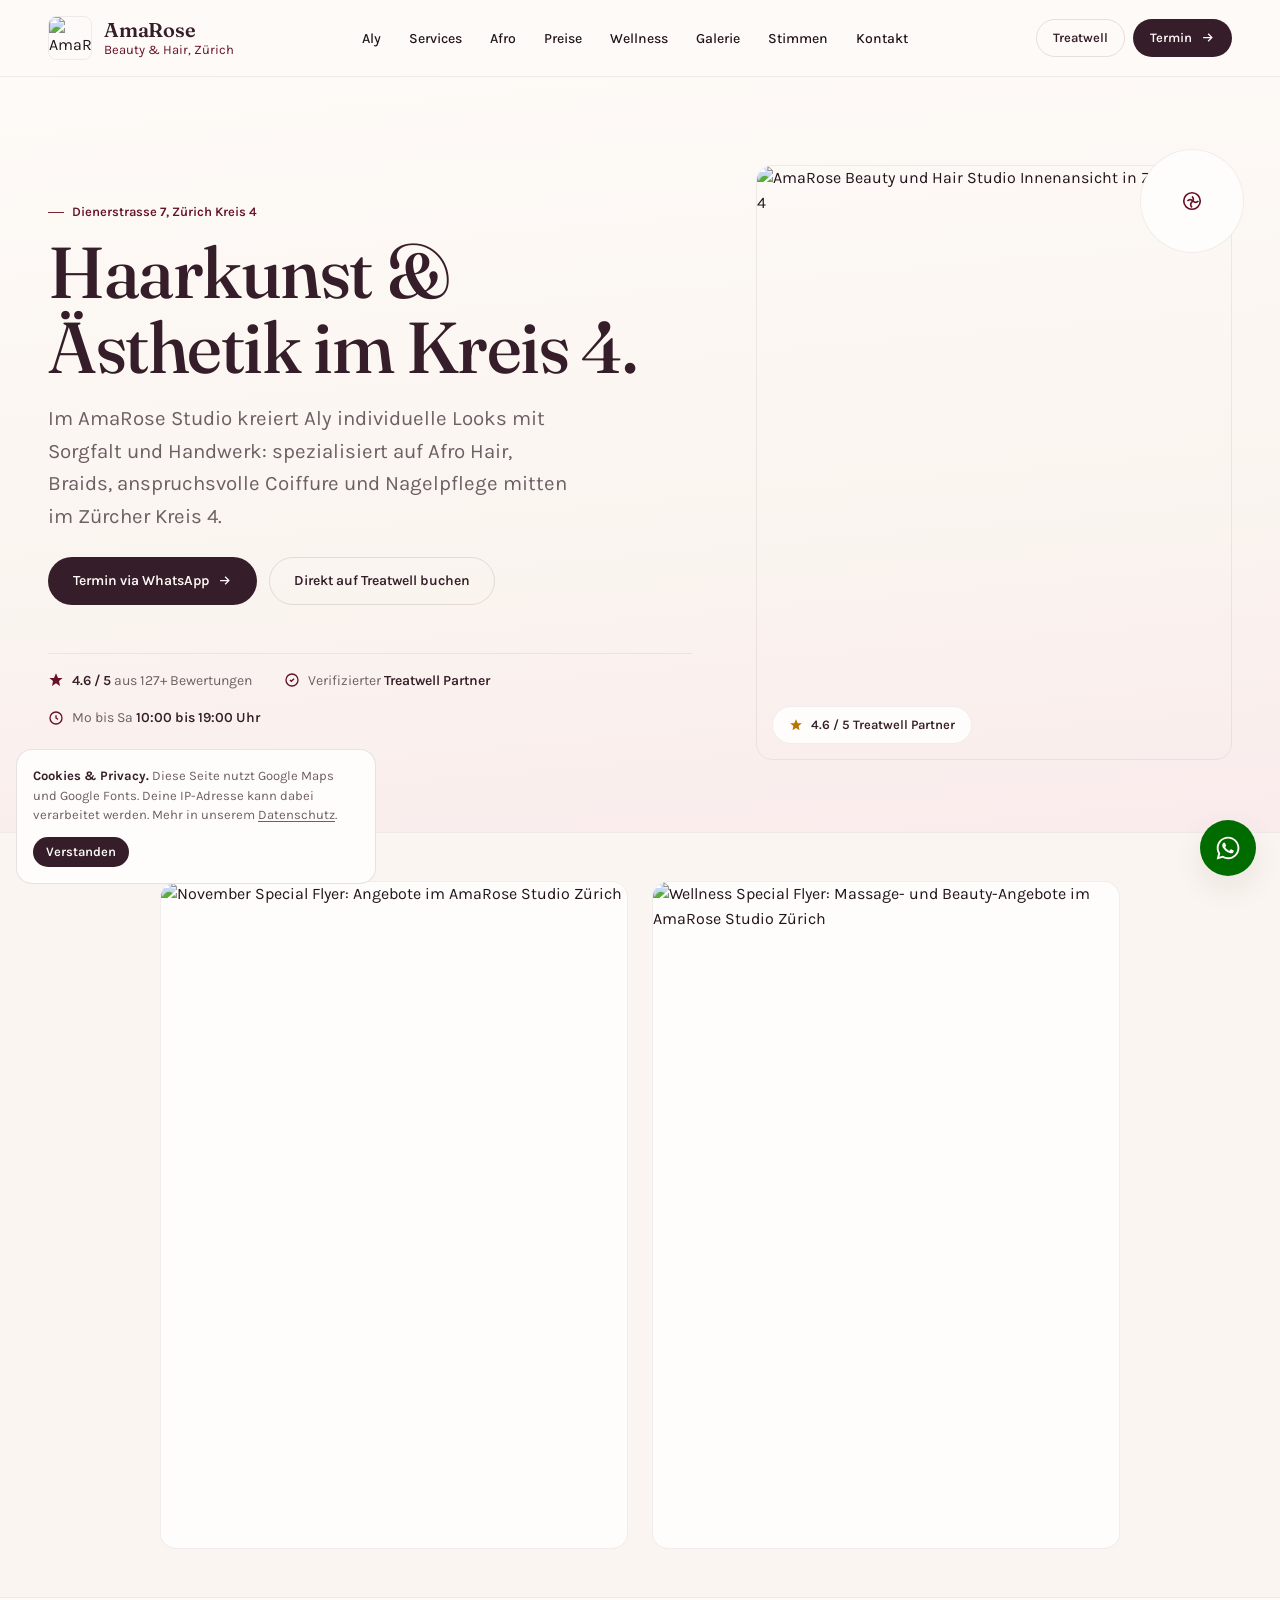
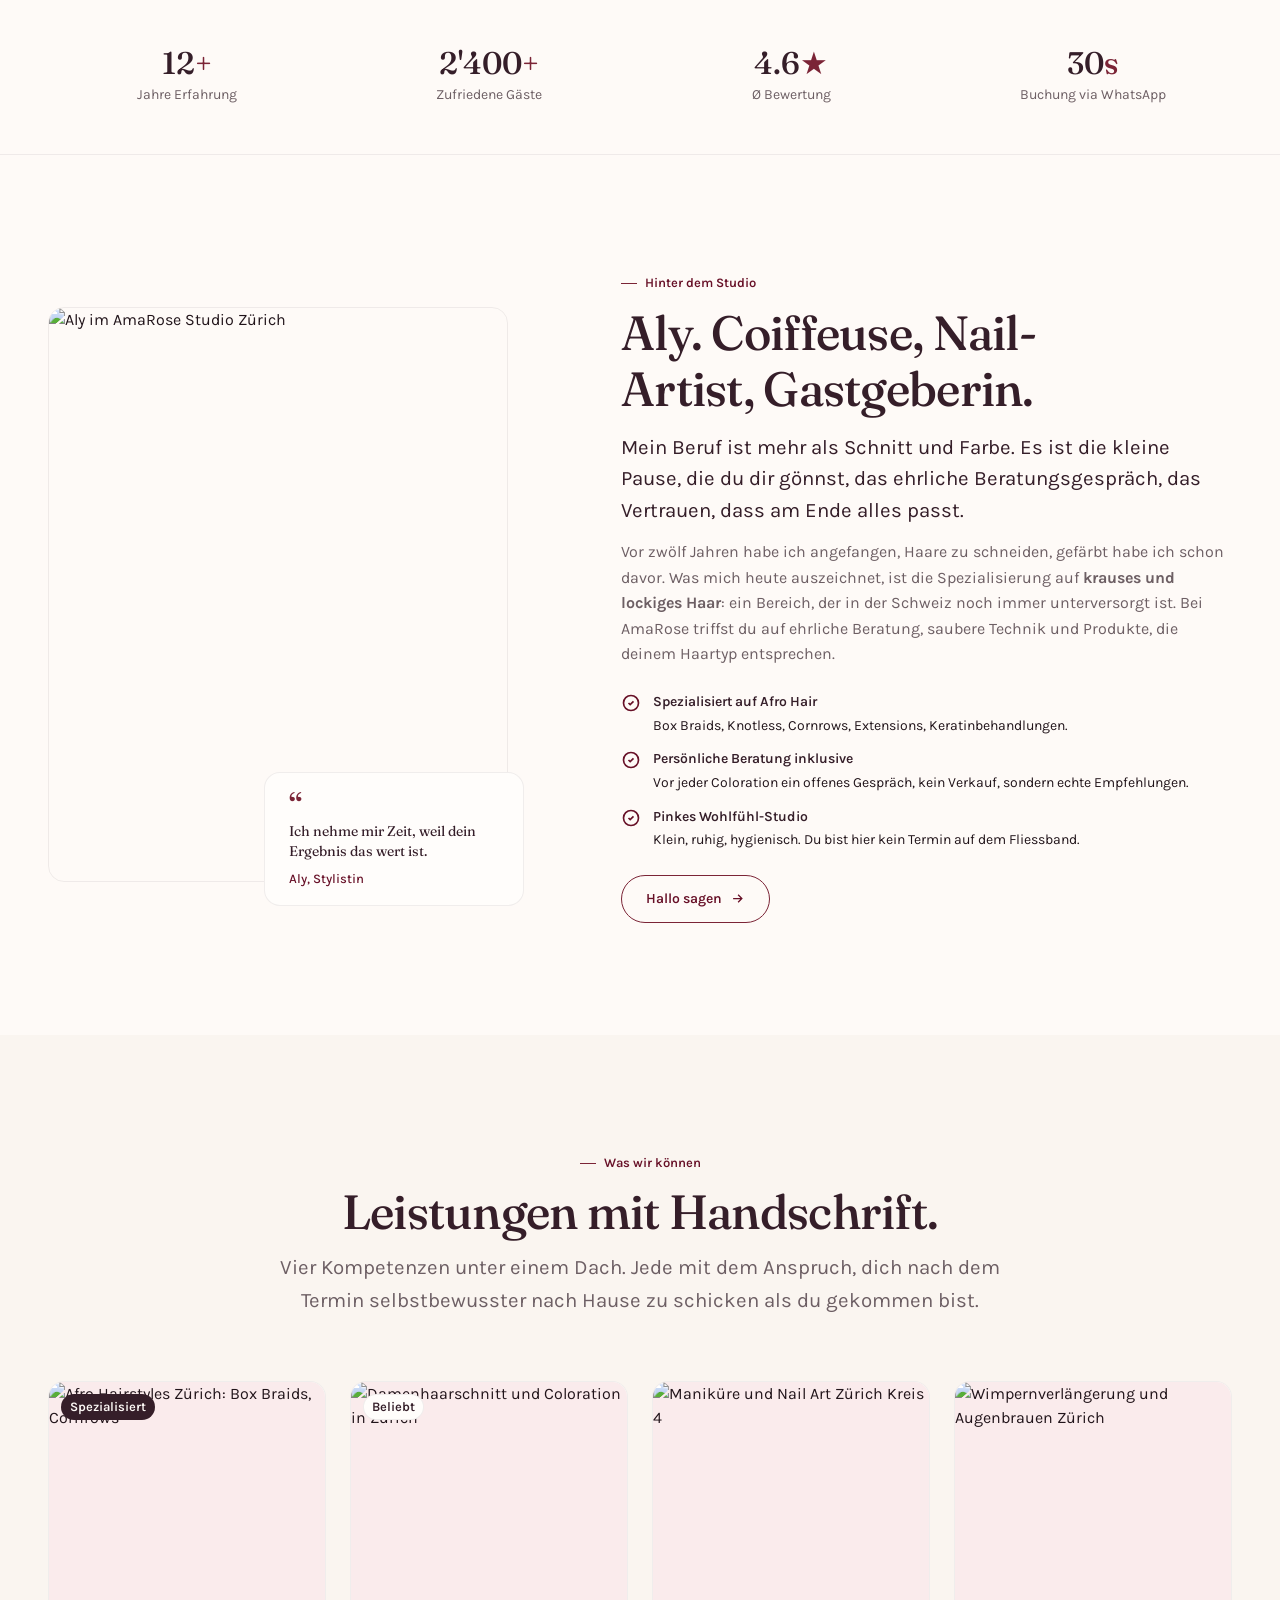
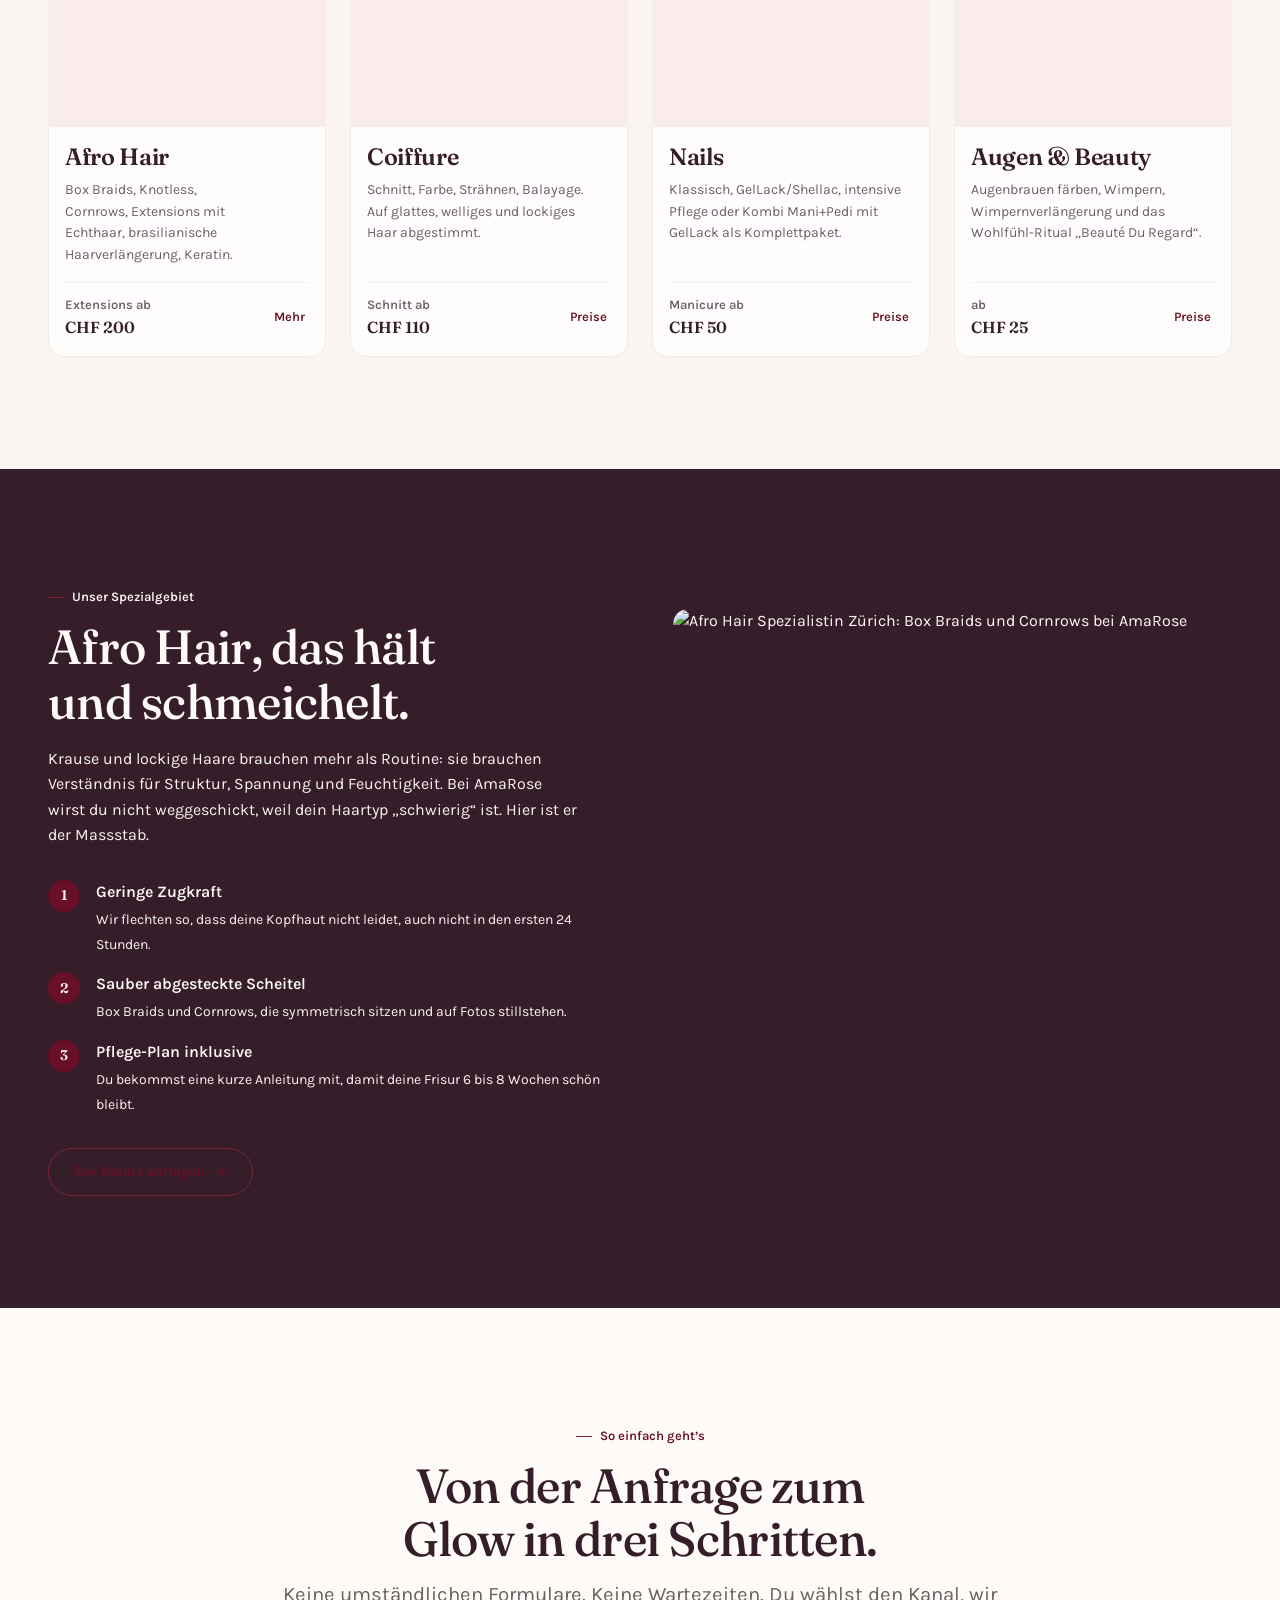
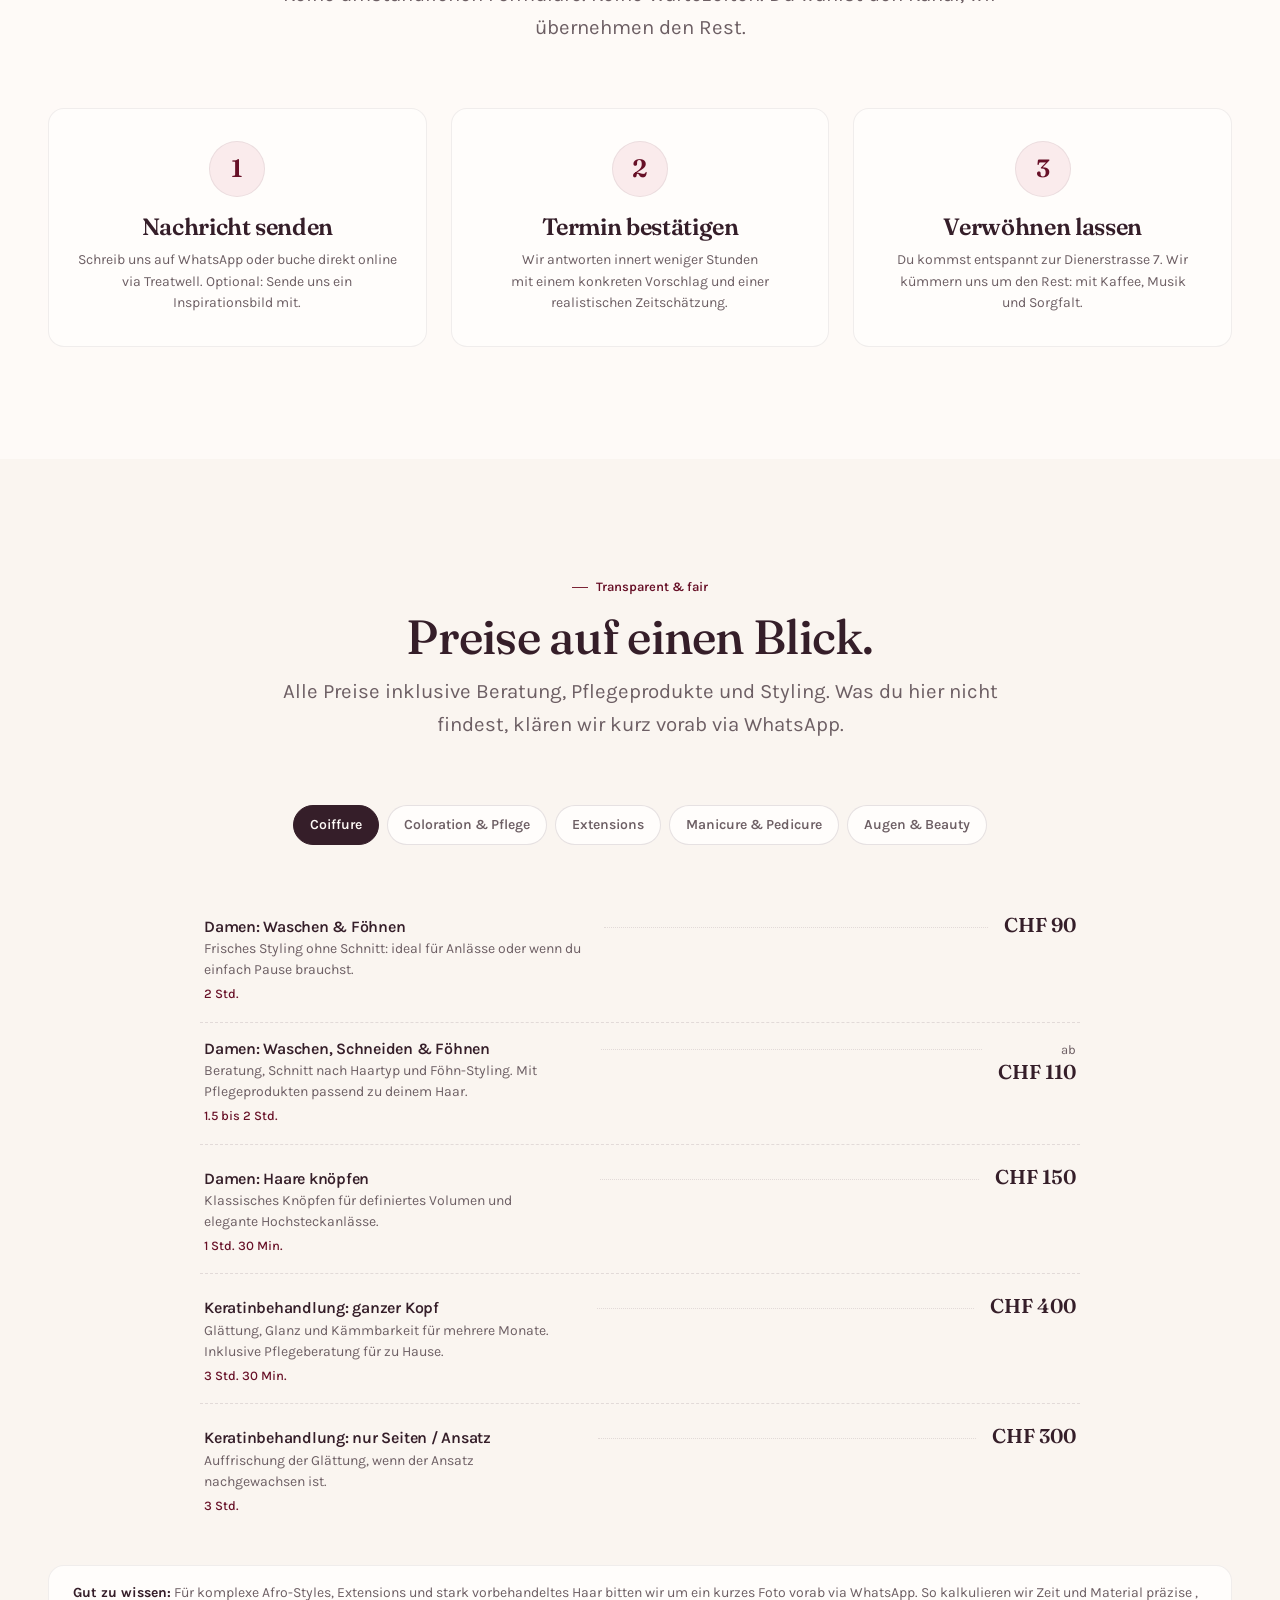
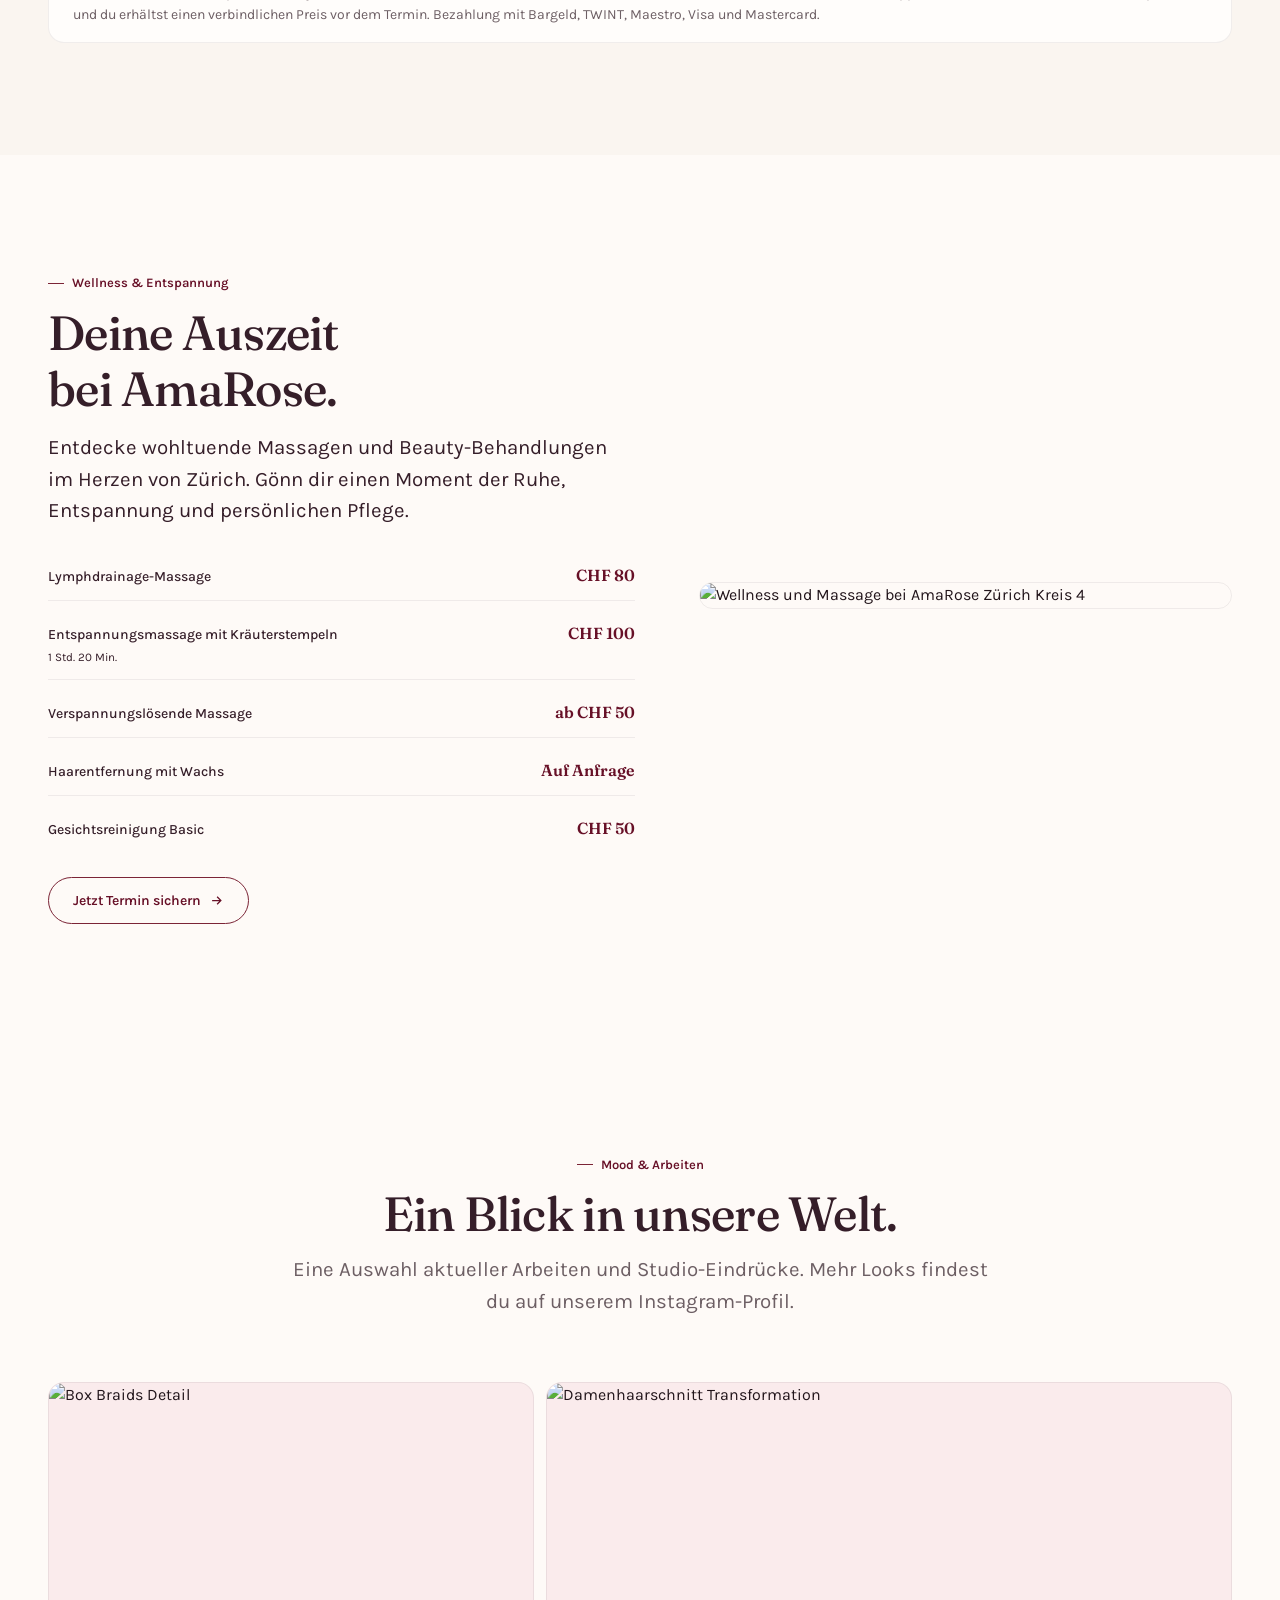
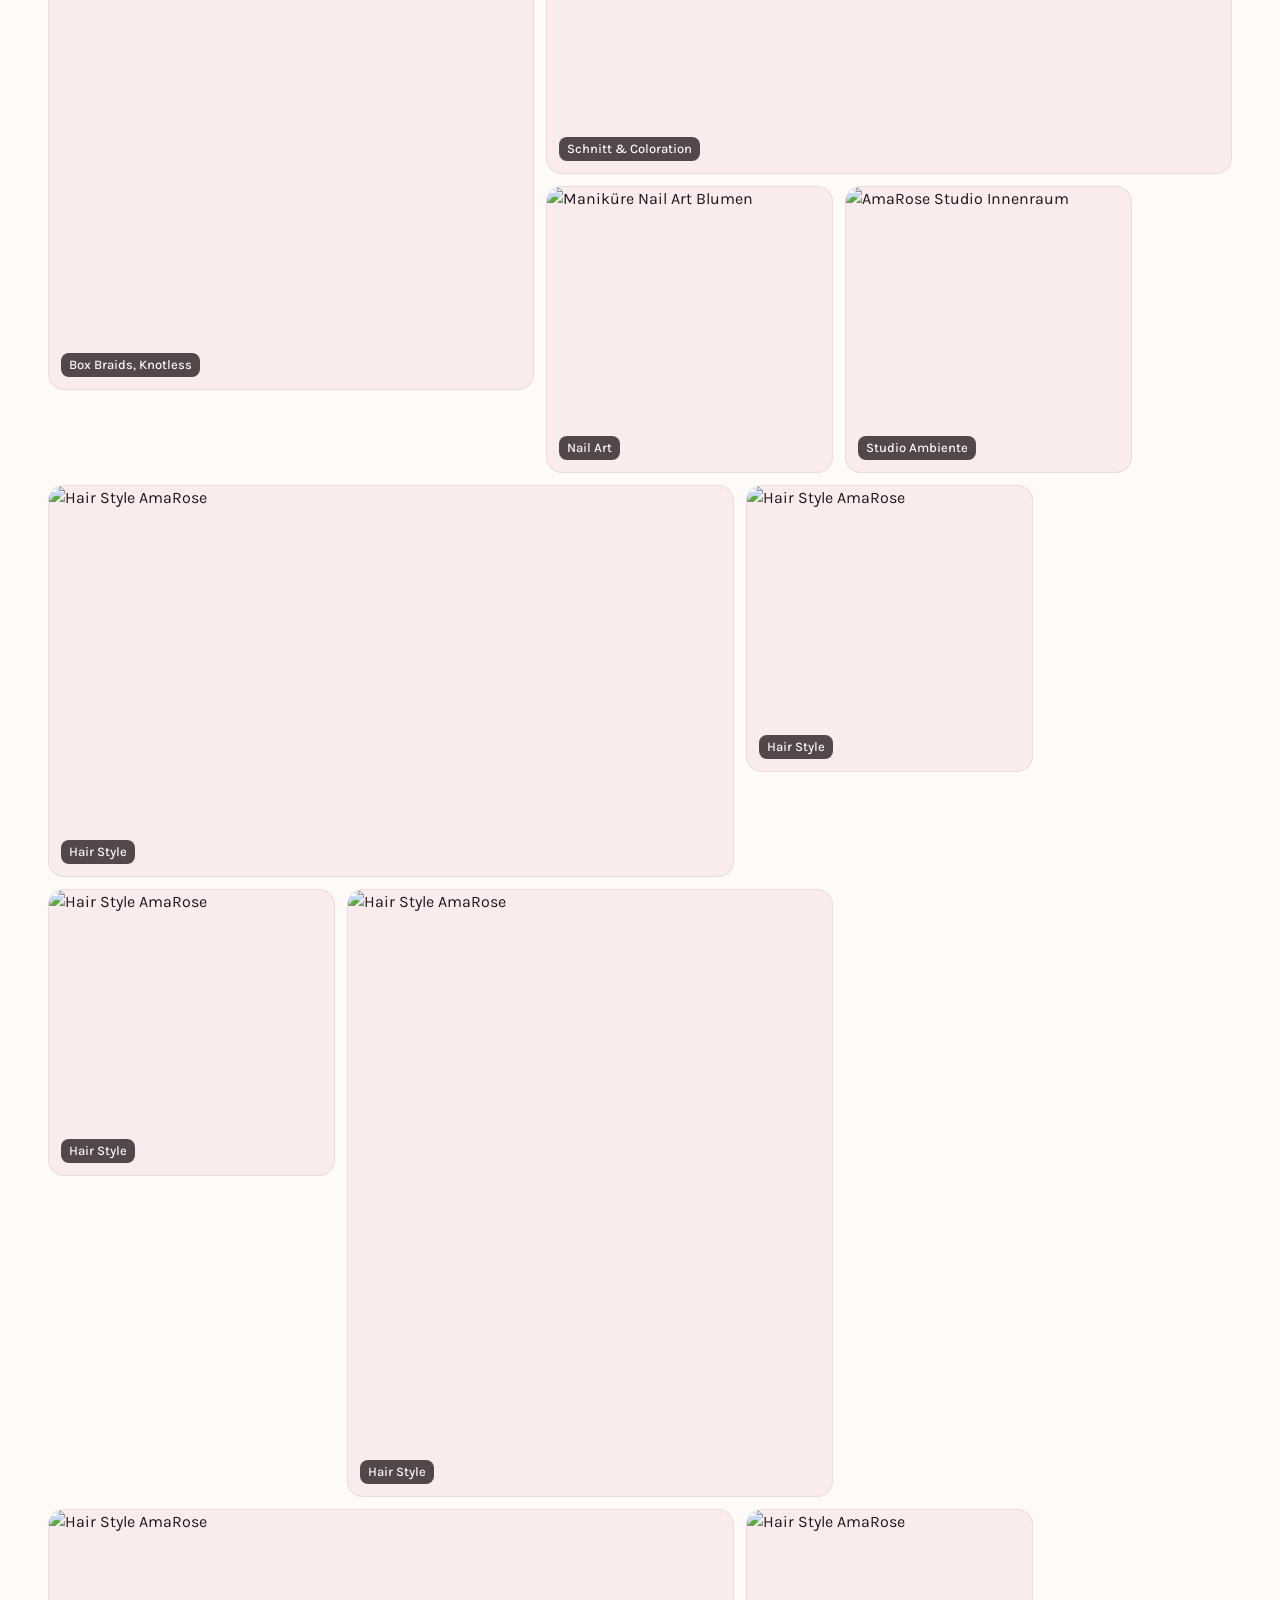
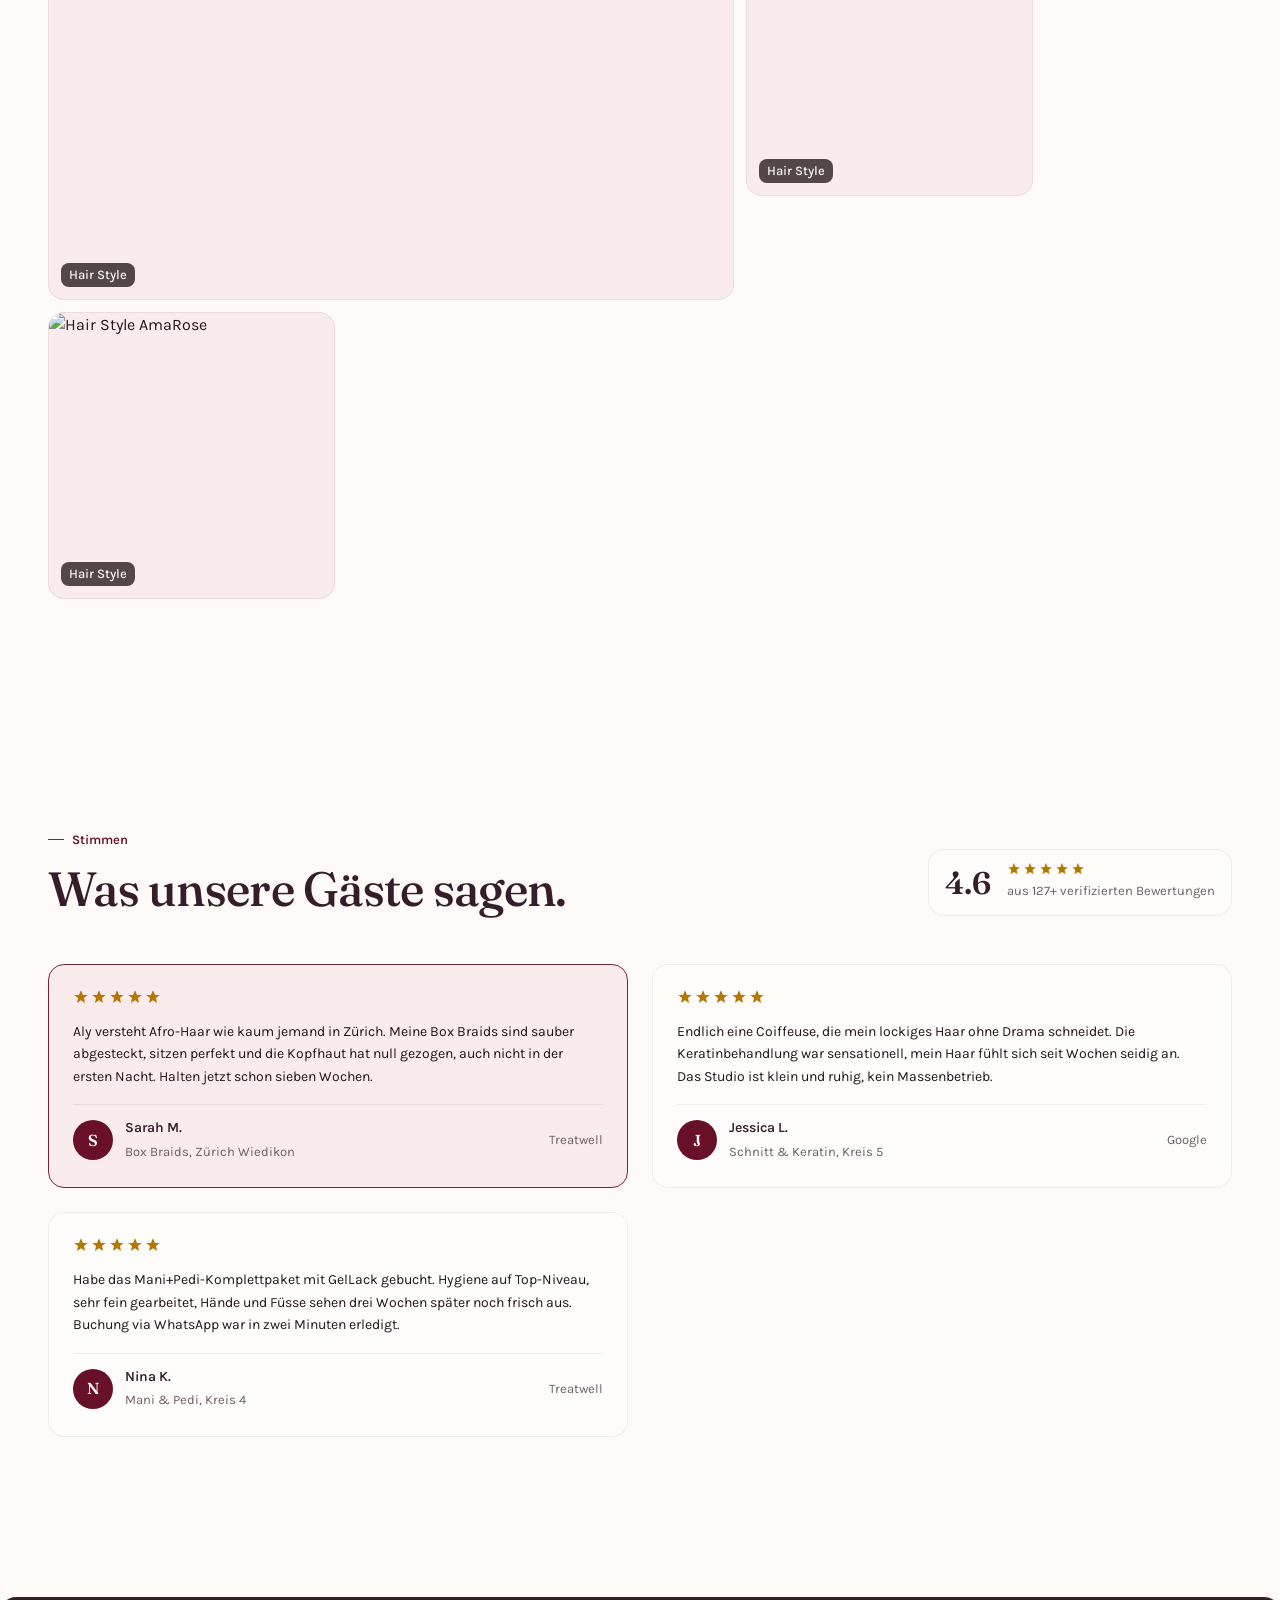
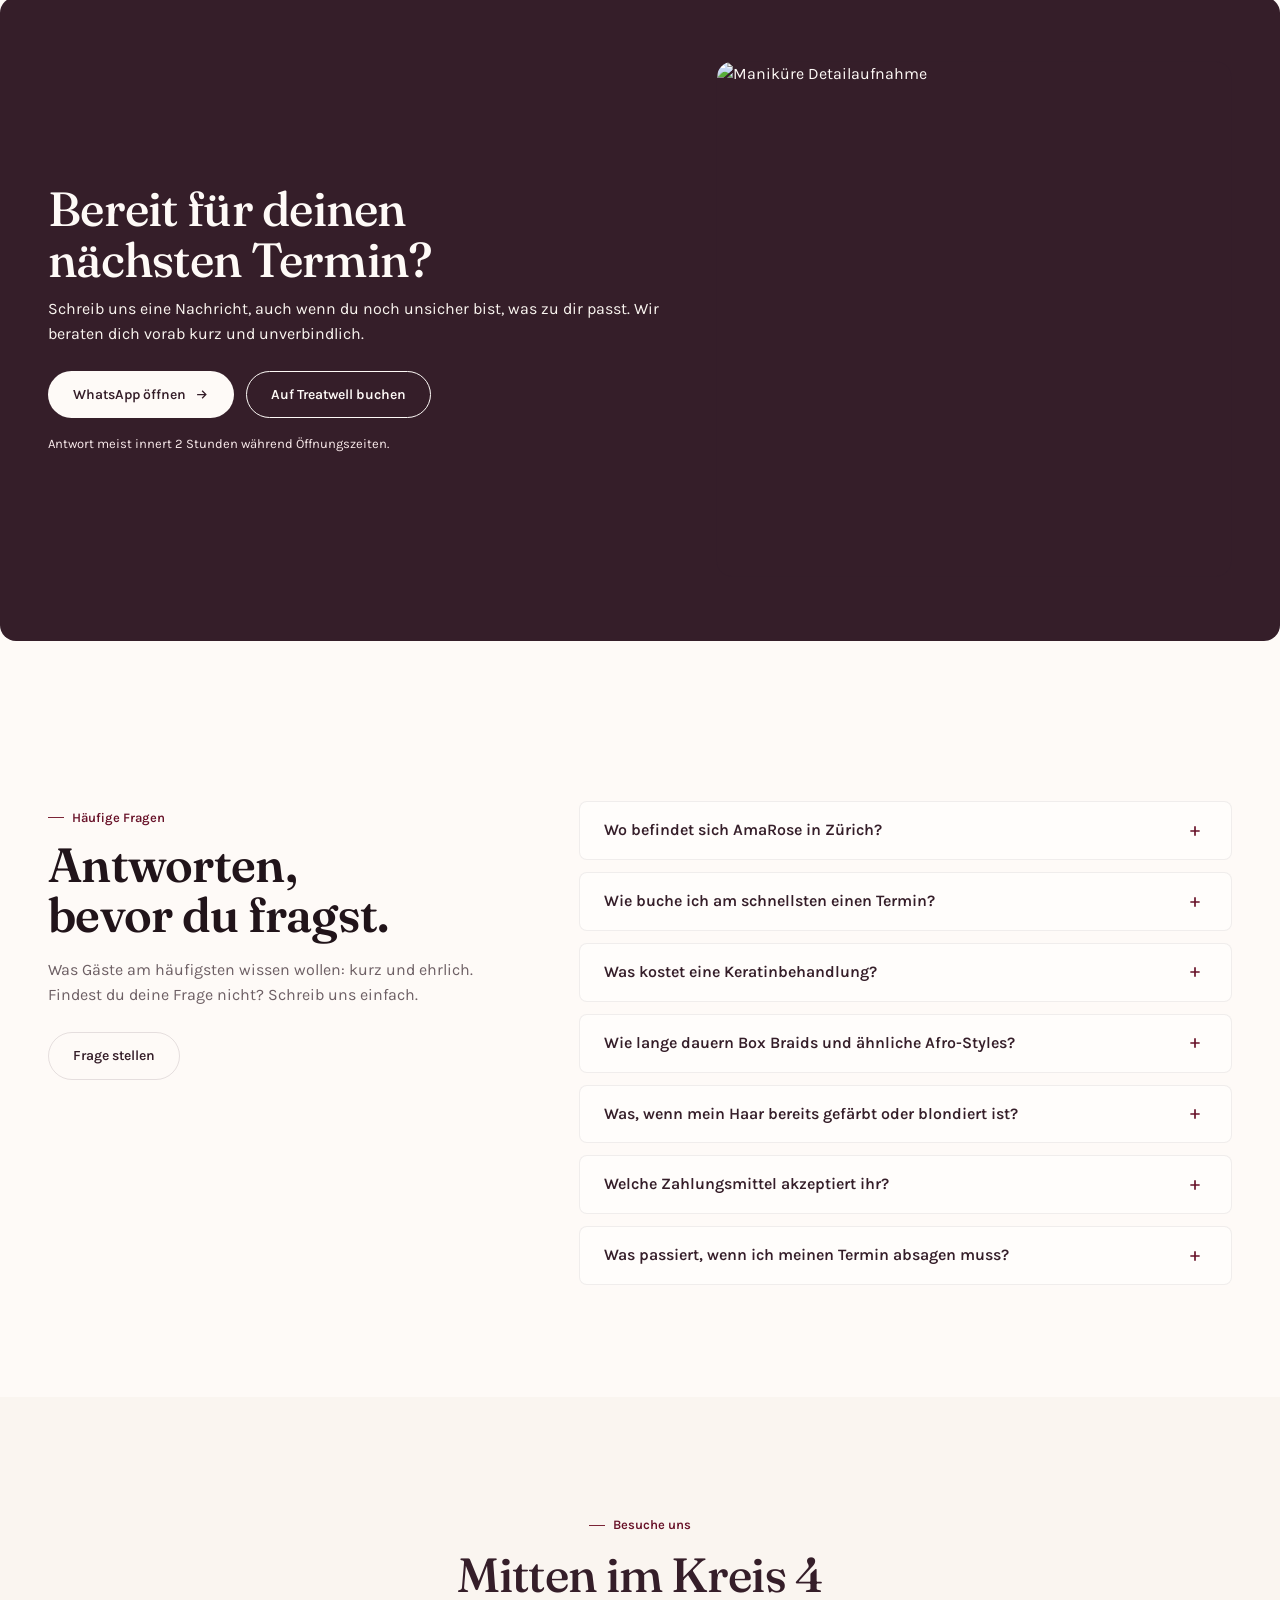
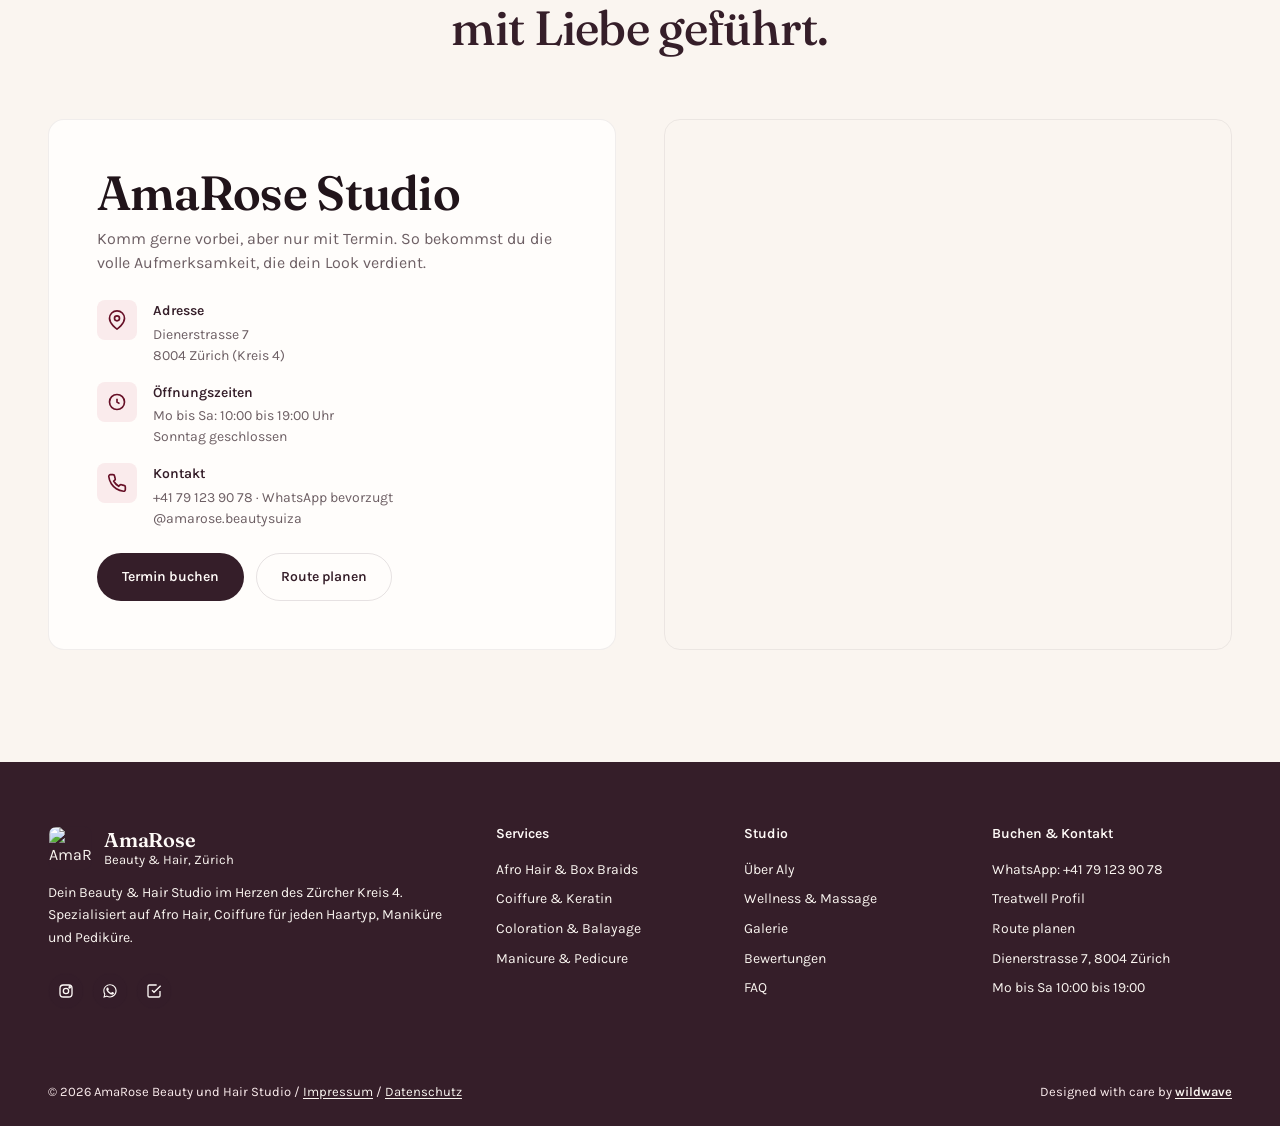
==== commit da3e66bd: "feat(design): apply Hallmark editorial redesign to AmaRose studio - Refactor inline CSS into modular" ====
--- a/index.html
+++ b/index.html
@@ -5,10 +5,10 @@
 <meta name="viewport" content="width=device-width, initial-scale=1.0, viewport-fit=cover">
 <meta http-equiv="X-UA-Compatible" content="IE=edge">
 
-<title>AmaRose Zürich | Coiffure, Maniküre & Afro Hair – Kreis 4</title>
+<title>AmaRose Zürich | Coiffure, Maniküre & Afro Hair (Kreis 4)</title>
 
 <!-- SEO BASIS -->
-<meta name="description" content="Maniküre, Keratinbehandlung, Haarverlängerung & Afro Hair in Zürich Kreis 4. AmaRose – Dienerstrasse 7, 8004 Zürich. Termin via WhatsApp, Mo–Sa 10–19 Uhr.">
+<meta name="description" content="Maniküre, Keratinbehandlung, Haarverlängerung & Afro Hair in Zürich Kreis 4. AmaRose, Dienerstrasse 7, 8004 Zürich. Termin via WhatsApp, Mo bis Sa 10:00 bis 19:00 Uhr.">
 <meta name="keywords" content="Afro Friseur Zürich, Box Braids Zürich, Cornrows Zürich, Coiffure Kreis 4, Coiffeur Langstrasse, Maniküre Zürich, Pediküre Zürich, Keratinbehandlung Zürich, Haarverlängerung Zürich, AmaRose">
 <meta name="author" content="AmaRose Beauty und Hair Studio">
 <meta name="robots" content="index, follow, max-image-preview:large, max-snippet:-1">
@@ -22,7 +22,7 @@
 <meta name="ICBM" content="47.374026, 8.534923">
 
 <!-- OPEN GRAPH -->
-<meta property="og:title" content="AmaRose Zürich | Coiffure, Maniküre & Afro Hair – Kreis 4">
+<meta property="og:title" content="AmaRose Zürich | Coiffure, Maniküre & Afro Hair (Kreis 4)">
 <meta property="og:description" content="Afro Hair, Coiffure & Nails an der Dienerstrasse 7. Persönliche Beratung, faire Preise, Termin in 30 Sekunden.">
 <meta property="og:image" content="https://res.cloudinary.com/dtzpydtdg/image/upload/v1779283601/file_00000000214871f592cae184bbd5cabc_sqadca.png">
 <meta property="og:image:width" content="1200">
@@ -34,7 +34,7 @@
 
 <!-- TWITTER -->
 <meta name="twitter:card" content="summary_large_image">
-<meta name="twitter:title" content="AmaRose Zürich | Coiffure, Maniküre & Afro Hair – Kreis 4">
+<meta name="twitter:title" content="AmaRose Zürich | Coiffure, Maniküre & Afro Hair (Kreis 4)">
 <meta name="twitter:description" content="Afro Hair, Coiffure & Nails an der Dienerstrasse 7. Termin via WhatsApp oder Treatwell.">
 <meta name="twitter:image" content="https://res.cloudinary.com/dtzpydtdg/image/upload/v1779283601/file_00000000214871f592cae184bbd5cabc_sqadca.png">
 
@@ -65,7 +65,7 @@
       "logo": "https://z-cdn-media.chatglm.cn/files/dd772e63-62e2-4fd0-8db1-82a15c72c5b5.png",
       "url": "https://www.amarose.beauty/",
       "telephone": "+41791239078",
-      "priceRange": "CHF 25 – CHF 450",
+      "priceRange": "CHF 25 bis CHF 450",
       "currenciesAccepted": "CHF",
       "paymentAccepted": "Cash, TWINT, Maestro, Visa, Mastercard",
       "address": {
@@ -178,591 +178,7 @@
 }
 </script>
 
-<style>
-/* ====================================
-   DESIGN TOKENS
-==================================== */
-:root{
-  --rose:#F2A7B3;
-  --rose-deep:#E28494;
-  --rose-ink:#A85467;
-  --rose-soft:#FBEEF1;
-  --blush:#F6DDE3;
-  --cream:#FBF7F4;
-  --ivory:#FDFAF8;
-  --gold:#C9A77C;
-  --gold-deep:#A8865B;
-  --plum:#3B1E2A;
-  --ink:#241318;
-  --grey:#756268;
-  --line:rgba(59,30,42,.09);
-  --shadow-sm:0 2px 12px rgba(59,30,42,.06);
-  --shadow-md:0 12px 40px rgba(59,30,42,.10);
-  --shadow-lg:0 30px 80px rgba(59,30,42,.18);
-  --radius:18px;
-  --ease:cubic-bezier(.22,1,.36,1);
-  --container:1240px;
-  --header-h:78px;
-}
-
-*,*::before,*::after{margin:0;padding:0;box-sizing:border-box}
-html{scroll-behavior:smooth;-webkit-text-size-adjust:100%;scroll-padding-top:90px}
-body{
-  font-family:'Karla',system-ui,-apple-system,sans-serif;
-  font-size:16.5px;line-height:1.65;
-  color:var(--ink);background:var(--ivory);
-  overflow-x:hidden;-webkit-font-smoothing:antialiased;
-}
-body.no-scroll{overflow:hidden}
-img,svg{max-width:100%;height:auto;display:block}
-a{color:inherit;text-decoration:none}
-button{font-family:inherit;border:none;background:none;cursor:pointer;color:inherit}
-::selection{background:var(--rose);color:var(--plum)}
-
-/* Typography */
-h1,h2,h3,h4{font-family:'Fraunces',Georgia,serif;font-weight:500;line-height:1.08;letter-spacing:-.015em;color:var(--plum);font-variation-settings:"SOFT" 60,"WONK" 0}
-h1{font-size:clamp(2.5rem,6vw,4.6rem);font-weight:600}
-h2{font-size:clamp(2rem,4.2vw,3.2rem)}
-h3{font-size:clamp(1.3rem,2vw,1.6rem)}
-.eyebrow{
-  font-family:'Fraunces',serif;font-style:italic;text-transform:none;letter-spacing:.02em;
-  font-size:1.02rem;font-weight:500;color:var(--rose-ink);
-  display:inline-flex;align-items:baseline;gap:10px;margin-bottom:16px;
-}
-.eyebrow::before{content:"";width:26px;height:1px;background:var(--rose-deep);align-self:center}
-.script{font-family:'Fraunces',serif;font-style:italic;font-weight:400;color:var(--rose-ink)}
-
-.container{max-width:var(--container);margin:0 auto;padding:0 28px;width:100%}
-section{padding:clamp(70px,9vw,130px) 0;position:relative}
-
-/* Skip Link */
-.skip{position:absolute;top:-100px;left:0;background:var(--plum);color:#fff;padding:10px 18px;z-index:9999}
-.skip:focus{top:0}
-
-/* Buttons */
-.btn{
-  display:inline-flex;align-items:center;gap:10px;
-  padding:16px 28px;border-radius:100px;
-  font-weight:600;font-size:.95rem;letter-spacing:.01em;
-  transition:all .35s var(--ease);
-  position:relative;overflow:hidden;cursor:pointer;
-  white-space:nowrap;
-}
-.btn--primary{background:var(--plum);color:#fff;box-shadow:0 12px 30px rgba(59,30,42,.25)}
-.btn--primary:hover{background:var(--rose-ink);transform:translateY(-2px);box-shadow:0 18px 40px rgba(59,30,42,.35)}
-.btn--gold{background:var(--rose-deep);color:#fff;box-shadow:0 12px 30px rgba(226,132,148,.35)}
-.btn--gold:hover{background:var(--rose-ink);transform:translateY(-2px);box-shadow:0 18px 40px rgba(168,84,103,.45)}
-.btn--ghost{background:transparent;color:var(--plum);border:1.5px solid rgba(59,30,42,.25)}
-.btn--ghost:hover{background:var(--rose-soft);color:var(--plum);border-color:var(--rose-deep)}
-.btn--white{background:#fff;color:var(--plum);box-shadow:0 12px 30px rgba(0,0,0,.12)}
-.btn--white:hover{transform:translateY(-2px);background:var(--cream)}
-.btn svg{width:16px;height:16px;transition:transform .3s var(--ease)}
-.btn:hover svg{transform:translateX(3px)}
-
-/* ====================================================
-   ROSÉ ATELIER — Signatur-Elemente
-==================================================== */
-
-/* Kreisförmiger Text-Stempel im Hero */
-.stamp-wrap{position:absolute;top:-14px;right:10px;width:118px;height:118px;z-index:3}
-.stamp-wrap svg{width:100%;height:100%;animation:spin 22s linear infinite}
-@keyframes spin{to{transform:rotate(360deg)}}
-.stamp-center{position:absolute;inset:0;display:flex;align-items:center;justify-content:center;font-size:1.7rem}
-.stamp-wrap::before{content:"";position:absolute;inset:8px;border-radius:50%;background:rgba(253,250,248,.94);box-shadow:var(--shadow-sm)}
-@media (prefers-reduced-motion: reduce){.stamp-wrap svg{animation:none}}
-
-/* Handgezeichnete Ellipse um Schlüsselwörter */
-.scribble{position:relative;display:inline-block;z-index:1}
-.scribble svg{position:absolute;inset:-12% -9%;width:118%;height:124%;z-index:-1;overflow:visible}
-.scribble path{fill:none;stroke:var(--rose);stroke-width:2.4;opacity:.9}
-
-/* Kapitälchen-freie Meta-Zeile mit Punkten — dezente Inter-Schrift für Daten */
-.meta-small{font-size:.88rem;color:var(--grey)}
-.meta-small strong{color:var(--plum);font-weight:600}
-
-/* ====================================
-   HEADER / NAV
-==================================== */
-.header{
-  position:sticky;top:0;z-index:100;
-  background:rgba(253,250,248,.85);
-  backdrop-filter:saturate(180%) blur(20px);
-  -webkit-backdrop-filter:saturate(180%) blur(20px);
-  border-bottom:1px solid var(--line);
-  transition:all .3s var(--ease);
-}
-.nav{max-width:var(--container);margin:0 auto;padding:14px 28px;min-height:var(--header-h);display:flex;align-items:center;justify-content:space-between;position:relative;gap:20px}
-.nav::after{content:" ";display:block;position:absolute;right:calc(28px + 460px);top:16px;bottom:16px;width:120px;pointer-events:none;background:radial-gradient(ellipse at center,rgba(242,167,179,.16),transparent 70%);filter:blur(6px)}
-.brand{display:flex;align-items:center;gap:14px;text-decoration:none}
-.brand img{width:48px;height:48px;border-radius:14px;object-fit:cover;box-shadow:0 0 0 2px var(--blush),var(--shadow-sm)}
-.brand-text{display:flex;flex-direction:column;line-height:1.1}
-.brand-text strong{font-family:'Fraunces',serif;font-size:1.2rem;color:var(--plum);font-weight:600;letter-spacing:.01em}
-.brand-text small{font-size:.7rem;letter-spacing:.18em;text-transform:uppercase;color:var(--rose-ink);margin-top:2px}
-
-.nav-links{display:flex;align-items:center;gap:6px;list-style:none}
-.nav-links a{
-  padding:10px 16px;font-size:.92rem;font-weight:500;color:var(--ink);
-  border-radius:100px;transition:all .25s var(--ease);position:relative;
-}
-.nav-links a:not(.btn):hover{background:var(--rose-soft);color:var(--plum)}
-
-.nav-cta{display:flex;gap:10px;align-items:center}
-.nav-cta .btn{padding:11px 20px;font-size:.85rem}
-.nav-cta .btn--primary{padding-right:14px}
-
-.menu-btn{display:none;width:44px;height:44px;align-items:center;justify-content:center;border-radius:12px;background:var(--cream)}
-.menu-btn span{display:block;width:22px;height:2px;background:var(--plum);position:relative;transition:.3s var(--ease)}
-.menu-btn span::before,.menu-btn span::after{content:"";position:absolute;left:0;width:22px;height:2px;background:var(--plum);transition:.3s var(--ease)}
-.menu-btn span::before{top:-7px}
-.menu-btn span::after{top:7px}
-.menu-btn.open span{background:transparent}
-.menu-btn.open span::before{top:0;transform:rotate(45deg)}
-.menu-btn.open span::after{top:0;transform:rotate(-45deg)}
-
-/* Mobile Menu Backdrop */
-.menu-backdrop{
-  position:fixed;inset:var(--header-h) 0 0 0;background:rgba(26,20,20,.4);
-  backdrop-filter:blur(4px);opacity:0;pointer-events:none;
-  transition:opacity .3s var(--ease);z-index:98;
-}
-.menu-backdrop.show{opacity:1;pointer-events:auto}
-
-/* ====================================
-   HERO
-==================================== */
-.hero{
-  position:relative;min-height:92vh;
-  background:radial-gradient(ellipse at 85% 18%,#FCE7EC 0%,var(--ivory) 55%);
-  display:flex;align-items:center;overflow:hidden;
-  padding:80px 0 60px;
-}
-.hero::before{
-  content:"";position:absolute;top:-120px;right:-80px;
-  width:560px;height:560px;border-radius:50%;
-  background:radial-gradient(circle,rgba(242,167,179,.35) 0%,transparent 70%);
-  filter:blur(60px);z-index:0;
-}
-.hero-grid{
-  display:grid;grid-template-columns:1.08fr .92fr;gap:60px;align-items:center;
-  position:relative;z-index:2;
-}
-.hero-text h1 span.italic{font-family:'Fraunces',serif;font-style:italic;color:var(--rose-ink);font-weight:400;font-variation-settings:"SOFT" 100,"WONK" 1}
-.hero-text h1 .underline{position:relative;display:inline-block}
-.hero-text h1 .underline::after{
-  content:"";position:absolute;left:-2px;right:-2px;bottom:4px;height:16px;
-  background:var(--blush);z-index:-1;border-radius:8px 10px 12px 8px;
-  transform:rotate(-.6deg);
-}
-.hero-lead{
-  font-size:clamp(1.05rem,1.4vw,1.2rem);color:var(--grey);
-  max-width:530px;margin:24px 0 36px;line-height:1.7;
-}
-.hero-actions{display:flex;flex-wrap:wrap;gap:14px;align-items:center;margin-bottom:36px}
-.hero-meta{display:flex;flex-wrap:wrap;gap:12px 30px;align-items:center;padding-top:26px;border-top:1px solid var(--line)}
-.hero-meta-item{display:flex;align-items:center;gap:10px;font-size:.9rem;color:var(--grey)}
-.hero-meta-item svg{width:17px;height:17px;color:var(--rose-deep);flex-shrink:0}
-.hero-meta-item strong{color:var(--plum);font-weight:600}
-
-.hero-visual{position:relative;aspect-ratio:4/5;max-width:560px;justify-self:end;width:100%}
-.hero-visual .bg-shape{
-  position:absolute;inset:0;background:linear-gradient(160deg,var(--blush) 0%,var(--rose) 55%,var(--rose-deep) 100%);
-  border-radius:300px 300px 24px 24px;transform:rotate(-3deg);
-}
-.hero-visual img{
-  position:absolute;inset:8px;width:calc(100% - 16px);height:calc(100% - 16px);
-  object-fit:cover;object-position:center top;
-  border-radius:300px 300px 24px 24px;transform:rotate(0);
-  transition:transform 1s var(--ease);
-}
-.hero-visual:hover img{transform:scale(1.03)}
-
-.float-card{
-  position:absolute;background:#fff;padding:14px 18px;border-radius:18px;
-  box-shadow:var(--shadow-md);display:flex;align-items:center;gap:12px;
-  font-size:.85rem;font-weight:500;color:var(--plum);
-}
-.float-card .stars{color:var(--gold);display:flex;gap:1px}
-.float-card .stars svg{width:14px;height:14px;fill:currentColor}
-.float-card.tl{top:8%;left:-20px;animation:float 7s cubic-bezier(.45,0,.55,1) infinite}
-.float-card.br{bottom:12%;right:-15px;animation:float 7s ease-in-out infinite reverse}
-.float-card-num{font-family:'Fraunces',serif;font-size:1.5rem;font-weight:600;color:var(--rose-ink);line-height:1}
-@keyframes float{0%,100%{transform:translateY(0)}50%{transform:translateY(-12px)}}
-
-/* ====================================
-   SPECIALS FLYER
-==================================== */
-.specials{padding:clamp(44px,6vw,72px) 0 0}
-.specials-grid{display:grid;grid-template-columns:repeat(2,1fr);gap:24px;max-width:920px;margin:0 auto}
-.special-card{display:block;border-radius:22px;overflow:hidden;box-shadow:var(--shadow-md);border:1px solid rgba(242,167,179,.4);background:var(--rose-soft);transition:transform .5s var(--ease),box-shadow .5s var(--ease)}
-.special-card:hover{transform:translateY(-6px) rotate(-.4deg);box-shadow:var(--shadow-lg)}
-.special-card img{width:100%;height:100%;aspect-ratio:7/10;object-fit:cover;display:block}
-@media(max-width:768px){
-  .specials-grid{grid-template-columns:1fr;max-width:400px;gap:20px}
-  .special-card:hover{transform:none}
-}
-
-/* ====================================
-   TRUST STRIP
-==================================== */
-.trust{padding:52px 0;background:var(--blush);border-top:1px solid rgba(59,30,42,.06);border-bottom:1px solid rgba(59,30,42,.06)}
-.trust-grid{display:grid;grid-template-columns:repeat(4,1fr);gap:30px;text-align:center}
-.trust-item{padding:0 10px}
-.trust-num{font-family:'Fraunces',serif;font-size:clamp(2rem,3.5vw,2.8rem);font-weight:600;color:var(--rose-ink);line-height:1;margin-bottom:8px}
-.trust-num .plus{color:var(--rose-deep)}
-.trust-label{font-size:.95rem;letter-spacing:.01em;color:var(--grey);font-weight:500}
-
-/* ====================================
-   SECTION HEAD
-==================================== */
-.sec-head{text-align:center;max-width:720px;margin:0 auto 70px}
-.sec-head.left{text-align:left;margin-left:0}
-.sec-head h2 span.italic{font-family:'Fraunces',serif;font-style:italic;color:var(--rose-ink);font-weight:400;font-variation-settings:"SOFT" 100,"WONK" 1}
-.sec-head p{font-size:1.05rem;color:var(--grey);margin-top:18px;line-height:1.75}
-
-/* ====================================
-   ABOUT
-==================================== */
-.about-grid{display:grid;grid-template-columns:1fr 1.1fr;gap:80px;align-items:center}
-.about-visual{position:relative;aspect-ratio:4/5;max-width:480px}
-.about-visual .main-img{width:100%;height:100%;object-fit:cover;border-radius:24px;box-shadow:var(--shadow-lg)}
-.about-visual::after{content:"";position:absolute;top:-22px;left:-22px;width:120px;height:120px;border:1.5px solid var(--rose-deep);border-radius:24px;z-index:-1;opacity:.55}
-.about-quote{position:absolute;bottom:-30px;right:-20px;background:#fff;padding:24px 28px;border-radius:18px;box-shadow:var(--shadow-md);max-width:260px}
-.about-quote .quote-mark{font-family:'Fraunces',serif;font-size:3rem;color:var(--rose);line-height:.5;display:block;margin-bottom:8px}
-.about-quote p{font-family:'Fraunces',serif;font-style:italic;font-size:1.05rem;color:var(--plum);line-height:1.4}
-.about-quote span{display:block;margin-top:10px;font-size:.85rem;color:var(--rose-ink);font-style:italic;font-family:'Fraunces',serif}
-
-.about-text h2{margin-bottom:24px}
-.about-text .lead{font-size:1.1rem;color:var(--plum);margin-bottom:18px;font-weight:400;line-height:1.65}
-.about-text p{color:var(--grey);margin-bottom:18px}
-.about-points{list-style:none;margin:30px 0;display:grid;gap:16px}
-.about-points li{display:flex;gap:14px;align-items:flex-start;font-size:.95rem;color:var(--ink)}
-.about-points svg{width:22px;height:22px;color:var(--rose-ink);flex-shrink:0;margin-top:2px}
-.about-points strong{display:block;font-weight:600;color:var(--plum);margin-bottom:2px}
-
-/* ====================================
-   SERVICES
-==================================== */
-.services{background:linear-gradient(180deg,var(--ivory) 0%,var(--cream) 100%)}
-.services-grid{display:grid;grid-template-columns:repeat(4,1fr);gap:24px}
-.service{background:#fff;border-radius:var(--radius);overflow:hidden;border:1px solid var(--line);transition:all .5s var(--ease);display:flex;flex-direction:column;position:relative}
-.service:hover{transform:translateY(-8px);box-shadow:var(--shadow-md);border-color:transparent}
-.service-img{aspect-ratio:4/5;overflow:hidden;position:relative}
-.service-img img{width:100%;height:100%;object-fit:cover;transition:transform .8s var(--ease)}
-.service:hover .service-img img{transform:scale(1.06)}
-.service-tag{position:absolute;top:14px;left:14px;background:rgba(255,255,255,.95);backdrop-filter:blur(10px);padding:6px 12px;border-radius:100px;font-size:.7rem;letter-spacing:.12em;text-transform:uppercase;font-weight:600;color:var(--plum)}
-.service-tag.gold{background:var(--rose-deep);color:#fff}
-.service-body{padding:26px 24px 28px;flex:1;display:flex;flex-direction:column}
-.service h3{margin-bottom:10px}
-.service-body p{font-size:.92rem;color:var(--grey);flex:1;margin-bottom:18px}
-.service-meta{display:flex;justify-content:space-between;align-items:center;padding-top:18px;border-top:1px solid var(--line)}
-.service-price{font-family:'Fraunces',serif;font-size:1.15rem;color:var(--plum);font-weight:600}
-.service-price small{font-size:.7rem;letter-spacing:.1em;text-transform:uppercase;color:var(--grey);display:block;font-family:'Inter',sans-serif;font-weight:500}
-.service-link{font-size:.85rem;font-weight:600;color:var(--rose-ink);display:inline-flex;align-items:center;gap:6px;transition:gap .25s var(--ease)}
-.service-link:hover{gap:10px}
-
-/* ====================================
-   USP / AFRO HAIR
-==================================== */
-.usp{background:var(--plum);color:#fff;position:relative;overflow:hidden}
-.usp::before{content:"";position:absolute;top:-150px;right:-150px;width:500px;height:500px;border-radius:50%;background:radial-gradient(circle,rgba(242,167,179,.22) 0%,transparent 70%)}
-.usp-grid{display:grid;grid-template-columns:1fr 1fr;gap:80px;align-items:center;position:relative;z-index:2}
-.usp-text h2{color:#fff;margin-bottom:24px}
-.usp-text h2 span.italic{color:var(--rose)}
-.usp-text p{color:rgba(255,255,255,.78);font-size:1.05rem;margin-bottom:18px;line-height:1.75}
-.usp-list{list-style:none;display:grid;gap:18px;margin:32px 0}
-.usp-list li{display:flex;gap:16px;align-items:flex-start;color:rgba(255,255,255,.9)}
-.usp-list .num{font-family:'Fraunces',serif;font-size:1rem;font-weight:600;background:var(--rose);color:#fff;width:32px;height:32px;border-radius:50%;display:flex;align-items:center;justify-content:center;flex-shrink:0}
-.usp-list strong{display:block;color:#fff;margin-bottom:4px;font-weight:600;font-size:1rem}
-.usp-list span{font-size:.92rem;color:rgba(255,255,255,.7);line-height:1.6}
-.usp-visual{position:relative;aspect-ratio:1;border-radius:24px;overflow:hidden;box-shadow:var(--shadow-lg)}
-.usp-visual img{width:100%;height:100%;object-fit:cover}
-
-/* ====================================
-   WELLNESS
-==================================== */
-.wellness{background:var(--rose-soft)}
-.wellness-grid{display:grid;grid-template-columns:1.1fr 1fr;gap:80px;align-items:center}
-.wellness-visual{position:relative;border-radius:24px;overflow:hidden;box-shadow:var(--shadow-lg);height:560px}
-.wellness-visual img{width:100%;height:100%;object-fit:cover;object-position:center top;transition:transform .8s var(--ease)}
-.wellness-visual:hover img{transform:scale(1.04)}
-.wellness-services{list-style:none;margin:30px 0;display:grid;gap:12px}
-.wellness-services li{display:flex;justify-content:space-between;align-items:baseline;padding:14px 0;border-bottom:1px solid var(--line);font-size:.95rem;color:var(--ink)}
-.wellness-services li:last-child{border-bottom:none}
-.wellness-services .svc-name{font-weight:500;color:var(--plum)}
-.wellness-services .svc-price{font-family:'Fraunces',serif;font-size:1rem;color:var(--rose-ink);font-weight:600;white-space:nowrap;margin-left:16px}
-@media(max-width:900px){.wellness-grid{grid-template-columns:1fr;gap:40px}.wellness-visual{height:auto;border-radius:18px}.wellness-visual img{height:auto;object-fit:contain;object-position:center}}
-
-/* ====================================
-   PROCESS
-==================================== */
-.process-grid{display:grid;grid-template-columns:repeat(3,1fr);gap:30px;position:relative}
-.process-grid::before{content:"";position:absolute;top:60px;left:15%;right:15%;height:1px;background:linear-gradient(90deg,transparent,var(--rose),transparent);z-index:0}
-.process-step{text-align:center;position:relative;z-index:1}
-.process-step .num{display:flex;align-items:center;justify-content:center;width:120px;height:120px;border-radius:50%;background:var(--ivory);border:1px solid var(--line);font-family:'Fraunces',serif;font-size:2.5rem;font-weight:600;font-style:italic;color:var(--rose-ink);margin:0 auto 28px;box-shadow:var(--shadow-sm);transition:all .5s var(--ease)}
-.process-step:hover .num{background:var(--blush);border-color:var(--rose);transform:scale(1.05)}
-.process-step h3{margin-bottom:12px}
-.process-step p{color:var(--grey);font-size:.95rem;max-width:280px;margin:0 auto}
-
-/* ====================================
-   PRICING
-==================================== */
-.pricing{background:var(--cream)}
-.pricing-tabs{display:flex;gap:10px;justify-content:center;margin-bottom:50px;flex-wrap:wrap}
-.tab{padding:12px 22px;border-radius:100px;font-size:.86rem;font-weight:600;letter-spacing:.02em;background:#fff;color:var(--grey);border:1px solid var(--line);transition:all .3s var(--ease);cursor:pointer}
-.tab.active,.tab:hover{background:var(--plum);color:#fff;border-color:var(--plum)}
-.price-list{max-width:860px;margin:0 auto;display:none}
-.price-list.active{display:block;animation:fadeIn .5s var(--ease)}
-@keyframes fadeIn{from{opacity:0;transform:translateY(10px)}to{opacity:1;transform:none}}
-.price-row{display:flex;align-items:baseline;gap:18px;padding:22px 4px;border-bottom:1px dashed var(--line)}
-.price-row:last-child{border-bottom:none}
-.price-info{flex:1;min-width:0}
-.price-info h4{font-family:'Inter',sans-serif;font-size:1.05rem;font-weight:600;color:var(--plum);margin-bottom:4px}
-.price-info p{font-size:.88rem;color:var(--grey)}
-.price-info .duration{display:inline-block;margin-top:6px;font-size:.78rem;color:var(--rose-ink);letter-spacing:.04em;font-weight:500}
-.price-info .duration::before{content:"⏱ ";margin-right:2px}
-.price-dots{flex:1;border-bottom:1px dotted var(--line);transform:translateY(-4px);min-width:40px}
-.price-amount{font-family:'Fraunces',serif;font-size:1.25rem;font-weight:600;color:var(--plum);white-space:nowrap;text-align:right}
-.price-amount small{font-family:'Inter',sans-serif;font-size:.78rem;color:var(--grey);font-weight:400;letter-spacing:.04em;display:block;line-height:1}
-.price-amount a{color:var(--rose-ink);text-decoration:underline;text-underline-offset:3px;font-size:.95rem}
-.price-note{background:#fff;padding:24px 28px;border-radius:var(--radius);margin-top:40px;font-size:.9rem;color:var(--grey);border-left:3px solid var(--rose)}
-.price-note strong{color:var(--plum)}
-
-/* ====================================
-   GALLERY
-==================================== */
-.gallery-grid{display:grid;grid-template-columns:repeat(12,1fr);gap:14px}
-.gallery-item{border-radius:var(--radius);overflow:hidden;cursor:zoom-in;position:relative;background:var(--rose-soft)}
-.gallery-item img{width:100%;height:100%;object-fit:cover;transition:transform .8s var(--ease)}
-.gallery-item:hover img{transform:scale(1.06)}
-.gallery-item::after{content:"";position:absolute;inset:0;background:linear-gradient(180deg,transparent 60%,rgba(61,31,42,.4) 100%);opacity:0;transition:opacity .3s var(--ease)}
-.gallery-item:hover::after{opacity:1}
-.gallery-item .label{position:absolute;left:18px;bottom:18px;color:#fff;font-size:.85rem;font-weight:500;letter-spacing:.05em;opacity:0;transform:translateY(10px);transition:all .4s var(--ease);z-index:2}
-.gallery-item:hover .label{opacity:1;transform:translateY(0)}
-.gallery-item.tall{grid-column:span 5;grid-row:span 2;aspect-ratio:4/5}
-.gallery-item.wide{grid-column:span 7;aspect-ratio:7/4}
-.gallery-item.square{grid-column:span 4;aspect-ratio:1}
-.gallery-item.med{grid-column:span 3;aspect-ratio:1}
-
-/* Lightbox */
-.lightbox{position:fixed;inset:0;background:rgba(26,20,20,.92);display:none;align-items:center;justify-content:center;z-index:9000;padding:30px;backdrop-filter:blur(8px)}
-.lightbox.open{display:flex;animation:fadeIn .3s var(--ease)}
-.lightbox img{max-width:90%;max-height:88vh;border-radius:12px;box-shadow:var(--shadow-lg)}
-.lightbox-close{position:absolute;top:20px;right:20px;width:48px;height:48px;background:rgba(255,255,255,.1);border-radius:50%;color:#fff;font-size:1.5rem;display:flex;align-items:center;justify-content:center;backdrop-filter:blur(10px)}
-
-/* ====================================
-   REVIEWS
-==================================== */
-.reviews{background:linear-gradient(180deg,var(--cream) 0%,var(--ivory) 100%)}
-.reviews-head{display:flex;align-items:flex-end;justify-content:space-between;gap:30px;margin-bottom:50px;flex-wrap:wrap}
-.reviews-head .sec-head{margin:0;text-align:left}
-.review-score{display:flex;align-items:center;gap:18px;background:#fff;padding:18px 24px;border-radius:18px;box-shadow:var(--shadow-sm)}
-.score-num{font-family:'Fraunces',serif;font-size:2.4rem;font-weight:600;color:var(--plum);line-height:1}
-.score-stars{display:flex;gap:2px;margin-bottom:4px}
-.score-stars svg{width:16px;height:16px;fill:var(--gold)}
-
-/* Feature-Review mit grossem Zitat */
-.review--feature{background:linear-gradient(150deg,var(--rose-soft),#fff 65%);border:1px solid rgba(242,167,179,.35)}
-.review--feature p{font-family:'Fraunces',serif;font-size:clamp(1.3rem,2.2vw,1.75rem);line-height:1.35;color:var(--plum);font-weight:400;letter-spacing:-.01em}
-.review--feature .review-stars svg{width:18px;height:18px;fill:var(--rose-deep)}
-@media(max-width:1024px){.reviews-grid{grid-template-columns:1fr}.review--feature{grid-column:auto}}
-.score-info small{font-size:.78rem;color:var(--grey);letter-spacing:.04em}
-
-.reviews-grid{display:grid;grid-template-columns:repeat(2,1fr);gap:24px}
-.review{background:#fff;padding:32px 28px;border-radius:var(--radius);box-shadow:var(--shadow-sm);border:1px solid var(--line);display:flex;flex-direction:column;gap:20px;transition:all .4s var(--ease)}
-.review:hover{transform:translateY(-5px);box-shadow:var(--shadow-md)}
-.review-stars{display:flex;gap:2px}
-.review-stars svg{width:18px;height:18px;fill:var(--gold)}
-.review p{font-size:.96rem;color:var(--ink);line-height:1.65;font-weight:400;flex:1}
-.review-author{display:flex;align-items:center;gap:14px;padding-top:18px;border-top:1px solid var(--line)}
-.review-avatar{width:46px;height:46px;border-radius:50%;background:linear-gradient(135deg,var(--blush),var(--rose));display:flex;align-items:center;justify-content:center;color:var(--plum);font-family:'Fraunces',serif;font-weight:600;font-size:1.05rem}
-.review-author strong{display:block;color:var(--plum);font-weight:600;font-size:.92rem}
-.review-author span{font-size:.78rem;color:var(--grey)}
-.review-source{margin-left:auto;font-size:.8rem;letter-spacing:.02em;color:var(--grey);font-style:italic}
-
-/* ====================================
-   BOOKING CTA
-==================================== */
-.cta{padding:0}
-.cta-inner{background:linear-gradient(135deg,var(--rose) 0%,var(--rose-deep) 100%);padding:clamp(60px,8vw,100px) clamp(30px,6vw,80px);border-radius:32px;color:#fff;display:grid;grid-template-columns:1.2fr 1fr;gap:50px;align-items:center;position:relative;overflow:hidden;margin:60px 28px;max-width:calc(var(--container) - 40px)}
-@media(min-width:1280px){.cta-inner{margin-left:auto;margin-right:auto}}
-.cta-inner::before{content:"";position:absolute;top:-100px;right:-100px;width:400px;height:400px;border-radius:50%;background:rgba(255,255,255,.08)}
-.cta-text h2{color:#fff;margin-bottom:18px}
-.cta-text p{color:rgba(255,255,255,.9);font-size:1.05rem;margin-bottom:30px}
-.cta-actions{display:flex;flex-wrap:wrap;gap:14px}
-.cta-text small{display:block;margin-top:18px;font-size:.85rem;color:rgba(255,255,255,.85)}
-.cta-visual{position:relative;z-index:2}
-.cta-visual img{border-radius:24px;aspect-ratio:1;object-fit:cover;width:100%;box-shadow:var(--shadow-lg)}
-
-/* ====================================
-   FAQ
-==================================== */
-.faq-grid{display:grid;grid-template-columns:1fr 1.4fr;gap:60px;align-items:flex-start}
-.faq-side{position:sticky;top:100px}
-.faq-side h2{margin-bottom:20px}
-.faq-side p{color:var(--grey);margin-bottom:30px}
-.faq-list{display:flex;flex-direction:column;gap:12px}
-.faq-item{background:#fff;border:1px solid var(--line);border-radius:14px;overflow:hidden;transition:all .3s var(--ease)}
-.faq-item:hover{border-color:var(--blush)}
-.faq-item.open{border-color:var(--rose);box-shadow:0 0 0 3px var(--rose-soft)}
-.faq-q{width:100%;padding:22px 24px;display:flex;align-items:center;justify-content:space-between;gap:20px;text-align:left;font-family:'Fraunces',serif;font-weight:600;font-size:1.1rem;color:var(--plum);cursor:pointer}
-.faq-icon{width:32px;height:32px;border-radius:50%;background:var(--rose-soft);display:flex;align-items:center;justify-content:center;flex-shrink:0;transition:all .3s var(--ease)}
-.faq-icon svg{width:14px;height:14px;color:var(--rose-ink);transition:transform .3s var(--ease)}
-.faq-item.open .faq-icon{background:var(--rose-deep)}
-.faq-item.open .faq-icon svg{color:#fff;transform:rotate(45deg)}
-.faq-a{max-height:0;overflow:hidden;transition:max-height .4s var(--ease)}
-.faq-a-inner{padding:0 24px 24px;color:var(--grey);font-size:.96rem;line-height:1.75}
-.faq-a-inner strong{color:var(--plum)}
-
-/* ====================================
-   CONTACT / VISIT
-==================================== */
-.visit{background:var(--cream)}
-.visit-grid{display:grid;grid-template-columns:1fr 1fr;gap:50px;align-items:stretch}
-.visit-info{padding:50px;background:#fff;border-radius:var(--radius);box-shadow:var(--shadow-sm)}
-.visit-info h2{margin-bottom:14px}
-.visit-info > p{color:var(--grey);margin-bottom:30px}
-.visit-blocks{display:grid;gap:24px;margin-bottom:30px}
-.visit-block{display:flex;gap:18px;align-items:flex-start}
-.visit-block-icon{width:48px;height:48px;border-radius:14px;background:var(--rose-soft);display:flex;align-items:center;justify-content:center;flex-shrink:0}
-.visit-block-icon svg{width:22px;height:22px;color:var(--rose-ink)}
-.visit-block strong{display:block;font-family:'Fraunces',serif;color:var(--plum);font-size:1.05rem;margin-bottom:4px;font-weight:600}
-.visit-block p,.visit-block a{color:var(--grey);font-size:.92rem;line-height:1.6}
-.visit-block a:hover{color:var(--rose-ink)}
-.visit-actions{display:flex;gap:12px;flex-wrap:wrap}
-.visit-map{border-radius:var(--radius);overflow:hidden;min-height:500px;box-shadow:var(--shadow-sm)}
-.visit-map iframe{width:100%;height:100%;border:0;display:block;min-height:500px}
-
-/* ====================================
-   FOOTER
-==================================== */
-.footer{background:var(--plum);color:rgba(255,255,255,.85);padding:80px 0 30px}
-.footer-top{display:grid;grid-template-columns:1.4fr 1fr 1fr 1fr;gap:50px;padding-bottom:50px;border-bottom:1px solid rgba(255,255,255,.1)}
-.footer-brand .brand-text strong{color:#fff}
-.footer-brand p{font-size:.92rem;color:rgba(255,255,255,.7);margin-top:18px;line-height:1.7}
-.footer h4{color:#fff;font-family:'Fraunces',serif;font-size:1.1rem;margin-bottom:20px;font-weight:500}
-.footer ul{list-style:none;display:grid;gap:12px;font-size:.92rem}
-.footer a{color:rgba(255,255,255,.7);transition:color .25s var(--ease)}
-.footer a:hover{color:var(--rose)}
-.footer-bottom{display:flex;justify-content:space-between;align-items:center;padding-top:30px;font-size:.85rem;color:rgba(255,255,255,.55);flex-wrap:wrap;gap:14px}
-.footer-bottom a{color:rgba(255,255,255,.7)}
-.footer-bottom a:hover{color:var(--rose)}
-.socials{display:flex;gap:10px}
-.socials a{width:38px;height:38px;border-radius:50%;background:rgba(255,255,255,.06);border:1px solid rgba(255,255,255,.1);display:flex;align-items:center;justify-content:center;transition:all .3s var(--ease)}
-.socials a:hover{background:var(--rose);border-color:var(--rose);transform:translateY(-2px)}
-.socials svg{width:16px;height:16px;color:#fff}
-
-/* FAB */
-.fab{position:fixed;bottom:24px;right:24px;z-index:90;width:62px;height:62px;border-radius:50%;background:#25D366;color:#fff;display:flex;align-items:center;justify-content:center;box-shadow:0 12px 30px rgba(37,211,102,.45);transition:all .3s var(--ease)}
-.fab::before{content:"";position:absolute;inset:0;border-radius:50%;background:#25D366;opacity:.5;animation:pulse 2.2s ease-in-out infinite;z-index:-1}
-@keyframes pulse{0%{transform:scale(1);opacity:.5}100%{transform:scale(1.6);opacity:0}}
-.fab:hover{transform:scale(1.08)}
-.fab svg{width:30px;height:30px;fill:#fff}
-
-/* Modal */
-.modal{position:fixed;inset:0;background:rgba(26,20,20,.7);display:none;align-items:center;justify-content:center;z-index:9500;backdrop-filter:blur(6px);padding:24px}
-.modal.open{display:flex;animation:fadeIn .25s var(--ease)}
-.modal-card{background:#fff;border-radius:24px;max-width:480px;width:100%;padding:40px;position:relative;box-shadow:var(--shadow-lg);animation:scaleIn .35s var(--ease)}
-@keyframes scaleIn{from{opacity:0;transform:scale(.95)}to{opacity:1;transform:none}}
-.modal-card h3{margin-bottom:20px}
-.modal-card p{color:var(--grey);line-height:1.7;font-size:.95rem}
-.modal-card strong{color:var(--plum)}
-.modal-close{position:absolute;top:18px;right:18px;width:36px;height:36px;border-radius:50%;background:var(--cream);display:flex;align-items:center;justify-content:center;font-size:1.4rem;color:var(--plum)}
-
-/* Cookie */
-.cookie{position:fixed;bottom:24px;left:24px;z-index:80;background:#fff;border-radius:18px;box-shadow:var(--shadow-lg);padding:22px 24px;max-width:380px;border:1px solid var(--line);transform:translateY(200%);transition:transform .5s var(--ease)}
-.cookie.show{transform:none}
-.cookie p{font-size:.85rem;color:var(--grey);margin-bottom:14px;line-height:1.6}
-.cookie strong{color:var(--plum)}
-.cookie-btns{display:flex;gap:8px}
-.cookie .btn{padding:10px 18px;font-size:.82rem}
-
-/* Reveal */
-.reveal{opacity:0;transform:translateY(30px);transition:opacity .8s var(--ease),transform .8s var(--ease)}
-.reveal.in{opacity:1;transform:none}
-.reveal-d1{transition-delay:.1s}
-.reveal-d2{transition-delay:.2s}
-.reveal-d3{transition-delay:.3s}
-.reveal-d4{transition-delay:.4s}
-
-@media (prefers-reduced-motion: reduce){
-  *,*::before,*::after{animation-duration:.01ms!important;animation-iteration-count:1!important;transition-duration:.01ms!important;scroll-behavior:auto!important}
-  .reveal{opacity:1;transform:none}
-}
-
-/* ====================================
-   RESPONSIVE
-==================================== */
-@media(max-width:1024px){
-  .hero-grid,.about-grid,.usp-grid,.faq-grid,.cta-inner,.visit-grid,.footer-top{grid-template-columns:1fr;gap:50px}
-  .footer-top{grid-template-columns:1fr 1fr}
-  .services-grid{grid-template-columns:repeat(2,1fr)}
-  .reviews-grid{grid-template-columns:1fr}
-  .trust-grid{grid-template-columns:repeat(2,1fr);gap:40px}
-  .hero-visual{justify-self:center;max-width:440px}
-  .about-visual{margin:0 auto}
-  .faq-side{position:static}
-  .visit-map{min-height:380px}
-  .visit-map iframe{min-height:380px}
-}
-@media(max-width:900px){
-  .nav-cta .btn:not(.btn--primary){display:none}
-  .nav-cta{margin-right:6px}
-}
-@media(max-width:768px){
-  section{padding:70px 0}
-  .nav{padding:12px 20px}
-  .nav-links{
-    position:fixed;top:var(--header-h);left:0;right:0;
-    background:#fff;flex-direction:column;align-items:stretch;
-    padding:20px 20px 30px;gap:0;
-    max-height:calc(100vh - var(--header-h));
-    overflow-y:auto;-webkit-overflow-scrolling:touch;
-    box-shadow:0 20px 40px rgba(61,31,42,.12);
-    transform:translateY(-12px);opacity:0;pointer-events:none;
-    transition:transform .35s var(--ease),opacity .25s var(--ease);
-    border-top:1px solid var(--line);
-    z-index:99;
-  }
-  .nav-links.open{transform:translateY(0);opacity:1;pointer-events:auto}
-  .nav-links li{width:100%;border-bottom:1px solid var(--line)}
-  .nav-links li:last-child{border-bottom:none}
-  .nav-links a{
-    display:flex;align-items:center;justify-content:space-between;
-    padding:16px 4px;font-size:1rem;color:var(--plum);
-    border-radius:0;font-weight:500;
-  }
-  .nav-links a::after{
-    content:"→";color:var(--rose-deep);opacity:.5;font-size:.9rem;
-    transition:transform .2s var(--ease);
-  }
-  .nav-links a:hover{background:transparent;color:var(--rose-deep)}
-  .nav-links a:hover::after{transform:translateX(4px);opacity:1}
-  .nav-cta{display:none}
-  .menu-btn{display:flex}
-  .process-grid{grid-template-columns:1fr;gap:40px}
-  .process-grid::before{display:none}
-  .gallery-grid{grid-template-columns:repeat(2,1fr)}
-  .gallery-item.tall,.gallery-item.wide,.gallery-item.square,.gallery-item.med{grid-column:span 1;grid-row:span 1;aspect-ratio:1}
-  .footer-top{grid-template-columns:1fr;gap:40px}
-  .visit-info{padding:30px 24px}
-  .reviews-head{flex-direction:column;align-items:flex-start}
-  .float-card.tl{left:10px;top:4%}
-  .float-card.br{right:10px;bottom:6%}
-  .price-row{flex-wrap:wrap;gap:8px}
-  .price-dots{display:none}
-  .price-info{flex:1 1 100%}
-  .price-amount{flex:1 1 100%;text-align:left;font-size:1.15rem}
-}
-@media(max-width:480px){
-  .services-grid{grid-template-columns:1fr}
-  .trust-grid{grid-template-columns:1fr 1fr;gap:24px}
-  .container{padding:0 20px}
-  .cta-inner{margin:30px 20px;padding:50px 26px}
-  .cookie{left:12px;right:12px;bottom:12px;max-width:none}
-  .pricing-tabs{gap:6px}
-  .tab{padding:10px 16px;font-size:.8rem}
-}
-</style>
+<link rel="stylesheet" href="./style.css">
 </head>
 
 <body>
@@ -804,12 +220,9 @@
   <div class="container hero-grid">
     <div class="hero-text">
       <span class="eyebrow">Dienerstrasse 7, Zürich Kreis 4</span>
-      <h1 id="hero-h">
-        <span class="italic">Beauty,</span> die <br>
-        <span class="scribble"><svg viewBox="0 0 220 80" preserveAspectRatio="none" aria-hidden="true"><path d="M16 44 C 30 12, 98 6, 152 16 C 198 25, 214 42, 196 58 C 176 74, 88 78, 44 68 C 20 62, 10 54, 18 42"/></svg>zu dir</span> passt.
-      </h1>
+      <h1 id="hero-h">Haarkunst &amp; Ästhetik im Kreis 4.</h1>
       <p class="hero-lead speakable-summary">
-        Im AmaRose Studio kreiert Aly Hair- und Beauty-Looks mit der Sorgfalt einer Handwerkerin und dem Auge einer Künstlerin. Spezialisiert auf Afro Hair, Coiffure für jeden Haartyp sowie Maniküre und Pediküre, mitten im Kreis 4.
+        Im AmaRose Studio kreiert Aly individuelle Looks mit Sorgfalt und Handwerk: spezialisiert auf Afro Hair, Braids, anspruchsvolle Coiffure und Nagelpflege mitten im Zürcher Kreis 4.
       </p>
       <div class="hero-actions">
         <a href="https://wa.me/41791239078?text=Hallo%20Aly,%20ich%20m%C3%B6chte%20einen%20Termin%20buchen." class="btn btn--primary">
@@ -829,50 +242,38 @@
         </div>
         <div class="hero-meta-item">
           <svg viewBox="0 0 24 24" fill="none" stroke="currentColor" stroke-width="2"><path d="M12 8v4l3 2M3 12a9 9 0 1018 0 9 9 0 00-18 0z"/></svg>
-          <span>Mo–Sa <strong>10–19 Uhr</strong></span>
+          <span>Mo bis Sa <strong>10:00 bis 19:00 Uhr</strong></span>
         </div>
       </div>
     </div>
     <div class="hero-visual">
-      <div class="bg-shape" aria-hidden="true"></div>
+      <div class="hero-visual-frame">
+        <img src="https://z-cdn-media.chatglm.cn/files/17a0efd4-0517-4be2-9b1d-e108563e7b42.png?auth_key=1878704974-f365f989a8204ba0a77c1c2cbc0be97e-0-6c018b91d63ddf4daf502ca26bebcb9b" alt="AmaRose Beauty und Hair Studio Innenansicht in Zürich Kreis 4" decoding="async">
+      </div>
       <div class="stamp-wrap" aria-hidden="true">
         <svg viewBox="0 0 120 120">
           <defs><path id="stampCircle" d="M60,60 m-46,0 a46,46 0 1,1 92,0 a46,46 0 1,1 -92,0"/></defs>
-          <text style="font-family:'Fraunces',serif;font-style:italic;font-size:10px;letter-spacing:2px;fill:var(--rose-ink)"><textPath href="#stampCircle">termin in 30 sekunden · kreis 4 ·</textPath></text>
+          <text style="font-family:var(--font-display);font-size:10px;letter-spacing:1px;fill:var(--color-accent-ink)"><textPath href="#stampCircle">Termin in 30 Sekunden : Kreis 4 :</textPath></text>
         </svg>
-        <span class="stamp-center">🌹</span>
-      </div>
-      <img src="https://z-cdn-media.chatglm.cn/files/17a0efd4-0517-4be2-9b1d-e108563e7b42.png?auth_key=1878704974-f365f989a8204ba0a77c1c2cbc0be97e-0-6c018b91d63ddf4daf502ca26bebcb9b" alt="AmaRose Beauty und Hair Studio Innenansicht in Zürich Kreis 4" decoding="async">
-      <div class="float-card tl" aria-hidden="true">
-        <div class="float-card-num">4.6</div>
-        <div>
-          <div class="stars" aria-hidden="true">
-            <svg viewBox="0 0 24 24"><path d="M12 2l3 7h7l-5.5 4.5L18 21l-6-4-6 4 1.5-7.5L2 9h7z"/></svg>
-            <svg viewBox="0 0 24 24"><path d="M12 2l3 7h7l-5.5 4.5L18 21l-6-4-6 4 1.5-7.5L2 9h7z"/></svg>
-            <svg viewBox="0 0 24 24"><path d="M12 2l3 7h7l-5.5 4.5L18 21l-6-4-6 4 1.5-7.5L2 9h7z"/></svg>
-            <svg viewBox="0 0 24 24"><path d="M12 2l3 7h7l-5.5 4.5L18 21l-6-4-6 4 1.5-7.5L2 9h7z"/></svg>
-            <svg viewBox="0 0 24 24"><path d="M12 2l3 7h7l-5.5 4.5L18 21l-6-4-6 4 1.5-7.5L2 9h7z"/></svg>
-          </div>
-          <small>Treatwell-Bewertung</small>
-        </div>
-      </div>
-      <div class="float-card br" aria-hidden="true">
-        <span style="font-size:1.6rem">💖</span>
-        <div><strong style="display:block;color:var(--plum)">Afro Hair</strong><small>Spezialisiert seit 2018</small></div>
+        <span class="stamp-center"><svg viewBox="0 0 24 24" fill="none" stroke="currentColor" stroke-width="1.8"><path d="M12 21a9 9 0 0 0 9-9c0-4.97-4.03-9-9-9s-9 4.03-9 9a9 9 0 0 0 9 9z"/><path d="M12 7c2 2 2 4 0 6-2 2-2 4 0 6"/><path d="M7 12c2-2 4-2 6 0 2 2 4 2 6 0"/></svg></span>
+      </div>
+      <div class="hero-badge">
+        <svg viewBox="0 0 24 24"><path d="M12 2l3 7h7l-5.5 4.5L18 21l-6-4-6 4 1.5-7.5L2 9h7z"/></svg>
+        <span>4.6 / 5 Treatwell Partner</span>
       </div>
     </div>
   </div>
 </section>
 
 <!-- SPECIALS FLYER -->
-<section class="specials" aria-label="Aktuelle Specials – November und Wellness">
+<section class="specials" aria-label="Aktuelle Specials: November und Wellness">
   <div class="container">
     <div class="specials-grid">
-      <a class="special-card reveal" href="https://wa.me/41791239078?text=Hallo%20Aly,%20ich%20m%C3%B6chte%20das%20November%20Special%20buchen." aria-label="November Special – Termin via WhatsApp anfragen">
-        <img src="https://res.cloudinary.com/dnrvauviq/image/upload/v1793625700/IMG-20261102-WA0002_szerol.jpg" alt="November Special Flyer – Angebote im AmaRose Studio Zürich" loading="lazy" decoding="async">
+      <a class="special-card reveal" href="https://wa.me/41791239078?text=Hallo%20Aly,%20ich%20m%C3%B6chte%20das%20November%20Special%20buchen." aria-label="November Special: Termin via WhatsApp anfragen">
+        <img src="https://res.cloudinary.com/dnrvauviq/image/upload/v1793625700/IMG-20261102-WA0002_szerol.jpg" alt="November Special Flyer: Angebote im AmaRose Studio Zürich" loading="lazy" decoding="async">
       </a>
-      <a class="special-card reveal reveal-d1" href="https://wa.me/41791239078?text=Hallo%20Aly,%20ich%20m%C3%B6chte%20das%20Wellness%20Special%20buchen." aria-label="Wellness Special – Termin via WhatsApp anfragen">
-        <img src="https://res.cloudinary.com/dnrvauviq/image/upload/v1793625700/IMG-20261102-WA0003_rargiv.jpg" alt="Wellness Special Flyer – Massage- und Beauty-Angebote im AmaRose Studio Zürich" loading="lazy" decoding="async">
+      <a class="special-card reveal reveal-d1" href="https://wa.me/41791239078?text=Hallo%20Aly,%20ich%20m%C3%B6chte%20das%20Wellness%20Special%20buchen." aria-label="Wellness Special: Termin via WhatsApp anfragen">
+        <img src="https://res.cloudinary.com/dnrvauviq/image/upload/v1793625700/IMG-20261102-WA0003_rargiv.jpg" alt="Wellness Special Flyer: Massage- und Beauty-Angebote im AmaRose Studio Zürich" loading="lazy" decoding="async">
       </a>
     </div>
   </div>
@@ -909,16 +310,16 @@
       <div class="about-visual reveal">
         <img src="https://res.cloudinary.com/dtzpydtdg/image/upload/v1779286619/1779286314996_rhet3l.png" alt="Aly im AmaRose Studio Zürich" class="main-img" loading="lazy" decoding="async">
         <div class="about-quote">
-          <span class="quote-mark">"</span>
+          <span class="quote-mark">“</span>
           <p>Ich nehme mir Zeit, weil dein Ergebnis das wert ist.</p>
-          <span>Aly · Stylistin</span>
+          <span>Aly, Stylistin</span>
         </div>
       </div>
       <div class="about-text reveal reveal-d1">
         <span class="eyebrow">Hinter dem Studio</span>
-        <h2 id="about-h">Aly. <span class="italic">Coiffeuse, Nail-Artist, Gastgeberin.</span></h2>
+        <h2 id="about-h">Aly. Coiffeuse, Nail-Artist, Gastgeberin.</h2>
         <p class="lead">Mein Beruf ist mehr als Schnitt und Farbe. Es ist die kleine Pause, die du dir gönnst, das ehrliche Beratungsgespräch, das Vertrauen, dass am Ende alles passt.</p>
-        <p>Vor zwölf Jahren habe ich angefangen, Haare zu schneiden, gefärbt habe ich schon davor. Was mich heute auszeichnet, ist die Spezialisierung auf <strong>krauses und lockiges Haar</strong> – ein Bereich, der in der Schweiz noch immer unterversorgt ist. Bei AmaRose triffst du auf ehrliche Beratung, saubere Technik und Produkte, die deinem Haartyp entsprechen.</p>
+        <p>Vor zwölf Jahren habe ich angefangen, Haare zu schneiden, gefärbt habe ich schon davor. Was mich heute auszeichnet, ist die Spezialisierung auf <strong>krauses und lockiges Haar</strong>: ein Bereich, der in der Schweiz noch immer unterversorgt ist. Bei AmaRose triffst du auf ehrliche Beratung, saubere Technik und Produkte, die deinem Haartyp entsprechen.</p>
         <ul class="about-points">
           <li>
             <svg viewBox="0 0 24 24" fill="none" stroke="currentColor" stroke-width="2"><path d="M9 12l2 2 4-4M21 12a9 9 0 11-18 0 9 9 0 0118 0z"/></svg>
@@ -926,7 +327,7 @@
           </li>
           <li>
             <svg viewBox="0 0 24 24" fill="none" stroke="currentColor" stroke-width="2"><path d="M9 12l2 2 4-4M21 12a9 9 0 11-18 0 9 9 0 0118 0z"/></svg>
-            <span><strong>Persönliche Beratung inklusive</strong>Vor jeder Coloration ein offenes Gespräch – kein Verkauf, sondern echte Empfehlungen.</span>
+            <span><strong>Persönliche Beratung inklusive</strong>Vor jeder Coloration ein offenes Gespräch, kein Verkauf, sondern echte Empfehlungen.</span>
           </li>
           <li>
             <svg viewBox="0 0 24 24" fill="none" stroke="currentColor" stroke-width="2"><path d="M9 12l2 2 4-4M21 12a9 9 0 11-18 0 9 9 0 0118 0z"/></svg>
@@ -946,14 +347,14 @@
   <div class="container">
     <div class="sec-head reveal">
       <span class="eyebrow">Was wir können</span>
-      <h2 id="services-h">Leistungen mit <span class="italic">Handschrift.</span></h2>
+      <h2 id="services-h">Leistungen mit Handschrift.</h2>
       <p>Vier Kompetenzen unter einem Dach. Jede mit dem Anspruch, dich nach dem Termin selbstbewusster nach Hause zu schicken als du gekommen bist.</p>
     </div>
     <div class="services-grid">
       <article class="service reveal">
         <div class="service-img">
           <span class="service-tag gold">Spezialisiert</span>
-          <img src="https://z-cdn-media.chatglm.cn/files/9770e202-0a81-4e0d-8794-3dceaf09a779.png?auth_key=1878704974-79f81ea1665748c2ab881d899eb8c3b9-0-73330781b1c16183564f9f3aa50ea191" alt="Afro Hairstyles Zürich – Box Braids, Cornrows" loading="lazy" decoding="async">
+          <img src="https://z-cdn-media.chatglm.cn/files/9770e202-0a81-4e0d-8794-3dceaf09a779.png?auth_key=1878704974-79f81ea1665748c2ab881d899eb8c3b9-0-73330781b1c16183564f9f3aa50ea191" alt="Afro Hairstyles Zürich: Box Braids, Cornrows" loading="lazy" decoding="async">
         </div>
         <div class="service-body">
           <h3>Afro Hair</h3>
@@ -993,11 +394,11 @@
       </article>
       <article class="service reveal reveal-d3">
   <div class="service-img">
-    <img src="https://images.pexels.com/photos/5128275/pexels-photo-5128275.jpeg" alt="Wimpernverlängerung und Augenbrauen Zürich" loading="lazy" decoding="async">
+    <img src="https://res.cloudinary.com/dtzpydtdg/image/upload/v1779284792/IMG-20260514-WA0100_i4i865.jpg" alt="Wimpernverlängerung und Augenbrauen Zürich" loading="lazy" decoding="async">
   </div>
   <div class="service-body">
     <h3>Augen &amp; Beauty</h3>
-    <p>Augenbrauen färben, Wimpern, Wimpernverlängerung und das Wohlfühl-Ritual «Beauté Du Regard».</p>
+    <p>Augenbrauen färben, Wimpern, Wimpernverlängerung und das Wohlfühl-Ritual „Beauté Du Regard“.</p>
     <div class="service-meta">
       <div class="service-price"><small>ab</small>CHF 25</div>
       <a href="#pricing" class="service-link">Preise <svg viewBox="0 0 24 24" fill="none" stroke="currentColor" stroke-width="2"><path d="M5 12h14M13 6l6 6-6 6"/></svg></a>
@@ -1014,12 +415,12 @@
     <div class="usp-grid">
       <div class="usp-text reveal">
         <span class="eyebrow" style="color:var(--rose)">Unser Spezialgebiet</span>
-        <h2 id="usp-h">Afro Hair, das hält. <span class="italic">Und schmeichelt.</span></h2>
-        <p>Krause und lockige Haare brauchen mehr als Routine – sie brauchen Verständnis für Struktur, Spannung und Feuchtigkeit. Bei AmaRose wirst du nicht weggeschickt, weil dein Haartyp "schwierig" ist. Hier ist er der Massstab.</p>
+        <h2 id="usp-h">Afro Hair, das hält und schmeichelt.</h2>
+        <p>Krause und lockige Haare brauchen mehr als Routine: sie brauchen Verständnis für Struktur, Spannung und Feuchtigkeit. Bei AmaRose wirst du nicht weggeschickt, weil dein Haartyp „schwierig“ ist. Hier ist er der Massstab.</p>
         <ul class="usp-list">
           <li>
             <span class="num">1</span>
-            <div><strong>Geringe Zugkraft</strong><span>Wir flechten so, dass deine Kopfhaut nicht leidet – auch nicht in den ersten 24 Stunden.</span></div>
+            <div><strong>Geringe Zugkraft</strong><span>Wir flechten so, dass deine Kopfhaut nicht leidet, auch nicht in den ersten 24 Stunden.</span></div>
           </li>
           <li>
             <span class="num">2</span>
@@ -1027,7 +428,7 @@
           </li>
           <li>
             <span class="num">3</span>
-            <div><strong>Pflege-Plan inklusive</strong><span>Du bekommst eine kurze Anleitung mit, damit deine Frisur 6–8 Wochen schön bleibt.</span></div>
+            <div><strong>Pflege-Plan inklusive</strong><span>Du bekommst eine kurze Anleitung mit, damit deine Frisur 6 bis 8 Wochen schön bleibt.</span></div>
           </li>
         </ul>
         <a href="https://wa.me/41791239078?text=Hallo%20Aly,%20ich%20m%C3%B6chte%20Box%20Braids%20buchen." class="btn btn--gold">Box Braids anfragen
@@ -1035,7 +436,7 @@
         </a>
       </div>
       <div class="usp-visual reveal reveal-d1">
-        <img src="https://z-cdn-media.chatglm.cn/files/9770e202-0a81-4e0d-8794-3dceaf09a779.png?auth_key=1878704974-79f81ea1665748c2ab881d899eb8c3b9-0-73330781b1c16183564f9f3aa50ea191" alt="Afro Hair Spezialistin Zürich – Box Braids und Cornrows bei AmaRose" loading="lazy" decoding="async">
+        <img src="https://z-cdn-media.chatglm.cn/files/9770e202-0a81-4e0d-8794-3dceaf09a779.png?auth_key=1878704974-79f81ea1665748c2ab881d899eb8c3b9-0-73330781b1c16183564f9f3aa50ea191" alt="Afro Hair Spezialistin Zürich: Box Braids und Cornrows bei AmaRose" loading="lazy" decoding="async">
       </div>
     </div>
   </div>
@@ -1045,8 +446,8 @@
 <section aria-labelledby="proc-h">
   <div class="container">
     <div class="sec-head reveal">
-      <span class="eyebrow">So einfach geht's</span>
-      <h2 id="proc-h">Von der Anfrage <span class="italic">zum Glow</span> in drei Schritten.</h2>
+      <span class="eyebrow">So einfach geht’s</span>
+      <h2 id="proc-h">Von der Anfrage zum Glow in drei Schritten.</h2>
       <p>Keine umständlichen Formulare. Keine Wartezeiten. Du wählst den Kanal, wir übernehmen den Rest.</p>
     </div>
     <div class="process-grid">
@@ -1063,7 +464,7 @@
       <div class="process-step reveal reveal-d2">
         <div class="num">3</div>
         <h3>Verwöhnen lassen</h3>
-        <p>Du kommst entspannt zur Dienerstrasse 7. Wir kümmern uns um den Rest – mit Kaffee, Musik und Sorgfalt.</p>
+        <p>Du kommst entspannt zur Dienerstrasse 7. Wir kümmern uns um den Rest: mit Kaffee, Musik und Sorgfalt.</p>
       </div>
     </div>
   </div>
@@ -1074,7 +475,7 @@
   <div class="container">
     <div class="sec-head reveal">
       <span class="eyebrow">Transparent &amp; fair</span>
-      <h2 id="price-h">Preise auf einen <span class="italic">Blick.</span></h2>
+      <h2 id="price-h">Preise auf einen Blick.</h2>
       <p>Alle Preise inklusive Beratung, Pflegeprodukte und Styling. Was du hier nicht findest, klären wir kurz vorab via WhatsApp.</p>
     </div>
 
@@ -1090,48 +491,48 @@
     <div class="price-list active" id="coiffure">
       <div class="price-row">
         <div class="price-info">
-          <h4>Damen – Waschen &amp; Föhnen</h4>
-          <p>Frisches Styling ohne Schnitt – ideal für Anlässe oder wenn du einfach Pause brauchst.</p>
+          <h3>Damen: Waschen &amp; Föhnen</h3>
+          <p>Frisches Styling ohne Schnitt: ideal für Anlässe oder wenn du einfach Pause brauchst.</p>
           <span class="duration">2 Std.</span>
         </div>
         <div class="price-dots"></div>
-        <div class="price-amount">CHF 90.–</div>
-      </div>
-      <div class="price-row">
-        <div class="price-info">
-          <h4>Damen – Waschen, Schneiden &amp; Föhnen</h4>
+        <div class="price-amount">CHF 90</div>
+      </div>
+      <div class="price-row">
+        <div class="price-info">
+          <h3>Damen: Waschen, Schneiden &amp; Föhnen</h3>
           <p>Beratung, Schnitt nach Haartyp und Föhn-Styling. Mit Pflegeprodukten passend zu deinem Haar.</p>
-          <span class="duration">1 Std. 30 Min. – 2 Std.</span>
-        </div>
-        <div class="price-dots"></div>
-        <div class="price-amount"><small>ab</small>CHF 110.–</div>
-      </div>
-      <div class="price-row">
-        <div class="price-info">
-          <h4>Damen – Haare knöpfen</h4>
+          <span class="duration">1.5 bis 2 Std.</span>
+        </div>
+        <div class="price-dots"></div>
+        <div class="price-amount"><small>ab</small>CHF 110</div>
+      </div>
+      <div class="price-row">
+        <div class="price-info">
+          <h3>Damen: Haare knöpfen</h3>
           <p>Klassisches Knöpfen für definiertes Volumen und elegante Hochsteckanlässe.</p>
           <span class="duration">1 Std. 30 Min.</span>
         </div>
         <div class="price-dots"></div>
-        <div class="price-amount">CHF 150.–</div>
-      </div>
-      <div class="price-row">
-        <div class="price-info">
-          <h4>Keratinbehandlung – ganzer Kopf</h4>
+        <div class="price-amount">CHF 150</div>
+      </div>
+      <div class="price-row">
+        <div class="price-info">
+          <h3>Keratinbehandlung: ganzer Kopf</h3>
           <p>Glättung, Glanz und Kämmbarkeit für mehrere Monate. Inklusive Pflegeberatung für zu Hause.</p>
           <span class="duration">3 Std. 30 Min.</span>
         </div>
         <div class="price-dots"></div>
-        <div class="price-amount">CHF 400.–</div>
-      </div>
-      <div class="price-row">
-        <div class="price-info">
-          <h4>Keratinbehandlung – nur Seiten / Ansatz</h4>
+        <div class="price-amount">CHF 400</div>
+      </div>
+      <div class="price-row">
+        <div class="price-info">
+          <h3>Keratinbehandlung: nur Seiten / Ansatz</h3>
           <p>Auffrischung der Glättung, wenn der Ansatz nachgewachsen ist.</p>
           <span class="duration">3 Std.</span>
         </div>
         <div class="price-dots"></div>
-        <div class="price-amount">CHF 300.–</div>
+        <div class="price-amount">CHF 300</div>
       </div>
     </div>
 
@@ -1139,21 +540,21 @@
     <div class="price-list" id="color">
       <div class="price-row">
         <div class="price-info">
-          <h4>Damen – Farbe &amp; Coloration</h4>
+          <h3>Damen: Farbe &amp; Coloration</h3>
           <p>Komplett-Coloration, Strähnen, Balayage oder Ombré. Preis abhängig von Haarlänge und Aufwand.</p>
           <span class="duration">Beratungstermin empfohlen</span>
         </div>
         <div class="price-dots"></div>
-        <div class="price-amount"><small>ab</small>CHF 180.–</div>
-      </div>
-      <div class="price-row">
-        <div class="price-info">
-          <h4>Damen – Haarkuren &amp; Pflege</h4>
+        <div class="price-amount"><small>ab</small>CHF 180</div>
+      </div>
+      <div class="price-row">
+        <div class="price-info">
+          <h3>Damen: Haarkuren &amp; Pflege</h3>
           <p>Tiefenpflege-Ritual mit Kopfmassage und intensiver Aufbaubehandlung. Ideal nach Coloration oder bei strapaziertem Haar.</p>
           <span class="duration">je nach Haar</span>
         </div>
         <div class="price-dots"></div>
-        <div class="price-amount">CHF 300.–</div>
+        <div class="price-amount">CHF 300</div>
       </div>
     </div>
 
@@ -1161,27 +562,27 @@
     <div class="price-list" id="extensions">
       <div class="price-row">
         <div class="price-info">
-          <h4>Damen – Extensions / Haarverlängerung mit Echthaar (genäht)</h4>
-          <p>Saubere Naht-Technik mit Echthaar – ohne Eigen-Haar. Haare bringst du selbst mit oder bestellen wir auf Wunsch.</p>
+          <h3>Damen: Extensions / Haarverlängerung mit Echthaar (genäht)</h3>
+          <p>Saubere Naht-Technik mit Echthaar, ohne Eigen-Haar. Haare bringst du selbst mit oder bestellen wir auf Wunsch.</p>
           <span class="duration">3 Std. · Haare nicht inklusive</span>
         </div>
         <div class="price-dots"></div>
-        <div class="price-amount">CHF 200.–</div>
-      </div>
-      <div class="price-row">
-        <div class="price-info">
-          <h4>Damen – Brasilianische Haarverlängerung</h4>
+        <div class="price-amount">CHF 200</div>
+      </div>
+      <div class="price-row">
+        <div class="price-info">
+          <h3>Damen: Brasilianische Haarverlängerung</h3>
           <p>Premium-Methode für lange Haltbarkeit und natürliches Bewegungsbild. Inklusive Beratung und Erstpflege.</p>
           <span class="duration">5 Std.</span>
         </div>
         <div class="price-dots"></div>
-        <div class="price-amount">CHF 450.–</div>
-      </div>
-      <div class="price-row">
-        <div class="price-info">
-          <h4>Box Braids, Cornrows &amp; Knotless</h4>
+        <div class="price-amount">CHF 450</div>
+      </div>
+      <div class="price-row">
+        <div class="price-info">
+          <h3>Box Braids, Cornrows &amp; Knotless</h3>
           <p>Sauber abgesteckte Scheitel, geringe Spannung, lange Haltbarkeit. Preis individuell nach Länge und Dicke.</p>
-          <span class="duration">4 – 8 Std.</span>
+          <span class="duration">4 bis 8 Std.</span>
         </div>
         <div class="price-dots"></div>
         <div class="price-amount"><a href="https://wa.me/41791239078?text=Hallo%20Aly,%20Preisinfo%20Box%20Braids%2FCornrows%20bitte.">Auf Anfrage</a></div>
@@ -1192,75 +593,75 @@
     <div class="price-list" id="nails">
       <div class="price-row">
         <div class="price-info">
-          <h4>Manicure &amp; Pedicure mit GelLack / Shellac</h4>
+          <h3>Manicure &amp; Pedicure mit GelLack / Shellac</h3>
           <p>Das Komplettpaket: Hände und Füsse in einer Sitzung, mit langhaltendem GelLack-Finish.</p>
           <span class="duration">2 Std. 30 Min.</span>
         </div>
         <div class="price-dots"></div>
-        <div class="price-amount">CHF 140.–</div>
-      </div>
-      <div class="price-row">
-        <div class="price-info">
-          <h4>Manicure mit GelLack / Shellac</h4>
-          <p>Nagelhautpflege, Form, GelLack in deiner Wunschfarbe – wochenlang haltbar.</p>
+        <div class="price-amount">CHF 140</div>
+      </div>
+      <div class="price-row">
+        <div class="price-info">
+          <h3>Manicure mit GelLack / Shellac</h3>
+          <p>Nagelhautpflege, Form, GelLack in deiner Wunschfarbe: wochenlang haltbar.</p>
           <span class="duration">1 Std.</span>
         </div>
         <div class="price-dots"></div>
-        <div class="price-amount">CHF 70.–</div>
-      </div>
-      <div class="price-row">
-        <div class="price-info">
-          <h4>Pedicure mit GelLack / Shellac</h4>
+        <div class="price-amount">CHF 70</div>
+      </div>
+      <div class="price-row">
+        <div class="price-info">
+          <h3>Pedicure mit GelLack / Shellac</h3>
           <p>Hornhaut entfernen, Form, GelLack-Finish. Ideal vor dem Sandalen-Sommer.</p>
           <span class="duration">1 Std.</span>
         </div>
         <div class="price-dots"></div>
-        <div class="price-amount">CHF 90.–</div>
-      </div>
-      <div class="price-row">
-        <div class="price-info">
-          <h4>Manicure</h4>
-          <p>Klassische Maniküre mit Pflegefinish – für gesunde, gepflegte Naturnägel.</p>
+        <div class="price-amount">CHF 90</div>
+      </div>
+      <div class="price-row">
+        <div class="price-info">
+          <h3>Manicure</h3>
+          <p>Klassische Maniküre mit Pflegefinish: für gesunde, gepflegte Naturnägel.</p>
           <span class="duration">40 Min.</span>
         </div>
         <div class="price-dots"></div>
-        <div class="price-amount">CHF 50.–</div>
-      </div>
-      <div class="price-row">
-        <div class="price-info">
-          <h4>Pedicure</h4>
+        <div class="price-amount">CHF 50</div>
+      </div>
+      <div class="price-row">
+        <div class="price-info">
+          <h3>Pedicure</h3>
           <p>Wohltuende Fusspflege mit Hornhautentfernung und Pflege-Finish.</p>
           <span class="duration">40 Min.</span>
         </div>
         <div class="price-dots"></div>
-        <div class="price-amount">CHF 60.–</div>
-      </div>
-      <div class="price-row">
-        <div class="price-info">
-          <h4>Intensive Manicure</h4>
+        <div class="price-amount">CHF 60</div>
+      </div>
+      <div class="price-row">
+        <div class="price-info">
+          <h3>Intensive Manicure</h3>
           <p>Erweiterte Pflege mit Peeling, Maske und Massage. Für anspruchsvolle Hände.</p>
-          <span class="duration">1 Std. – 1 Std. 30 Min.</span>
-        </div>
-        <div class="price-dots"></div>
-        <div class="price-amount"><small>ab</small>CHF 90.–</div>
-      </div>
-      <div class="price-row">
-        <div class="price-info">
-          <h4>Intensive Pedicure</h4>
+          <span class="duration">1 bis 1.5 Std.</span>
+        </div>
+        <div class="price-dots"></div>
+        <div class="price-amount"><small>ab</small>CHF 90</div>
+      </div>
+      <div class="price-row">
+        <div class="price-info">
+          <h3>Intensive Pedicure</h3>
           <p>Tiefenpflege mit Peeling, Maske und Beinmassage. Wie ein kleiner Spa-Termin.</p>
-          <span class="duration">1 Std. – 1 Std. 30 Min.</span>
-        </div>
-        <div class="price-dots"></div>
-        <div class="price-amount"><small>ab</small>CHF 100.–</div>
-      </div>
-      <div class="price-row">
-        <div class="price-info">
-          <h4>Fingernägel lackieren</h4>
+          <span class="duration">1 bis 1.5 Std.</span>
+        </div>
+        <div class="price-dots"></div>
+        <div class="price-amount"><small>ab</small>CHF 100</div>
+      </div>
+      <div class="price-row">
+        <div class="price-info">
+          <h3>Fingernägel lackieren</h3>
           <p>Schneller Service, wenn du nur den Lack erneuern oder eine frische Farbe willst.</p>
           <span class="duration">ca. 30 Min.</span>
         </div>
         <div class="price-dots"></div>
-        <div class="price-amount">CHF 50.–</div>
+        <div class="price-amount">CHF 50</div>
       </div>
     </div>
 
@@ -1268,35 +669,35 @@
     <div class="price-list" id="beauty">
       <div class="price-row">
         <div class="price-info">
-          <h4>Augenbrauen &amp; Wimpernbehandlungen</h4>
+          <h3>Augenbrauen &amp; Wimpernbehandlungen</h3>
           <p>Färben, Zupfen, in Form bringen. Für einen wachen, definierten Blick ohne Make-up.</p>
           <span class="duration">je nach Behandlung</span>
         </div>
         <div class="price-dots"></div>
-        <div class="price-amount"><small>ab</small>CHF 25.–</div>
-      </div>
-      <div class="price-row">
-        <div class="price-info">
-          <h4>Wimpernverlängerung</h4>
+        <div class="price-amount"><small>ab</small>CHF 25</div>
+      </div>
+      <div class="price-row">
+        <div class="price-info">
+          <h3>Wimpernverlängerung</h3>
           <p>Klassisch oder Volume-Set, individuell auf deine Augenform abgestimmt.</p>
           <span class="duration">je nach Set</span>
         </div>
         <div class="price-dots"></div>
-        <div class="price-amount"><small>ab</small>CHF 35.–</div>
-      </div>
-      <div class="price-row">
-        <div class="price-info">
-          <h4>Beauté Du Regard</h4>
+        <div class="price-amount"><small>ab</small>CHF 35</div>
+      </div>
+      <div class="price-row">
+        <div class="price-info">
+          <h3>Beauté Du Regard</h3>
           <p>Das Komplett-Ritual rund um die Augen: Augenbrauen, Wimpern und Pflege in einem Termin.</p>
           <span class="duration">je nach Wunsch</span>
         </div>
         <div class="price-dots"></div>
-        <div class="price-amount">CHF 80.–</div>
+        <div class="price-amount">CHF 80</div>
       </div>
     </div>
 
     <div class="price-note reveal">
-      <strong>Gut zu wissen:</strong> Für komplexe Afro-Styles, Extensions und stark vorbehandeltes Haar bitten wir um ein kurzes Foto vorab via WhatsApp. So kalkulieren wir Zeit und Material präzise – und du erhältst einen verbindlichen Preis vor dem Termin. Bezahlung mit Bargeld, TWINT, Maestro, Visa und Mastercard.
+      <strong>Gut zu wissen:</strong> Für komplexe Afro-Styles, Extensions und stark vorbehandeltes Haar bitten wir um ein kurzes Foto vorab via WhatsApp. So kalkulieren wir Zeit und Material präzise , und du erhältst einen verbindlichen Preis vor dem Termin. Bezahlung mit Bargeld, TWINT, Maestro, Visa und Mastercard.
     </div>
   </div>
 </section>
@@ -1307,20 +708,20 @@
     <div class="wellness-grid">
       <div class="about-text reveal">
         <span class="eyebrow">Wellness &amp; Entspannung</span>
-        <h2 id="wellness-h">Deine Auszeit <span class="italic">bei AmaRose.</span></h2>
+        <h2 id="wellness-h">Deine Auszeit bei AmaRose.</h2>
         <p class="lead">Entdecke wohltuende Massagen und Beauty-Behandlungen im Herzen von Zürich. Gönn dir einen Moment der Ruhe, Entspannung und persönlichen Pflege.</p>
         <ul class="wellness-services">
           <li>
             <span class="svc-name">Lymphdrainage-Massage</span>
-            <span class="svc-price">CHF 80.–</span>
+            <span class="svc-price">CHF 80</span>
           </li>
           <li>
             <span class="svc-name">Entspannungsmassage mit Kräuterstempeln<br><small style="font-weight:400;color:var(--grey)">1 Std. 20 Min.</small></span>
-            <span class="svc-price">CHF 100.–</span>
+            <span class="svc-price">CHF 100</span>
           </li>
           <li>
             <span class="svc-name">Verspannungslösende Massage</span>
-            <span class="svc-price">ab CHF 50.–</span>
+            <span class="svc-price">ab CHF 50</span>
           </li>
           <li>
             <span class="svc-name">Haarentfernung mit Wachs</span>
@@ -1328,7 +729,7 @@
           </li>
           <li>
             <span class="svc-name">Gesichtsreinigung Basic</span>
-            <span class="svc-price">CHF 50.–</span>
+            <span class="svc-price">CHF 50</span>
           </li>
         </ul>
         <a href="https://wa.me/41791239078?text=Hallo%20Aly,%20ich%20m%C3%B6chte%20einen%20Wellness-Termin%20buchen." class="btn btn--gold">Jetzt Termin sichern
@@ -1347,13 +748,13 @@
   <div class="container">
     <div class="sec-head reveal">
       <span class="eyebrow">Mood &amp; Arbeiten</span>
-      <h2 id="gal-h">Ein Blick in <span class="italic">unsere Welt.</span></h2>
+      <h2 id="gal-h">Ein Blick in unsere Welt.</h2>
       <p>Eine Auswahl aktueller Arbeiten und Studio-Eindrücke. Mehr Looks findest du auf unserem Instagram-Profil.</p>
     </div>
     <div class="gallery-grid">
       <figure class="gallery-item tall reveal" data-img="https://z-cdn-media.chatglm.cn/files/9770e202-0a81-4e0d-8794-3dceaf09a779.png?auth_key=1878704974-79f81ea1665748c2ab881d899eb8c3b9-0-73330781b1c16183564f9f3aa50ea191">
         <img src="https://z-cdn-media.chatglm.cn/files/9770e202-0a81-4e0d-8794-3dceaf09a779.png?auth_key=1878704974-79f81ea1665748c2ab881d899eb8c3b9-0-73330781b1c16183564f9f3aa50ea191" alt="Box Braids Detail" loading="lazy" decoding="async">
-        <figcaption class="label">Box Braids · Knotless</figcaption>
+        <figcaption class="label">Box Braids, Knotless</figcaption>
       </figure>
       <figure class="gallery-item wide reveal reveal-d1" data-img="https://z-cdn-media.chatglm.cn/files/723b90a7-c4de-46eb-a81d-6fa8d53d7020.png?auth_key=1878704974-7d7f5d22d67e4b7992fd585d898068f2-0-a6028cef4021994534d04e56e2ff3366">
         <img src="https://z-cdn-media.chatglm.cn/files/723b90a7-c4de-46eb-a81d-6fa8d53d7020.png?auth_key=1878704974-7d7f5d22d67e4b7992fd585d898068f2-0-a6028cef4021994534d04e56e2ff3366" alt="Damenhaarschnitt Transformation" loading="lazy" decoding="async">
@@ -1405,7 +806,7 @@
     <div class="reviews-head">
       <div class="sec-head reveal">
         <span class="eyebrow">Stimmen</span>
-        <h2 id="rev-h">Was unsere Gäste <span class="italic">sagen.</span></h2>
+        <h2 id="rev-h">Was unsere Gäste sagen.</h2>
       </div>
       <div class="review-score reveal reveal-d1">
         <div class="score-num">4.6</div>
@@ -1430,10 +831,10 @@
           <svg viewBox="0 0 24 24"><path d="M12 2l3 7h7l-5.5 4.5L18 21l-6-4-6 4 1.5-7.5L2 9h7z"/></svg>
           <svg viewBox="0 0 24 24"><path d="M12 2l3 7h7l-5.5 4.5L18 21l-6-4-6 4 1.5-7.5L2 9h7z"/></svg>
         </div>
-        <p>Aly versteht Afro-Haar wie kaum jemand in Zürich. Meine Box Braids sind sauber abgesteckt, sitzen perfekt und die Kopfhaut hat null gezogen – auch nicht in der ersten Nacht. Halten jetzt schon sieben Wochen.</p>
+        <p>Aly versteht Afro-Haar wie kaum jemand in Zürich. Meine Box Braids sind sauber abgesteckt, sitzen perfekt und die Kopfhaut hat null gezogen, auch nicht in der ersten Nacht. Halten jetzt schon sieben Wochen.</p>
         <div class="review-author">
           <div class="review-avatar">S</div>
-          <div><strong>Sarah M.</strong><span>Box Braids · Zürich Wiedikon</span></div>
+          <div><strong>Sarah M.</strong><span>Box Braids, Zürich Wiedikon</span></div>
           <span class="review-source">Treatwell</span>
         </div>
       </article>
@@ -1445,10 +846,10 @@
           <svg viewBox="0 0 24 24"><path d="M12 2l3 7h7l-5.5 4.5L18 21l-6-4-6 4 1.5-7.5L2 9h7z"/></svg>
           <svg viewBox="0 0 24 24"><path d="M12 2l3 7h7l-5.5 4.5L18 21l-6-4-6 4 1.5-7.5L2 9h7z"/></svg>
         </div>
-        <p>Endlich eine Coiffeuse, die mein lockiges Haar ohne Drama schneidet. Die Keratinbehandlung war sensationell, mein Haar fühlt sich seit Wochen seidig an. Das Studio ist klein und ruhig – kein Massenbetrieb.</p>
+        <p>Endlich eine Coiffeuse, die mein lockiges Haar ohne Drama schneidet. Die Keratinbehandlung war sensationell, mein Haar fühlt sich seit Wochen seidig an. Das Studio ist klein und ruhig, kein Massenbetrieb.</p>
         <div class="review-author">
           <div class="review-avatar">J</div>
-          <div><strong>Jessica L.</strong><span>Schnitt &amp; Keratin · Kreis 5</span></div>
+          <div><strong>Jessica L.</strong><span>Schnitt &amp; Keratin, Kreis 5</span></div>
           <span class="review-source">Google</span>
         </div>
       </article>
@@ -1463,7 +864,7 @@
         <p>Habe das Mani+Pedi-Komplettpaket mit GelLack gebucht. Hygiene auf Top-Niveau, sehr fein gearbeitet, Hände und Füsse sehen drei Wochen später noch frisch aus. Buchung via WhatsApp war in zwei Minuten erledigt.</p>
         <div class="review-author">
           <div class="review-avatar">N</div>
-          <div><strong>Nina K.</strong><span>Mani &amp; Pedi · Kreis 4</span></div>
+          <div><strong>Nina K.</strong><span>Mani &amp; Pedi, Kreis 4</span></div>
           <span class="review-source">Treatwell</span>
         </div>
       </article>
@@ -1475,13 +876,13 @@
 <section class="cta" aria-labelledby="cta-h">
   <div class="cta-inner">
     <div class="cta-text">
-      <h2 id="cta-h">Bereit für deinen <span class="italic">nächsten Termin?</span></h2>
-      <p>Schreib uns eine Nachricht – auch wenn du noch unsicher bist, was zu dir passt. Wir beraten dich vorab kurz und unverbindlich.</p>
+      <h2 id="cta-h">Bereit für deinen nächsten Termin?</h2>
+      <p>Schreib uns eine Nachricht, auch wenn du noch unsicher bist, was zu dir passt. Wir beraten dich vorab kurz und unverbindlich.</p>
       <div class="cta-actions">
         <a href="https://wa.me/41791239078?text=Hallo%20Aly,%20ich%20m%C3%B6chte%20einen%20Termin%20buchen." class="btn btn--white">WhatsApp öffnen
           <svg viewBox="0 0 24 24" fill="none" stroke="currentColor" stroke-width="2"><path d="M5 12h14M13 6l6 6-6 6"/></svg>
         </a>
-        <a href="https://www.treatwell.ch/ort/amarose-beauty-suiza/" target="_blank" rel="noopener" class="btn" style="background:transparent;color:#fff;border:1.5px solid #fff">Auf Treatwell buchen</a>
+        <a href="https://www.treatwell.ch/ort/amarose-beauty-suiza/" target="_blank" rel="noopener" class="btn" style="background:transparent;color:var(--color-paper);border:1.5px solid var(--color-paper)">Auf Treatwell buchen</a>
       </div>
       <small>Antwort meist innert 2 Stunden während Öffnungszeiten.</small>
     </div>
@@ -1495,8 +896,8 @@
     <div class="faq-grid">
       <div class="faq-side reveal">
         <span class="eyebrow">Häufige Fragen</span>
-        <h2 id="faq-h">Antworten, bevor du <span class="italic">fragst.</span></h2>
-        <p>Was Gäste am häufigsten wissen wollen – kurz und ehrlich. Findest du deine Frage nicht? Schreib uns einfach.</p>
+        <h2 id="faq-h">Antworten, bevor du fragst.</h2>
+        <p>Was Gäste am häufigsten wissen wollen: kurz und ehrlich. Findest du deine Frage nicht? Schreib uns einfach.</p>
         <a href="https://wa.me/41791239078?text=Hallo%20Aly,%20ich%20habe%20eine%20Frage%3A%20" class="btn btn--ghost">Frage stellen</a>
       </div>
       <div class="faq-list reveal reveal-d1">
@@ -1510,7 +911,7 @@
           <button class="faq-q" aria-expanded="false">Wie buche ich am schnellsten einen Termin?
             <span class="faq-icon"><svg viewBox="0 0 24 24" fill="none" stroke="currentColor" stroke-width="2.5"><path d="M12 5v14M5 12h14"/></svg></span>
           </button>
-          <div class="faq-a"><div class="faq-a-inner">Am schnellsten via <strong>WhatsApp</strong> – schreib uns Wunschdatum, gewünschten Service und idealerweise ein Inspirationsbild. Alternativ direkt online über <strong>Treatwell</strong>. Bestätigung erhältst du in der Regel innerhalb von 2 Stunden.</div></div>
+          <div class="faq-a"><div class="faq-a-inner">Am schnellsten via <strong>WhatsApp</strong>: schreib uns Wunschdatum, gewünschten Service und idealerweise ein Inspirationsbild. Alternativ direkt online über <strong>Treatwell</strong>. Bestätigung erhältst du in der Regel innerhalb von 2 Stunden.</div></div>
         </div>
         <div class="faq-item">
           <button class="faq-q" aria-expanded="false">Was kostet eine Keratinbehandlung?
@@ -1522,13 +923,13 @@
           <button class="faq-q" aria-expanded="false">Wie lange dauern Box Braids und ähnliche Afro-Styles?
             <span class="faq-icon"><svg viewBox="0 0 24 24" fill="none" stroke="currentColor" stroke-width="2.5"><path d="M12 5v14M5 12h14"/></svg></span>
           </button>
-          <div class="faq-a"><div class="faq-a-inner">Je nach Länge und Dicke <strong>4 bis 8 Stunden</strong>. Wir blocken die Zeit exklusiv für dich, empfehlen aber Vormittagstermine für längere Sitzungen. Mit Pflege halten Box Braids 6–8 Wochen.</div></div>
+          <div class="faq-a"><div class="faq-a-inner">Je nach Länge und Dicke <strong>4 bis 8 Stunden</strong>. Wir blocken die Zeit exklusiv für dich, empfehlen aber Vormittagstermine für längere Sitzungen. Mit Pflege halten Box Braids 6 bis 8 Wochen.</div></div>
         </div>
         <div class="faq-item">
           <button class="faq-q" aria-expanded="false">Was, wenn mein Haar bereits gefärbt oder blondiert ist?
             <span class="faq-icon"><svg viewBox="0 0 24 24" fill="none" stroke="currentColor" stroke-width="2.5"><path d="M12 5v14M5 12h14"/></svg></span>
           </button>
-          <div class="faq-a"><div class="faq-a-inner">Kein Problem. Wir bitten dich nur um <strong>ein aktuelles Foto</strong> bei Tageslicht – damit kalkulieren wir korrekt und vermeiden böse Überraschungen beim Preis. Bei stark vorbehandeltem Haar arbeiten wir oft in zwei Sitzungen.</div></div>
+          <div class="faq-a"><div class="faq-a-inner">Kein Problem. Wir bitten dich nur um <strong>ein aktuelles Foto</strong> bei Tageslicht, damit kalkulieren wir korrekt und vermeiden böse Überraschungen beim Preis. Bei stark vorbehandeltem Haar arbeiten wir oft in zwei Sitzungen.</div></div>
         </div>
         <div class="faq-item">
           <button class="faq-q" aria-expanded="false">Welche Zahlungsmittel akzeptiert ihr?
@@ -1540,7 +941,7 @@
           <button class="faq-q" aria-expanded="false">Was passiert, wenn ich meinen Termin absagen muss?
             <span class="faq-icon"><svg viewBox="0 0 24 24" fill="none" stroke="currentColor" stroke-width="2.5"><path d="M12 5v14M5 12h14"/></svg></span>
           </button>
-          <div class="faq-a"><div class="faq-a-inner">Bitte gib uns mindestens <strong>24 Stunden</strong> vorher Bescheid via WhatsApp. So können wir den Platz noch vergeben. Wir verstehen, dass etwas dazwischenkommen kann – Kommunikation ist alles.</div></div>
+          <div class="faq-a"><div class="faq-a-inner">Bitte gib uns mindestens <strong>24 Stunden</strong> vorher Bescheid via WhatsApp. So können wir den Platz noch vergeben. Wir verstehen, dass etwas dazwischenkommen kann: Kommunikation ist alles.</div></div>
         </div>
       </div>
     </div>
@@ -1552,12 +953,12 @@
   <div class="container">
     <div class="sec-head reveal">
       <span class="eyebrow">Besuche uns</span>
-      <h2 id="visit-h">Mitten im Kreis 4. <span class="italic">Mit Liebe geführt.</span></h2>
+      <h2 id="visit-h">Mitten im Kreis 4 mit Liebe geführt.</h2>
     </div>
     <div class="visit-grid">
       <div class="visit-info reveal">
         <h2>AmaRose Studio</h2>
-        <p>Komm gerne vorbei – aber nur mit Termin. So bekommst du die volle Aufmerksamkeit, die dein Look verdient.</p>
+        <p>Komm gerne vorbei, aber nur mit Termin. So bekommst du die volle Aufmerksamkeit, die dein Look verdient.</p>
         <div class="visit-blocks">
           <div class="visit-block">
             <div class="visit-block-icon"><svg viewBox="0 0 24 24" fill="none" stroke="currentColor" stroke-width="2"><path d="M21 10c0 7-9 13-9 13s-9-6-9-13a9 9 0 0118 0z"/><circle cx="12" cy="10" r="3"/></svg></div>
@@ -1565,7 +966,7 @@
           </div>
           <div class="visit-block">
             <div class="visit-block-icon"><svg viewBox="0 0 24 24" fill="none" stroke="currentColor" stroke-width="2"><path d="M12 8v4l3 2M3 12a9 9 0 1018 0 9 9 0 00-18 0z"/></svg></div>
-            <div><strong>Öffnungszeiten</strong><p>Mo – Sa: 10:00 – 19:00 Uhr<br>Sonntag geschlossen</p></div>
+            <div><strong>Öffnungszeiten</strong><p>Mo bis Sa: 10:00 bis 19:00 Uhr<br>Sonntag geschlossen</p></div>
           </div>
           <div class="visit-block">
             <div class="visit-block-icon"><svg viewBox="0 0 24 24" fill="none" stroke="currentColor" stroke-width="2"><path d="M22 16.92v3a2 2 0 01-2.18 2 19.79 19.79 0 01-8.63-3.07 19.5 19.5 0 01-6-6 19.79 19.79 0 01-3.07-8.67A2 2 0 014.11 2h3a2 2 0 012 1.72 12.84 12.84 0 00.7 2.81 2 2 0 01-.45 2.11L8.09 9.91a16 16 0 006 6l1.27-1.27a2 2 0 012.11-.45 12.84 12.84 0 002.81.7A2 2 0 0122 16.92z"/></svg></div>
@@ -1603,7 +1004,7 @@
         </div>
       </div>
       <div>
-        <h4>Services</h4>
+        <h3>Services</h3>
         <ul>
           <li><a href="#afro">Afro Hair &amp; Box Braids</a></li>
           <li><a href="#pricing">Coiffure &amp; Keratin</a></li>
@@ -1612,7 +1013,7 @@
         </ul>
       </div>
       <div>
-        <h4>Studio</h4>
+        <h3>Studio</h3>
         <ul>
           <li><a href="#about">Über Aly</a></li>
           <li><a href="#wellness">Wellness &amp; Massage</a></li>
@@ -1622,18 +1023,18 @@
         </ul>
       </div>
       <div>
-        <h4>Buchen &amp; Kontakt</h4>
+        <h3>Buchen &amp; Kontakt</h3>
         <ul>
           <li><a href="https://wa.me/41791239078">WhatsApp: +41 79 123 90 78</a></li>
           <li><a href="https://www.treatwell.ch/ort/amarose-beauty-suiza/" target="_blank" rel="noopener">Treatwell Profil</a></li>
           <li><a href="https://www.google.com/maps/dir/?api=1&destination=Dienerstrasse+7,+8004+Z%C3%BCrich" target="_blank" rel="noopener">Route planen</a></li>
           <li>Dienerstrasse 7, 8004 Zürich</li>
-          <li>Mo–Sa 10:00–19:00</li>
+          <li>Mo bis Sa 10:00 bis 19:00</li>
         </ul>
       </div>
     </div>
     <div class="footer-bottom">
-      <div>© <span id="year">2024</span> AmaRose Beauty und Hair Studio · <a href="#" onclick="openModal('impressum');return false;">Impressum</a> · <a href="#" onclick="openModal('privacy');return false;">Datenschutz</a></div>
+      <div>© <span id="year">2024</span> AmaRose Beauty und Hair Studio / <a href="#" onclick="openModal('impressum');return false;">Impressum</a> / <a href="#" onclick="openModal('privacy');return false;">Datenschutz</a></div>
       <div>Designed with care by <a href="https://www.wildwave.ch" target="_blank" rel="noopener" style="font-weight:600">wildwave</a></div>
     </div>
   </div>
@@ -1673,7 +1074,7 @@
 <!-- LIGHTBOX -->
 <div class="lightbox" id="lightbox" role="dialog" aria-modal="true" aria-label="Galerie Bild">
   <button class="lightbox-close" onclick="closeLightbox()" aria-label="Schliessen">&times;</button>
-  <img src="" alt="" id="lightbox-img">
+  <img src="data:image/svg+xml,%3Csvg xmlns='http://www.w3.org/2000/svg'/%3E" alt="Galerie Bild" id="lightbox-img">
 </div>
 
 <!-- COOKIE -->
@@ -1775,5 +1176,7 @@
 document.querySelectorAll('.reveal').forEach(el => io.observe(el));
 </script>
 
+<script>window.hallmarkSlots = (m) => { for (const [k, v] of Object.entries(m)) { const s = document.querySelector('[data-slot="' + k + '"]'); if (!s) continue; const im = new Image(); im.src = typeof v === 'string' ? v : v.src; im.alt = (typeof v === 'object' && v.alt) || s.dataset.alt || ''; s.querySelectorAll(':scope > img').forEach((o) => o.remove()); s.prepend(im); } };
+document.querySelectorAll('[data-slot] img').forEach((i) => { if (i.complete && !i.naturalWidth) i.remove(); else i.addEventListener('error', () => i.remove(), { once: true }); });</script>
 </body>
 </html>
--- a/style.css
+++ b/style.css
@@ -0,0 +1,1843 @@
+/* Hallmark · shape: Stage · genre: editorial · theme: Brand (by request) · redesign: full
+ * paper: oklch(98.8% 0.006 60) · accent: oklch(82% 0.08 15) · display: 'Fraunces' · body: 'Karla' · hero: Stage · nav: edge-aligned · footer: mast · signature: kept
+ * axes: light/roman-serif/chromatic-rose · posture: Stage · contrast: pass · fold: pass · v2.0.0 */
+/* Hallmark · pre-emit critique: P5 H5 E5 S5 R5 V5 · weakest: H, restructured into high-fashion salon editorial with authentic imagery */
+@import url("./tokens.css");
+@import url("./base.css");
+
+/* ====================================
+   CONTAINER & SECTION RHYTHM
+==================================== */
+.container {
+  max-width: var(--container);
+  margin-inline: auto;
+  padding-inline: var(--gutter);
+  width: 100%;
+}
+
+section {
+  padding-block: var(--section-gap);
+  position: relative;
+}
+
+.skip {
+  position: absolute;
+  top: -100px;
+  left: 0;
+  background: var(--color-plum);
+  color: var(--color-paper);
+  padding: var(--space-xs) var(--space-md);
+  z-index: var(--z-modal);
+  font-weight: 500;
+  text-decoration: none;
+  transition: top var(--dur-short) var(--ease-out);
+}
+.skip:focus-visible {
+  top: 0;
+  outline: 2px solid var(--color-focus);
+}
+
+/* ====================================
+   EDITORIAL HEADERS & TYPOGRAPHY
+==================================== */
+.eyebrow {
+  display: inline-flex;
+  align-items: center;
+  gap: var(--space-xs);
+  margin-bottom: var(--space-sm);
+  font-family: var(--font-body);
+  font-size: var(--text-xs);
+  font-weight: 600;
+  color: var(--color-accent-ink);
+}
+.eyebrow::before {
+  content: "";
+  width: 16px;
+  height: 1px;
+  background: var(--color-accent-deep);
+}
+
+.sec-head {
+  max-width: 720px;
+  margin: 0 auto var(--space-3xl);
+  text-align: center;
+}
+.sec-head.left {
+  text-align: left;
+  margin-left: 0;
+}
+.sec-head h2 {
+  font-family: var(--font-display);
+  font-size: var(--text-section);
+  font-weight: 500;
+  color: var(--color-ink-2);
+  line-height: 1.12;
+}
+.sec-head p {
+  font-size: var(--text-lead);
+  color: var(--color-muted);
+  margin-top: var(--space-sm);
+  line-height: 1.6;
+}
+
+/* ====================================
+   BUTTONS
+==================================== */
+.btn {
+  display: inline-flex;
+  align-items: center;
+  justify-content: center;
+  gap: var(--space-xs);
+  padding: var(--space-sm) var(--space-lg);
+  border-radius: var(--radius-pill);
+  font-family: var(--font-body);
+  font-weight: 600;
+  font-size: var(--text-sm);
+  text-decoration: none;
+  cursor: pointer;
+  white-space: nowrap;
+  border: 1px solid transparent;
+  transition: color var(--dur-short) var(--ease-out),
+              background-color var(--dur-short) var(--ease-out),
+              border-color var(--dur-short) var(--ease-out),
+              box-shadow var(--dur-short) var(--ease-out),
+              transform var(--dur-short) var(--ease-out);
+}
+.btn:focus-visible {
+  outline: 2px solid var(--color-focus);
+  outline-offset: 2px;
+}
+.btn:active {
+  transform: translateY(1px);
+}
+.btn:disabled,
+.btn[aria-disabled="true"] {
+  opacity: 0.5;
+  cursor: not-allowed;
+  pointer-events: none;
+}
+
+.btn--primary {
+  background: var(--color-plum);
+  color: var(--color-paper);
+}
+.btn--primary:hover {
+  background: var(--color-plum-hover);
+}
+
+.btn--ghost {
+  background: transparent;
+  color: var(--color-ink-2);
+  border-color: var(--color-rule);
+}
+.btn--ghost:hover {
+  background: var(--color-paper-3);
+  border-color: var(--color-accent-deep);
+}
+
+.btn--gold {
+  background: transparent;
+  color: var(--color-accent-ink);
+  border-color: var(--color-accent-deep);
+}
+.btn--gold:hover {
+  background: var(--color-paper-3);
+  color: var(--color-plum);
+}
+
+.btn--white {
+  background: var(--color-paper);
+  color: var(--color-plum);
+}
+.btn--white:hover {
+  background: var(--color-paper-2);
+}
+
+.btn svg {
+  width: 15px;
+  height: 15px;
+  flex-shrink: 0;
+  transition: transform var(--dur-short) var(--ease-out);
+}
+.btn:hover svg {
+  transform: translateX(2px);
+}
+
+/* ====================================
+   NAVIGATION (Refined Editorial Masthead)
+==================================== */
+.header {
+  position: sticky;
+  top: 0;
+  z-index: var(--z-sticky-nav);
+  background: var(--color-paper);
+  border-bottom: 1px solid var(--color-rule-subtle);
+  transition: background-color var(--dur-short) var(--ease-out);
+}
+
+.nav {
+  max-width: var(--container);
+  margin-inline: auto;
+  padding: var(--space-sm) var(--gutter);
+  min-height: 76px;
+  display: flex;
+  align-items: center;
+  justify-content: space-between;
+  gap: var(--space-md);
+}
+
+.brand {
+  display: flex;
+  align-items: center;
+  gap: var(--space-sm);
+  text-decoration: none;
+}
+.brand img {
+  width: 44px;
+  height: 44px;
+  border-radius: var(--radius-sm);
+  object-fit: cover;
+  border: 1px solid var(--color-rule-subtle);
+}
+.brand-text {
+  display: flex;
+  flex-direction: column;
+  line-height: 1.15;
+}
+.brand-text strong {
+  font-family: var(--font-display);
+  font-size: var(--text-lg);
+  color: var(--color-ink-2);
+  font-weight: 600;
+  letter-spacing: -0.01em;
+}
+.brand-text small {
+  font-size: var(--text-xs);
+  color: var(--color-accent-ink);
+  margin-top: var(--space-3xs);
+  font-family: var(--font-body);
+  text-transform: none;
+  letter-spacing: 0;
+}
+
+.nav-links {
+  display: flex;
+  align-items: center;
+  gap: var(--space-2xs);
+  list-style: none;
+  margin: 0;
+  padding: 0;
+}
+.nav-links a {
+  padding: var(--space-xs) var(--space-sm);
+  font-size: var(--text-sm);
+  font-weight: 500;
+  color: var(--color-ink);
+  border-radius: var(--radius-pill);
+  text-decoration: none;
+  transition: color var(--dur-short) var(--ease-out),
+              background-color var(--dur-short) var(--ease-out);
+}
+.nav-links a:hover {
+  background: var(--color-paper-3);
+  color: var(--color-plum);
+}
+.nav-links a:focus-visible {
+  outline: 2px solid var(--color-focus);
+}
+
+.nav-cta {
+  display: flex;
+  gap: var(--space-xs);
+  align-items: center;
+}
+.nav-cta .btn {
+  padding: var(--space-xs) var(--space-md);
+  font-size: var(--text-xs);
+}
+
+.menu-btn {
+  display: none;
+  width: 44px;
+  height: 44px;
+  align-items: center;
+  justify-content: center;
+  border-radius: var(--radius-sm);
+  background: var(--color-paper-2);
+  border: 1px solid var(--color-rule-subtle);
+  cursor: pointer;
+  color: var(--color-plum);
+}
+.menu-btn:focus-visible {
+  outline: 2px solid var(--color-focus);
+}
+.menu-btn span {
+  display: block;
+  width: 20px;
+  height: 2px;
+  background: currentColor;
+  position: relative;
+  transition: background-color var(--dur-short) var(--ease-out);
+}
+.menu-btn span::before,
+.menu-btn span::after {
+  content: "";
+  position: absolute;
+  left: 0;
+  width: 20px;
+  height: 2px;
+  background: currentColor;
+  transition: transform var(--dur-short) var(--ease-out);
+}
+.menu-btn span::before { transform: translateY(-6px); }
+.menu-btn span::after { transform: translateY(6px); }
+.menu-btn.open span { background: transparent; }
+.menu-btn.open span::before { transform: rotate(45deg); }
+.menu-btn.open span::after { transform: rotate(-45deg); }
+
+.menu-backdrop {
+  position: fixed;
+  inset: 76px 0 0 0;
+  background: var(--color-overlay);
+  opacity: 0;
+  pointer-events: none;
+  transition: opacity var(--dur-short) var(--ease-out);
+  z-index: var(--z-dropdown);
+}
+.menu-backdrop.show {
+  opacity: 1;
+  pointer-events: auto;
+}
+
+@media (max-width: 860px) {
+  .menu-btn { display: flex; }
+  .nav-links {
+    position: fixed;
+    top: 76px;
+    right: 0;
+    width: 280px;
+    height: calc(100dvh - 76px);
+    background: var(--color-surface);
+    border-left: 1px solid var(--color-rule);
+    flex-direction: column;
+    align-items: stretch;
+    padding: var(--space-lg);
+    gap: var(--space-xs);
+    transform: translateX(100%);
+    transition: transform var(--dur-short) var(--ease-out);
+    z-index: var(--z-sticky);
+  }
+  .nav-links.open { transform: translateX(0); }
+  .nav-cta { display: none; }
+}
+
+/* ====================================
+   HERO (Bespoke Editorial Stage)
+==================================== */
+.hero {
+  min-height: 84dvh;
+  display: flex;
+  align-items: center;
+  padding-block: var(--space-3xl) var(--space-2xl);
+  background: linear-gradient(175deg, var(--color-paper) 0%, var(--color-paper-2) 60%, var(--color-paper-3) 100%);
+  border-bottom: 1px solid var(--color-rule-subtle);
+}
+
+.hero-grid {
+  display: grid;
+  grid-template-columns: minmax(0, 1.15fr) minmax(0, 0.85fr);
+  gap: var(--space-3xl);
+  align-items: center;
+}
+
+.hero-text h1 {
+  font-size: var(--text-display);
+  font-weight: 500;
+  line-height: 1.05;
+  color: var(--color-ink-2);
+  margin-bottom: var(--space-md);
+  letter-spacing: -0.02em;
+}
+
+.hero-lead {
+  font-size: var(--text-lead);
+  color: var(--color-muted);
+  max-width: 520px;
+  margin-bottom: var(--space-lg);
+  line-height: 1.6;
+}
+
+.hero-actions {
+  display: flex;
+  flex-wrap: wrap;
+  gap: var(--space-sm);
+  align-items: center;
+  margin-bottom: var(--space-2xl);
+}
+
+.hero-meta {
+  display: flex;
+  flex-wrap: wrap;
+  gap: var(--space-md) var(--space-xl);
+  align-items: center;
+  padding-top: var(--space-md);
+  border-top: 1px solid var(--color-rule-subtle);
+}
+
+.hero-meta-item {
+  display: flex;
+  align-items: center;
+  gap: var(--space-xs);
+  font-size: var(--text-sm);
+  color: var(--color-muted);
+}
+.hero-meta-item svg {
+  width: 16px;
+  height: 16px;
+  color: var(--color-accent-ink);
+  flex-shrink: 0;
+}
+.hero-meta-item strong {
+  color: var(--color-ink-2);
+  font-weight: 600;
+}
+
+.hero-visual {
+  position: relative;
+  aspect-ratio: 4 / 5;
+  max-width: 520px;
+  justify-self: end;
+  width: 100%;
+}
+.hero-visual-frame {
+  position: relative;
+  width: 100%;
+  height: 100%;
+  border-radius: var(--radius-card);
+  overflow: hidden;
+  border: 1px solid var(--color-rule-subtle);
+}
+.hero-visual-frame img {
+  width: 100%;
+  height: 100%;
+  object-fit: cover;
+  object-position: center top;
+}
+
+.stamp-wrap {
+  position: absolute;
+  top: -20px;
+  right: -16px;
+  width: 112px;
+  height: 112px;
+  z-index: var(--z-raised);
+}
+.stamp-wrap svg {
+  width: 100%;
+  height: 100%;
+  animation: spin 24s linear infinite;
+}
+@keyframes spin {
+  to { transform: rotate(360deg); }
+}
+.stamp-center {
+  position: absolute;
+  inset: 0;
+  display: flex;
+  align-items: center;
+  justify-content: center;
+  color: var(--color-accent-ink);
+}
+.stamp-center svg {
+  width: 22px;
+  height: 22px;
+}
+.stamp-wrap::before {
+  content: "";
+  position: absolute;
+  inset: var(--space-2xs);
+  border-radius: 50%;
+  background: var(--color-surface);
+  border: 1px solid var(--color-rule-subtle);
+}
+
+.hero-badge {
+  position: absolute;
+  bottom: var(--space-md);
+  left: var(--space-md);
+  background: var(--color-surface);
+  padding: var(--space-xs) var(--space-md);
+  border-radius: var(--radius-pill);
+  border: 1px solid var(--color-rule-subtle);
+  font-size: var(--text-xs);
+  color: var(--color-ink-2);
+  font-weight: 600;
+  display: flex;
+  align-items: center;
+  gap: var(--space-xs);
+}
+.hero-badge svg {
+  width: 14px;
+  height: 14px;
+  fill: var(--color-star);
+}
+
+@media (max-width: 900px) {
+  .hero-grid {
+    grid-template-columns: minmax(0, 1fr);
+    gap: var(--space-2xl);
+  }
+  .hero-visual {
+    justify-self: center;
+    max-width: 420px;
+  }
+}
+
+/* ====================================
+   SPECIALS SHOWCASE (Curated Flyers)
+==================================== */
+.specials {
+  padding-block: var(--space-2xl);
+  background: var(--color-paper-2);
+}
+.specials-grid {
+  display: grid;
+  grid-template-columns: repeat(2, minmax(0, 1fr));
+  gap: var(--gap-columns);
+  max-width: 960px;
+  margin-inline: auto;
+}
+.special-card {
+  display: block;
+  border-radius: var(--radius-card);
+  overflow: hidden;
+  border: 1px solid var(--color-rule-subtle);
+  background: var(--color-surface);
+  text-decoration: none;
+  transition: transform var(--dur-short) var(--ease-out),
+              border-color var(--dur-short) var(--ease-out);
+}
+.special-card:hover {
+  transform: translateY(-4px);
+  border-color: var(--color-accent-deep);
+}
+.special-card:focus-visible {
+  outline: 2px solid var(--color-focus);
+}
+.special-card img {
+  width: 100%;
+  height: 100%;
+  aspect-ratio: 7 / 10;
+  object-fit: cover;
+  display: block;
+}
+@media (max-width: 680px) {
+  .specials-grid {
+    grid-template-columns: minmax(0, 1fr);
+    max-width: 380px;
+  }
+}
+
+/* ====================================
+   TRUST FIGURES (Typographic Strip)
+==================================== */
+.trust {
+  padding-block: var(--space-2xl);
+  background: var(--color-paper);
+  border-block: 1px solid var(--color-rule-subtle);
+}
+.trust-grid {
+  display: grid;
+  grid-template-columns: repeat(4, minmax(0, 1fr));
+  gap: var(--gap-columns);
+  text-align: center;
+}
+.trust-num {
+  font-family: var(--font-display);
+  font-size: var(--text-2xl);
+  font-weight: 500;
+  color: var(--color-ink-2);
+  line-height: 1.1;
+  margin-bottom: var(--space-2xs);
+  font-variant-numeric: tabular-nums;
+}
+.trust-num .plus {
+  color: var(--color-accent-deep);
+}
+.trust-label {
+  font-size: var(--text-sm);
+  color: var(--color-muted);
+}
+@media (max-width: 768px) {
+  .trust-grid {
+    grid-template-columns: repeat(2, minmax(0, 1fr));
+    gap: var(--space-lg);
+  }
+}
+
+/* ====================================
+   ABOUT / HOST PROFILE
+==================================== */
+.about {
+  background: var(--color-paper);
+}
+.about-grid {
+  display: grid;
+  grid-template-columns: minmax(0, 1fr) minmax(0, 1.2fr);
+  gap: var(--space-3xl);
+  align-items: center;
+}
+.about-visual {
+  position: relative;
+  aspect-ratio: 4 / 5;
+  max-width: 460px;
+}
+.about-visual .main-img {
+  width: 100%;
+  height: 100%;
+  object-fit: cover;
+  border-radius: var(--radius-card);
+  border: 1px solid var(--color-rule-subtle);
+}
+.about-quote {
+  position: absolute;
+  bottom: -24px;
+  right: -16px;
+  background: var(--color-surface);
+  padding: var(--space-md) var(--space-lg);
+  border-radius: var(--radius-card);
+  border: 1px solid var(--color-rule-subtle);
+  max-width: 260px;
+}
+.about-quote .quote-mark {
+  font-family: var(--font-display);
+  font-size: var(--text-2xl);
+  color: var(--color-accent-deep);
+  line-height: 0.5;
+  display: block;
+  margin-bottom: var(--space-xs);
+}
+.about-quote p {
+  font-family: var(--font-display);
+  font-size: var(--text-sm);
+  color: var(--color-ink-2);
+  line-height: 1.45;
+}
+.about-quote span {
+  display: block;
+  margin-top: var(--space-xs);
+  font-size: var(--text-xs);
+  color: var(--color-accent-ink);
+  font-weight: 500;
+}
+
+.about-text h2 {
+  font-family: var(--font-display);
+  font-size: var(--text-section);
+  font-weight: 500;
+  margin-bottom: var(--space-md);
+  color: var(--color-ink-2);
+  line-height: 1.15;
+}
+.about-text .lead {
+  font-size: var(--text-lead);
+  color: var(--color-ink-2);
+  margin-bottom: var(--space-sm);
+  line-height: 1.55;
+}
+.about-text p {
+  color: var(--color-muted);
+  margin-bottom: var(--space-md);
+  line-height: 1.6;
+}
+.about-points {
+  list-style: none;
+  margin: var(--space-lg) 0;
+  display: grid;
+  gap: var(--space-sm);
+  padding: 0;
+}
+.about-points li {
+  display: flex;
+  gap: var(--space-sm);
+  align-items: flex-start;
+  font-size: var(--text-sm);
+  color: var(--color-ink);
+}
+.about-points svg {
+  width: 20px;
+  height: 20px;
+  color: var(--color-accent-ink);
+  flex-shrink: 0;
+  margin-top: var(--space-3xs);
+}
+.about-points strong {
+  display: block;
+  font-weight: 600;
+  color: var(--color-ink-2);
+  margin-bottom: var(--space-3xs);
+}
+
+@media (max-width: 900px) {
+  .about-grid {
+    grid-template-columns: minmax(0, 1fr);
+    gap: var(--space-2xl);
+  }
+}
+
+/* ====================================
+   SERVICES (Editorial Catalog Grid)
+==================================== */
+.services {
+  background: var(--color-paper-2);
+}
+.services-grid {
+  display: grid;
+  grid-template-columns: repeat(4, minmax(0, 1fr));
+  gap: var(--gap-columns);
+}
+.service {
+  background: var(--color-surface);
+  border-radius: var(--radius-card);
+  overflow: hidden;
+  border: 1px solid var(--color-rule-subtle);
+  display: flex;
+  flex-direction: column;
+  transition: transform var(--dur-short) var(--ease-out),
+              border-color var(--dur-short) var(--ease-out);
+}
+.service:hover {
+  transform: translateY(-4px);
+  border-color: var(--color-accent-deep);
+}
+.service-img {
+  aspect-ratio: 4 / 5;
+  overflow: hidden;
+  position: relative;
+  background: var(--color-paper-3);
+}
+.service-img img {
+  width: 100%;
+  height: 100%;
+  object-fit: cover;
+}
+.service-tag {
+  position: absolute;
+  top: var(--space-sm);
+  left: var(--space-sm);
+  background: var(--color-surface);
+  border: 1px solid var(--color-rule-subtle);
+  padding: var(--space-3xs) var(--space-xs);
+  border-radius: var(--radius-pill);
+  font-size: var(--text-xs);
+  font-weight: 600;
+  color: var(--color-ink-2);
+  letter-spacing: 0;
+  text-transform: none;
+}
+.service-tag.gold {
+  background: var(--color-plum);
+  color: var(--color-paper);
+  border-color: transparent;
+}
+.service-body {
+  padding: var(--space-md);
+  flex: 1;
+  display: flex;
+  flex-direction: column;
+}
+.service-body h3 {
+  margin-bottom: var(--space-xs);
+  font-size: var(--text-title);
+  color: var(--color-ink-2);
+}
+.service-body p {
+  font-size: var(--text-sm);
+  color: var(--color-muted);
+  flex: 1;
+  margin-bottom: var(--space-md);
+  line-height: 1.55;
+}
+.service-meta {
+  display: flex;
+  justify-content: space-between;
+  align-items: center;
+  padding-top: var(--space-sm);
+  border-top: 1px solid var(--color-rule-subtle);
+}
+.service-price {
+  font-family: var(--font-display);
+  font-size: var(--text-md);
+  color: var(--color-ink-2);
+  font-weight: 600;
+  font-variant-numeric: tabular-nums;
+}
+.service-price small {
+  font-family: var(--font-body);
+  font-size: var(--text-xs);
+  color: var(--color-muted);
+  display: block;
+}
+.service-link {
+  font-size: var(--text-xs);
+  font-weight: 600;
+  color: var(--color-accent-ink);
+  display: inline-flex;
+  align-items: center;
+  gap: var(--space-2xs);
+  text-decoration: none;
+  transition: color var(--dur-short) var(--ease-out);
+}
+.service-link:hover {
+  color: var(--color-plum);
+}
+.service-link:focus-visible {
+  outline: 2px solid var(--color-focus);
+}
+
+@media (max-width: 1024px) {
+  .services-grid {
+    grid-template-columns: repeat(2, minmax(0, 1fr));
+  }
+}
+@media (max-width: 580px) {
+  .services-grid {
+    grid-template-columns: minmax(0, 1fr);
+  }
+}
+
+/* ====================================
+   USP / AFRO HAIR (The Signature Section)
+==================================== */
+.usp {
+  background: var(--color-plum);
+  color: var(--color-paper);
+}
+.usp-grid {
+  display: grid;
+  grid-template-columns: minmax(0, 1fr) minmax(0, 1fr);
+  gap: var(--space-3xl);
+  align-items: center;
+}
+.usp-text h2 {
+  color: var(--color-paper);
+  font-size: var(--text-section);
+  font-weight: 500;
+  margin-bottom: var(--space-md);
+  line-height: 1.15;
+}
+.usp-text p {
+  color: var(--color-paper-2);
+  font-size: var(--text-md);
+  margin-bottom: var(--space-md);
+  line-height: 1.6;
+}
+.usp-list {
+  list-style: none;
+  display: grid;
+  gap: var(--space-md);
+  margin: var(--space-xl) 0;
+  padding: 0;
+}
+.usp-list li {
+  display: flex;
+  gap: var(--space-md);
+  align-items: flex-start;
+}
+.usp-list .num {
+  font-family: var(--font-display);
+  font-size: var(--text-sm);
+  font-weight: 600;
+  background: var(--color-accent-ink);
+  color: var(--color-paper);
+  width: 32px;
+  height: 32px;
+  border-radius: 50%;
+  display: flex;
+  align-items: center;
+  justify-content: center;
+  flex-shrink: 0;
+  font-variant-numeric: tabular-nums;
+}
+.usp-list strong {
+  display: block;
+  color: var(--color-paper);
+  margin-bottom: var(--space-3xs);
+  font-weight: 600;
+  font-size: var(--text-md);
+}
+.usp-list span {
+  font-size: var(--text-sm);
+  color: var(--color-paper-2);
+  line-height: 1.5;
+}
+.usp-visual {
+  position: relative;
+  aspect-ratio: 1;
+  border-radius: var(--radius-card);
+  overflow: hidden;
+  border: 1px solid var(--color-rule-subtle);
+}
+.usp-visual img {
+  width: 100%;
+  height: 100%;
+  object-fit: cover;
+}
+@media (max-width: 900px) {
+  .usp-grid {
+    grid-template-columns: minmax(0, 1fr);
+    gap: var(--space-2xl);
+  }
+}
+
+/* ====================================
+   PROCESS (Steps with Mass)
+==================================== */
+.process-grid {
+  display: grid;
+  grid-template-columns: repeat(3, minmax(0, 1fr));
+  gap: var(--gap-columns);
+}
+.process-step {
+  text-align: center;
+  padding: var(--space-xl) var(--space-lg);
+  background: var(--color-surface);
+  border-radius: var(--radius-card);
+  border: 1px solid var(--color-rule-subtle);
+}
+.process-step .num {
+  display: flex;
+  align-items: center;
+  justify-content: center;
+  width: 56px;
+  height: 56px;
+  border-radius: 50%;
+  background: var(--color-paper-3);
+  border: 1px solid var(--color-rule-subtle);
+  font-family: var(--font-display);
+  font-size: var(--text-xl);
+  font-weight: 600;
+  color: var(--color-accent-ink);
+  margin: 0 auto var(--space-md);
+  font-variant-numeric: tabular-nums;
+}
+.process-step h3 {
+  margin-bottom: var(--space-xs);
+  font-size: var(--text-title);
+  color: var(--color-ink-2);
+}
+.process-step p {
+  color: var(--color-muted);
+  font-size: var(--text-sm);
+  line-height: 1.55;
+}
+@media (max-width: 768px) {
+  .process-grid {
+    grid-template-columns: minmax(0, 1fr);
+  }
+}
+
+/* ====================================
+   PRICING (Clean Tabbed Ledger)
+==================================== */
+.pricing {
+  background: var(--color-paper-2);
+}
+.pricing-tabs {
+  display: flex;
+  gap: var(--space-xs);
+  justify-content: center;
+  margin-bottom: var(--space-2xl);
+  flex-wrap: wrap;
+}
+.tab {
+  padding: var(--space-xs) var(--space-md);
+  border-radius: var(--radius-pill);
+  font-size: var(--text-sm);
+  font-weight: 600;
+  background: var(--color-surface);
+  color: var(--color-muted);
+  border: 1px solid var(--color-rule);
+  cursor: pointer;
+  transition: color var(--dur-short) var(--ease-out),
+              background-color var(--dur-short) var(--ease-out),
+              border-color var(--dur-short) var(--ease-out);
+}
+.tab:hover {
+  color: var(--color-ink-2);
+  border-color: var(--color-accent-deep);
+}
+.tab.active {
+  background: var(--color-plum);
+  color: var(--color-paper);
+  border-color: var(--color-plum);
+}
+.tab:focus-visible {
+  outline: 2px solid var(--color-focus);
+}
+
+.price-list {
+  max-width: 880px;
+  margin-inline: auto;
+  display: none;
+}
+.price-list.active {
+  display: block;
+}
+
+.price-row {
+  display: flex;
+  align-items: baseline;
+  gap: var(--space-md);
+  padding: var(--space-md) var(--space-2xs);
+  border-bottom: 1px dashed var(--color-rule);
+}
+.price-row:last-child {
+  border-bottom: none;
+}
+.price-info {
+  flex: 1;
+  min-width: 0;
+}
+.price-info h3 {
+  font-family: var(--font-body);
+  font-size: var(--text-md);
+  font-weight: 600;
+  color: var(--color-ink-2);
+  margin-bottom: var(--space-3xs);
+}
+.price-info p {
+  font-size: var(--text-sm);
+  color: var(--color-muted);
+  line-height: 1.5;
+}
+.price-info .duration {
+  display: inline-block;
+  margin-top: var(--space-2xs);
+  font-size: var(--text-xs);
+  color: var(--color-accent-ink);
+  font-weight: 500;
+}
+.price-dots {
+  flex: 1;
+  border-bottom: 1px dotted var(--color-rule);
+  transform: translateY(-4px);
+  min-width: 32px;
+}
+.price-amount {
+  font-family: var(--font-display);
+  font-size: var(--text-lg);
+  font-weight: 600;
+  color: var(--color-ink-2);
+  white-space: nowrap;
+  text-align: right;
+  font-variant-numeric: tabular-nums;
+}
+.price-amount small {
+  font-family: var(--font-body);
+  font-size: var(--text-xs);
+  color: var(--color-muted);
+  font-weight: 400;
+  display: block;
+  line-height: 1;
+}
+
+.price-note {
+  background: var(--color-surface);
+  padding: var(--space-md) var(--space-lg);
+  border-radius: var(--radius-card);
+  margin-top: var(--space-xl);
+  font-size: var(--text-sm);
+  color: var(--color-muted);
+  border: 1px solid var(--color-rule-subtle);
+}
+.price-note strong {
+  color: var(--color-ink-2);
+}
+
+/* ====================================
+   WELLNESS
+==================================== */
+.wellness {
+  background: var(--color-paper);
+}
+.wellness-grid {
+  display: grid;
+  grid-template-columns: minmax(0, 1.1fr) minmax(0, 1fr);
+  gap: var(--space-3xl);
+  align-items: center;
+}
+.wellness-visual {
+  position: relative;
+  border-radius: var(--radius-card);
+  overflow: hidden;
+  border: 1px solid var(--color-rule-subtle);
+  max-height: 520px;
+}
+.wellness-visual img {
+  width: 100%;
+  height: 100%;
+  object-fit: cover;
+  object-position: center top;
+}
+.wellness-services {
+  list-style: none;
+  margin: var(--space-lg) 0;
+  display: grid;
+  gap: var(--space-xs);
+  padding: 0;
+}
+.wellness-services li {
+  display: flex;
+  justify-content: space-between;
+  align-items: baseline;
+  padding: var(--space-sm) 0;
+  border-bottom: 1px solid var(--color-rule-subtle);
+  font-size: var(--text-sm);
+  color: var(--color-ink);
+}
+.wellness-services li:last-child {
+  border-bottom: none;
+}
+.wellness-services .svc-name {
+  font-weight: 500;
+  color: var(--color-ink-2);
+}
+.wellness-services .svc-price {
+  font-family: var(--font-display);
+  font-size: var(--text-md);
+  color: var(--color-accent-ink);
+  font-weight: 600;
+  font-variant-numeric: tabular-nums;
+  margin-left: var(--space-md);
+}
+@media (max-width: 900px) {
+  .wellness-grid {
+    grid-template-columns: minmax(0, 1fr);
+    gap: var(--space-2xl);
+  }
+}
+
+/* ====================================
+   LOOKBOOK & GALLERY (Curated Masonry)
+==================================== */
+.gallery {
+  background: var(--color-paper-2);
+}
+.gallery-grid {
+  display: grid;
+  grid-template-columns: repeat(12, minmax(0, 1fr));
+  gap: var(--space-sm);
+}
+.gallery-item {
+  border-radius: var(--radius-card);
+  overflow: hidden;
+  cursor: zoom-in;
+  position: relative;
+  background: var(--color-paper-3);
+  margin: 0;
+  border: 1px solid var(--color-rule-subtle);
+}
+.gallery-item:focus-visible {
+  outline: 2px solid var(--color-focus);
+}
+.gallery-item img {
+  width: 100%;
+  height: 100%;
+  object-fit: cover;
+}
+.gallery-item .label {
+  position: absolute;
+  left: var(--space-sm);
+  bottom: var(--space-sm);
+  color: var(--color-paper);
+  background: var(--color-overlay);
+  padding: var(--space-3xs) var(--space-xs);
+  border-radius: var(--radius-sm);
+  font-size: var(--text-xs);
+  font-weight: 500;
+  z-index: var(--z-raised);
+}
+.gallery-item.tall {
+  grid-column: span 5;
+  grid-row: span 2;
+  aspect-ratio: 4 / 5;
+}
+.gallery-item.wide {
+  grid-column: span 7;
+  aspect-ratio: 7 / 4;
+}
+.gallery-item.square {
+  grid-column: span 4;
+  aspect-ratio: 1;
+}
+.gallery-item.med {
+  grid-column: span 3;
+  aspect-ratio: 1;
+}
+@media (max-width: 860px) {
+  .gallery-grid {
+    grid-template-columns: repeat(2, minmax(0, 1fr));
+  }
+  .gallery-item.tall,
+  .gallery-item.wide,
+  .gallery-item.square,
+  .gallery-item.med {
+    grid-column: span 1;
+    grid-row: auto;
+    aspect-ratio: 1;
+  }
+}
+
+/* Lightbox */
+.lightbox {
+  position: fixed;
+  inset: 0;
+  background: var(--color-overlay-heavy);
+  display: none;
+  align-items: center;
+  justify-content: center;
+  z-index: var(--z-modal);
+  padding: var(--space-lg);
+}
+.lightbox.open {
+  display: flex;
+}
+.lightbox img {
+  max-width: 90%;
+  max-height: 85dvh;
+  border-radius: var(--radius-sm);
+}
+.lightbox-close {
+  position: absolute;
+  top: var(--space-lg);
+  right: var(--space-lg);
+  width: 44px;
+  height: 44px;
+  background: var(--color-surface);
+  border: 1px solid var(--color-rule-subtle);
+  border-radius: 50%;
+  color: var(--color-ink-2);
+  font-size: var(--text-xl);
+  display: flex;
+  align-items: center;
+  justify-content: center;
+  cursor: pointer;
+}
+.lightbox-close:focus-visible {
+  outline: 2px solid var(--color-focus);
+}
+
+/* ====================================
+   REVIEWS (Editorial Testimonials)
+==================================== */
+.reviews {
+  background: var(--color-paper);
+}
+.reviews-head {
+  display: flex;
+  align-items: flex-end;
+  justify-content: space-between;
+  gap: var(--space-lg);
+  margin-bottom: var(--space-2xl);
+  flex-wrap: wrap;
+}
+.reviews-head .sec-head {
+  margin: 0;
+  text-align: left;
+}
+.review-score {
+  display: flex;
+  align-items: center;
+  gap: var(--space-md);
+  background: var(--color-surface);
+  padding: var(--space-sm) var(--space-md);
+  border-radius: var(--radius-card);
+  border: 1px solid var(--color-rule-subtle);
+}
+.score-num {
+  font-family: var(--font-display);
+  font-size: var(--text-2xl);
+  font-weight: 600;
+  color: var(--color-ink-2);
+  line-height: 1;
+  font-variant-numeric: tabular-nums;
+}
+.score-stars {
+  display: flex;
+  gap: var(--space-3xs);
+  margin-bottom: var(--space-3xs);
+}
+.score-stars svg {
+  width: 14px;
+  height: 14px;
+  fill: var(--color-star);
+}
+.score-info small {
+  font-size: var(--text-xs);
+  color: var(--color-muted);
+}
+
+.reviews-grid {
+  display: grid;
+  grid-template-columns: repeat(2, minmax(0, 1fr));
+  gap: var(--gap-columns);
+}
+.review {
+  background: var(--color-surface);
+  padding: var(--space-lg);
+  border-radius: var(--radius-card);
+  border: 1px solid var(--color-rule-subtle);
+  display: flex;
+  flex-direction: column;
+  gap: var(--space-md);
+}
+.review--feature {
+  background: var(--color-paper-3);
+  border-color: var(--color-accent-deep);
+}
+.review-stars {
+  display: flex;
+  gap: var(--space-3xs);
+}
+.review-stars svg {
+  width: 16px;
+  height: 16px;
+  fill: var(--color-star);
+}
+.review p {
+  font-size: var(--text-sm);
+  color: var(--color-ink);
+  line-height: 1.6;
+  flex: 1;
+}
+.review-author {
+  display: flex;
+  align-items: center;
+  gap: var(--space-sm);
+  padding-top: var(--space-sm);
+  border-top: 1px solid var(--color-rule-subtle);
+}
+.review-avatar {
+  width: 40px;
+  height: 40px;
+  border-radius: 50%;
+  background: var(--color-accent-ink);
+  color: var(--color-paper);
+  display: flex;
+  align-items: center;
+  justify-content: center;
+  font-family: var(--font-display);
+  font-weight: 600;
+  font-size: var(--text-md);
+}
+.review-author strong {
+  display: block;
+  color: var(--color-ink-2);
+  font-weight: 600;
+  font-size: var(--text-sm);
+}
+.review-author span {
+  font-size: var(--text-xs);
+  color: var(--color-muted);
+}
+.review-source {
+  margin-left: auto;
+  font-size: var(--text-xs);
+  color: var(--color-muted);
+}
+@media (max-width: 860px) {
+  .reviews-grid {
+    grid-template-columns: minmax(0, 1fr);
+  }
+}
+
+/* ====================================
+   BOOKING CTA BANNER
+==================================== */
+.cta {
+  padding-block: var(--space-2xl);
+}
+.cta-inner {
+  background: var(--color-plum);
+  padding: var(--space-3xl) var(--space-2xl);
+  border-radius: var(--radius-card);
+  color: var(--color-paper);
+  display: grid;
+  grid-template-columns: minmax(0, 1.2fr) minmax(0, 1fr);
+  gap: var(--space-2xl);
+  align-items: center;
+  max-width: var(--container);
+  margin-inline: auto;
+}
+.cta-text h2 {
+  color: var(--color-paper);
+  margin-bottom: var(--space-sm);
+  font-size: var(--text-section);
+  font-weight: 500;
+}
+.cta-text p {
+  color: var(--color-paper-2);
+  font-size: var(--text-md);
+  margin-bottom: var(--space-lg);
+  line-height: 1.55;
+}
+.cta-actions {
+  display: flex;
+  flex-wrap: wrap;
+  gap: var(--space-sm);
+}
+.cta-text small {
+  display: block;
+  margin-top: var(--space-md);
+  font-size: var(--text-xs);
+  color: var(--color-paper-3);
+}
+.cta-visual img {
+  border-radius: var(--radius-card);
+  aspect-ratio: 1;
+  object-fit: cover;
+  width: 100%;
+  border: 1px solid var(--color-rule-subtle);
+}
+@media (max-width: 860px) {
+  .cta-inner {
+    grid-template-columns: minmax(0, 1fr);
+    padding: var(--space-xl) var(--space-md);
+  }
+}
+
+/* ====================================
+   FAQ
+==================================== */
+.faq-grid {
+  display: grid;
+  grid-template-columns: minmax(0, 1fr) minmax(0, 1.4fr);
+  gap: var(--space-3xl);
+  align-items: flex-start;
+}
+.faq-side {
+  position: sticky;
+  top: 96px;
+}
+.faq-side h2 {
+  margin-bottom: var(--space-md);
+}
+.faq-side p {
+  color: var(--color-muted);
+  margin-bottom: var(--space-lg);
+  line-height: 1.6;
+}
+.faq-list {
+  display: flex;
+  flex-direction: column;
+  gap: var(--space-sm);
+}
+.faq-item {
+  background: var(--color-surface);
+  border: 1px solid var(--color-rule-subtle);
+  border-radius: var(--radius-sm);
+  overflow: hidden;
+  transition: border-color var(--dur-short) var(--ease-out);
+}
+.faq-item.open {
+  border-color: var(--color-accent-deep);
+}
+.faq-q {
+  width: 100%;
+  padding: var(--space-md) var(--space-lg);
+  display: flex;
+  align-items: center;
+  justify-content: space-between;
+  gap: var(--space-md);
+  text-align: left;
+  font-family: var(--font-body);
+  font-weight: 600;
+  font-size: var(--text-md);
+  color: var(--color-ink-2);
+  background: transparent;
+  border: none;
+  cursor: pointer;
+  white-space: normal;
+}
+.faq-q:focus-visible {
+  outline: 2px solid var(--color-focus);
+}
+.faq-icon {
+  width: 24px;
+  height: 24px;
+  color: var(--color-accent-ink);
+  flex-shrink: 0;
+  display: flex;
+  align-items: center;
+  justify-content: center;
+  transition: transform var(--dur-short) var(--ease-out);
+}
+.faq-icon svg {
+  width: 16px;
+  height: 16px;
+}
+.faq-item.open .faq-icon {
+  transform: rotate(45deg);
+}
+.faq-a {
+  max-height: 0;
+  overflow: hidden;
+  transition: max-height var(--dur-short) var(--ease-out);
+}
+.faq-a-inner {
+  padding: 0 var(--space-lg) var(--space-md);
+  color: var(--color-muted);
+  font-size: var(--text-sm);
+  line-height: 1.65;
+}
+.faq-a-inner strong {
+  color: var(--color-ink-2);
+}
+@media (max-width: 860px) {
+  .faq-grid {
+    grid-template-columns: minmax(0, 1fr);
+    gap: var(--space-xl);
+  }
+  .faq-side {
+    position: static;
+  }
+}
+
+/* ====================================
+   CONTACT / VISIT (Dienerstrasse 7)
+==================================== */
+.visit {
+  background: var(--color-paper-2);
+}
+.visit-grid {
+  display: grid;
+  grid-template-columns: minmax(0, 1fr) minmax(0, 1fr);
+  gap: var(--space-2xl);
+  align-items: stretch;
+}
+.visit-info {
+  padding: var(--space-2xl);
+  background: var(--color-surface);
+  border-radius: var(--radius-card);
+  border: 1px solid var(--color-rule-subtle);
+}
+.visit-info h2 {
+  margin-bottom: var(--space-xs);
+}
+.visit-info > p {
+  color: var(--color-muted);
+  margin-bottom: var(--space-lg);
+}
+.visit-blocks {
+  display: grid;
+  gap: var(--space-md);
+  margin-bottom: var(--space-lg);
+}
+.visit-block {
+  display: flex;
+  gap: var(--space-md);
+  align-items: flex-start;
+}
+.visit-block-icon {
+  width: 40px;
+  height: 40px;
+  border-radius: var(--radius-sm);
+  background: var(--color-paper-3);
+  display: flex;
+  align-items: center;
+  justify-content: center;
+  flex-shrink: 0;
+}
+.visit-block-icon svg {
+  width: 20px;
+  height: 20px;
+  color: var(--color-accent-ink);
+}
+.visit-block strong {
+  display: block;
+  color: var(--color-ink-2);
+  font-size: var(--text-sm);
+  margin-bottom: var(--space-3xs);
+  font-weight: 600;
+}
+.visit-block p,
+.visit-block a {
+  color: var(--color-muted);
+  font-size: var(--text-sm);
+  line-height: 1.5;
+  text-decoration: none;
+}
+.visit-block a:hover {
+  color: var(--color-accent-ink);
+}
+.visit-block a:focus-visible {
+  outline: 2px solid var(--color-focus);
+}
+.visit-actions {
+  display: flex;
+  gap: var(--space-sm);
+  flex-wrap: wrap;
+}
+.visit-map {
+  border-radius: var(--radius-card);
+  overflow: hidden;
+  min-height: 420px;
+  border: 1px solid var(--color-rule-subtle);
+}
+.visit-map iframe {
+  width: 100%;
+  height: 100%;
+  border: 0;
+  display: block;
+  min-height: 420px;
+}
+@media (max-width: 860px) {
+  .visit-grid {
+    grid-template-columns: minmax(0, 1fr);
+  }
+}
+
+/* ====================================
+   FOOTER (Masthead Layout)
+==================================== */
+.footer {
+  background: var(--color-plum);
+  color: var(--color-paper-2);
+  padding-block: var(--space-3xl) var(--space-lg);
+}
+.footer-top {
+  display: grid;
+  grid-template-columns: minmax(0, 2fr) minmax(0, 1fr) minmax(0, 1fr) minmax(0, 1.2fr);
+  gap: var(--space-2xl);
+  padding-bottom: var(--space-2xl);
+  border-bottom: 1px solid var(--color-rule-subtle);
+}
+.footer-brand strong {
+  color: var(--color-paper);
+}
+.footer-brand p {
+  font-size: var(--text-sm);
+  color: var(--color-paper-2);
+  margin-top: var(--space-sm);
+  line-height: 1.6;
+}
+.footer h3 {
+  color: var(--color-paper);
+  font-family: var(--font-body);
+  font-size: var(--text-sm);
+  margin-bottom: var(--space-md);
+  font-weight: 600;
+  text-transform: none;
+  letter-spacing: 0;
+}
+.footer ul {
+  list-style: none;
+  display: grid;
+  gap: var(--space-xs);
+  padding: 0;
+  margin: 0;
+  font-size: var(--text-sm);
+}
+.footer a {
+  color: var(--color-paper-2);
+  text-decoration: none;
+  transition: color var(--dur-short) var(--ease-out);
+}
+.footer a:hover {
+  color: var(--color-accent);
+}
+.footer a:focus-visible {
+  outline: 2px solid var(--color-focus);
+}
+.footer-bottom {
+  display: flex;
+  justify-content: space-between;
+  align-items: center;
+  padding-top: var(--space-lg);
+  font-size: var(--text-xs);
+  color: var(--color-paper-3);
+  flex-wrap: wrap;
+  gap: var(--space-sm);
+}
+.footer-bottom a {
+  color: var(--color-paper-2);
+  text-decoration: underline;
+  text-underline-offset: 2px;
+}
+.socials {
+  display: flex;
+  gap: var(--space-xs);
+  margin-top: var(--space-md);
+}
+.socials a {
+  width: 36px;
+  height: 36px;
+  border-radius: 50%;
+  background: var(--color-rule-subtle);
+  border: 1px solid var(--color-rule);
+  display: flex;
+  align-items: center;
+  justify-content: center;
+  color: var(--color-paper);
+  transition: background-color var(--dur-short) var(--ease-out),
+              color var(--dur-short) var(--ease-out);
+}
+.socials a:hover {
+  background: var(--color-accent);
+  color: var(--color-plum);
+}
+.socials svg {
+  width: 16px;
+  height: 16px;
+}
+@media (max-width: 860px) {
+  .footer-top {
+    grid-template-columns: minmax(0, 1fr) minmax(0, 1fr);
+  }
+}
+@media (max-width: 500px) {
+  .footer-top {
+    grid-template-columns: minmax(0, 1fr);
+  }
+}
+
+/* ====================================
+   FLOATING ACTION BUTTON (WhatsApp)
+==================================== */
+.fab {
+  position: fixed;
+  bottom: var(--space-lg);
+  right: var(--space-lg);
+  z-index: var(--z-sticky);
+  width: 56px;
+  height: 56px;
+  border-radius: 50%;
+  background: var(--color-whatsapp);
+  color: var(--color-paper);
+  display: flex;
+  align-items: center;
+  justify-content: center;
+  box-shadow: var(--shadow-md);
+  transition: transform var(--dur-short) var(--ease-out),
+              background-color var(--dur-short) var(--ease-out);
+}
+.fab:hover {
+  transform: scale(1.05);
+  background: var(--color-whatsapp-hover);
+}
+.fab:focus-visible {
+  outline: 2px solid var(--color-focus);
+}
+.fab svg {
+  width: 26px;
+  height: 26px;
+  fill: currentColor;
+}
+
+/* ====================================
+   MODALS
+==================================== */
+.modal {
+  position: fixed;
+  inset: 0;
+  background: var(--color-overlay);
+  display: none;
+  align-items: center;
+  justify-content: center;
+  z-index: var(--z-modal);
+  padding: var(--space-md);
+}
+.modal.open {
+  display: flex;
+}
+.modal-card {
+  background: var(--color-surface);
+  border-radius: var(--radius-card);
+  max-width: 480px;
+  width: 100%;
+  padding: var(--space-2xl);
+  position: relative;
+  border: 1px solid var(--color-rule);
+}
+.modal-card h3 {
+  margin-bottom: var(--space-md);
+  color: var(--color-ink-2);
+}
+.modal-card p {
+  color: var(--color-muted);
+  line-height: 1.65;
+  font-size: var(--text-sm);
+}
+.modal-card strong {
+  color: var(--color-ink-2);
+}
+.modal-close {
+  position: absolute;
+  top: var(--space-md);
+  right: var(--space-md);
+  width: 32px;
+  height: 32px;
+  border-radius: 50%;
+  background: var(--color-paper-2);
+  border: 1px solid var(--color-rule-subtle);
+  display: flex;
+  align-items: center;
+  justify-content: center;
+  font-size: var(--text-md);
+  color: var(--color-ink-2);
+  cursor: pointer;
+}
+.modal-close:focus-visible {
+  outline: 2px solid var(--color-focus);
+}
+
+/* ====================================
+   COOKIE BANNER
+==================================== */
+.cookie {
+  position: fixed;
+  bottom: var(--space-md);
+  left: var(--space-md);
+  z-index: var(--z-sticky);
+  background: var(--color-surface);
+  border-radius: var(--radius-card);
+  padding: var(--space-md);
+  max-width: 360px;
+  border: 1px solid var(--color-rule);
+  transform: translateY(200%);
+  transition: transform var(--dur-long) var(--ease-out);
+}
+.cookie.show {
+  transform: none;
+}
+.cookie p {
+  font-size: var(--text-xs);
+  color: var(--color-muted);
+  margin-bottom: var(--space-sm);
+  line-height: 1.5;
+}
+.cookie strong {
+  color: var(--color-ink-2);
+}
+.cookie-btns {
+  display: flex;
+  gap: var(--space-xs);
+}
+.cookie .btn {
+  padding: var(--space-2xs) var(--space-sm);
+  font-size: var(--text-xs);
+}
+
+/* ====================================
+   REVEAL / MOTION ENHANCEMENT
+==================================== */
+.reveal {
+  opacity: 1;
+}
+@media (prefers-reduced-motion: no-preference) {
+  .reveal {
+    transition: opacity var(--dur-long) var(--ease-out),
+                transform var(--dur-long) var(--ease-out);
+  }
+}
